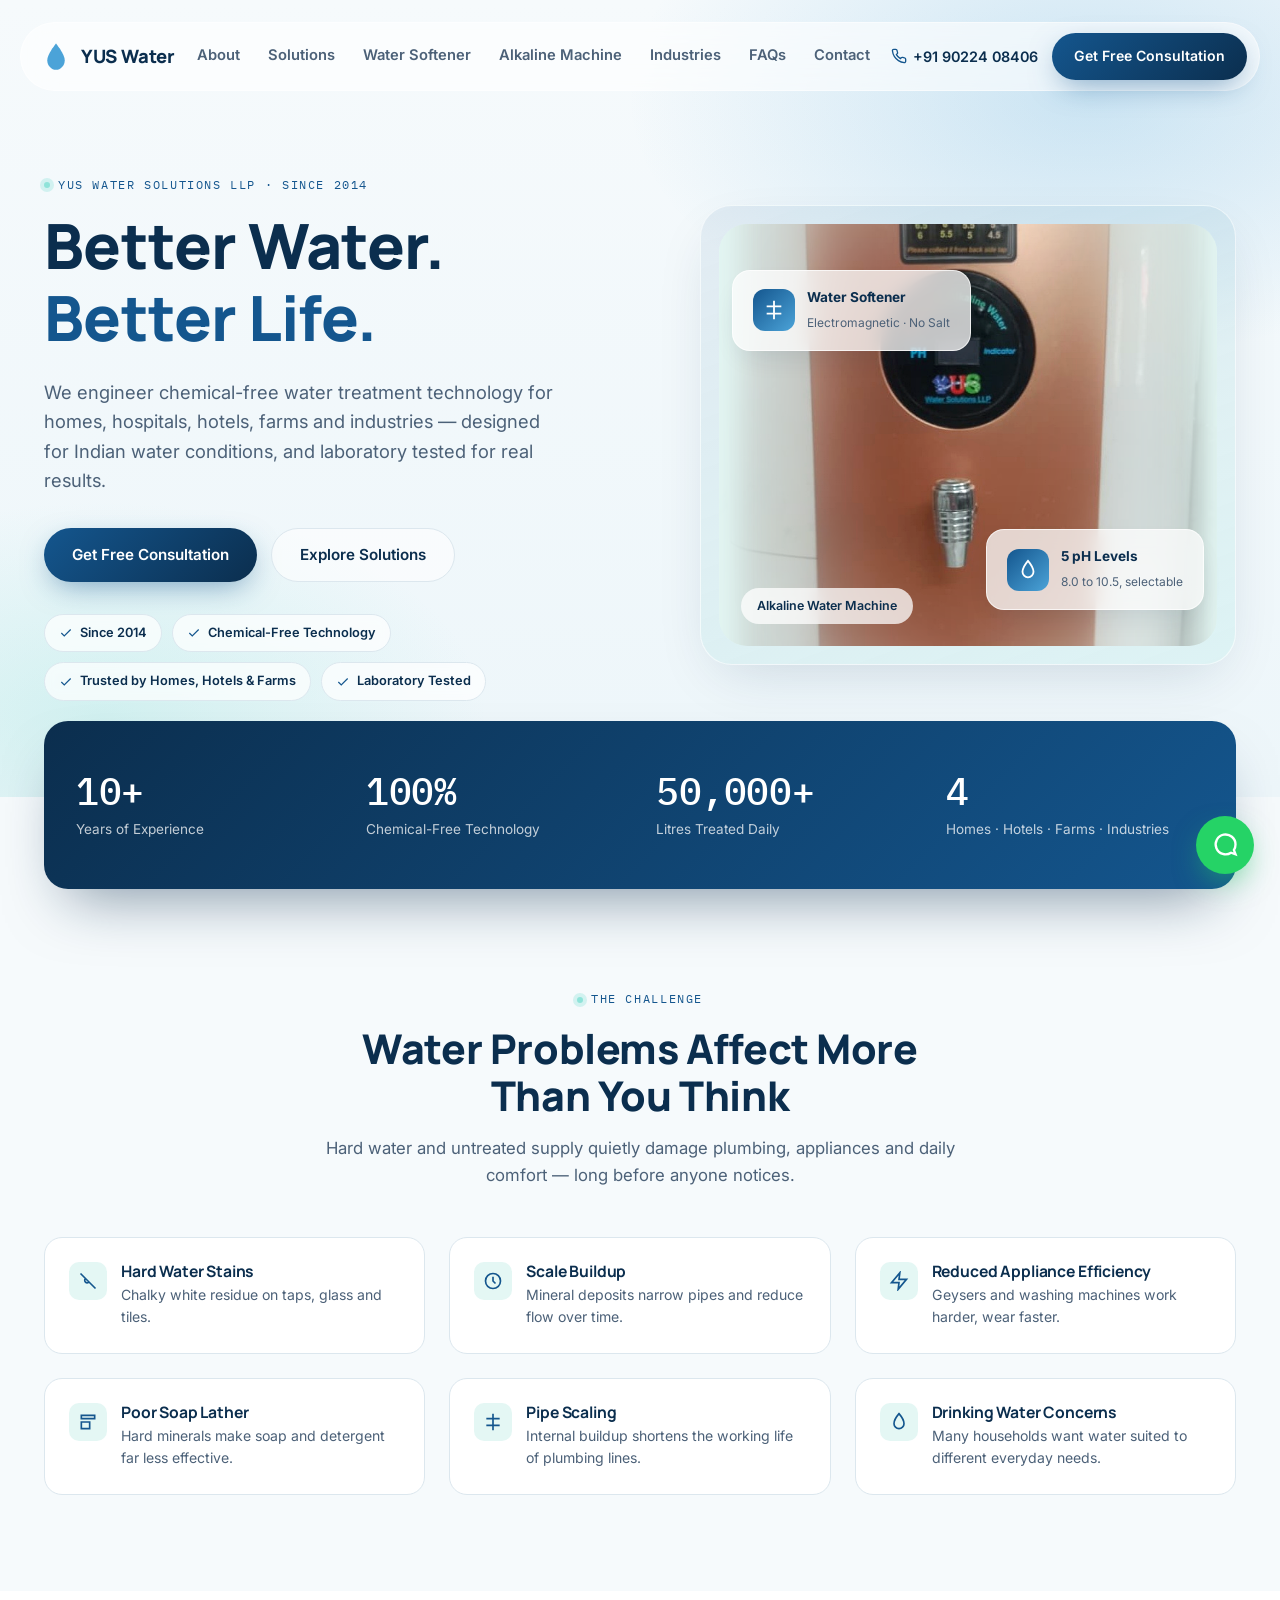
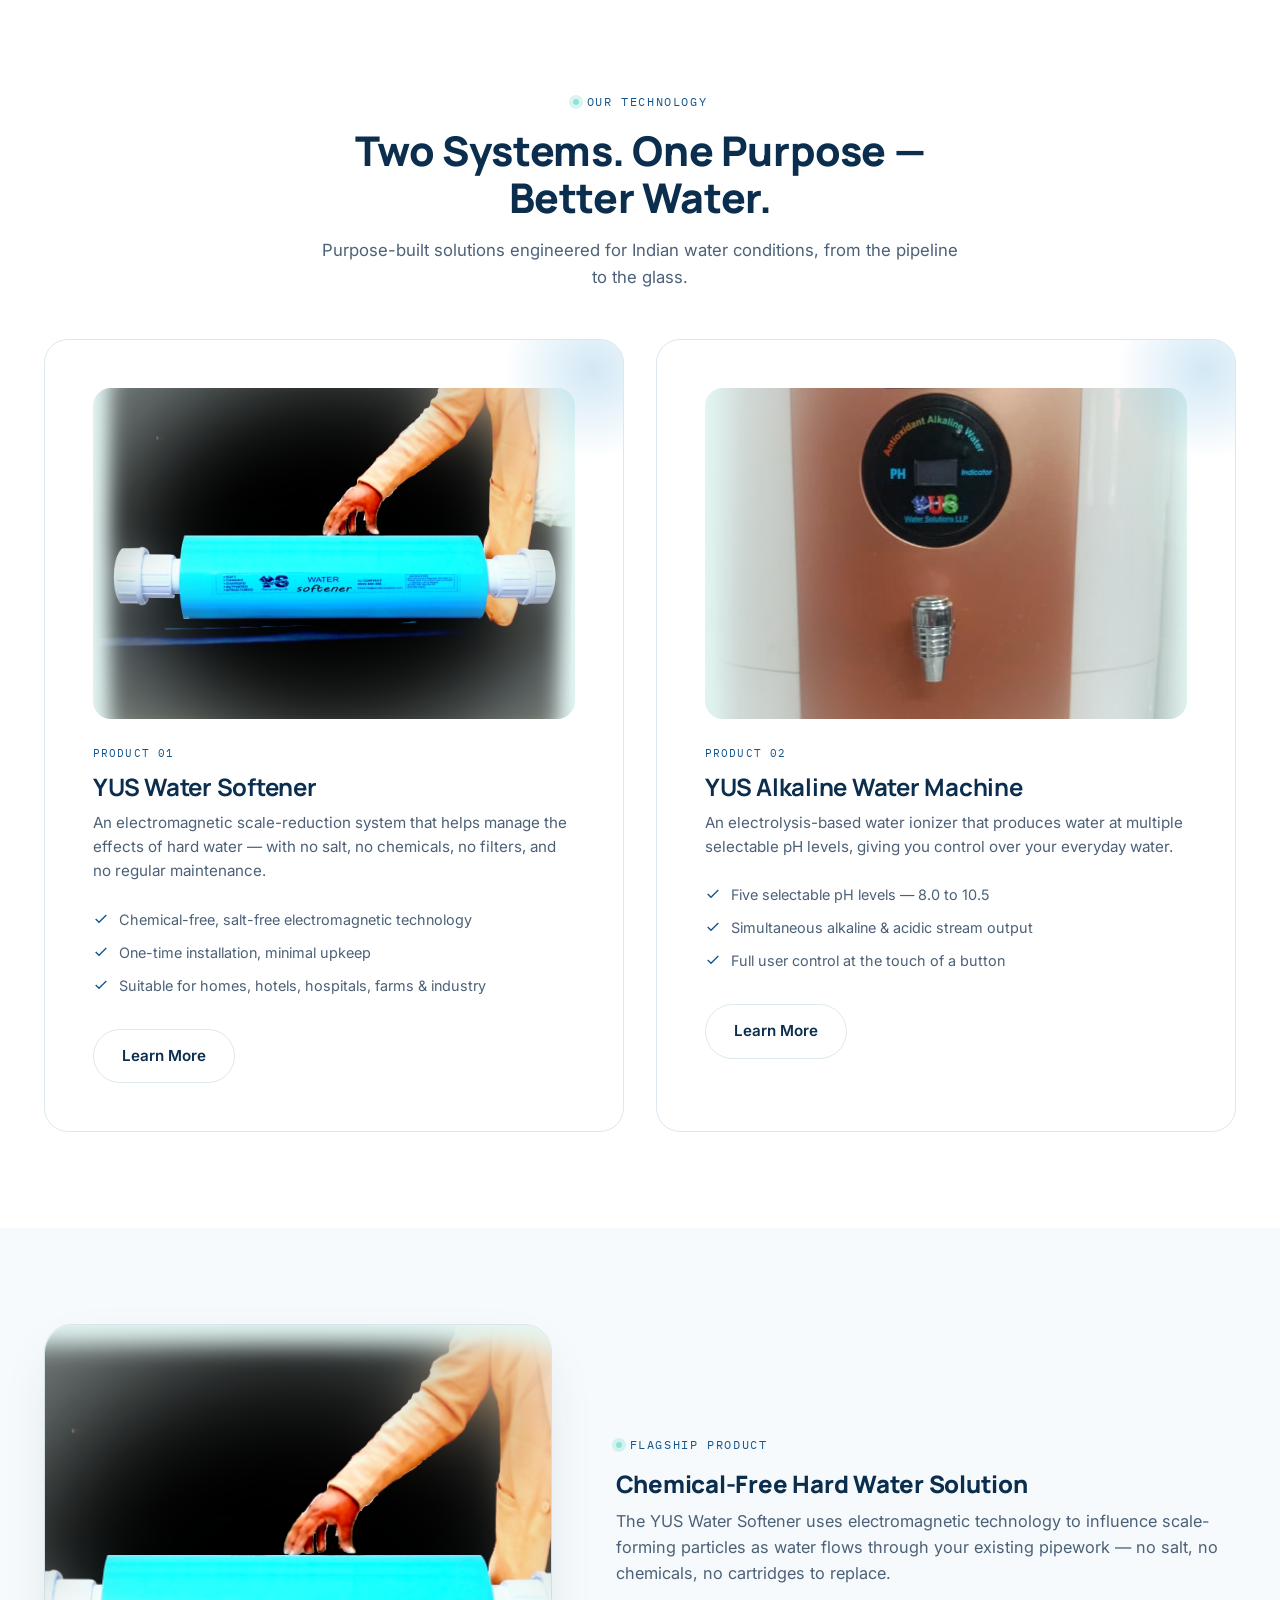
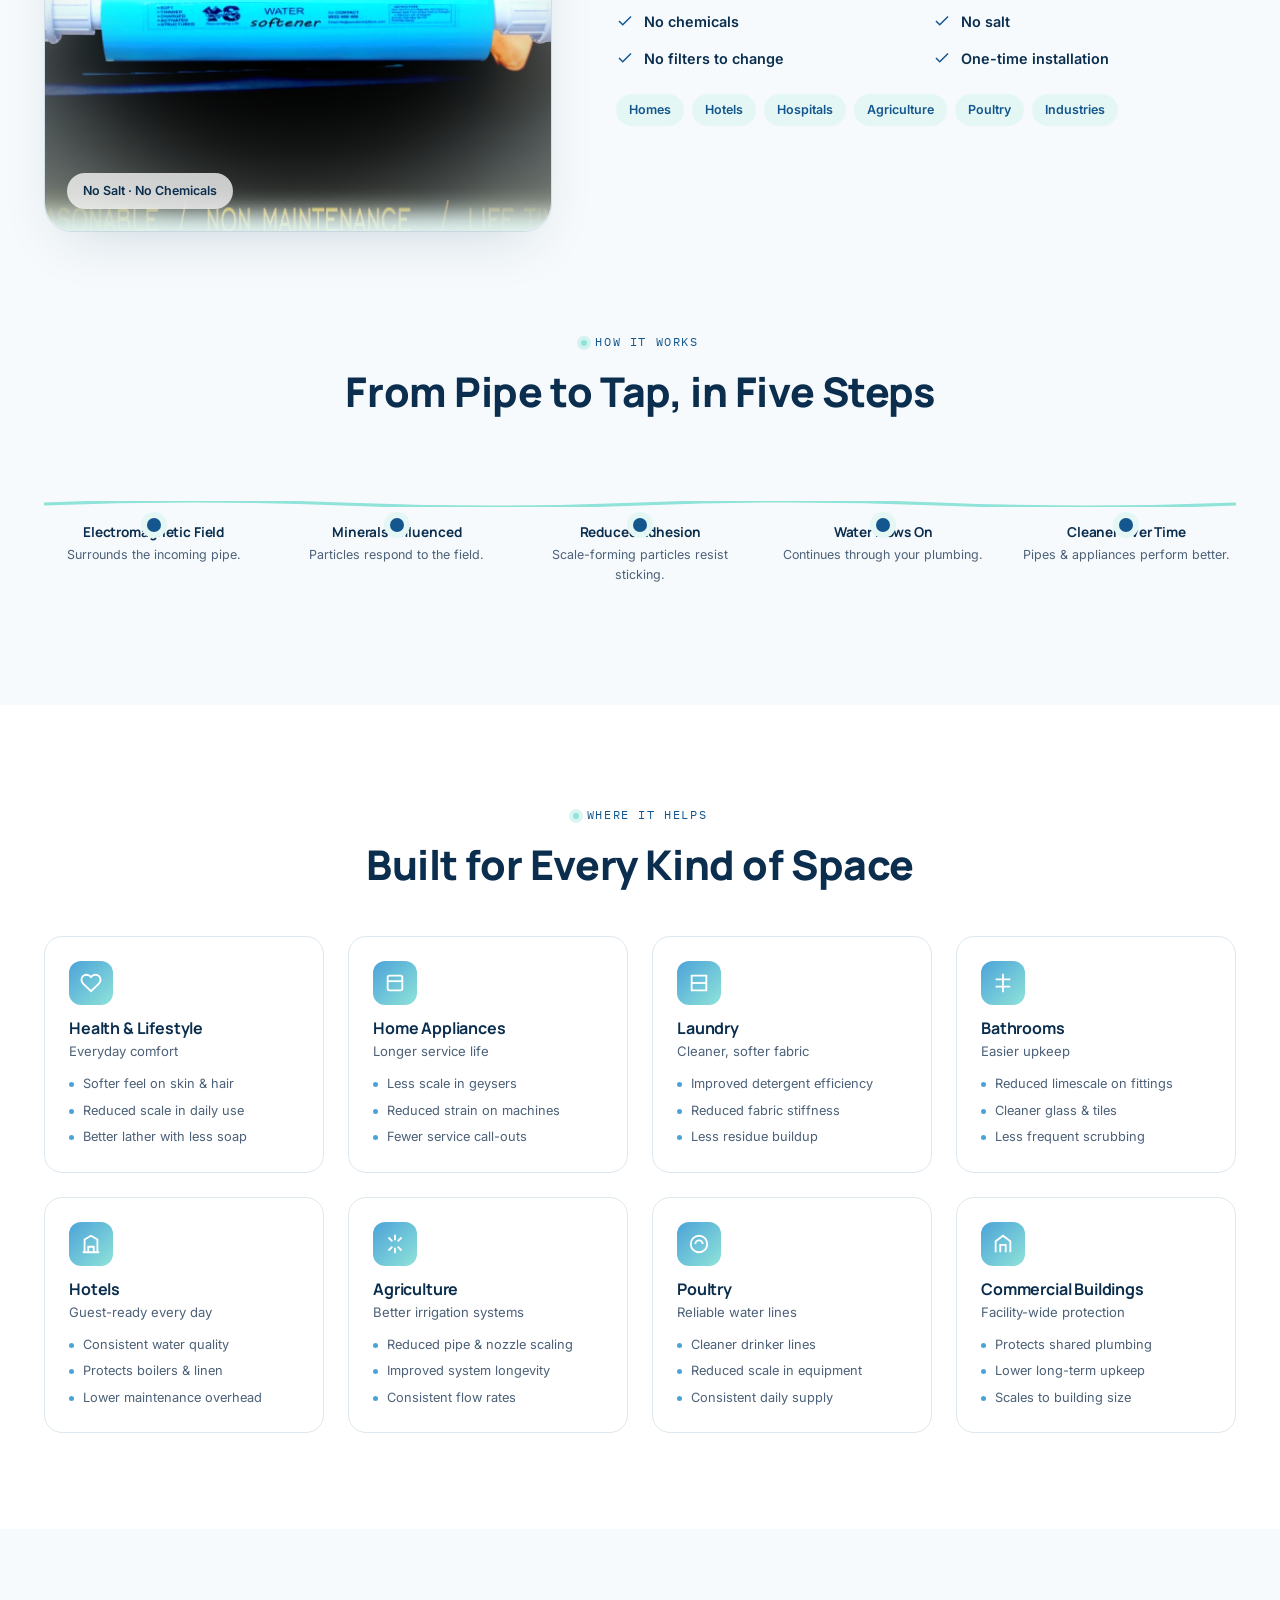
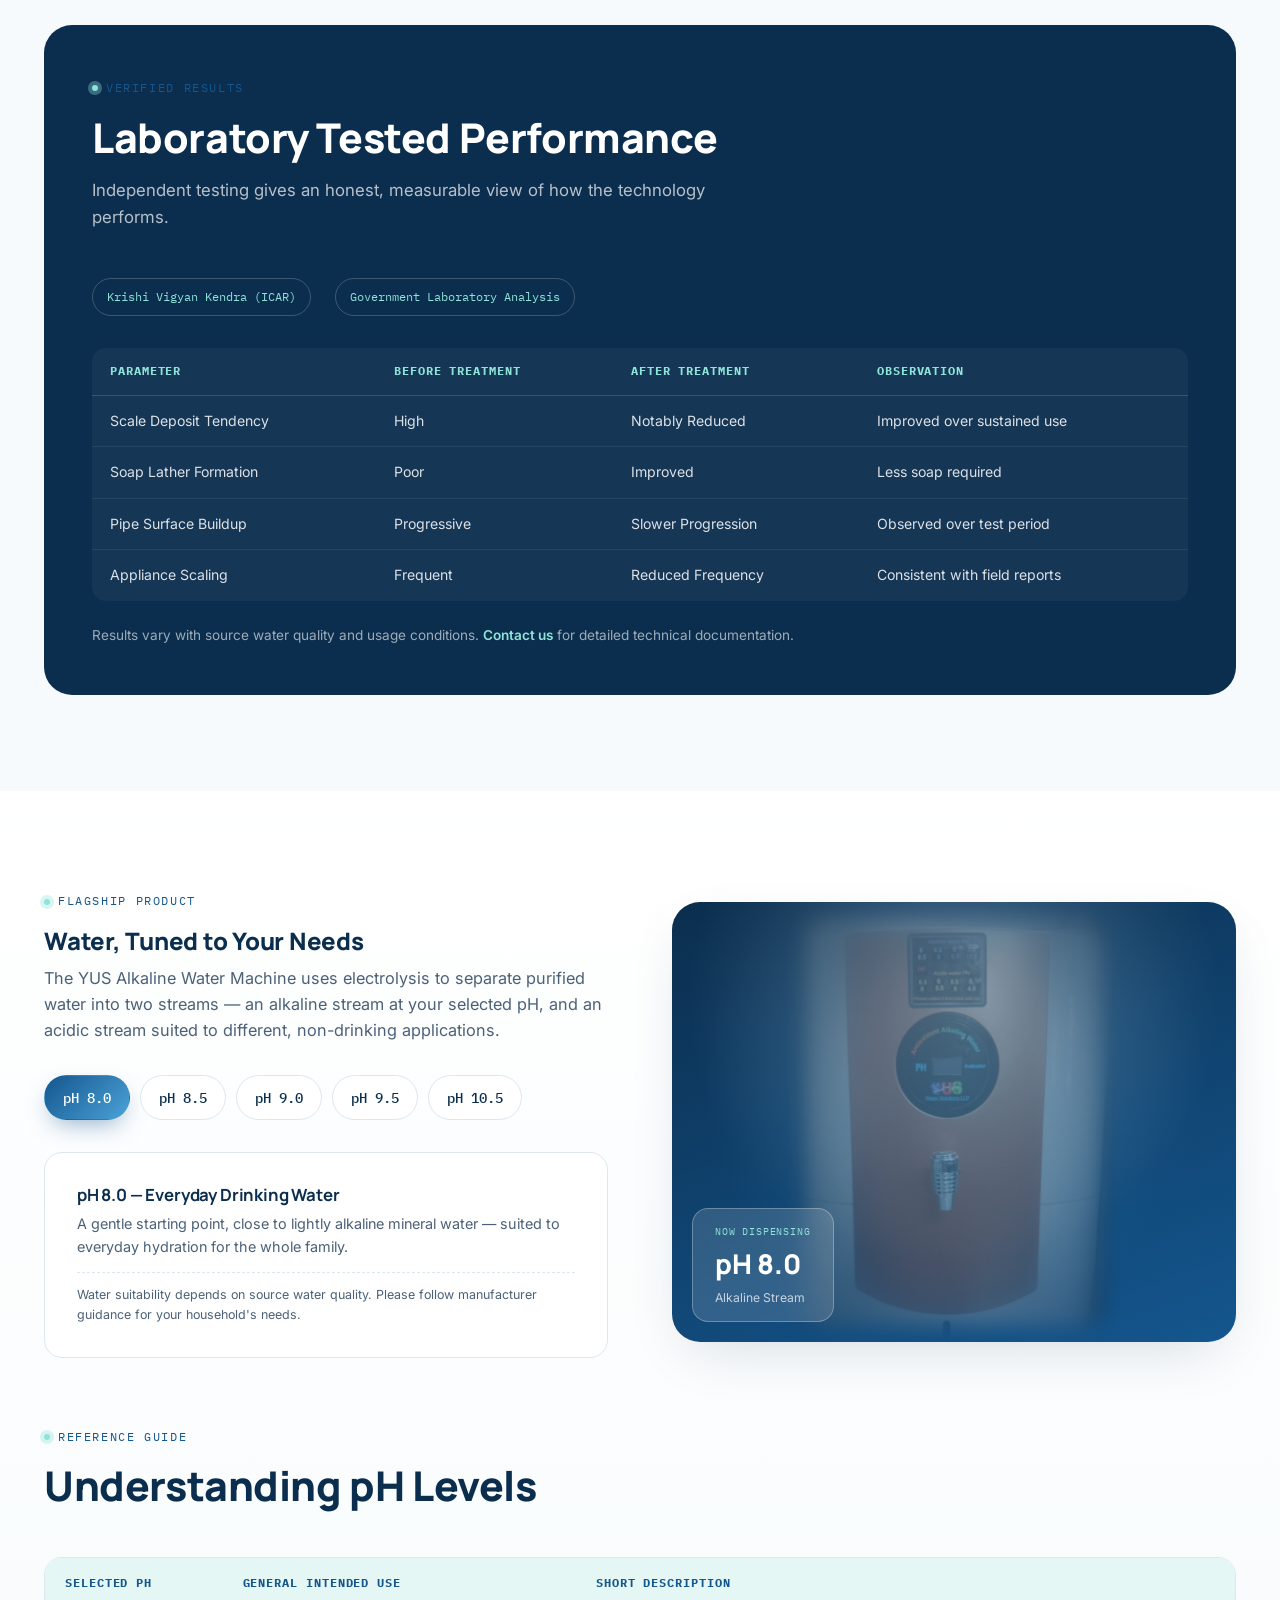
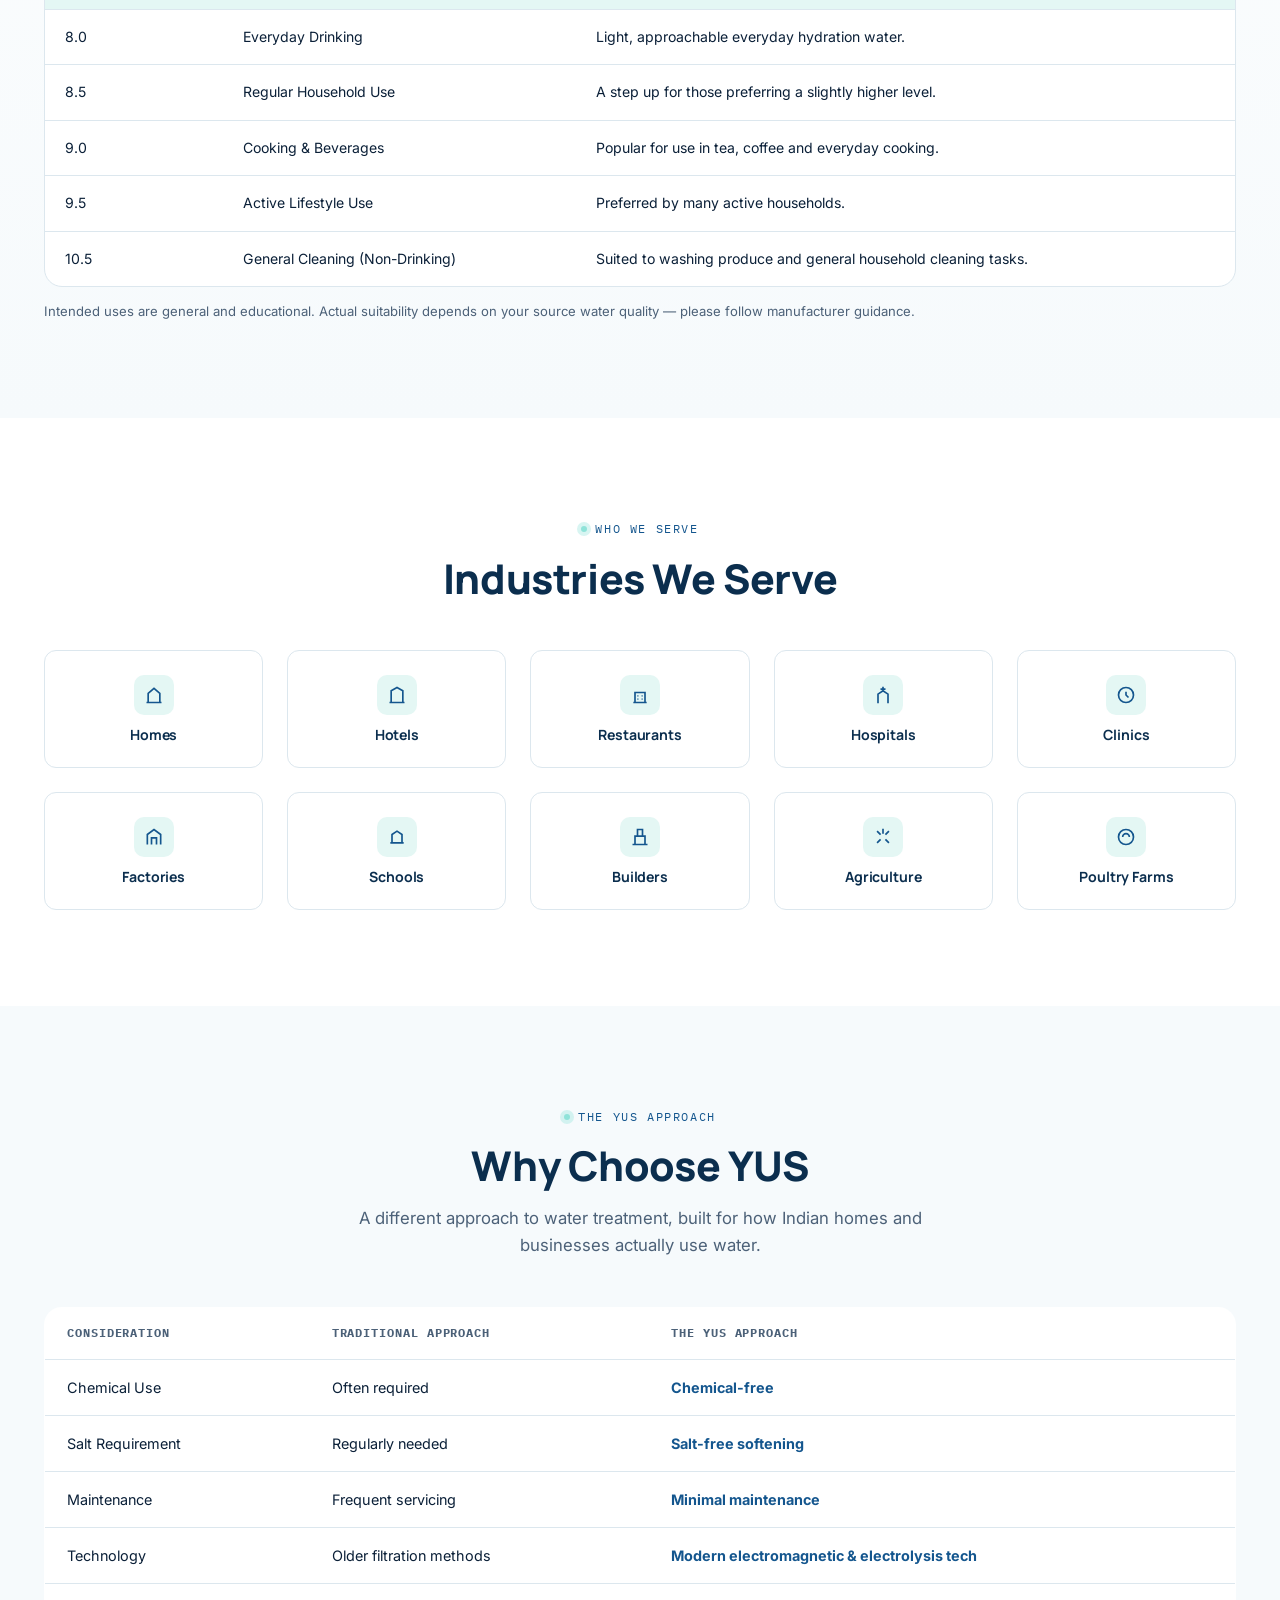
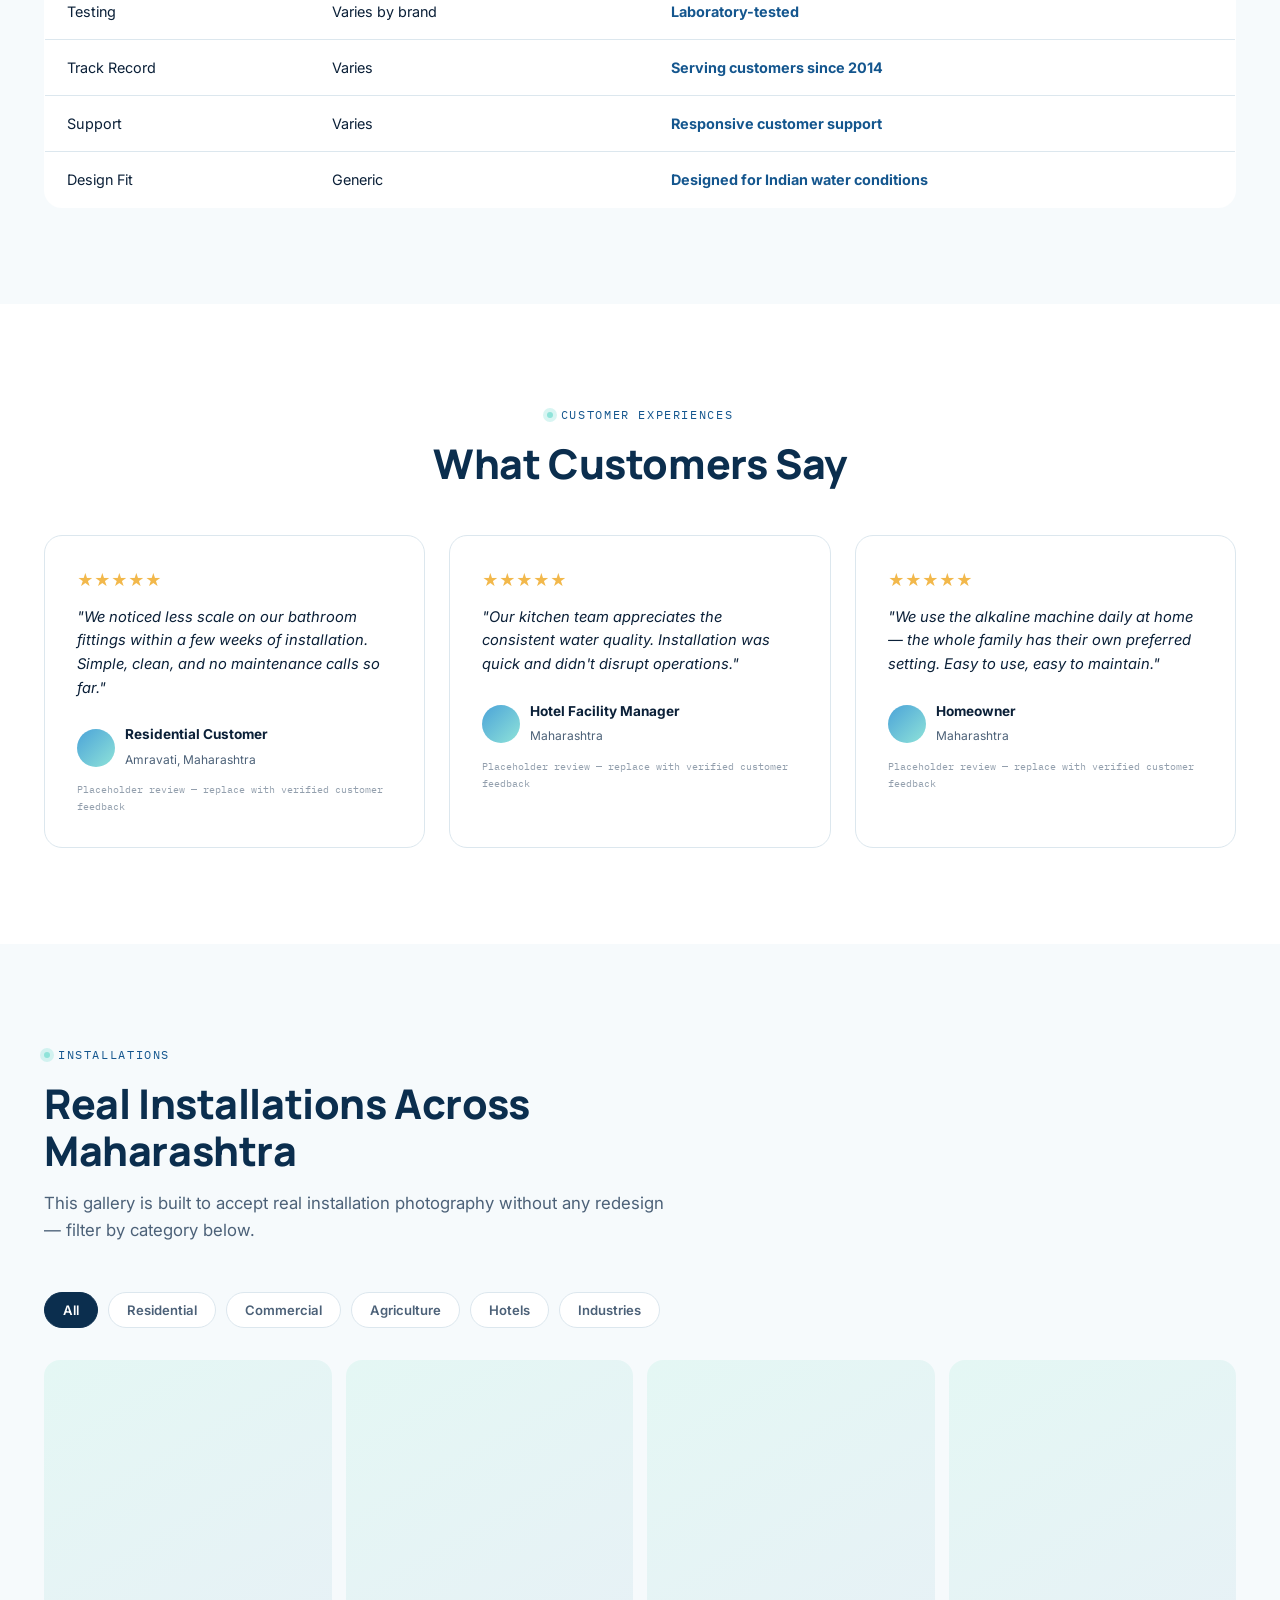
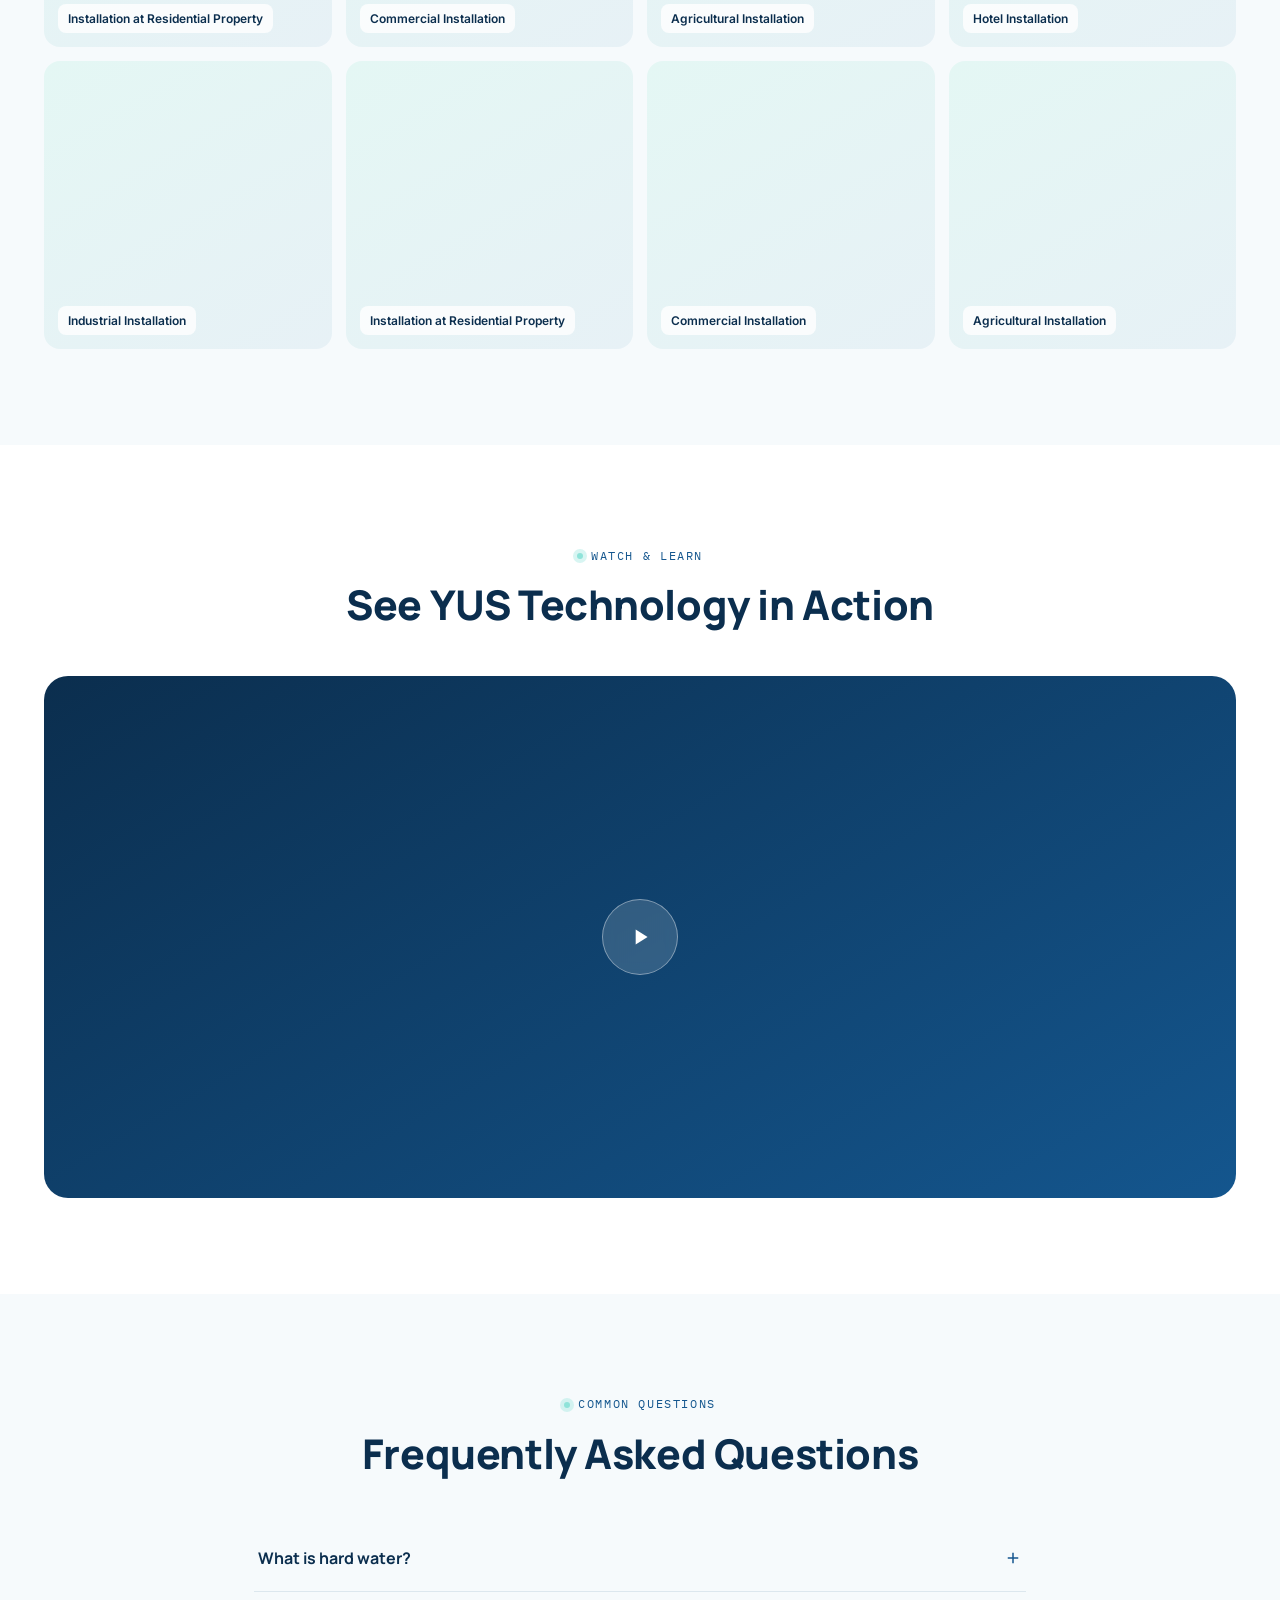
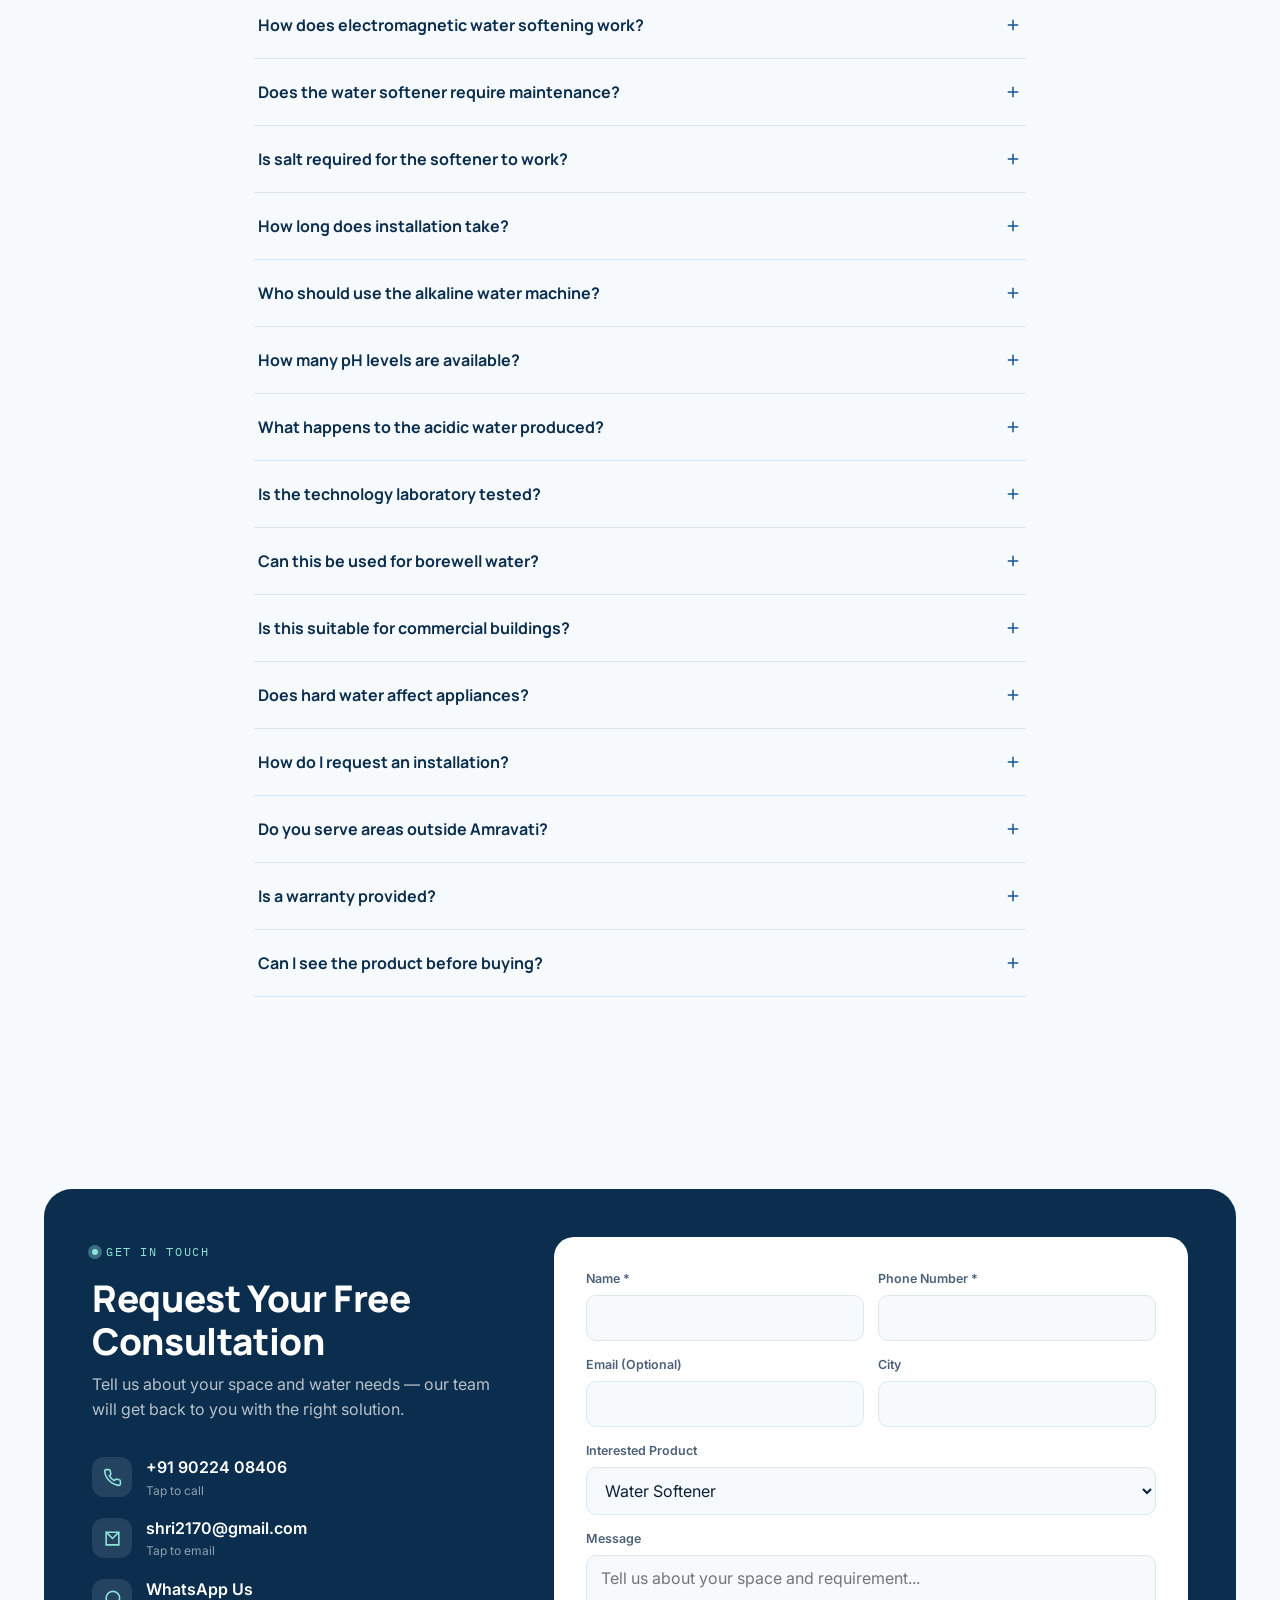
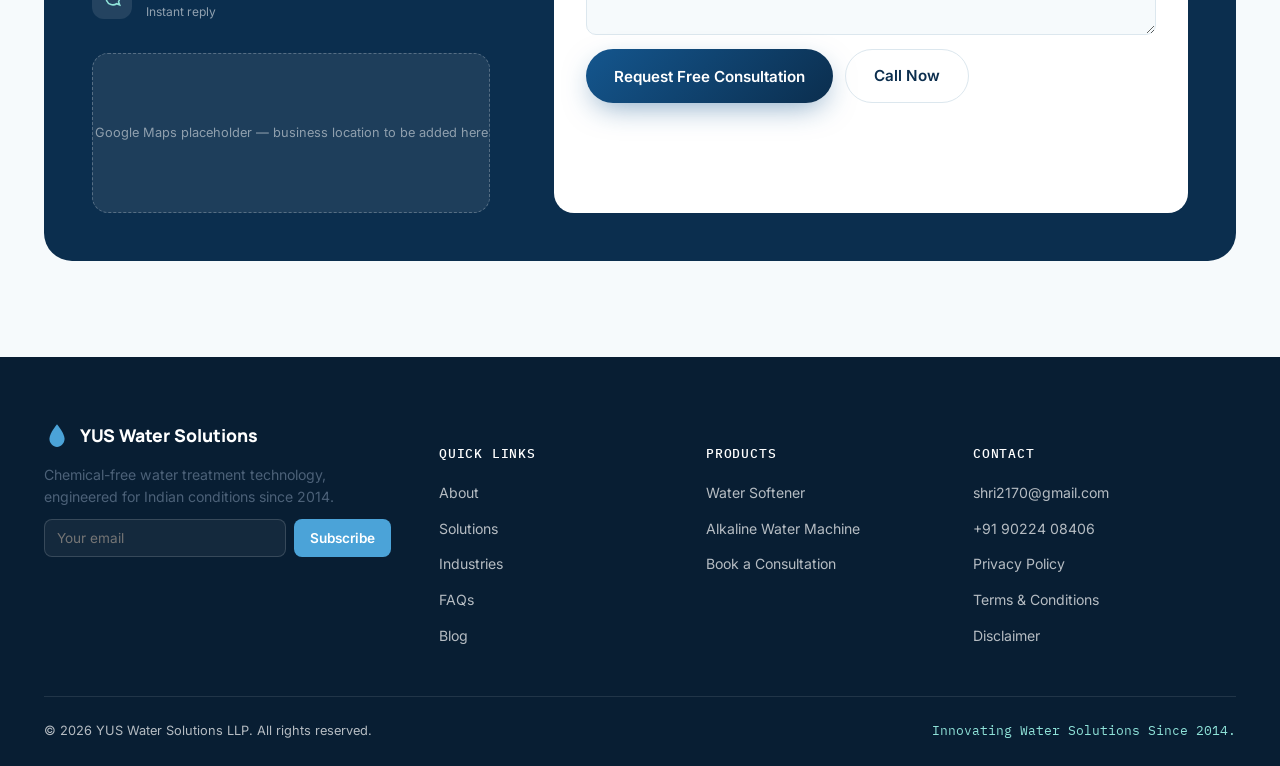
==== index.html @ f7ea780f "Initial website" ====
<!DOCTYPE html>
<html lang="en">
<head>
<meta charset="UTF-8">
<meta name="viewport" content="width=device-width, initial-scale=1.0">

<!-- ============ SEO: TITLE & META ============ -->
<title>YUS Water Solutions | Chemical-Free Water Softener & Alkaline Water Machine in Maharashtra</title>
<meta name="description" content="YUS Water Solutions LLP has engineered chemical-free electromagnetic water softeners and alkaline water ionizers since 2014. Laboratory tested. Trusted by homes, hotels, hospitals, farms and industries across Maharashtra.">
<meta name="keywords" content="water softener Maharashtra, water softener Amravati, electromagnetic water softener, salt free water softener, chemical free water softener, alkaline water machine, alkaline water ionizer India, hard water solution India, commercial water softener, industrial water treatment">
<link rel="canonical" href="https://www.yuswater.com/">

<!-- Open Graph -->
<meta property="og:type" content="website">
<meta property="og:title" content="YUS Water Solutions | Better Water. Better Life.">
<meta property="og:description" content="Chemical-free electromagnetic water softeners and alkaline water ionizers, laboratory tested and trusted since 2014.">
<meta property="og:url" content="https://www.yuswater.com/">
<meta property="og:image" content="/assets/og-image.jpg">
<meta property="og:locale" content="en_IN">

<!-- Twitter -->
<meta name="twitter:card" content="summary_large_image">
<meta name="twitter:title" content="YUS Water Solutions | Better Water. Better Life.">
<meta name="twitter:description" content="Chemical-free water softeners and alkaline water ionizers, laboratory tested since 2014.">

<link rel="icon" href="favicon.ico">
<link rel="manifest" href="manifest.json">

<link rel="preconnect" href="https://fonts.googleapis.com">
<link rel="preconnect" href="https://fonts.gstatic.com" crossorigin>
<link href="https://fonts.googleapis.com/css2?family=Manrope:wght@500;700;800&family=Inter:wght@400;500;600&family=IBM+Plex+Mono:wght@500&display=swap" rel="stylesheet">

<!-- ============ SCHEMA.ORG STRUCTURED DATA ============ -->
<script type="application/ld+json">
{
  "@context": "https://schema.org",
  "@type": "Organization",
  "name": "YUS Water Solutions LLP",
  "url": "https://www.yuswater.com",
  "logo": "https://www.yuswater.com/assets/logo.png",
  "foundingDate": "2014",
  "telephone": "+91-90224-08406",
  "email": "shri2170@gmail.com",
  "sameAs": []
}
</script>
<script type="application/ld+json">
{
  "@context": "https://schema.org",
  "@type": "LocalBusiness",
  "name": "YUS Water Solutions LLP",
  "image": "https://www.yuswater.com/assets/logo.png",
  "telephone": "+91-90224-08406",
  "email": "shri2170@gmail.com",
  "address": {
    "@type": "PostalAddress",
    "addressRegion": "Maharashtra",
    "addressCountry": "IN"
  },
  "priceRange": "₹₹₹"
}
</script>
<script type="application/ld+json">
{
  "@context": "https://schema.org",
  "@type": "ItemList",
  "itemListElement": [
    {
      "@type": "Product",
      "position": 1,
      "name": "YUS Water Softener",
      "description": "Electromagnetic, chemical-free scale reduction system for hard water, requiring no salt or regular maintenance."
    },
    {
      "@type": "Product",
      "position": 2,
      "name": "YUS Alkaline Water Machine",
      "description": "Electrolysis-based water ionizer offering selectable pH levels from 8.0 to 10.5."
    }
  ]
}
</script>

<link rel="stylesheet" href="styles.css">
</head>
<body>

<!-- ============================================================
     NAVBAR
============================================================= -->
<header class="nav" id="siteNav">
  <div class="container nav-inner">
    <a href="#top" class="logo" aria-label="YUS Water Solutions home">
      <svg viewBox="0 0 24 24" fill="none"><path d="M12 2C12 2 5 10.5 5 15.5C5 19.6 8.4 23 12 23C15.6 23 19 19.6 19 15.5C19 10.5 12 2 12 2Z" fill="url(#g1)"/><defs><linearGradient id="g1" x1="5" y1="2" x2="19" y2="23"><stop stop-color="#4BA3D8"/><stop offset="1" stop-color="#14568E"/></linearGradient></defs></svg>
      YUS Water
    </a>
    <nav class="nav-links" aria-label="Primary">
      <a href="about.html">About</a>
      <a href="#solutions">Solutions</a>
      <a href="water-softener.html">Water Softener</a>
      <a href="alkaline-machine.html">Alkaline Machine</a>
      <a href="industries.html">Industries</a>
      <a href="faq.html">FAQs</a>
      <a href="contact.html">Contact</a>
    </nav>
    <div class="nav-right">
      <a href="tel:+919022408406" class="nav-phone">
        <svg viewBox="0 0 24 24" fill="none" stroke="currentColor" stroke-width="2"><path d="M22 16.92v3a2 2 0 0 1-2.18 2 19.79 19.79 0 0 1-8.63-3.07 19.5 19.5 0 0 1-6-6 19.79 19.79 0 0 1-3.07-8.67A2 2 0 0 1 4.11 2h3a2 2 0 0 1 2 1.72c.13.96.36 1.9.68 2.81a2 2 0 0 1-.45 2.11L8.09 9.91a16 16 0 0 0 6 6l1.27-1.27a2 2 0 0 1 2.11-.45c.91.32 1.85.55 2.81.68A2 2 0 0 1 22 16.92z"/></svg>
        +91 90224 08406
      </a>
      <a href="#contact" class="btn btn-primary nav-cta">Get Free Consultation</a>
      <button class="nav-toggle" id="navToggle" aria-label="Open menu">
        <svg width="20" height="20" viewBox="0 0 24 24" fill="none" stroke="#0B2038" stroke-width="2"><path d="M3 6h18M3 12h18M3 18h18"/></svg>
      </button>
    </div>
  </div>
</header>

<div class="scrim" id="scrim"></div>
<div class="drawer" id="drawer">
  <button class="drawer-close" id="drawerClose" aria-label="Close menu">&times;</button>
  <a href="about.html">About</a>
  <a href="#solutions">Solutions</a>
  <a href="water-softener.html">Water Softener</a>
  <a href="alkaline-machine.html">Alkaline Machine</a>
  <a href="industries.html">Industries</a>
  <a href="faq.html">FAQs</a>
  <a href="contact.html">Contact</a>
  <a href="#contact" class="btn btn-primary">Get Free Consultation</a>
</div>

<main id="top">

<!-- ============================================================
     HERO
============================================================= -->
<section class="hero" aria-label="Introduction">
  <div class="container hero-grid">
    <div>
      <span class="eyebrow">YUS Water Solutions LLP · Since 2014</span>
      <h1>Better Water. <br><span class="accent">Better Life.</span></h1>
      <p class="lead">We engineer chemical-free water treatment technology for homes, hospitals, hotels, farms and industries — designed for Indian water conditions, and laboratory tested for real results.</p>
      <div class="hero-ctas">
        <a href="#contact" class="btn btn-primary">Get Free Consultation</a>
        <a href="#solutions" class="btn btn-ghost">Explore Solutions</a>
      </div>
      <div class="hero-badges">
        <span class="badge"><svg viewBox="0 0 24 24" fill="none" stroke="currentColor" stroke-width="2"><path d="M20 6L9 17l-5-5"/></svg>Since 2014</span>
        <span class="badge"><svg viewBox="0 0 24 24" fill="none" stroke="currentColor" stroke-width="2"><path d="M20 6L9 17l-5-5"/></svg>Chemical-Free Technology</span>
        <span class="badge"><svg viewBox="0 0 24 24" fill="none" stroke="currentColor" stroke-width="2"><path d="M20 6L9 17l-5-5"/></svg>Trusted by Homes, Hotels & Farms</span>
        <span class="badge"><svg viewBox="0 0 24 24" fill="none" stroke="currentColor" stroke-width="2"><path d="M20 6L9 17l-5-5"/></svg>Laboratory Tested</span>
      </div>
    </div>
    <div class="hero-visual">
      <div class="hero-ripple">
        <div class="product-shot light">
          <img src="assets/product/alkaline-machine.png" alt="YUS Alkaline Water Machine with selectable pH control panel" width="690" height="915" loading="eager">
          <span class="shot-caption">Alkaline Water Machine</span>
        </div>
      </div>
      <div class="product-float p1">
        <div class="icon-wrap"><svg viewBox="0 0 24 24" fill="none" stroke="#fff" stroke-width="2"><path d="M12 2v20M4 8h16M4 16h16"/></svg></div>
        <div><strong>Water Softener</strong><span>Electromagnetic · No Salt</span></div>
      </div>
      <div class="product-float p2">
        <div class="icon-wrap"><svg viewBox="0 0 24 24" fill="none" stroke="#fff" stroke-width="2"><path d="M12 2C12 2 6 9 6 14a6 6 0 0012 0c0-5-6-12-6-12z"/></svg></div>
        <div><strong>5 pH Levels</strong><span>8.0 to 10.5, selectable</span></div>
      </div>
    </div>
  </div>
</section>

<!-- STATS -->
<div class="container stats-wrap">
  <div class="stats-card reveal">
    <div class="stat"><h3 data-count="10" data-suffix="+">0</h3><p>Years of Experience</p></div>
    <div class="stat"><h3 data-count="100" data-suffix="%">0</h3><p>Chemical-Free Technology</p></div>
    <div class="stat"><h3 data-count="50000" data-suffix="+">0</h3><p>Litres Treated Daily</p></div>
    <div class="stat"><h3 data-static="true">4</h3><p>Homes · Hotels · Farms · Industries</p></div>
  </div>
</div>

<!-- ============================================================
     PROBLEM SECTION
============================================================= -->
<section class="section" id="about" aria-labelledby="problem-head">
  <div class="container">
    <div class="section-head center reveal">
      <span class="eyebrow" style="justify-content:center;">The Challenge</span>
      <h2 id="problem-head">Water Problems Affect More Than You Think</h2>
      <p>Hard water and untreated supply quietly damage plumbing, appliances and daily comfort — long before anyone notices.</p>
    </div>
    <div class="problem-grid">
      <div class="problem-item reveal">
        <div class="ic"><svg viewBox="0 0 24 24" fill="none" stroke="currentColor" stroke-width="2"><path d="M3 3l18 18M9 9a3 3 0 104.24 4.24"/></svg></div>
        <div><h4>Hard Water Stains</h4><p>Chalky white residue on taps, glass and tiles.</p></div>
      </div>
      <div class="problem-item reveal reveal-delay-1">
        <div class="ic"><svg viewBox="0 0 24 24" fill="none" stroke="currentColor" stroke-width="2"><circle cx="12" cy="12" r="9"/><path d="M12 7v5l3 3"/></svg></div>
        <div><h4>Scale Buildup</h4><p>Mineral deposits narrow pipes and reduce flow over time.</p></div>
      </div>
      <div class="problem-item reveal reveal-delay-2">
        <div class="ic"><svg viewBox="0 0 24 24" fill="none" stroke="currentColor" stroke-width="2"><path d="M13 2L3 14h9l-1 8 10-12h-9l1-8z"/></svg></div>
        <div><h4>Reduced Appliance Efficiency</h4><p>Geysers and washing machines work harder, wear faster.</p></div>
      </div>
      <div class="problem-item reveal">
        <div class="ic"><svg viewBox="0 0 24 24" fill="none" stroke="currentColor" stroke-width="2"><path d="M4 4h16v4H4zM4 12h10v8H4z"/></svg></div>
        <div><h4>Poor Soap Lather</h4><p>Hard minerals make soap and detergent far less effective.</p></div>
      </div>
      <div class="problem-item reveal reveal-delay-1">
        <div class="ic"><svg viewBox="0 0 24 24" fill="none" stroke="currentColor" stroke-width="2"><path d="M12 2v20M4 8h16M4 16h16"/></svg></div>
        <div><h4>Pipe Scaling</h4><p>Internal buildup shortens the working life of plumbing lines.</p></div>
      </div>
      <div class="problem-item reveal reveal-delay-2">
        <div class="ic"><svg viewBox="0 0 24 24" fill="none" stroke="currentColor" stroke-width="2"><path d="M12 2C12 2 6 9 6 14a6 6 0 0012 0c0-5-6-12-6-12z"/></svg></div>
        <div><h4>Drinking Water Concerns</h4><p>Many households want water suited to different everyday needs.</p></div>
      </div>
    </div>
  </div>
</section>

<!-- ============================================================
     SOLUTIONS
============================================================= -->
<section class="section" id="solutions" style="background:#fff;">
  <div class="container">
    <div class="section-head center reveal">
      <span class="eyebrow" style="justify-content:center;">Our Technology</span>
      <h2>Two Systems. One Purpose — Better Water.</h2>
      <p>Purpose-built solutions engineered for Indian water conditions, from the pipeline to the glass.</p>
    </div>
    <div class="solutions-grid">
      <div class="solution-card reveal">
        <div class="card-media"><img src="assets/product/water-softener.png" alt="YUS Water Softener electromagnetic device" loading="lazy" width="601" height="495"></div>
        <span class="tag">Product 01</span>
        <h3>YUS Water Softener</h3>
        <p class="desc">An electromagnetic scale-reduction system that helps manage the effects of hard water — with no salt, no chemicals, no filters, and no regular maintenance.</p>
        <ul class="feat-list">
          <li><svg viewBox="0 0 24 24" fill="none" stroke="currentColor" stroke-width="2"><path d="M20 6L9 17l-5-5"/></svg>Chemical-free, salt-free electromagnetic technology</li>
          <li><svg viewBox="0 0 24 24" fill="none" stroke="currentColor" stroke-width="2"><path d="M20 6L9 17l-5-5"/></svg>One-time installation, minimal upkeep</li>
          <li><svg viewBox="0 0 24 24" fill="none" stroke="currentColor" stroke-width="2"><path d="M20 6L9 17l-5-5"/></svg>Suitable for homes, hotels, hospitals, farms & industry</li>
        </ul>
        <a href="#softener" class="btn btn-ghost">Learn More</a>
      </div>
      <div class="solution-card reveal reveal-delay-1">
        <div class="card-media"><img src="assets/product/alkaline-machine.png" alt="YUS Alkaline Water Machine" loading="lazy" width="690" height="915"></div>
        <span class="tag">Product 02</span>
        <h3>YUS Alkaline Water Machine</h3>
        <p class="desc">An electrolysis-based water ionizer that produces water at multiple selectable pH levels, giving you control over your everyday water.</p>
        <ul class="feat-list">
          <li><svg viewBox="0 0 24 24" fill="none" stroke="currentColor" stroke-width="2"><path d="M20 6L9 17l-5-5"/></svg>Five selectable pH levels — 8.0 to 10.5</li>
          <li><svg viewBox="0 0 24 24" fill="none" stroke="currentColor" stroke-width="2"><path d="M20 6L9 17l-5-5"/></svg>Simultaneous alkaline & acidic stream output</li>
          <li><svg viewBox="0 0 24 24" fill="none" stroke="currentColor" stroke-width="2"><path d="M20 6L9 17l-5-5"/></svg>Full user control at the touch of a button</li>
        </ul>
        <a href="#alkaline" class="btn btn-ghost">Learn More</a>
      </div>
    </div>
  </div>
</section>

<!-- ============================================================
     WATER SOFTENER DEEP SECTION
============================================================= -->
<section class="section" id="softener">
  <div class="container">
    <div class="deep-grid">
      <div class="deep-visual reveal" style="padding:0;">
        <div class="product-shot light" style="width:100%;height:100%;">
          <img src="assets/product/water-softener.png" alt="YUS Water Softener installed unit" loading="lazy" width="601" height="495">
          <span class="shot-caption">No Salt · No Chemicals</span>
        </div>
      </div>
      <div>
        <span class="eyebrow">Flagship Product</span>
        <h2>Chemical-Free Hard Water Solution</h2>
        <p style="margin-top:10px;font-size:1.02rem;">The YUS Water Softener uses electromagnetic technology to influence scale-forming particles as water flows through your existing pipework — no salt, no chemicals, no cartridges to replace.</p>
        <ul class="deep-bullets">
          <li><svg viewBox="0 0 24 24" fill="none" stroke="currentColor" stroke-width="2"><path d="M20 6L9 17l-5-5"/></svg>No chemicals</li>
          <li><svg viewBox="0 0 24 24" fill="none" stroke="currentColor" stroke-width="2"><path d="M20 6L9 17l-5-5"/></svg>No salt</li>
          <li><svg viewBox="0 0 24 24" fill="none" stroke="currentColor" stroke-width="2"><path d="M20 6L9 17l-5-5"/></svg>No filters to change</li>
          <li><svg viewBox="0 0 24 24" fill="none" stroke="currentColor" stroke-width="2"><path d="M20 6L9 17l-5-5"/></svg>One-time installation</li>
        </ul>
        <div class="chip-row">
          <span class="chip">Homes</span><span class="chip">Hotels</span><span class="chip">Hospitals</span>
          <span class="chip">Agriculture</span><span class="chip">Poultry</span><span class="chip">Industries</span>
        </div>
      </div>
    </div>

    <!-- HOW IT WORKS TIMELINE -->
    <div class="timeline-wrap">
      <div class="section-head center reveal" style="margin-top:var(--sp-6);">
        <span class="eyebrow" style="justify-content:center;">How It Works</span>
        <h2>From Pipe to Tap, in Five Steps</h2>
      </div>
      <div class="timeline-track">
        <svg class="timeline-line-svg" viewBox="0 0 1000 6" preserveAspectRatio="none"><path d="M0 3 Q125 -3 250 3 T500 3 T750 3 T1000 3" stroke="#8FE3D9" stroke-width="3" fill="none"/></svg>
        <div class="timeline">
          <div class="tl-step reveal"><div class="tl-dot"></div><h4>Electromagnetic Field</h4><p>Surrounds the incoming pipe.</p></div>
          <div class="tl-step reveal reveal-delay-1"><div class="tl-dot"></div><h4>Minerals Influenced</h4><p>Particles respond to the field.</p></div>
          <div class="tl-step reveal reveal-delay-2"><div class="tl-dot"></div><h4>Reduced Adhesion</h4><p>Scale-forming particles resist sticking.</p></div>
          <div class="tl-step reveal reveal-delay-3"><div class="tl-dot"></div><h4>Water Flows On</h4><p>Continues through your plumbing.</p></div>
          <div class="tl-step reveal reveal-delay-4"><div class="tl-dot"></div><h4>Cleaner Over Time</h4><p>Pipes & appliances perform better.</p></div>
        </div>
      </div>
    </div>
  </div>
</section>

<!-- ============================================================
     BENEFITS
============================================================= -->
<section class="section" style="background:#fff;">
  <div class="container">
    <div class="section-head center reveal">
      <span class="eyebrow" style="justify-content:center;">Where It Helps</span>
      <h2>Built for Every Kind of Space</h2>
    </div>
    <div class="benefits-grid">
      <div class="benefit-card reveal">
        <div class="ic"><svg viewBox="0 0 24 24" fill="none" stroke="#fff" stroke-width="2"><path d="M20.8 4.6a5.5 5.5 0 00-7.8 0L12 5.6l-1-1a5.5 5.5 0 10-7.8 7.8l1 1L12 21l7.8-7.6 1-1a5.5 5.5 0 000-7.8z"/></svg></div>
        <h4>Health & Lifestyle</h4><p class="sub">Everyday comfort</p>
        <ul><li>Softer feel on skin & hair</li><li>Reduced scale in daily use</li><li>Better lather with less soap</li></ul>
      </div>
      <div class="benefit-card reveal reveal-delay-1">
        <div class="ic"><svg viewBox="0 0 24 24" fill="none" stroke="#fff" stroke-width="2"><rect x="4" y="4" width="16" height="16" rx="2"/><path d="M4 10h16"/></svg></div>
        <h4>Home Appliances</h4><p class="sub">Longer service life</p>
        <ul><li>Less scale in geysers</li><li>Reduced strain on machines</li><li>Fewer service call-outs</li></ul>
      </div>
      <div class="benefit-card reveal reveal-delay-2">
        <div class="ic"><svg viewBox="0 0 24 24" fill="none" stroke="#fff" stroke-width="2"><path d="M4 4h16v16H4z"/><path d="M4 12h16"/></svg></div>
        <h4>Laundry</h4><p class="sub">Cleaner, softer fabric</p>
        <ul><li>Improved detergent efficiency</li><li>Reduced fabric stiffness</li><li>Less residue buildup</li></ul>
      </div>
      <div class="benefit-card reveal reveal-delay-3">
        <div class="ic"><svg viewBox="0 0 24 24" fill="none" stroke="#fff" stroke-width="2"><path d="M12 2v20M4 8h16M4 16h16"/></svg></div>
        <h4>Bathrooms</h4><p class="sub">Easier upkeep</p>
        <ul><li>Reduced limescale on fittings</li><li>Cleaner glass & tiles</li><li>Less frequent scrubbing</li></ul>
      </div>
      <div class="benefit-card reveal">
        <div class="ic"><svg viewBox="0 0 24 24" fill="none" stroke="#fff" stroke-width="2"><path d="M3 21h18M5 21V7l7-4 7 4v14M9 21v-6h6v6"/></svg></div>
        <h4>Hotels</h4><p class="sub">Guest-ready every day</p>
        <ul><li>Consistent water quality</li><li>Protects boilers & linen</li><li>Lower maintenance overhead</li></ul>
      </div>
      <div class="benefit-card reveal reveal-delay-1">
        <div class="ic"><svg viewBox="0 0 24 24" fill="none" stroke="#fff" stroke-width="2"><path d="M12 2v6M12 22v-6M4.9 4.9l4.2 4.2M14.9 14.9l4.2 4.2M4.9 19.1l4.2-4.2M14.9 9.1l4.2-4.2"/></svg></div>
        <h4>Agriculture</h4><p class="sub">Better irrigation systems</p>
        <ul><li>Reduced pipe & nozzle scaling</li><li>Improved system longevity</li><li>Consistent flow rates</li></ul>
      </div>
      <div class="benefit-card reveal reveal-delay-2">
        <div class="ic"><svg viewBox="0 0 24 24" fill="none" stroke="#fff" stroke-width="2"><circle cx="12" cy="12" r="9"/><path d="M8 12a4 4 0 018 0"/></svg></div>
        <h4>Poultry</h4><p class="sub">Reliable water lines</p>
        <ul><li>Cleaner drinker lines</li><li>Reduced scale in equipment</li><li>Consistent daily supply</li></ul>
      </div>
      <div class="benefit-card reveal reveal-delay-3">
        <div class="ic"><svg viewBox="0 0 24 24" fill="none" stroke="#fff" stroke-width="2"><path d="M4 21V9l8-6 8 6v12M9 21v-8h6v8"/></svg></div>
        <h4>Commercial Buildings</h4><p class="sub">Facility-wide protection</p>
        <ul><li>Protects shared plumbing</li><li>Lower long-term upkeep</li><li>Scales to building size</li></ul>
      </div>
    </div>
  </div>
</section>

<!-- ============================================================
     LAB TESTING
============================================================= -->
<section class="section">
  <div class="container">
    <div class="lab-panel reveal">
      <div class="section-head">
        <span class="eyebrow">Verified Results</span>
        <h2>Laboratory Tested Performance</h2>
        <p>Independent testing gives an honest, measurable view of how the technology performs.</p>
      </div>
      <div class="lab-source">
        <span>Krishi Vigyan Kendra (ICAR)</span>
        <span>Government Laboratory Analysis</span>
      </div>
      <div style="overflow-x:auto;">
        <table class="lab-table">
          <thead><tr><th>Parameter</th><th>Before Treatment</th><th>After Treatment</th><th>Observation</th></tr></thead>
          <tbody>
            <tr><td>Scale Deposit Tendency</td><td>High</td><td>Notably Reduced</td><td>Improved over sustained use</td></tr>
            <tr><td>Soap Lather Formation</td><td>Poor</td><td>Improved</td><td>Less soap required</td></tr>
            <tr><td>Pipe Surface Buildup</td><td>Progressive</td><td>Slower Progression</td><td>Observed over test period</td></tr>
            <tr><td>Appliance Scaling</td><td>Frequent</td><td>Reduced Frequency</td><td>Consistent with field reports</td></tr>
          </tbody>
        </table>
      </div>
      <p class="lab-note">Results vary with source water quality and usage conditions. <a href="#contact">Contact us</a> for detailed technical documentation.</p>
    </div>
  </div>
</section>

<!-- ============================================================
     ALKALINE MACHINE
============================================================= -->
<section class="section alk-section" id="alkaline">
  <div class="container">
    <div class="alk-grid">
      <div>
        <span class="eyebrow">Flagship Product</span>
        <h2>Water, Tuned to Your Needs</h2>
        <p style="margin-top:10px;font-size:1.02rem;">The YUS Alkaline Water Machine uses electrolysis to separate purified water into two streams — an alkaline stream at your selected pH, and an acidic stream suited to different, non-drinking applications.</p>

        <div class="ph-selector" role="group" aria-label="Select pH level">
          <button class="ph-btn active" data-ph="8.0">pH 8.0</button>
          <button class="ph-btn" data-ph="8.5">pH 8.5</button>
          <button class="ph-btn" data-ph="9.0">pH 9.0</button>
          <button class="ph-btn" data-ph="9.5">pH 9.5</button>
          <button class="ph-btn" data-ph="10.5">pH 10.5</button>
        </div>

        <div class="ph-panel">
          <h4 id="phTitle">pH 8.0 — Everyday Drinking Water</h4>
          <p id="phDesc">A gentle starting point, close to lightly alkaline mineral water — suited to everyday hydration for the whole family.</p>
          <p class="disc">Water suitability depends on source water quality. Please follow manufacturer guidance for your household's needs.</p>
        </div>
      </div>

      <div class="machine-visual reveal">
        <div class="machine-ambient"></div>
        <div class="ph-readout" id="phReadout">
          <span class="ph-readout-label">Now Dispensing</span>
          <span class="ph-readout-value" id="phReadoutValue">pH 8.0</span>
          <span class="ph-readout-sub" id="phReadoutSub">Alkaline Stream</span>
        </div>
      </div>
    </div>

    <div class="section-head" style="margin-top:var(--sp-5);">
      <span class="eyebrow">Reference Guide</span>
      <h2>Understanding pH Levels</h2>
    </div>
    <div class="ph-table-wrap">
      <table class="ph-table">
        <thead><tr><th>Selected pH</th><th>General Intended Use</th><th>Short Description</th></tr></thead>
        <tbody>
          <tr><td>8.0</td><td>Everyday Drinking</td><td>Light, approachable everyday hydration water.</td></tr>
          <tr><td>8.5</td><td>Regular Household Use</td><td>A step up for those preferring a slightly higher level.</td></tr>
          <tr><td>9.0</td><td>Cooking & Beverages</td><td>Popular for use in tea, coffee and everyday cooking.</td></tr>
          <tr><td>9.5</td><td>Active Lifestyle Use</td><td>Preferred by many active households.</td></tr>
          <tr><td>10.5</td><td>General Cleaning (Non-Drinking)</td><td>Suited to washing produce and general household cleaning tasks.</td></tr>
        </tbody>
      </table>
    </div>
    <p style="margin-top:14px;font-size:0.82rem;color:var(--ink-soft);">Intended uses are general and educational. Actual suitability depends on your source water quality — please follow manufacturer guidance.</p>
  </div>
</section>

<!-- ============================================================
     INDUSTRIES
============================================================= -->
<section class="section" id="industries" style="background:#fff;">
  <div class="container">
    <div class="section-head center reveal">
      <span class="eyebrow" style="justify-content:center;">Who We Serve</span>
      <h2>Industries We Serve</h2>
    </div>
    <div class="industries-grid">
      <div class="ind-card reveal"><div class="ic"><svg viewBox="0 0 24 24" fill="none" stroke="currentColor" stroke-width="2"><path d="M3 21h18M5 21V10l7-6 7 6v11"/></svg></div><h4>Homes</h4></div>
      <div class="ind-card reveal"><div class="ic"><svg viewBox="0 0 24 24" fill="none" stroke="currentColor" stroke-width="2"><path d="M3 21h18M5 21V7l7-4 7 4v14"/></svg></div><h4>Hotels</h4></div>
      <div class="ind-card reveal"><div class="ic"><svg viewBox="0 0 24 24" fill="none" stroke="currentColor" stroke-width="2"><path d="M4 21h16M6 21V9h12v12M9 13h1M14 13h1M9 17h1M14 17h1"/></svg></div><h4>Restaurants</h4></div>
      <div class="ind-card reveal"><div class="ic"><svg viewBox="0 0 24 24" fill="none" stroke="currentColor" stroke-width="2"><path d="M12 2v6M9 5h6M6 22V11l6-4 6 4v11"/></svg></div><h4>Hospitals</h4></div>
      <div class="ind-card reveal"><div class="ic"><svg viewBox="0 0 24 24" fill="none" stroke="currentColor" stroke-width="2"><circle cx="12" cy="12" r="9"/><path d="M12 8v4l3 3"/></svg></div><h4>Clinics</h4></div>
      <div class="ind-card reveal"><div class="ic"><svg viewBox="0 0 24 24" fill="none" stroke="currentColor" stroke-width="2"><path d="M4 21V9l8-6 8 6v12M9 21v-8h6v8"/></svg></div><h4>Factories</h4></div>
      <div class="ind-card reveal"><div class="ic"><svg viewBox="0 0 24 24" fill="none" stroke="currentColor" stroke-width="2"><path d="M4 19h16M6 19V9l6-4 6 4v10"/></svg></div><h4>Schools</h4></div>
      <div class="ind-card reveal"><div class="ic"><svg viewBox="0 0 24 24" fill="none" stroke="currentColor" stroke-width="2"><path d="M3 21h18M6 21V11h12v10M9 3h6v8H9z"/></svg></div><h4>Builders</h4></div>
      <div class="ind-card reveal"><div class="ic"><svg viewBox="0 0 24 24" fill="none" stroke="currentColor" stroke-width="2"><path d="M12 2v6M4.9 4.9l4.2 4.2M14.9 14.9l4.2 4.2M4.9 19.1l4.2-4.2M14.9 9.1l4.2-4.2"/></svg></div><h4>Agriculture</h4></div>
      <div class="ind-card reveal"><div class="ic"><svg viewBox="0 0 24 24" fill="none" stroke="currentColor" stroke-width="2"><circle cx="12" cy="12" r="9"/><path d="M8 12a4 4 0 018 0"/></svg></div><h4>Poultry Farms</h4></div>
    </div>
  </div>
</section>

<!-- ============================================================
     WHY CHOOSE
============================================================= -->
<section class="section">
  <div class="container">
    <div class="section-head center reveal">
      <span class="eyebrow" style="justify-content:center;">The YUS Approach</span>
      <h2>Why Choose YUS</h2>
      <p>A different approach to water treatment, built for how Indian homes and businesses actually use water.</p>
    </div>
    <div style="overflow-x:auto;">
      <table class="why-table reveal">
        <thead><tr><th>Consideration</th><th>Traditional Approach</th><th>The YUS Approach</th></tr></thead>
        <tbody>
          <tr><td>Chemical Use</td><td>Often required</td><td class="yes">Chemical-free</td></tr>
          <tr><td>Salt Requirement</td><td>Regularly needed</td><td class="yes">Salt-free softening</td></tr>
          <tr><td>Maintenance</td><td>Frequent servicing</td><td class="yes">Minimal maintenance</td></tr>
          <tr><td>Technology</td><td>Older filtration methods</td><td class="yes">Modern electromagnetic & electrolysis tech</td></tr>
          <tr><td>Testing</td><td>Varies by brand</td><td class="yes">Laboratory-tested</td></tr>
          <tr><td>Track Record</td><td>Varies</td><td class="yes">Serving customers since 2014</td></tr>
          <tr><td>Support</td><td>Varies</td><td class="yes">Responsive customer support</td></tr>
          <tr><td>Design Fit</td><td>Generic</td><td class="yes">Designed for Indian water conditions</td></tr>
        </tbody>
      </table>
    </div>
  </div>
</section>

<!-- ============================================================
     TESTIMONIALS
============================================================= -->
<section class="section" style="background:#fff;">
  <div class="container">
    <div class="section-head center reveal">
      <span class="eyebrow" style="justify-content:center;">Customer Experiences</span>
      <h2>What Customers Say</h2>
    </div>
    <div class="test-grid">
      <div class="test-card reveal">
        <div class="stars">★★★★★</div>
        <p class="quote">"We noticed less scale on our bathroom fittings within a few weeks of installation. Simple, clean, and no maintenance calls so far."</p>
        <div class="test-foot"><div class="avatar"></div><div><strong>Residential Customer</strong><span>Amravati, Maharashtra</span></div></div>
        <span class="placeholder-tag">Placeholder review — replace with verified customer feedback</span>
      </div>
      <div class="test-card reveal reveal-delay-1">
        <div class="stars">★★★★★</div>
        <p class="quote">"Our kitchen team appreciates the consistent water quality. Installation was quick and didn't disrupt operations."</p>
        <div class="test-foot"><div class="avatar"></div><div><strong>Hotel Facility Manager</strong><span>Maharashtra</span></div></div>
        <span class="placeholder-tag">Placeholder review — replace with verified customer feedback</span>
      </div>
      <div class="test-card reveal reveal-delay-2">
        <div class="stars">★★★★★</div>
        <p class="quote">"We use the alkaline machine daily at home — the whole family has their own preferred setting. Easy to use, easy to maintain."</p>
        <div class="test-foot"><div class="avatar"></div><div><strong>Homeowner</strong><span>Maharashtra</span></div></div>
        <span class="placeholder-tag">Placeholder review — replace with verified customer feedback</span>
      </div>
    </div>
  </div>
</section>

<!-- ============================================================
     GALLERY
============================================================= -->
<section class="section">
  <div class="container">
    <div class="section-head reveal">
      <span class="eyebrow">Installations</span>
      <h2>Real Installations Across Maharashtra</h2>
      <p>This gallery is built to accept real installation photography without any redesign — filter by category below.</p>
    </div>
    <div class="gallery-filters">
      <button class="gf-btn active" data-filter="all">All</button>
      <button class="gf-btn" data-filter="residential">Residential</button>
      <button class="gf-btn" data-filter="commercial">Commercial</button>
      <button class="gf-btn" data-filter="agriculture">Agriculture</button>
      <button class="gf-btn" data-filter="hotels">Hotels</button>
      <button class="gf-btn" data-filter="industries">Industries</button>
    </div>
    <div class="gallery-grid" id="galleryGrid">
      <div class="g-item" data-cat="residential"><span>Installation at Residential Property</span></div>
      <div class="g-item" data-cat="commercial"><span>Commercial Installation</span></div>
      <div class="g-item" data-cat="agriculture"><span>Agricultural Installation</span></div>
      <div class="g-item" data-cat="hotels"><span>Hotel Installation</span></div>
      <div class="g-item" data-cat="industries"><span>Industrial Installation</span></div>
      <div class="g-item" data-cat="residential"><span>Installation at Residential Property</span></div>
      <div class="g-item" data-cat="commercial"><span>Commercial Installation</span></div>
      <div class="g-item" data-cat="agriculture"><span>Agricultural Installation</span></div>
    </div>
  </div>
</section>

<!-- ============================================================
     VIDEO
============================================================= -->
<section class="section" style="background:#fff;">
  <div class="container">
    <div class="section-head center reveal">
      <span class="eyebrow" style="justify-content:center;">Watch & Learn</span>
      <h2>See YUS Technology in Action</h2>
    </div>
    <div class="video-frame reveal">
      <button class="play-btn" aria-label="Play demonstration video">
        <svg viewBox="0 0 24 24" fill="currentColor"><path d="M8 5v14l11-7z"/></svg>
      </button>
    </div>
  </div>
</section>

<!-- ============================================================
     FAQ
============================================================= -->
<section class="section" id="faq">
  <div class="container" style="max-width:820px;">
    <div class="section-head center reveal">
      <span class="eyebrow" style="justify-content:center;">Common Questions</span>
      <h2>Frequently Asked Questions</h2>
    </div>
    <div id="faqList">
      <div class="faq-item"><button class="faq-q">What is hard water?<svg viewBox="0 0 24 24" fill="none" stroke="currentColor" stroke-width="2"><path d="M12 5v14M5 12h14"/></svg></button><div class="faq-a"><p>Hard water contains a high concentration of dissolved minerals, mainly calcium and magnesium, which can lead to scale buildup in pipes and appliances.</p></div></div>
      <div class="faq-item"><button class="faq-q">How does electromagnetic water softening work?<svg viewBox="0 0 24 24" fill="none" stroke="currentColor" stroke-width="2"><path d="M12 5v14M5 12h14"/></svg></button><div class="faq-a"><p>An electromagnetic field is applied around the incoming pipe, influencing mineral particles so they are less likely to adhere to pipe and appliance surfaces.</p></div></div>
      <div class="faq-item"><button class="faq-q">Does the water softener require maintenance?<svg viewBox="0 0 24 24" fill="none" stroke="currentColor" stroke-width="2"><path d="M12 5v14M5 12h14"/></svg></button><div class="faq-a"><p>The system is designed for minimal maintenance after a one-time installation, with no filters or cartridges to replace.</p></div></div>
      <div class="faq-item"><button class="faq-q">Is salt required for the softener to work?<svg viewBox="0 0 24 24" fill="none" stroke="currentColor" stroke-width="2"><path d="M12 5v14M5 12h14"/></svg></button><div class="faq-a"><p>No. The YUS Water Softener is a salt-free, chemical-free electromagnetic system.</p></div></div>
      <div class="faq-item"><button class="faq-q">How long does installation take?<svg viewBox="0 0 24 24" fill="none" stroke="currentColor" stroke-width="2"><path d="M12 5v14M5 12h14"/></svg></button><div class="faq-a"><p>Installation is typically quick and non-intrusive, fitted directly onto your existing pipework. Our team will confirm exact timing during your consultation.</p></div></div>
      <div class="faq-item"><button class="faq-q">Who should use the alkaline water machine?<svg viewBox="0 0 24 24" fill="none" stroke="currentColor" stroke-width="2"><path d="M12 5v14M5 12h14"/></svg></button><div class="faq-a"><p>It's suited to households, offices and health-conscious consumers who want control over their everyday drinking water's pH level.</p></div></div>
      <div class="faq-item"><button class="faq-q">How many pH levels are available?<svg viewBox="0 0 24 24" fill="none" stroke="currentColor" stroke-width="2"><path d="M12 5v14M5 12h14"/></svg></button><div class="faq-a"><p>Five selectable levels: 8.0, 8.5, 9.0, 9.5 and 10.5.</p></div></div>
      <div class="faq-item"><button class="faq-q">What happens to the acidic water produced?<svg viewBox="0 0 24 24" fill="none" stroke="currentColor" stroke-width="2"><path d="M12 5v14M5 12h14"/></svg></button><div class="faq-a"><p>Electrolysis naturally separates water into two streams. The acidic stream is intended for suitable non-drinking applications depending on the selected level.</p></div></div>
      <div class="faq-item"><button class="faq-q">Is the technology laboratory tested?<svg viewBox="0 0 24 24" fill="none" stroke="currentColor" stroke-width="2"><path d="M12 5v14M5 12h14"/></svg></button><div class="faq-a"><p>Yes, testing has been carried out with reference to Krishi Vigyan Kendra (ICAR) and government laboratory analysis.</p></div></div>
      <div class="faq-item"><button class="faq-q">Can this be used for borewell water?<svg viewBox="0 0 24 24" fill="none" stroke="currentColor" stroke-width="2"><path d="M12 5v14M5 12h14"/></svg></button><div class="faq-a"><p>Yes, the water softener is commonly used for borewell water. Our team can advise on the right setup for your source water.</p></div></div>
      <div class="faq-item"><button class="faq-q">Is this suitable for commercial buildings?<svg viewBox="0 0 24 24" fill="none" stroke="currentColor" stroke-width="2"><path d="M12 5v14M5 12h14"/></svg></button><div class="faq-a"><p>Yes, our systems scale to commercial and industrial requirements including hotels, hospitals and factories.</p></div></div>
      <div class="faq-item"><button class="faq-q">Does hard water affect appliances?<svg viewBox="0 0 24 24" fill="none" stroke="currentColor" stroke-width="2"><path d="M12 5v14M5 12h14"/></svg></button><div class="faq-a"><p>Yes, scale buildup from hard water can reduce efficiency and shorten the working life of geysers, washing machines and other appliances.</p></div></div>
      <div class="faq-item"><button class="faq-q">How do I request an installation?<svg viewBox="0 0 24 24" fill="none" stroke="currentColor" stroke-width="2"><path d="M12 5v14M5 12h14"/></svg></button><div class="faq-a"><p>Fill out the contact form below, call us directly, or message us on WhatsApp — our team will schedule a free consultation.</p></div></div>
      <div class="faq-item"><button class="faq-q">Do you serve areas outside Amravati?<svg viewBox="0 0 24 24" fill="none" stroke="currentColor" stroke-width="2"><path d="M12 5v14M5 12h14"/></svg></button><div class="faq-a"><p>We serve customers across Maharashtra. Contact us with your location to confirm service availability.</p></div></div>
      <div class="faq-item"><button class="faq-q">Is a warranty provided?<svg viewBox="0 0 24 24" fill="none" stroke="currentColor" stroke-width="2"><path d="M12 5v14M5 12h14"/></svg></button><div class="faq-a"><p>Warranty terms are shared at the time of purchase. Contact our team for current details.</p></div></div>
      <div class="faq-item"><button class="faq-q">Can I see the product before buying?<svg viewBox="0 0 24 24" fill="none" stroke="currentColor" stroke-width="2"><path d="M12 5v14M5 12h14"/></svg></button><div class="faq-a"><p>Yes — request a free consultation and our team can arrange a demonstration.</p></div></div>
    </div>
  </div>
</section>

<!-- FAQ SCHEMA -->
<script type="application/ld+json">
{
  "@context": "https://schema.org",
  "@type": "FAQPage",
  "mainEntity": [
    {"@type":"Question","name":"What is hard water?","acceptedAnswer":{"@type":"Answer","text":"Hard water contains a high concentration of dissolved minerals, mainly calcium and magnesium, which can lead to scale buildup in pipes and appliances."}},
    {"@type":"Question","name":"How does electromagnetic water softening work?","acceptedAnswer":{"@type":"Answer","text":"An electromagnetic field is applied around the incoming pipe, influencing mineral particles so they are less likely to adhere to pipe and appliance surfaces."}},
    {"@type":"Question","name":"Does the water softener require maintenance?","acceptedAnswer":{"@type":"Answer","text":"The system is designed for minimal maintenance after a one-time installation, with no filters or cartridges to replace."}},
    {"@type":"Question","name":"Is salt required for the softener to work?","acceptedAnswer":{"@type":"Answer","text":"No. The YUS Water Softener is a salt-free, chemical-free electromagnetic system."}},
    {"@type":"Question","name":"How many pH levels are available on the alkaline machine?","acceptedAnswer":{"@type":"Answer","text":"Five selectable levels: 8.0, 8.5, 9.0, 9.5 and 10.5."}}
  ]
}
</script>

<!-- ============================================================
     CONTACT
============================================================= -->
<section class="section" id="contact">
  <div class="container">
    <div class="contact-panel reveal">
      <div class="contact-grid">
        <div class="contact-info">
          <span class="eyebrow" style="color:var(--aqua);">Get In Touch</span>
          <h2>Request Your Free Consultation</h2>
          <p>Tell us about your space and water needs — our team will get back to you with the right solution.</p>
          <div class="c-links">
            <a class="c-link" href="tel:+919022408406"><div class="ic"><svg viewBox="0 0 24 24" fill="none" stroke="currentColor" stroke-width="2"><path d="M22 16.92v3a2 2 0 0 1-2.18 2 19.79 19.79 0 0 1-8.63-3.07 19.5 19.5 0 0 1-6-6 19.79 19.79 0 0 1-3.07-8.67A2 2 0 0 1 4.11 2h3a2 2 0 0 1 2 1.72c.13.96.36 1.9.68 2.81a2 2 0 0 1-.45 2.11L8.09 9.91a16 16 0 0 0 6 6l1.27-1.27a2 2 0 0 1 2.11-.45c.91.32 1.85.55 2.81.68A2 2 0 0 1 22 16.92z"/></svg></div><div>+91 90224 08406<span class="sub">Tap to call</span></div></a>
            <a class="c-link" href="mailto:shri2170@gmail.com"><div class="ic"><svg viewBox="0 0 24 24" fill="none" stroke="currentColor" stroke-width="2"><path d="M4 4h16v16H4z"/><path d="M4 4l8 8 8-8"/></svg></div><div>shri2170@gmail.com<span class="sub">Tap to email</span></div></a>
            <a class="c-link" href="https://wa.me/919022408406?text=Hello%2C%20I%20would%20like%20to%20know%20more%20about%20YUS%20Water%20Solutions.%20Please%20contact%20me." target="_blank" rel="noopener"><div class="ic"><svg viewBox="0 0 24 24" fill="none" stroke="currentColor" stroke-width="2"><path d="M21 11.5a8.5 8.5 0 10-3.8 7.1L21 20l-1.4-3.7A8.5 8.5 0 0021 11.5z"/></svg></div><div>WhatsApp Us<span class="sub">Instant reply</span></div></a>
          </div>
          <div class="map-ph">Google Maps placeholder — business location to be added here</div>
        </div>

        <form class="form-card" id="contactForm" novalidate>
          <div id="formFields">
            <div class="form-row">
              <div class="field"><label for="fname">Name *</label><input id="fname" name="name" type="text" required></div>
              <div class="field"><label for="fphone">Phone Number *</label><input id="fphone" name="phone" type="tel" required></div>
            </div>
            <div class="form-row">
              <div class="field"><label for="femail">Email (Optional)</label><input id="femail" name="email" type="email"></div>
              <div class="field"><label for="fcity">City</label><input id="fcity" name="city" type="text"></div>
            </div>
            <div class="form-row">
              <div class="field full"><label for="fproduct">Interested Product</label>
                <select id="fproduct" name="product">
                  <option>Water Softener</option>
                  <option>Alkaline Water Machine</option>
                  <option>Both</option>
                </select>
              </div>
            </div>
            <div class="form-row">
              <div class="field full"><label for="fmessage">Message</label><textarea id="fmessage" name="message" placeholder="Tell us about your space and requirement..."></textarea></div>
            </div>
            <div class="form-actions">
              <button type="submit" class="btn btn-primary" id="submitBtn">Request Free Consultation</button>
              <a href="tel:+919022408406" class="btn btn-ghost">Call Now</a>
            </div>
          </div>
          <div class="form-success" id="formSuccess">
            <svg viewBox="0 0 24 24" fill="none" stroke="currentColor" stroke-width="2"><path d="M20 6L9 17l-5-5"/></svg>
            <h3>Thank you!</h3>
            <p style="margin-top:8px;">We've received your request and will contact you shortly.</p>
          </div>
        </form>
      </div>
    </div>
  </div>
</section>

</main>

<!-- ============================================================
     FOOTER
============================================================= -->
<footer>
  <div class="container">
    <div class="footer-grid">
      <div>
        <div class="footer-logo">
          <svg viewBox="0 0 24 24" fill="none"><path d="M12 2C12 2 5 10.5 5 15.5C5 19.6 8.4 23 12 23C15.6 23 19 19.6 19 15.5C19 10.5 12 2 12 2Z" fill="url(#g2)"/><defs><linearGradient id="g2" x1="5" y1="2" x2="19" y2="23"><stop stop-color="#4BA3D8"/><stop offset="1" stop-color="#8FE3D9"/></linearGradient></defs></svg>
          YUS Water Solutions
        </div>
        <p style="font-size:0.88rem;">Chemical-free water treatment technology, engineered for Indian conditions since 2014.</p>
        <div class="newsletter">
          <input type="email" placeholder="Your email" aria-label="Newsletter email">
          <button type="button">Subscribe</button>
        </div>
      </div>
      <div>
        <h5>Quick Links</h5>
        <ul>
          <li><a href="about.html">About</a></li>
          <li><a href="#solutions">Solutions</a></li>
          <li><a href="industries.html">Industries</a></li>
          <li><a href="faq.html">FAQs</a></li>
          <li><a href="blog.html">Blog</a></li>
        </ul>
      </div>
      <div>
        <h5>Products</h5>
        <ul>
          <li><a href="water-softener.html">Water Softener</a></li>
          <li><a href="#alkaline">Alkaline Water Machine</a></li>
          <li><a href="#contact">Book a Consultation</a></li>
        </ul>
      </div>
      <div>
        <h5>Contact</h5>
        <ul>
          <li><a href="mailto:shri2170@gmail.com">shri2170@gmail.com</a></li>
          <li><a href="tel:+919022408406">+91 90224 08406</a></li>
          <li><a href="privacy-policy.html">Privacy Policy</a></li>
          <li><a href="terms.html">Terms &amp; Conditions</a></li>
          <li><a href="disclaimer.html">Disclaimer</a></li>
        </ul>
      </div>
    </div>
    <div class="footer-bottom">
      <span>&copy; 2026 YUS Water Solutions LLP. All rights reserved.</span>
      <span class="footer-tagline">Innovating Water Solutions Since 2014.</span>
    </div>
  </div>
</footer>

<!-- FLOATING WHATSAPP -->
<a class="whatsapp-float" href="https://wa.me/919022408406?text=Hello%2C%20I%20would%20like%20to%20know%20more%20about%20YUS%20Water%20Solutions.%20Please%20contact%20me." target="_blank" rel="noopener" aria-label="Chat on WhatsApp">
  <svg viewBox="0 0 24 24" fill="none" stroke="currentColor" stroke-width="2"><path d="M21 11.5a8.5 8.5 0 10-3.8 7.1L21 20l-1.4-3.7A8.5 8.5 0 0021 11.5z"/></svg>
</a>

<!-- MOBILE STICKY CALL BAR -->
<div class="mobile-callbar">
  <a class="call" href="tel:+919022408406">Call Now</a>
  <a class="wa" href="https://wa.me/919022408406?text=Hello%2C%20I%20would%20like%20to%20know%20more%20about%20YUS%20Water%20Solutions.%20Please%20contact%20me." target="_blank" rel="noopener">WhatsApp</a>
</div>

<script src="main.js"></script>
<script src="ph-selector.js"></script>
<script src="faq.js"></script>
<script src="gallery.js"></script>
<script src="contact-form.js"></script>

</body>
</html>
---- styles.css ----
/* =========================================================
   DESIGN TOKENS
========================================================= */
:root{
  --navy:#0B2E4E;
  --royal:#14568E;
  --sky:#4BA3D8;
  --aqua:#8FE3D9;
  --aqua-soft:#E4F7F4;
  --mist:#F6FAFC;
  --ink:#0B2038;
  --ink-soft:#4C6178;
  --line:#DCE7EE;
  --white:#FFFFFF;

  --font-display:'Manrope',sans-serif;
  --font-body:'Inter',sans-serif;
  --font-mono:'IBM Plex Mono',monospace;

  --sp-1:16px; --sp-2:24px; --sp-3:32px; --sp-4:48px; --sp-5:64px; --sp-6:96px;
  --radius:18px;
  --radius-sm:12px;
  --shadow-soft:0 20px 60px -20px rgba(11,46,78,0.18);
  --shadow-card:0 12px 30px -12px rgba(11,46,78,0.14);
  --ease:cubic-bezier(.16,.84,.44,1);
}

@media (prefers-reduced-motion: reduce){
  *{animation-duration:.001ms !important; animation-iteration-count:1 !important; transition-duration:.001ms !important; scroll-behavior:auto !important;}
}

*{box-sizing:border-box;}
html{scroll-behavior:smooth;}
body{
  margin:0;
  font-family:var(--font-body);
  color:var(--ink);
  background:var(--mist);
  -webkit-font-smoothing:antialiased;
  line-height:1.6;
  overflow-x:hidden;
}
h1,h2,h3,h4{font-family:var(--font-display);color:var(--navy);margin:0;line-height:1.15;letter-spacing:-0.01em;}
h1{font-weight:800;}
h2{font-weight:800;}
h3{font-weight:700;}
p{margin:0;color:var(--ink-soft);}
a{color:inherit;text-decoration:none;}
ul{margin:0;padding:0;list-style:none;}
img,svg{max-width:100%;display:block;}
button{font-family:inherit;cursor:pointer;border:none;background:none;}
input,select,textarea{font-family:inherit;font-size:1rem;}

.container{max-width:1240px;margin:0 auto;padding:0 var(--sp-2);}
.eyebrow{
  font-family:var(--font-mono);
  font-size:0.72rem;
  letter-spacing:0.14em;
  text-transform:uppercase;
  color:var(--royal);
  display:inline-flex;
  align-items:center;
  gap:8px;
  margin-bottom:var(--sp-1);
}
.eyebrow::before{content:"";width:6px;height:6px;border-radius:50%;background:var(--aqua);box-shadow:0 0 0 4px rgba(143,227,217,.35);}
.section{padding:var(--sp-6) 0;}
.section-head{max-width:640px;margin-bottom:var(--sp-4);}
.section-head.center{margin-left:auto;margin-right:auto;text-align:center;}
.section-head h2{font-size:clamp(1.9rem,3.2vw,2.6rem);}
.section-head p{margin-top:var(--sp-1);font-size:1.05rem;}

/* Buttons */
.btn{
  display:inline-flex;align-items:center;justify-content:center;gap:8px;
  padding:14px 28px;border-radius:100px;font-weight:600;font-size:0.95rem;
  transition:transform .35s var(--ease), box-shadow .35s var(--ease), background .3s;
  white-space:nowrap;
}
.btn-primary{
  background:linear-gradient(135deg,var(--royal),var(--navy));
  color:#fff;
  box-shadow:0 10px 30px -8px rgba(20,86,142,0.55);
}
.btn-primary:hover{transform:translateY(-2px);box-shadow:0 16px 36px -8px rgba(20,86,142,.65);}
.btn-ghost{
  background:rgba(255,255,255,0.6);
  color:var(--navy);
  border:1px solid var(--line);
}
.btn-ghost:hover{background:#fff;transform:translateY(-2px);}
.btn-block{width:100%;}
.btn[disabled]{opacity:.6;cursor:default;transform:none;}

/* Reveal animation */
.reveal{opacity:0;transform:translateY(28px);transition:opacity .8s var(--ease), transform .8s var(--ease);}
.reveal.in{opacity:1;transform:none;}
.reveal-delay-1{transition-delay:.08s;}
.reveal-delay-2{transition-delay:.16s;}
.reveal-delay-3{transition-delay:.24s;}
.reveal-delay-4{transition-delay:.32s;}

/* =========================================================
   NAVBAR
========================================================= */
.nav{
  position:fixed;top:0;left:0;right:0;z-index:1000;
  padding:22px 0;
  transition:padding .35s var(--ease), background .35s var(--ease), box-shadow .35s var(--ease);
}
.nav-inner{
  display:flex;align-items:center;justify-content:space-between;
  background:rgba(255,255,255,0.6);
  backdrop-filter:blur(16px);
  -webkit-backdrop-filter:blur(16px);
  border:1px solid rgba(255,255,255,0.5);
  border-radius:100px;
  padding:10px 12px 10px 20px;
  transition:box-shadow .35s var(--ease), background .35s var(--ease);
}
.nav.scrolled{padding:12px 0;}
.nav.scrolled .nav-inner{background:rgba(255,255,255,0.85);box-shadow:0 10px 30px -14px rgba(11,46,78,.25);}

.logo{display:flex;align-items:center;gap:10px;font-family:var(--font-display);font-weight:800;font-size:1.15rem;color:var(--navy);}
.logo svg{width:30px;height:30px;}

.nav-links{display:flex;align-items:center;gap:28px;}
.nav-links a{font-size:0.92rem;font-weight:600;color:var(--ink-soft);position:relative;padding:6px 0;}
.nav-links a::after{content:"";position:absolute;left:0;bottom:0;width:0;height:2px;background:var(--sky);transition:width .3s var(--ease);}
.nav-links a:hover{color:var(--navy);}
.nav-links a:hover::after{width:100%;}

.nav-right{display:flex;align-items:center;gap:14px;}
.nav-phone{display:flex;align-items:center;gap:6px;font-weight:600;font-size:0.9rem;color:var(--navy);}
.nav-phone svg{width:16px;height:16px;color:var(--royal);}
.nav-cta{padding:12px 22px;font-size:0.88rem;}
.nav-toggle{display:none;width:42px;height:42px;border-radius:50%;background:#fff;align-items:center;justify-content:center;}

@media (max-width:960px){
  .nav-links{display:none;}
  .nav-phone{display:none;}
  .nav-toggle{display:flex;}
  .nav-cta{display:none;}
}

/* Mobile drawer */
.drawer{
  position:fixed;top:0;right:-100%;width:78%;max-width:340px;height:100vh;
  background:var(--navy);z-index:1200;padding:32px 28px;
  transition:right .4s var(--ease);
  display:flex;flex-direction:column;gap:26px;
}
.drawer.open{right:0;}
.drawer a{color:#fff;font-size:1.05rem;font-weight:600;}
.drawer .btn-primary{margin-top:12px;}
.drawer-close{align-self:flex-end;color:#fff;font-size:1.6rem;background:none;}
.scrim{position:fixed;inset:0;background:rgba(6,20,35,.5);opacity:0;pointer-events:none;transition:opacity .35s;z-index:1100;}
.scrim.show{opacity:1;pointer-events:auto;}

/* =========================================================
   HERO
========================================================= */
.hero{
  position:relative;
  padding:170px 0 var(--sp-6);
  overflow:hidden;
  background:
    radial-gradient(60% 55% at 85% 12%, rgba(75,163,216,.25), transparent 60%),
    radial-gradient(50% 45% at 8% 90%, rgba(143,227,217,.3), transparent 60%),
    linear-gradient(180deg,#F6FAFC 0%, #EDF6FA 100%);
}
.hero-wave{position:absolute;left:0;bottom:-2px;width:100%;line-height:0;z-index:0;}
.hero-grid{display:grid;grid-template-columns:1.05fr 0.95fr;gap:var(--sp-5);align-items:center;position:relative;z-index:2;}
.hero-badges{display:flex;flex-wrap:wrap;gap:10px;margin-top:var(--sp-3);}
.badge{
  display:flex;align-items:center;gap:7px;font-size:0.8rem;font-weight:600;color:var(--navy);
  background:rgba(255,255,255,.7);border:1px solid var(--line);border-radius:100px;padding:8px 14px;
  backdrop-filter:blur(6px);
}
.badge svg{width:14px;height:14px;color:var(--royal);}
.hero h1{font-size:clamp(2.5rem,5vw,3.9rem);}
.hero h1 .accent{color:var(--royal);}
.hero p.lead{margin-top:var(--sp-2);font-size:1.15rem;max-width:520px;}
.hero-ctas{display:flex;gap:14px;margin-top:var(--sp-3);flex-wrap:wrap;}

.hero-visual{position:relative;height:460px;}
.hero-ripple{position:absolute;inset:0;border-radius:32px;overflow:hidden;background:linear-gradient(160deg,rgba(20,86,142,.08),rgba(143,227,217,.18));border:1px solid rgba(255,255,255,.6);box-shadow:var(--shadow-soft);padding:18px;}
.hero-ripple .product-shot{width:100%;height:100%;box-shadow:none;}
.product-float{
  position:absolute;background:rgba(255,255,255,.75);backdrop-filter:blur(10px);
  border:1px solid rgba(255,255,255,.7);border-radius:var(--radius);padding:16px 20px;
  box-shadow:var(--shadow-card);display:flex;align-items:center;gap:12px;
  animation:float 6s ease-in-out infinite;
}
.product-float.p1{top:14%;left:6%;animation-delay:0s;}
.product-float.p2{bottom:12%;right:6%;animation-delay:1.2s;}
.product-float .icon-wrap{width:42px;height:42px;border-radius:12px;background:linear-gradient(135deg,var(--royal),var(--sky));display:flex;align-items:center;justify-content:center;flex-shrink:0;}
.product-float .icon-wrap svg{width:22px;height:22px;color:#fff;}
.product-float strong{display:block;font-size:0.85rem;color:var(--navy);}
.product-float span{font-size:0.75rem;color:var(--ink-soft);}
@keyframes float{0%,100%{transform:translateY(0);}50%{transform:translateY(-14px);}}

@media (max-width:900px){
  .hero-grid{grid-template-columns:1fr;}
  .hero-visual{height:320px;margin-top:var(--sp-3);}
}

/* =========================================================
   STATS
========================================================= */
.stats-wrap{margin-top:calc(-1 * var(--sp-6) + 20px);position:relative;z-index:5;}
.stats-card{
  background:linear-gradient(135deg,var(--navy),var(--royal));
  border-radius:24px;padding:var(--sp-4) var(--sp-3);
  display:grid;grid-template-columns:repeat(4,1fr);gap:var(--sp-3);
  box-shadow:0 30px 60px -24px rgba(11,46,78,.5);
  color:#fff;
}
.stat h3{color:#fff;font-size:clamp(1.8rem,3vw,2.4rem);font-family:var(--font-mono);font-weight:500;}
.stat p{color:rgba(255,255,255,.75);margin-top:6px;font-size:0.85rem;}
@media (max-width:800px){.stats-card{grid-template-columns:repeat(2,1fr);}}

/* =========================================================
   PROBLEM
========================================================= */
.problem-grid{display:grid;grid-template-columns:repeat(3,1fr);gap:var(--sp-2);}
.problem-item{
  background:#fff;border:1px solid var(--line);border-radius:var(--radius);padding:var(--sp-2);
  display:flex;gap:14px;align-items:flex-start;transition:transform .3s var(--ease), box-shadow .3s var(--ease);
}
.problem-item:hover{transform:translateY(-4px);box-shadow:var(--shadow-card);}
.problem-item .ic{width:38px;height:38px;border-radius:10px;background:var(--aqua-soft);display:flex;align-items:center;justify-content:center;flex-shrink:0;}
.problem-item .ic svg{width:20px;height:20px;color:var(--royal);}
.problem-item h4{font-size:0.98rem;margin-bottom:4px;}
.problem-item p{font-size:0.88rem;}
@media (max-width:800px){.problem-grid{grid-template-columns:1fr 1fr;}}
@media (max-width:520px){.problem-grid{grid-template-columns:1fr;}}

/* =========================================================
   SOLUTIONS
========================================================= */
.solutions-grid{display:grid;grid-template-columns:1fr 1fr;gap:var(--sp-3);}
.solution-card{
  background:#fff;border-radius:24px;padding:var(--sp-4);border:1px solid var(--line);
  position:relative;overflow:hidden;transition:transform .4s var(--ease), box-shadow .4s var(--ease), border-color .4s;
}
.solution-card:hover{transform:translateY(-6px);box-shadow:var(--shadow-soft);border-color:var(--sky);}
.solution-card .tag{font-family:var(--font-mono);font-size:0.7rem;color:var(--royal);letter-spacing:.1em;text-transform:uppercase;}
.solution-card h3{margin-top:8px;font-size:1.5rem;}
.solution-card p.desc{margin-top:10px;font-size:0.95rem;}
.solution-card .feat-list{margin-top:var(--sp-2);display:flex;flex-direction:column;gap:10px;}
.solution-card .feat-list li{display:flex;gap:10px;align-items:flex-start;font-size:0.9rem;color:var(--ink-soft);}
.solution-card .feat-list svg{width:16px;height:16px;color:var(--royal);flex-shrink:0;margin-top:3px;}
.solution-card .btn{margin-top:var(--sp-3);}
.solution-card::before{
  content:"";position:absolute;top:-60px;right:-60px;width:180px;height:180px;border-radius:50%;
  background:radial-gradient(circle,rgba(75,163,216,.25),transparent 70%);
}
@media (max-width:840px){.solutions-grid{grid-template-columns:1fr;}}

/* =========================================================
   SOFTENER DEEP SECTION + TIMELINE
========================================================= */
.deep-grid{display:grid;grid-template-columns:0.9fr 1.1fr;gap:var(--sp-5);align-items:center;}
.deep-visual{
  aspect-ratio:1/1;border-radius:28px;background:linear-gradient(150deg,var(--aqua-soft),#fff);
  border:1px solid var(--line);display:flex;align-items:center;justify-content:center;position:relative;
}
.deep-visual svg{width:60%;}
.deep-bullets{margin-top:var(--sp-2);display:grid;grid-template-columns:1fr 1fr;gap:14px;}
.deep-bullets li{display:flex;gap:10px;align-items:center;font-size:0.9rem;font-weight:600;color:var(--navy);}
.deep-bullets svg{width:18px;height:18px;color:var(--royal);flex-shrink:0;}
.chip-row{display:flex;flex-wrap:wrap;gap:8px;margin-top:var(--sp-2);}
.chip{font-size:0.78rem;font-weight:600;color:var(--royal);background:var(--aqua-soft);padding:6px 13px;border-radius:100px;}

.timeline-wrap{position:relative;margin-top:var(--sp-2);}
.timeline-track{position:relative;padding:var(--sp-2) 0;}
.timeline-line-svg{position:absolute;top:38px;left:0;width:100%;height:6px;}
.timeline{display:grid;grid-template-columns:repeat(5,1fr);gap:var(--sp-2);position:relative;z-index:2;}
.tl-step{text-align:center;}
.tl-dot{width:14px;height:14px;border-radius:50%;background:var(--royal);margin:0 auto 18px;box-shadow:0 0 0 6px var(--aqua-soft);position:relative;top:31px;}
.tl-step h4{font-size:0.85rem;margin-top:var(--sp-2);}
.tl-step p{font-size:0.78rem;margin-top:4px;}
@media (max-width:900px){
  .deep-grid{grid-template-columns:1fr;}
  .timeline{grid-template-columns:1fr;gap:var(--sp-2);}
  .timeline-line-svg{display:none;}
  .tl-dot{top:0;margin-bottom:8px;}
}

/* =========================================================
   BENEFITS
========================================================= */
.benefits-grid{display:grid;grid-template-columns:repeat(4,1fr);gap:var(--sp-2);}
.benefit-card{
  background:#fff;border:1px solid var(--line);border-radius:var(--radius);padding:var(--sp-2);
  transition:transform .35s var(--ease), box-shadow .35s var(--ease);
}
.benefit-card:hover{transform:translateY(-5px);box-shadow:var(--shadow-card);}
.benefit-card .ic{width:44px;height:44px;border-radius:12px;background:linear-gradient(135deg,var(--sky),var(--aqua));display:flex;align-items:center;justify-content:center;margin-bottom:14px;}
.benefit-card .ic svg{width:22px;height:22px;color:#fff;}
.benefit-card h4{font-size:1rem;}
.benefit-card p.sub{font-size:0.82rem;margin-top:4px;}
.benefit-card ul{margin-top:12px;display:flex;flex-direction:column;gap:6px;}
.benefit-card ul li{font-size:0.8rem;color:var(--ink-soft);padding-left:14px;position:relative;}
.benefit-card ul li::before{content:"";position:absolute;left:0;top:8px;width:5px;height:5px;border-radius:50%;background:var(--sky);}
@media (max-width:1000px){.benefits-grid{grid-template-columns:1fr 1fr;}}
@media (max-width:560px){.benefits-grid{grid-template-columns:1fr;}}

/* =========================================================
   LAB SECTION
========================================================= */
.lab-panel{background:var(--navy);border-radius:28px;padding:var(--sp-4);color:#fff;}
.lab-panel .section-head h2{color:#fff;}
.lab-panel .section-head p{color:rgba(255,255,255,.7);}
.lab-source{display:flex;gap:24px;flex-wrap:wrap;margin-top:var(--sp-2);margin-bottom:var(--sp-3);}
.lab-source span{font-family:var(--font-mono);font-size:0.78rem;color:var(--aqua);border:1px solid rgba(255,255,255,.2);padding:8px 14px;border-radius:100px;}
table.lab-table{width:100%;border-collapse:collapse;overflow:hidden;border-radius:14px;background:rgba(255,255,255,.04);}
table.lab-table th,table.lab-table td{padding:14px 18px;text-align:left;font-size:0.88rem;}
table.lab-table th{font-family:var(--font-mono);font-size:0.72rem;text-transform:uppercase;letter-spacing:.08em;color:var(--aqua);border-bottom:1px solid rgba(255,255,255,.15);}
table.lab-table td{border-bottom:1px solid rgba(255,255,255,.08);color:rgba(255,255,255,.85);}
table.lab-table tr:last-child td{border-bottom:none;}
.lab-note{margin-top:var(--sp-2);font-size:0.85rem;color:rgba(255,255,255,.6);}
.lab-note a{color:var(--aqua);font-weight:600;}

/* =========================================================
   ALKALINE MACHINE
========================================================= */
.alk-section{background:linear-gradient(180deg,#fff, var(--mist));}
.alk-grid{display:grid;grid-template-columns:1fr 1fr;gap:var(--sp-5);align-items:center;}
.ph-selector{display:flex;gap:10px;flex-wrap:wrap;margin-top:var(--sp-3);}
.ph-btn{
  padding:12px 18px;border-radius:100px;font-family:var(--font-mono);font-weight:500;font-size:0.9rem;
  border:1.5px solid var(--line);color:var(--navy);background:#fff;transition:all .3s var(--ease);
}
.ph-btn.active{background:linear-gradient(135deg,var(--royal),var(--sky));color:#fff;border-color:transparent;box-shadow:0 10px 24px -8px rgba(20,86,142,.5);}
.ph-panel{
  margin-top:var(--sp-3);background:#fff;border:1px solid var(--line);border-radius:var(--radius);padding:var(--sp-3);
}
.ph-panel h4{font-size:1.05rem;}
.ph-panel p{margin-top:8px;font-size:0.9rem;}
.ph-panel .disc{margin-top:14px;font-size:0.78rem;color:var(--ink-soft);border-top:1px dashed var(--line);padding-top:12px;}

.machine-visual{position:relative;height:440px;border-radius:28px;background:radial-gradient(circle at 50% 40%, rgba(75,163,216,.2), transparent 65%), linear-gradient(160deg,rgba(11,46,78,.55),rgba(20,86,142,.55)), url('assets/product/alkaline-machine-dark.png') center 30%/contain no-repeat, linear-gradient(160deg,#0B2E4E,#14568E);overflow:hidden;display:flex;align-items:center;justify-content:center;box-shadow:var(--shadow-soft);}
.machine-ambient{position:absolute;inset:0;background:radial-gradient(circle at 50% 22%, rgba(255,255,255,.22), transparent 60%);animation:pulseGlow 3s ease-in-out infinite;pointer-events:none;}
.ph-readout{position:absolute;left:20px;bottom:20px;background:rgba(255,255,255,.14);backdrop-filter:blur(10px);-webkit-backdrop-filter:blur(10px);border:1px solid rgba(255,255,255,.28);border-radius:16px;padding:14px 22px;color:#fff;transition:transform .3s var(--ease);}
.ph-readout-label{display:block;font-family:var(--font-mono);font-size:0.65rem;letter-spacing:.08em;text-transform:uppercase;color:var(--aqua);}
.ph-readout-value{display:block;font-family:var(--font-display);font-weight:800;font-size:1.7rem;margin-top:3px;}
.ph-readout-sub{display:block;font-size:0.76rem;color:rgba(255,255,255,.72);margin-top:2px;}
@keyframes pulseGlow{0%,100%{box-shadow:0 0 40px 8px rgba(255,255,255,.4);}50%{box-shadow:0 0 70px 18px rgba(255,255,255,.7);}}

@media (max-width:900px){.alk-grid{grid-template-columns:1fr;}.machine-visual{height:320px;margin-top:var(--sp-2);}}

/* pH table */
.ph-table-wrap{overflow-x:auto;border-radius:18px;border:1px solid var(--line);background:#fff;}
table.ph-table{width:100%;border-collapse:collapse;min-width:640px;}
table.ph-table th,table.ph-table td{padding:16px 20px;text-align:left;font-size:0.88rem;border-bottom:1px solid var(--line);}
table.ph-table th{font-family:var(--font-mono);font-size:0.72rem;text-transform:uppercase;letter-spacing:.08em;color:var(--royal);background:var(--aqua-soft);}
table.ph-table tr:last-child td{border-bottom:none;}

/* =========================================================
   INDUSTRIES
========================================================= */
.industries-grid{display:grid;grid-template-columns:repeat(5,1fr);gap:var(--sp-2);}
.ind-card{
  background:#fff;border:1px solid var(--line);border-radius:var(--radius-sm);padding:var(--sp-2) var(--sp-2);
  text-align:center;transition:transform .3s var(--ease), border-color .3s;
}
.ind-card:hover{transform:translateY(-4px);border-color:var(--sky);}
.ind-card .ic{width:40px;height:40px;border-radius:10px;background:var(--aqua-soft);display:flex;align-items:center;justify-content:center;margin:0 auto 12px;}
.ind-card .ic svg{width:20px;height:20px;color:var(--royal);}
.ind-card h4{font-size:0.88rem;}
@media (max-width:1000px){.industries-grid{grid-template-columns:repeat(3,1fr);}}
@media (max-width:600px){.industries-grid{grid-template-columns:repeat(2,1fr);}}

/* =========================================================
   WHY CHOOSE
========================================================= */
.why-table{width:100%;border-collapse:collapse;background:#fff;border-radius:18px;overflow:hidden;border:1px solid var(--line);}
.why-table th,.why-table td{padding:16px 22px;font-size:0.9rem;text-align:left;border-bottom:1px solid var(--line);}
.why-table th{font-family:var(--font-mono);font-size:0.72rem;letter-spacing:.08em;text-transform:uppercase;color:var(--ink-soft);}
.why-table td.yes{color:var(--royal);font-weight:700;}
.why-table tr:last-child td{border-bottom:none;}
.why-table td svg{width:16px;height:16px;color:var(--royal);}

/* =========================================================
   TESTIMONIALS
========================================================= */
.test-grid{display:grid;grid-template-columns:repeat(3,1fr);gap:var(--sp-2);}
.test-card{background:#fff;border:1px solid var(--line);border-radius:var(--radius);padding:var(--sp-3);}
.stars{display:flex;gap:3px;color:#F2B84B;margin-bottom:12px;}
.stars svg{width:15px;height:15px;}
.test-card p.quote{font-size:0.92rem;color:var(--ink);font-style:italic;}
.test-foot{display:flex;align-items:center;gap:10px;margin-top:var(--sp-2);}
.avatar{width:38px;height:38px;border-radius:50%;background:linear-gradient(135deg,var(--sky),var(--aqua));}
.test-foot strong{display:block;font-size:0.85rem;}
.test-foot span{font-size:0.75rem;color:var(--ink-soft);}
.placeholder-tag{font-size:0.65rem;font-family:var(--font-mono);color:var(--ink-soft);opacity:.6;margin-top:10px;display:block;}
@media (max-width:900px){.test-grid{grid-template-columns:1fr;}}

/* =========================================================
   GALLERY
========================================================= */
.gallery-filters{display:flex;gap:10px;flex-wrap:wrap;margin-bottom:var(--sp-3);}
.gf-btn{padding:9px 18px;border-radius:100px;border:1px solid var(--line);font-size:0.82rem;font-weight:600;color:var(--ink-soft);background:#fff;transition:all .25s;}
.gf-btn.active{background:var(--navy);color:#fff;border-color:var(--navy);}
.gallery-grid{display:grid;grid-template-columns:repeat(4,1fr);gap:14px;}
.g-item{
  aspect-ratio:1/1;border-radius:16px;background:linear-gradient(150deg,var(--aqua-soft),#e7f1f6);
  display:flex;align-items:flex-end;padding:14px;position:relative;overflow:hidden;transition:opacity .3s, transform .35s;
}
.g-item.hide{display:none;}
.g-item span{font-size:0.75rem;font-weight:600;color:var(--navy);background:rgba(255,255,255,.8);padding:5px 10px;border-radius:8px;}
.g-item:hover{transform:scale(1.02);}
@media (max-width:900px){.gallery-grid{grid-template-columns:repeat(2,1fr);}}

/* =========================================================
   VIDEO
========================================================= */
.video-frame{position:relative;aspect-ratio:16/7;border-radius:24px;background:linear-gradient(150deg,var(--navy),var(--royal));display:flex;align-items:center;justify-content:center;overflow:hidden;}
.play-btn{width:76px;height:76px;border-radius:50%;background:rgba(255,255,255,.15);backdrop-filter:blur(6px);display:flex;align-items:center;justify-content:center;border:1px solid rgba(255,255,255,.4);transition:transform .3s;}
.play-btn:hover{transform:scale(1.08);}
.play-btn svg{width:26px;height:26px;color:#fff;}

/* =========================================================
   FAQ
========================================================= */
.faq-item{border-bottom:1px solid var(--line);}
.faq-q{width:100%;display:flex;justify-content:space-between;align-items:center;padding:22px 4px;text-align:left;font-family:var(--font-display);font-weight:700;font-size:1rem;color:var(--navy);}
.faq-q svg{width:18px;height:18px;flex-shrink:0;transition:transform .3s var(--ease);color:var(--royal);}
.faq-item.open .faq-q svg{transform:rotate(45deg);}
.faq-a{max-height:0;overflow:hidden;transition:max-height .4s var(--ease);}
.faq-a p{padding:0 4px 22px;font-size:0.92rem;}

/* =========================================================
   CONTACT
========================================================= */
.contact-panel{background:var(--navy);border-radius:28px;padding:var(--sp-4);color:#fff;}
.contact-grid{display:grid;grid-template-columns:1fr 1fr;gap:var(--sp-5);}
.contact-info h2{color:#fff;font-size:clamp(1.8rem,3vw,2.3rem);}
.contact-info p{color:rgba(255,255,255,.7);margin-top:10px;}
.c-links{margin-top:var(--sp-3);display:flex;flex-direction:column;gap:16px;}
.c-link{display:flex;align-items:center;gap:14px;color:#fff;font-weight:600;}
.c-link .ic{width:40px;height:40px;border-radius:12px;background:rgba(255,255,255,.1);display:flex;align-items:center;justify-content:center;}
.c-link .ic svg{width:19px;height:19px;color:var(--aqua);}
.c-link span.sub{display:block;font-size:0.75rem;font-weight:400;color:rgba(255,255,255,.55);}
.map-ph{margin-top:var(--sp-3);height:160px;border-radius:16px;background:rgba(255,255,255,.08);display:flex;align-items:center;justify-content:center;font-size:0.8rem;color:rgba(255,255,255,.5);border:1px dashed rgba(255,255,255,.25);}

.form-card{background:#fff;border-radius:20px;padding:var(--sp-3);color:var(--ink);}
.form-row{display:grid;grid-template-columns:1fr 1fr;gap:14px;margin-bottom:14px;}
.field{display:flex;flex-direction:column;gap:6px;}
.field.full{grid-column:1/-1;}
.field label{font-size:0.78rem;font-weight:600;color:var(--ink-soft);}
.field input,.field select,.field textarea{
  padding:12px 14px;border-radius:10px;border:1px solid var(--line);background:var(--mist);color:var(--ink);
  transition:border-color .25s, box-shadow .25s;
}
.field input:focus,.field select:focus,.field textarea:focus{outline:none;border-color:var(--sky);box-shadow:0 0 0 3px rgba(75,163,216,.2);}
.field textarea{resize:vertical;min-height:80px;}
.form-actions{display:flex;gap:12px;margin-top:6px;flex-wrap:wrap;}
.form-success{display:none;text-align:center;padding:var(--sp-3) 0;}
.form-success.show{display:block;}
.form-success svg{width:44px;height:44px;color:var(--royal);margin:0 auto 12px;}
@media (max-width:900px){.contact-grid{grid-template-columns:1fr;}.form-row{grid-template-columns:1fr;}}

/* =========================================================
   FOOTER
========================================================= */
footer{background:#081E33;color:rgba(255,255,255,.7);padding:var(--sp-5) 0 var(--sp-2);}
.footer-grid{display:grid;grid-template-columns:1.4fr 1fr 1fr 1.2fr;gap:var(--sp-4);}
.footer-logo{display:flex;align-items:center;gap:10px;color:#fff;font-family:var(--font-display);font-weight:800;font-size:1.1rem;margin-bottom:14px;}
.footer-logo svg{width:26px;height:26px;}
.footer-grid h5{color:#fff;font-size:0.82rem;letter-spacing:.06em;text-transform:uppercase;margin-bottom:16px;font-family:var(--font-mono);font-weight:500;}
.footer-grid ul{display:flex;flex-direction:column;gap:10px;}
.footer-grid a{font-size:0.88rem;transition:color .25s;}
.footer-grid a:hover{color:#fff;}
.newsletter{display:flex;gap:8px;margin-top:10px;}
.newsletter input{flex:1;padding:10px 12px;border-radius:8px;border:1px solid rgba(255,255,255,.15);background:rgba(255,255,255,.05);color:#fff;font-size:0.85rem;}
.newsletter button{padding:10px 16px;border-radius:8px;background:var(--sky);color:#fff;font-weight:600;font-size:0.85rem;}
.footer-bottom{margin-top:var(--sp-4);padding-top:var(--sp-2);border-top:1px solid rgba(255,255,255,.1);display:flex;justify-content:space-between;flex-wrap:wrap;gap:12px;font-size:0.8rem;}
.footer-tagline{font-family:var(--font-mono);color:var(--aqua);font-size:0.8rem;}
@media (max-width:900px){.footer-grid{grid-template-columns:1fr 1fr;}}

/* =========================================================
   FLOATING WHATSAPP + MOBILE STICKY CALL BAR
========================================================= */
.whatsapp-float{
  position:fixed;bottom:26px;right:26px;width:58px;height:58px;border-radius:50%;
  background:#25D366;display:flex;align-items:center;justify-content:center;z-index:900;
  box-shadow:0 12px 30px -8px rgba(37,211,102,.6);transition:transform .3s;
}
.whatsapp-float:hover{transform:scale(1.08);}
.whatsapp-float svg{width:28px;height:28px;color:#fff;}

.mobile-callbar{display:none;}
@media (max-width:640px){
  .mobile-callbar{
    display:flex;position:fixed;bottom:0;left:0;right:0;z-index:950;
    background:#fff;box-shadow:0 -8px 24px -8px rgba(11,46,78,.2);padding:10px 14px;gap:10px;
  }
  .mobile-callbar a{flex:1;text-align:center;padding:12px;border-radius:12px;font-weight:700;font-size:0.85rem;}
  .mobile-callbar .call{background:var(--navy);color:#fff;}
  .mobile-callbar .wa{background:#25D366;color:#fff;}
  .whatsapp-float{bottom:78px;}
  body{padding-bottom:70px;}
}

@media (max-width:640px){
  .section{padding:var(--sp-5) 0;}
  .stats-card{padding:var(--sp-3);}
}

/* =========================================================
   PAGE HERO (interior pages)
========================================================= */
.page-hero{
  position:relative;padding:150px 0 var(--sp-5);overflow:hidden;
  background:
    radial-gradient(55% 60% at 88% 10%, rgba(75,163,216,.22), transparent 60%),
    radial-gradient(45% 40% at 6% 95%, rgba(143,227,217,.28), transparent 60%),
    linear-gradient(180deg,#F6FAFC 0%, #EDF6FA 100%);
}
.breadcrumb{display:flex;align-items:center;gap:8px;font-size:0.8rem;color:var(--ink-soft);margin-bottom:var(--sp-2);font-family:var(--font-mono);}
.breadcrumb a{color:var(--royal);font-weight:600;}
.breadcrumb svg{width:12px;height:12px;}
.page-hero h1{font-size:clamp(2.1rem,4.2vw,3.2rem);}
.page-hero p.lead{margin-top:var(--sp-2);font-size:1.08rem;max-width:640px;}

/* =========================================================
   PROSE / LEGAL CONTENT
========================================================= */
.prose{max-width:760px;}
.prose h2{font-size:1.5rem;margin-top:var(--sp-4);margin-bottom:var(--sp-1);}
.prose h2:first-child{margin-top:0;}
.prose p{margin-bottom:var(--sp-1);font-size:0.98rem;}
.prose ul{margin:0 0 var(--sp-1) 0;padding-left:20px;}
.prose ul li{list-style:disc;font-size:0.95rem;color:var(--ink-soft);margin-bottom:6px;}
.prose .updated{font-family:var(--font-mono);font-size:0.78rem;color:var(--royal);background:var(--aqua-soft);display:inline-block;padding:6px 14px;border-radius:100px;margin-bottom:var(--sp-3);}
.placeholder-note{background:var(--aqua-soft);border:1px dashed var(--sky);border-radius:12px;padding:14px 18px;font-size:0.85rem;color:var(--royal);margin-bottom:var(--sp-3);}

/* =========================================================
   BLOG
========================================================= */
.blog-grid{display:grid;grid-template-columns:repeat(3,1fr);gap:var(--sp-2);}
.blog-card{background:#fff;border:1px solid var(--line);border-radius:var(--radius);padding:var(--sp-2);transition:transform .3s var(--ease), box-shadow .3s var(--ease);}
.blog-card:hover{transform:translateY(-5px);box-shadow:var(--shadow-card);}
.blog-card .cat{font-family:var(--font-mono);font-size:0.68rem;text-transform:uppercase;letter-spacing:.08em;color:var(--royal);}
.blog-card h3{font-size:1.02rem;margin-top:8px;}
.blog-card p{font-size:0.85rem;margin-top:8px;}
.blog-card .soon{margin-top:14px;font-size:0.75rem;font-weight:700;color:var(--ink-soft);}
@media (max-width:900px){.blog-grid{grid-template-columns:1fr 1fr;}}
@media (max-width:560px){.blog-grid{grid-template-columns:1fr;}}

/* =========================================================
   404 / THANK YOU
========================================================= */
.state-page{min-height:70vh;display:flex;align-items:center;justify-content:center;text-align:center;padding:170px 0 var(--sp-6);}
.state-page .code{font-family:var(--font-mono);color:var(--royal);font-size:0.9rem;letter-spacing:.1em;}
.state-page h1{font-size:clamp(2rem,5vw,3rem);margin-top:10px;}
.state-page p{margin-top:14px;max-width:480px;margin-left:auto;margin-right:auto;}
.state-page .btn{margin-top:var(--sp-3);}
.state-icon{width:64px;height:64px;color:var(--royal);margin:0 auto var(--sp-2);}

/* Active nav link */
.nav-links a.active-link, .drawer a.active-link{color:var(--navy);}
.nav-links a.active-link::after{width:100%;}

/* =========================================================
   PRODUCT PHOTOGRAPHY
========================================================= */
.product-shot{
  position:relative;border-radius:28px;overflow:hidden;background:var(--aqua-soft);
  box-shadow:var(--shadow-soft);
}
.product-shot.dark{background:var(--navy);}
.product-shot img{
  width:100%;height:100%;object-fit:cover;display:block;
  transition:transform .7s var(--ease);
}
.product-shot.contain img{object-fit:contain;}
.product-shot:hover img{transform:scale(1.045);}
.product-shot .shot-caption{
  position:absolute;left:22px;bottom:22px;color:#fff;background:rgba(11,46,78,.55);
  backdrop-filter:blur(8px);padding:8px 16px;border-radius:100px;font-size:0.78rem;font-weight:600;
}
.product-shot.light .shot-caption{background:rgba(255,255,255,.75);color:var(--navy);}

.card-media{border-radius:18px;overflow:hidden;margin-bottom:20px;aspect-ratio:16/11;background:var(--aqua-soft);}
.card-media img{width:100%;height:100%;object-fit:cover;display:block;transition:transform .55s var(--ease);}
.solution-card:hover .card-media img{transform:scale(1.06);}
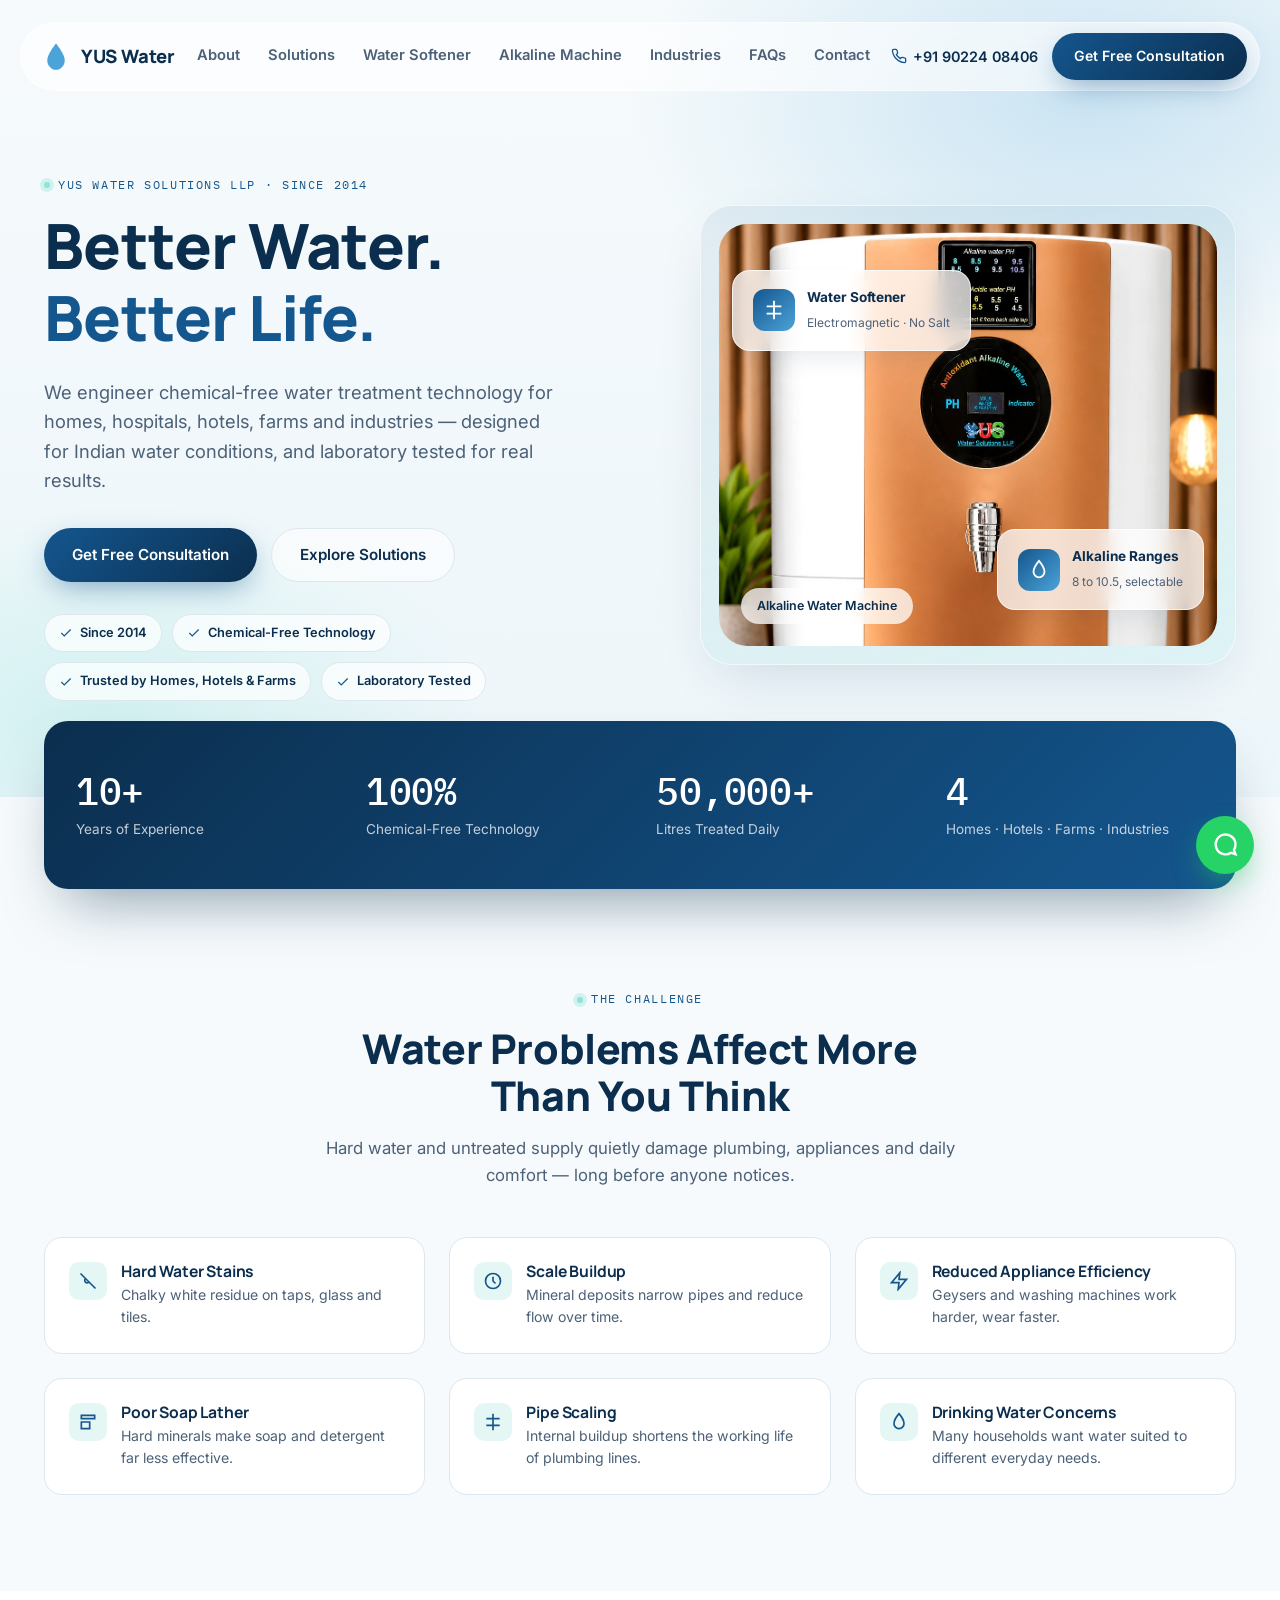
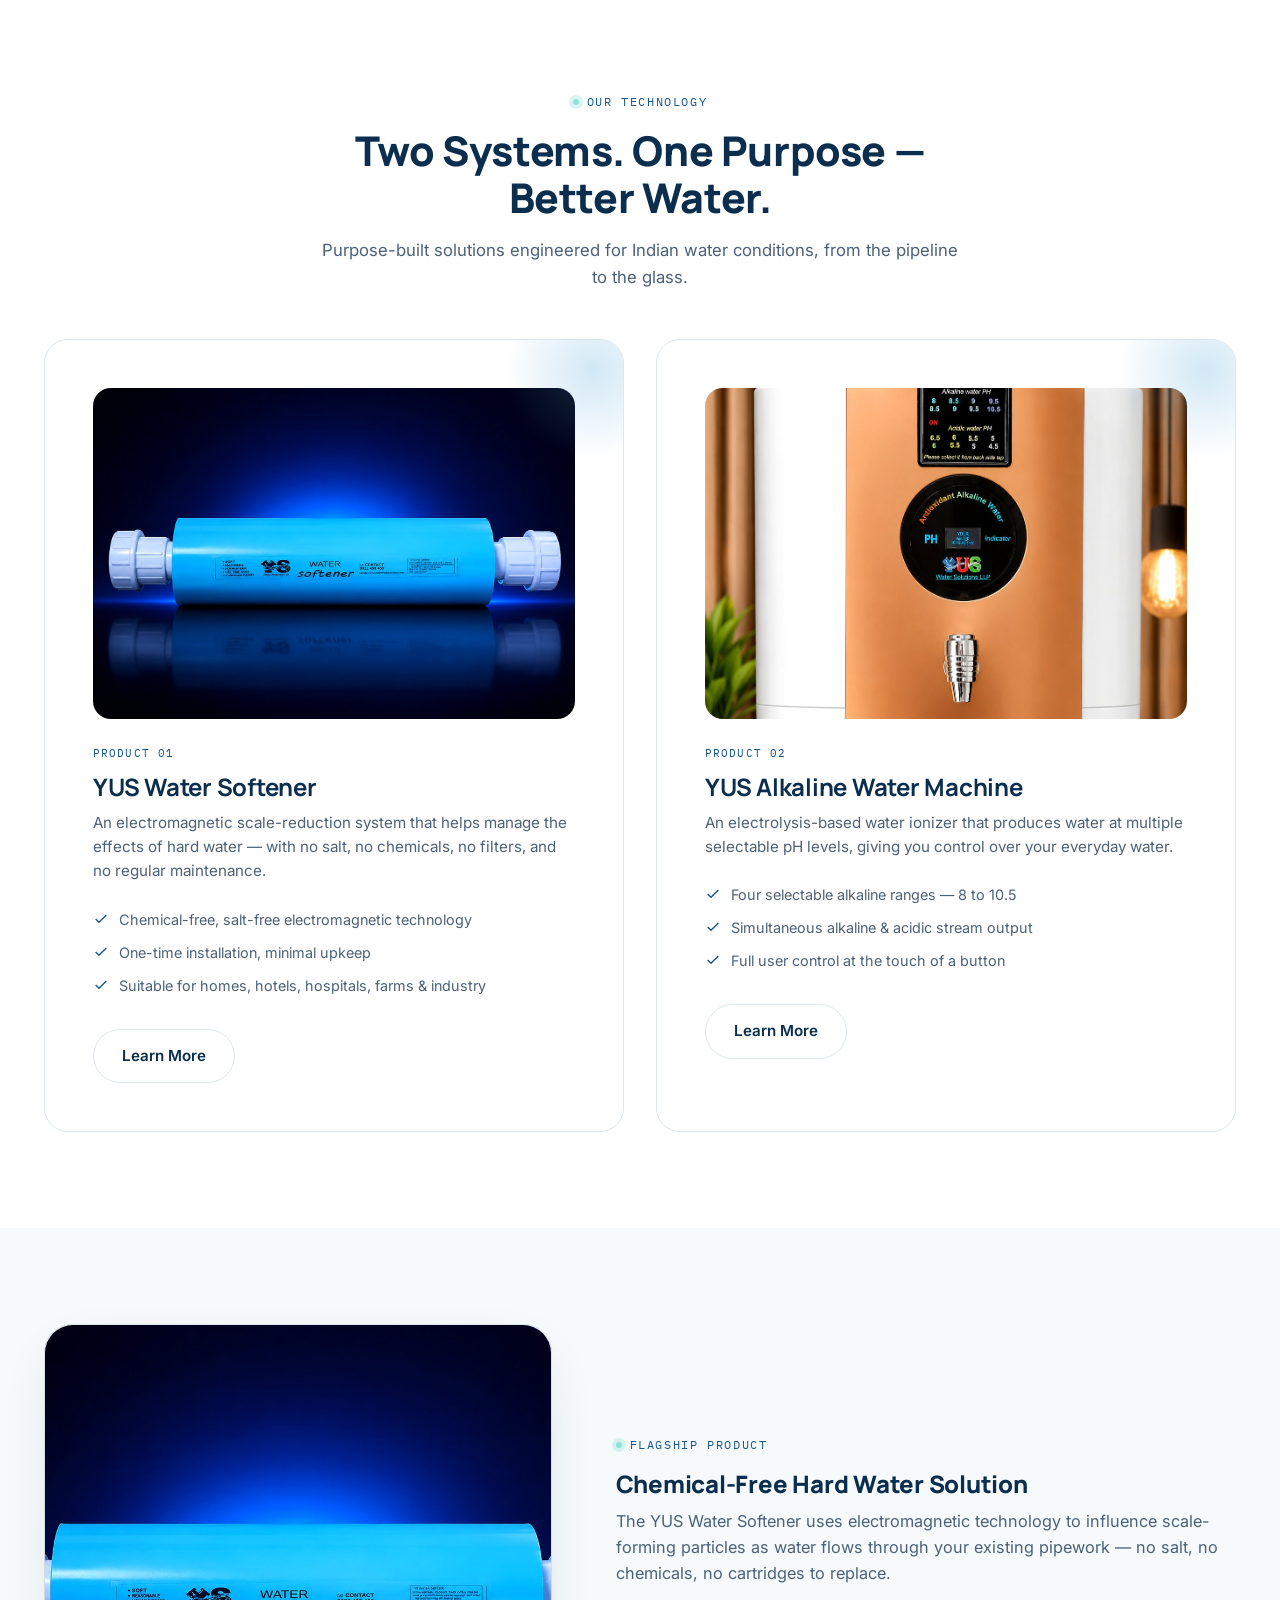
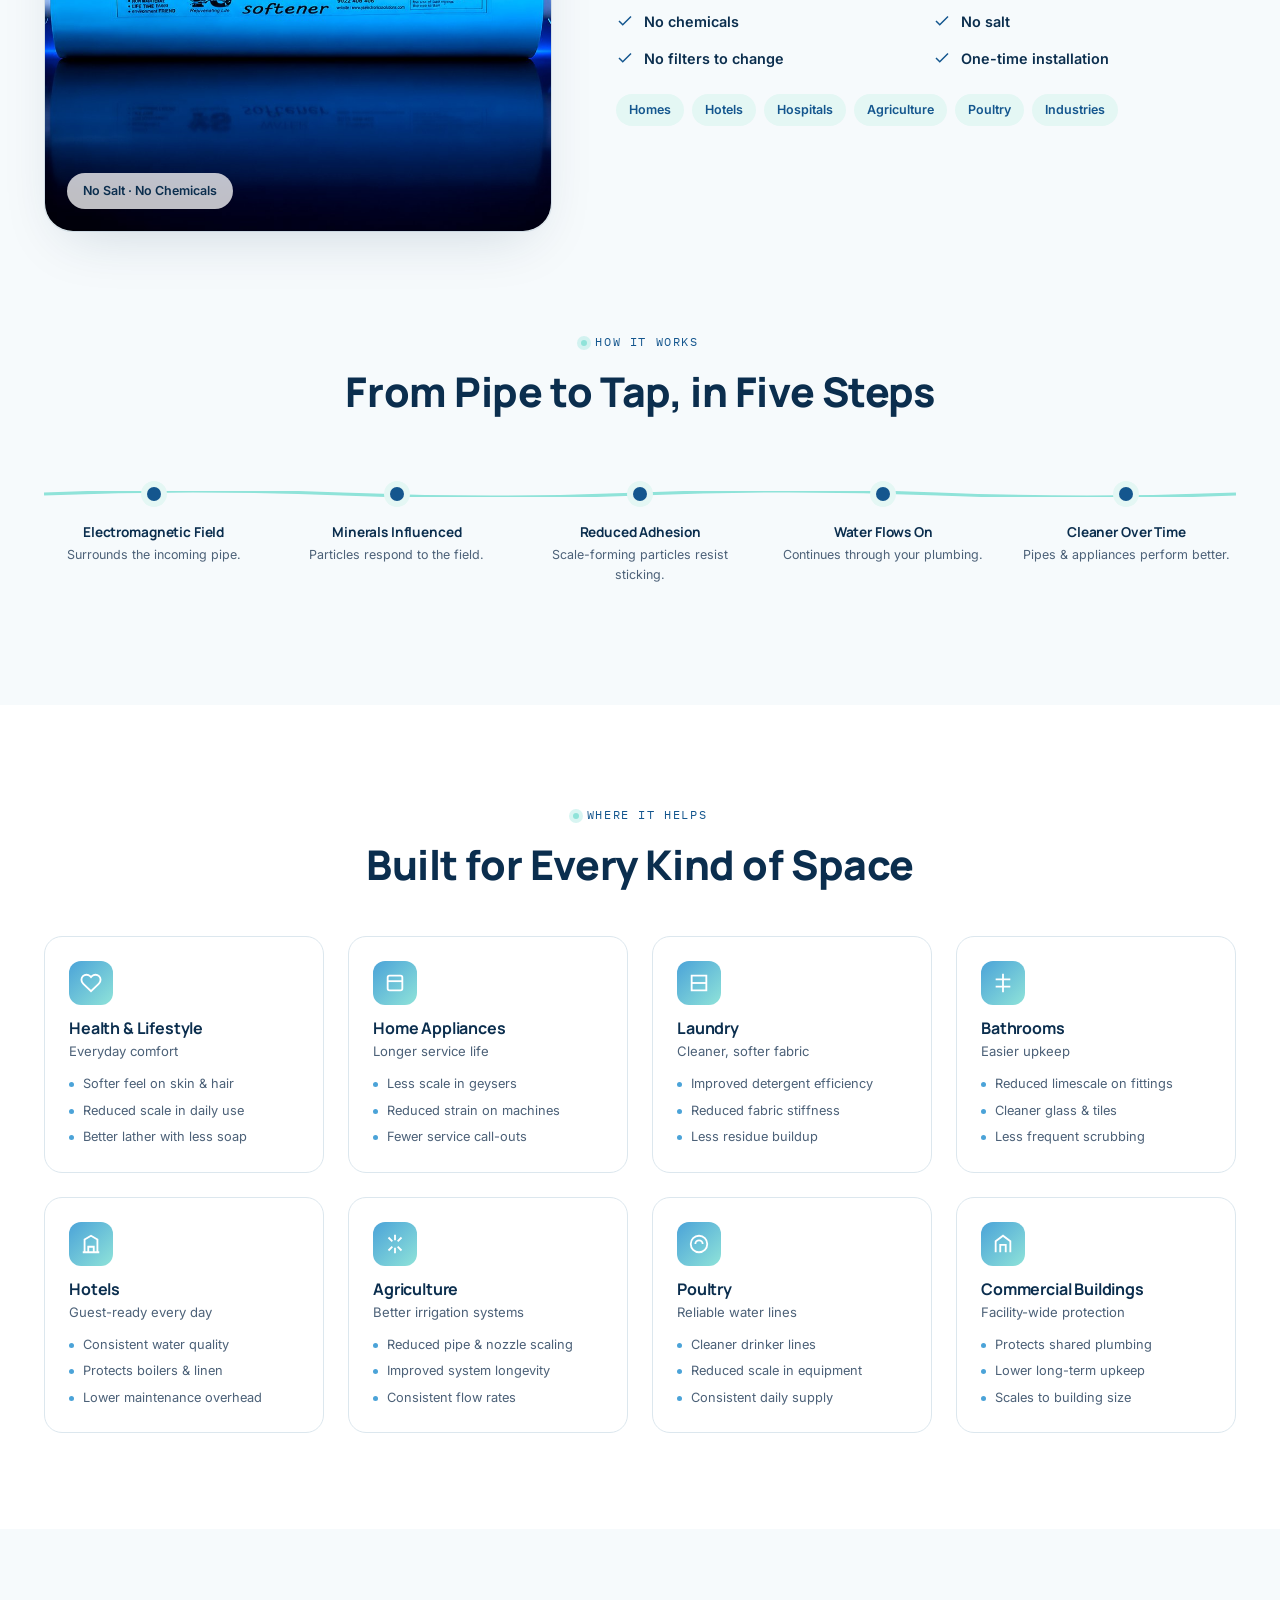
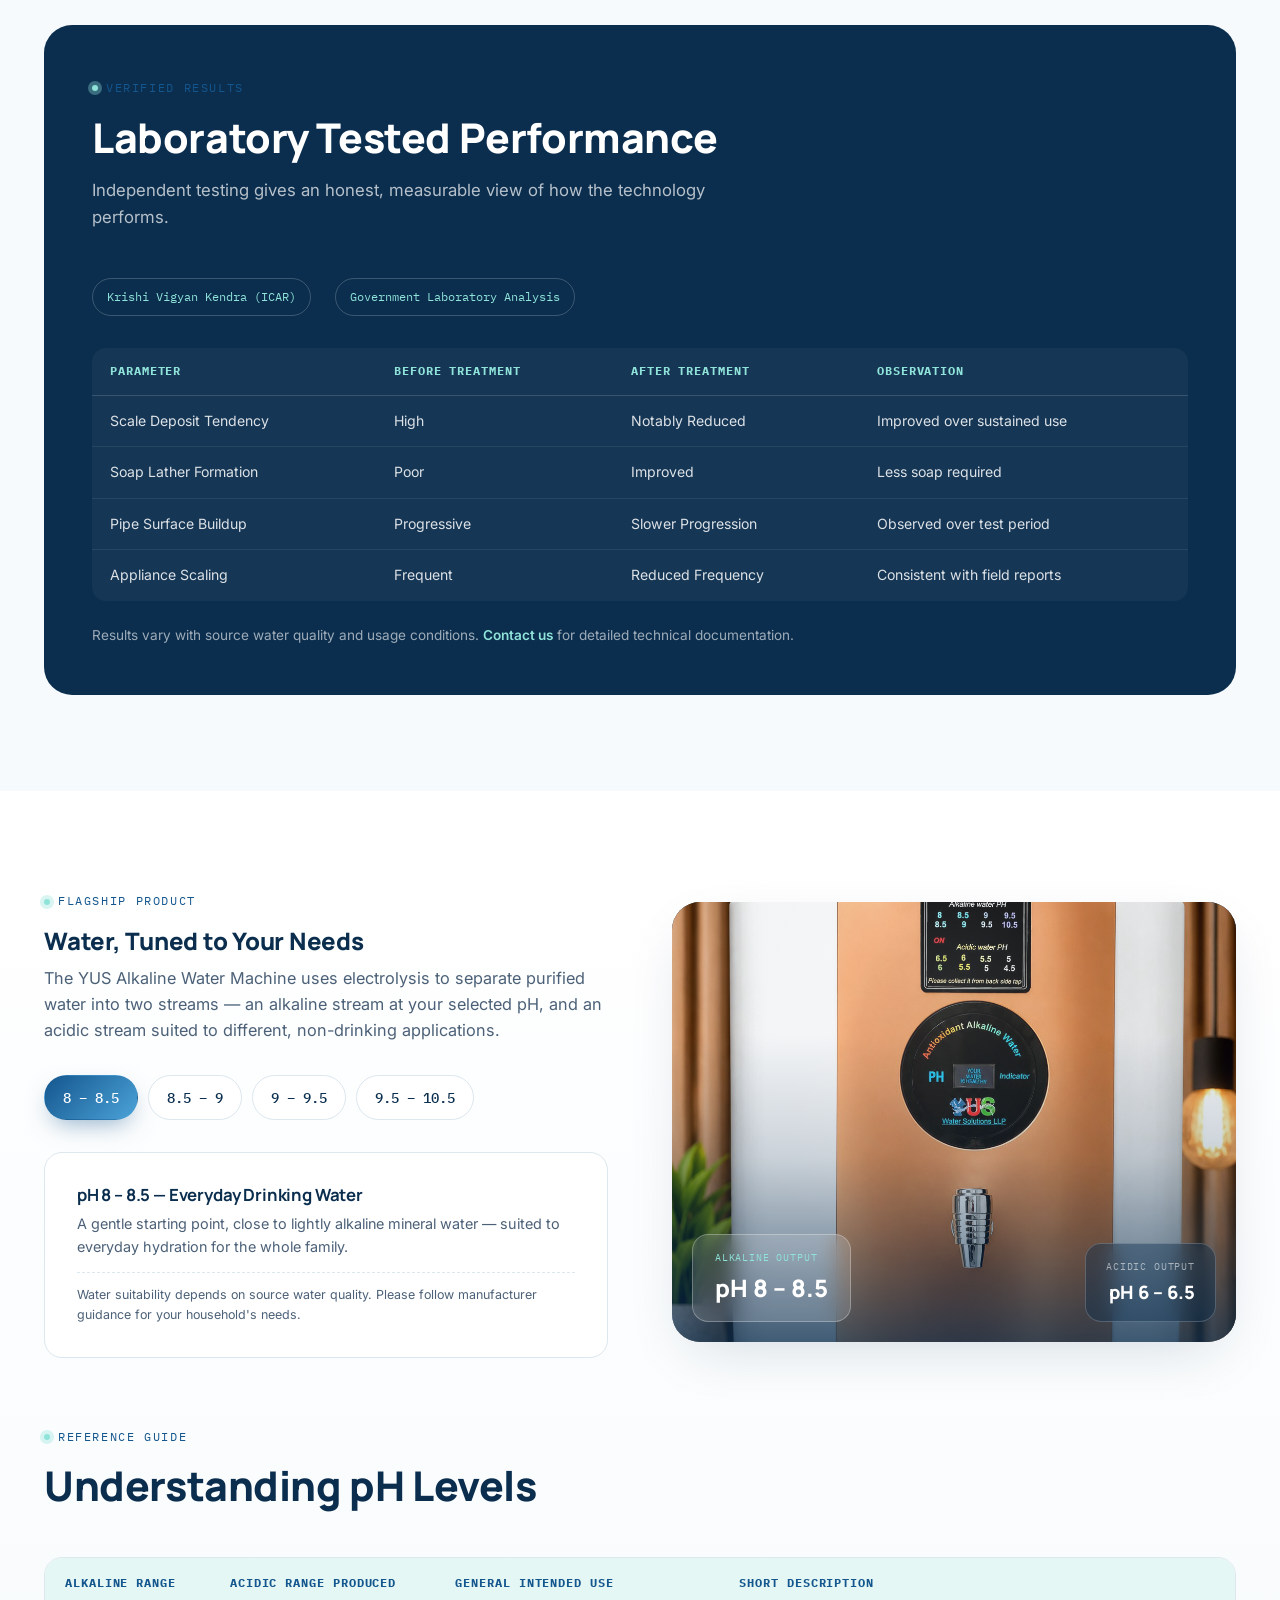
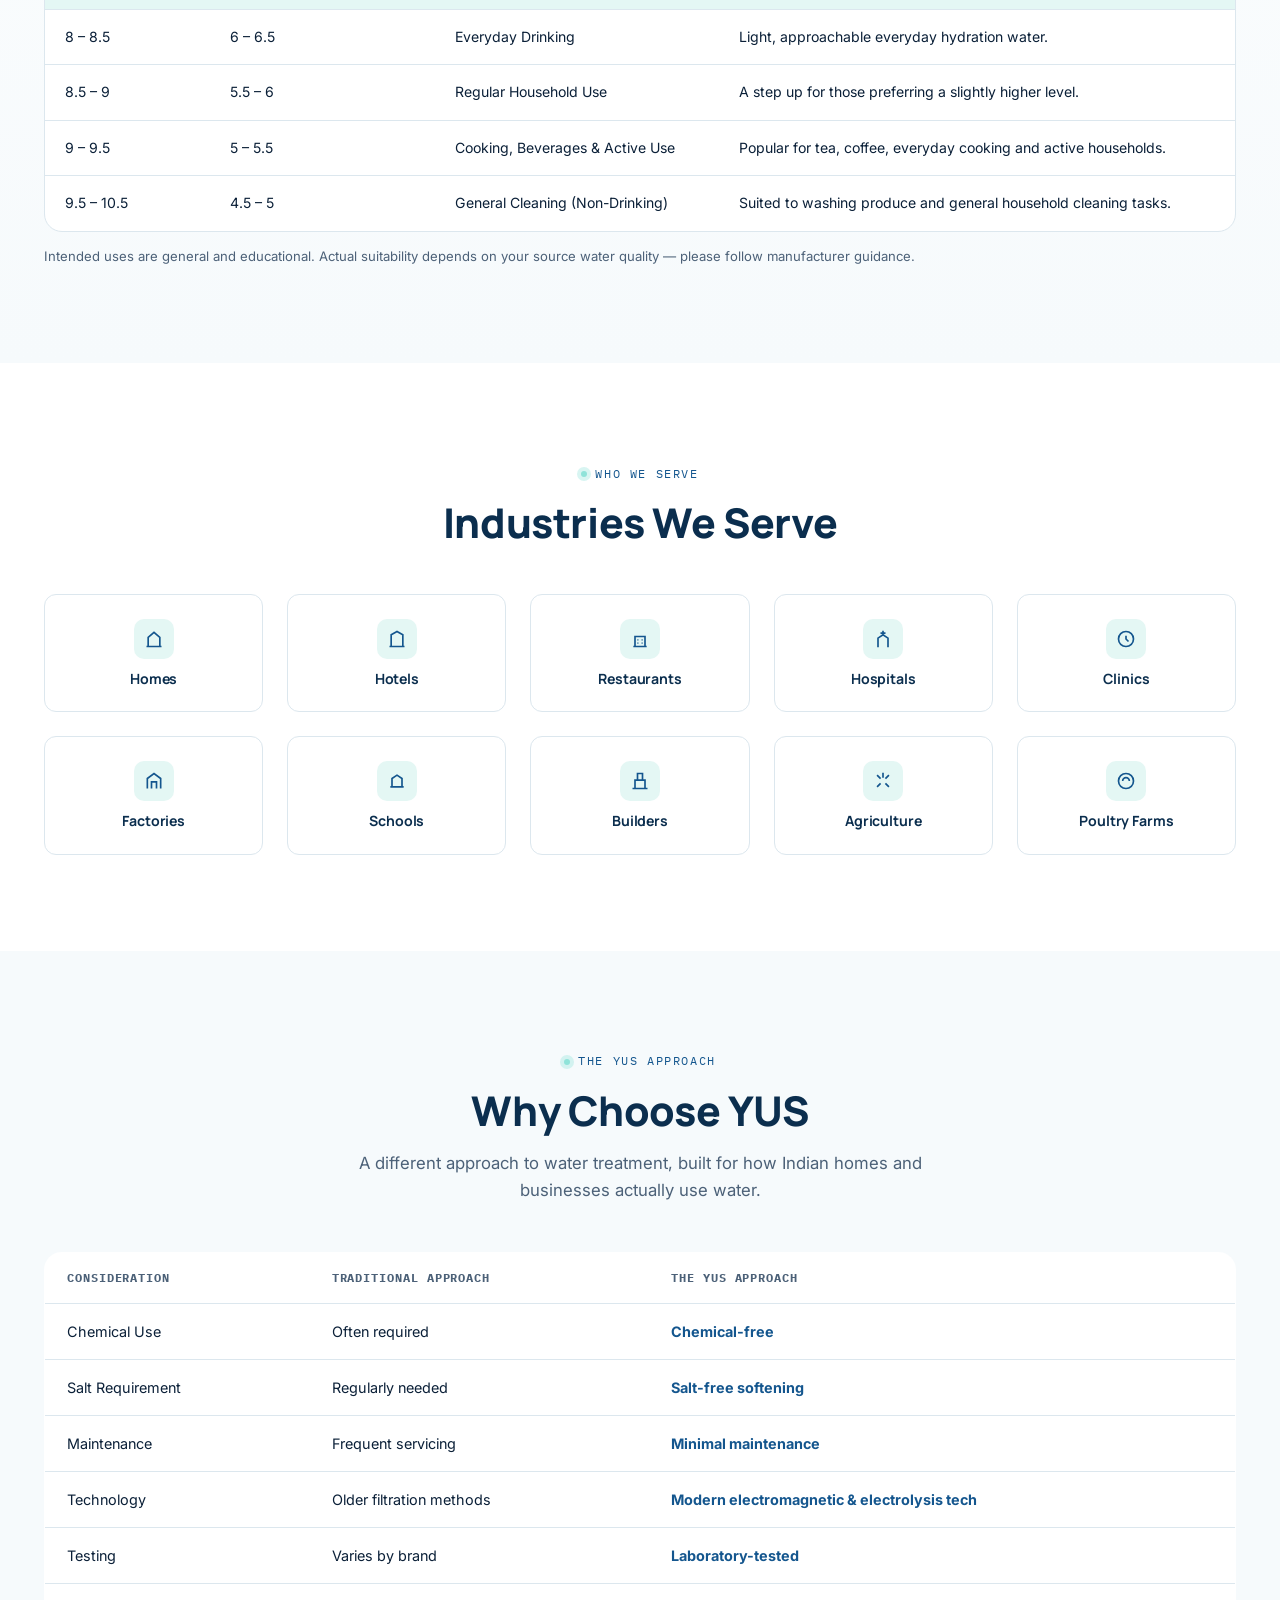
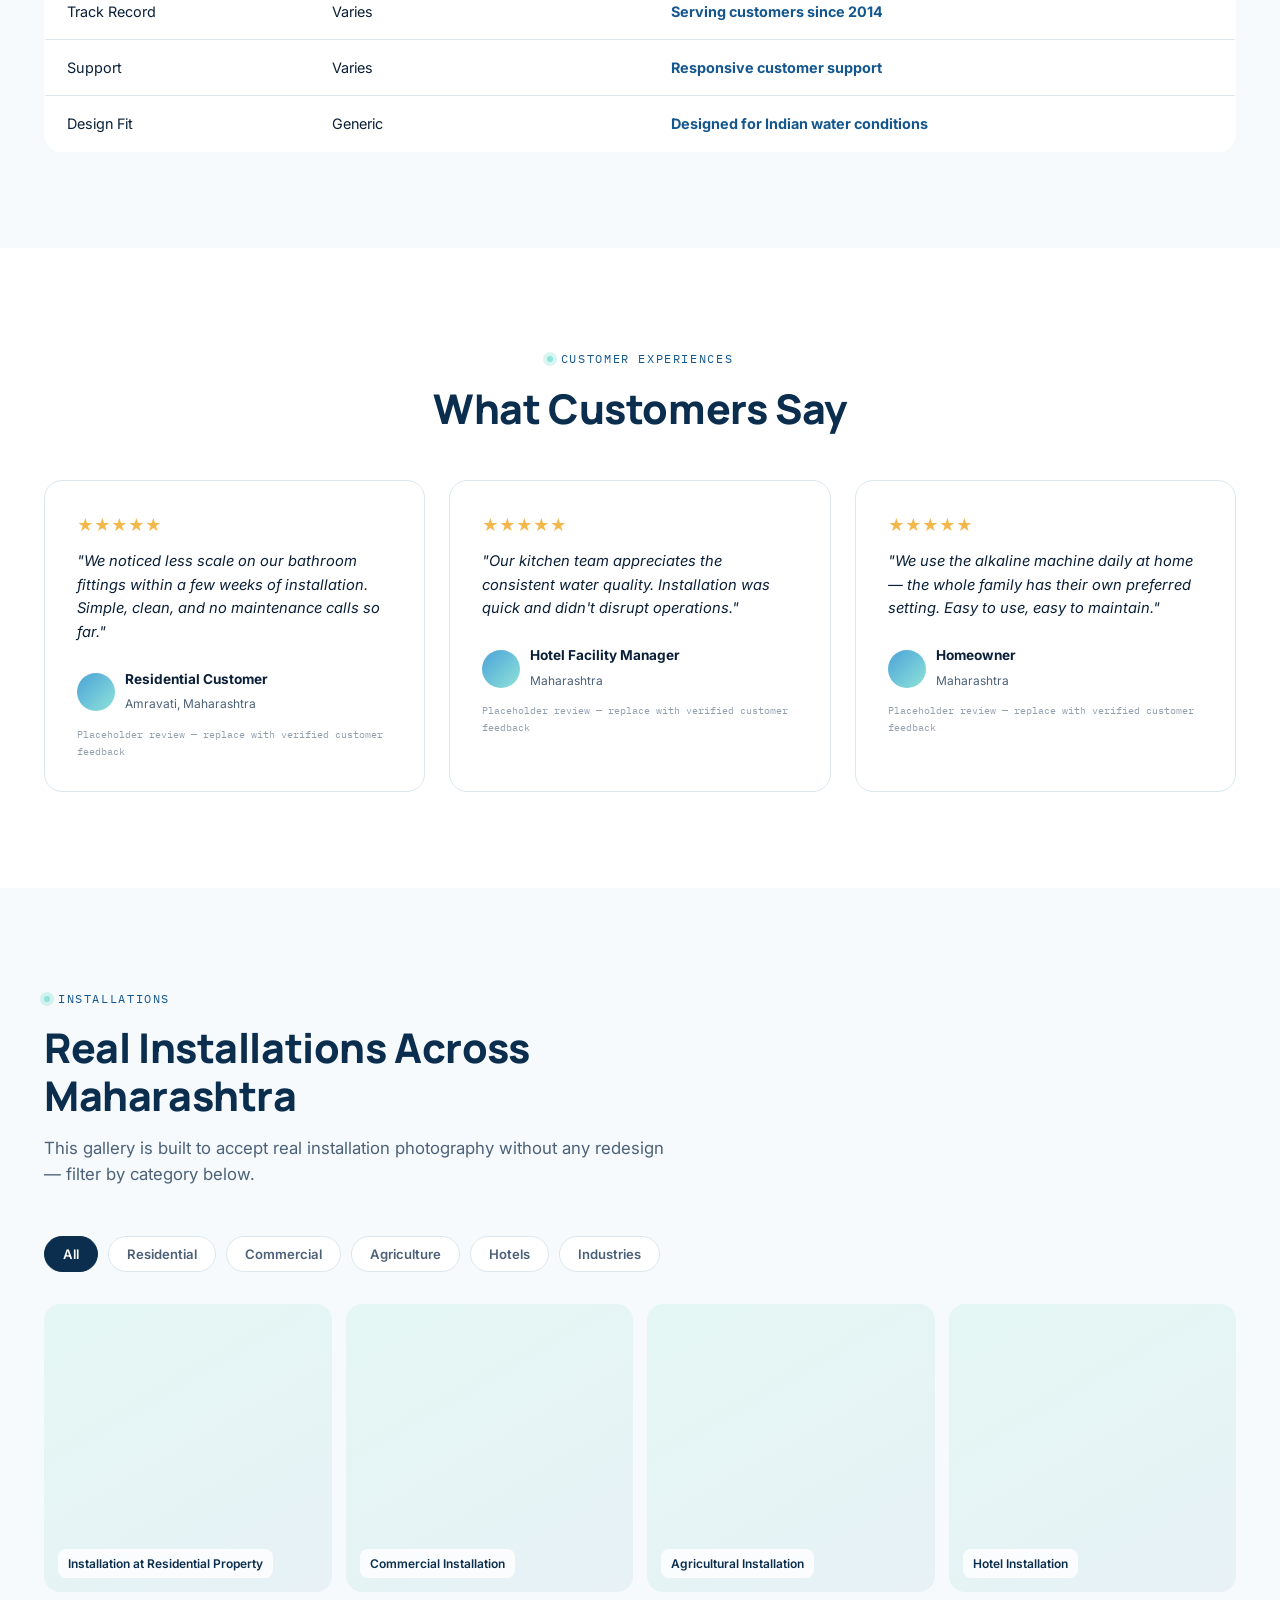
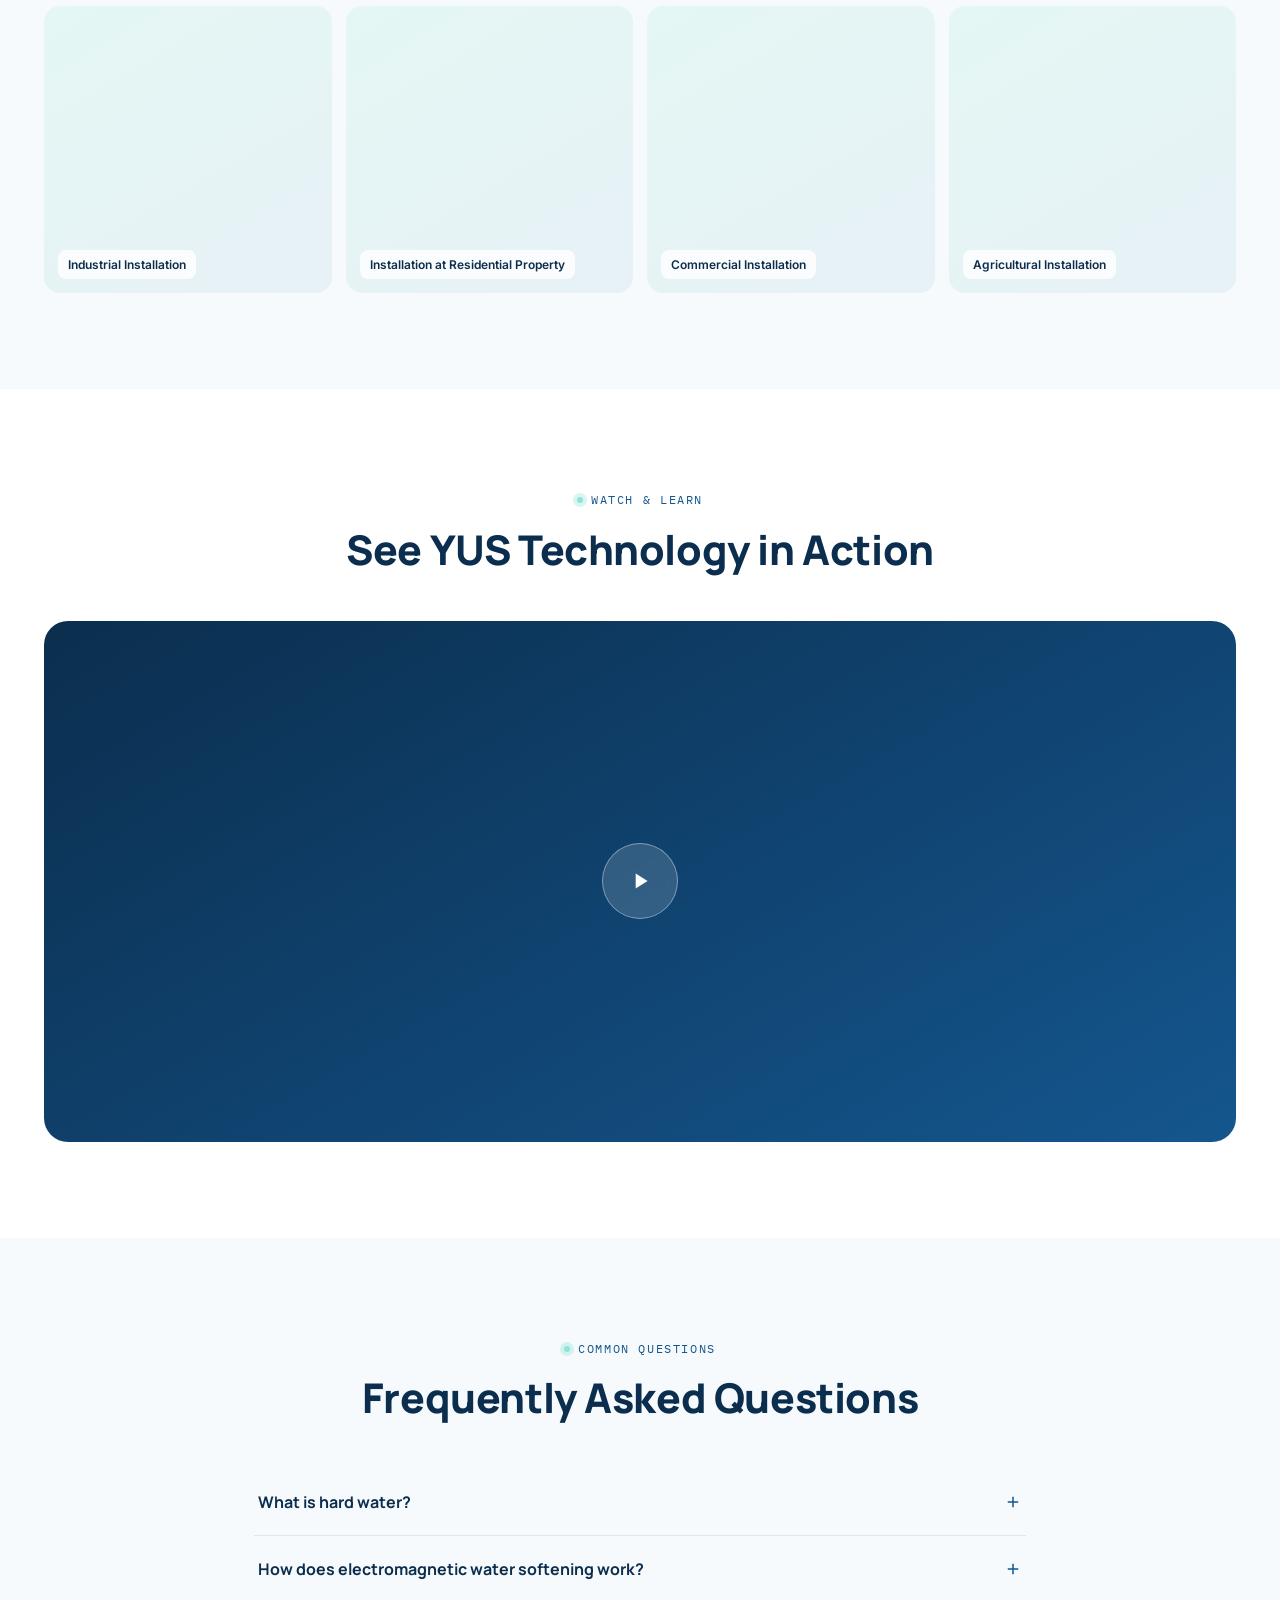
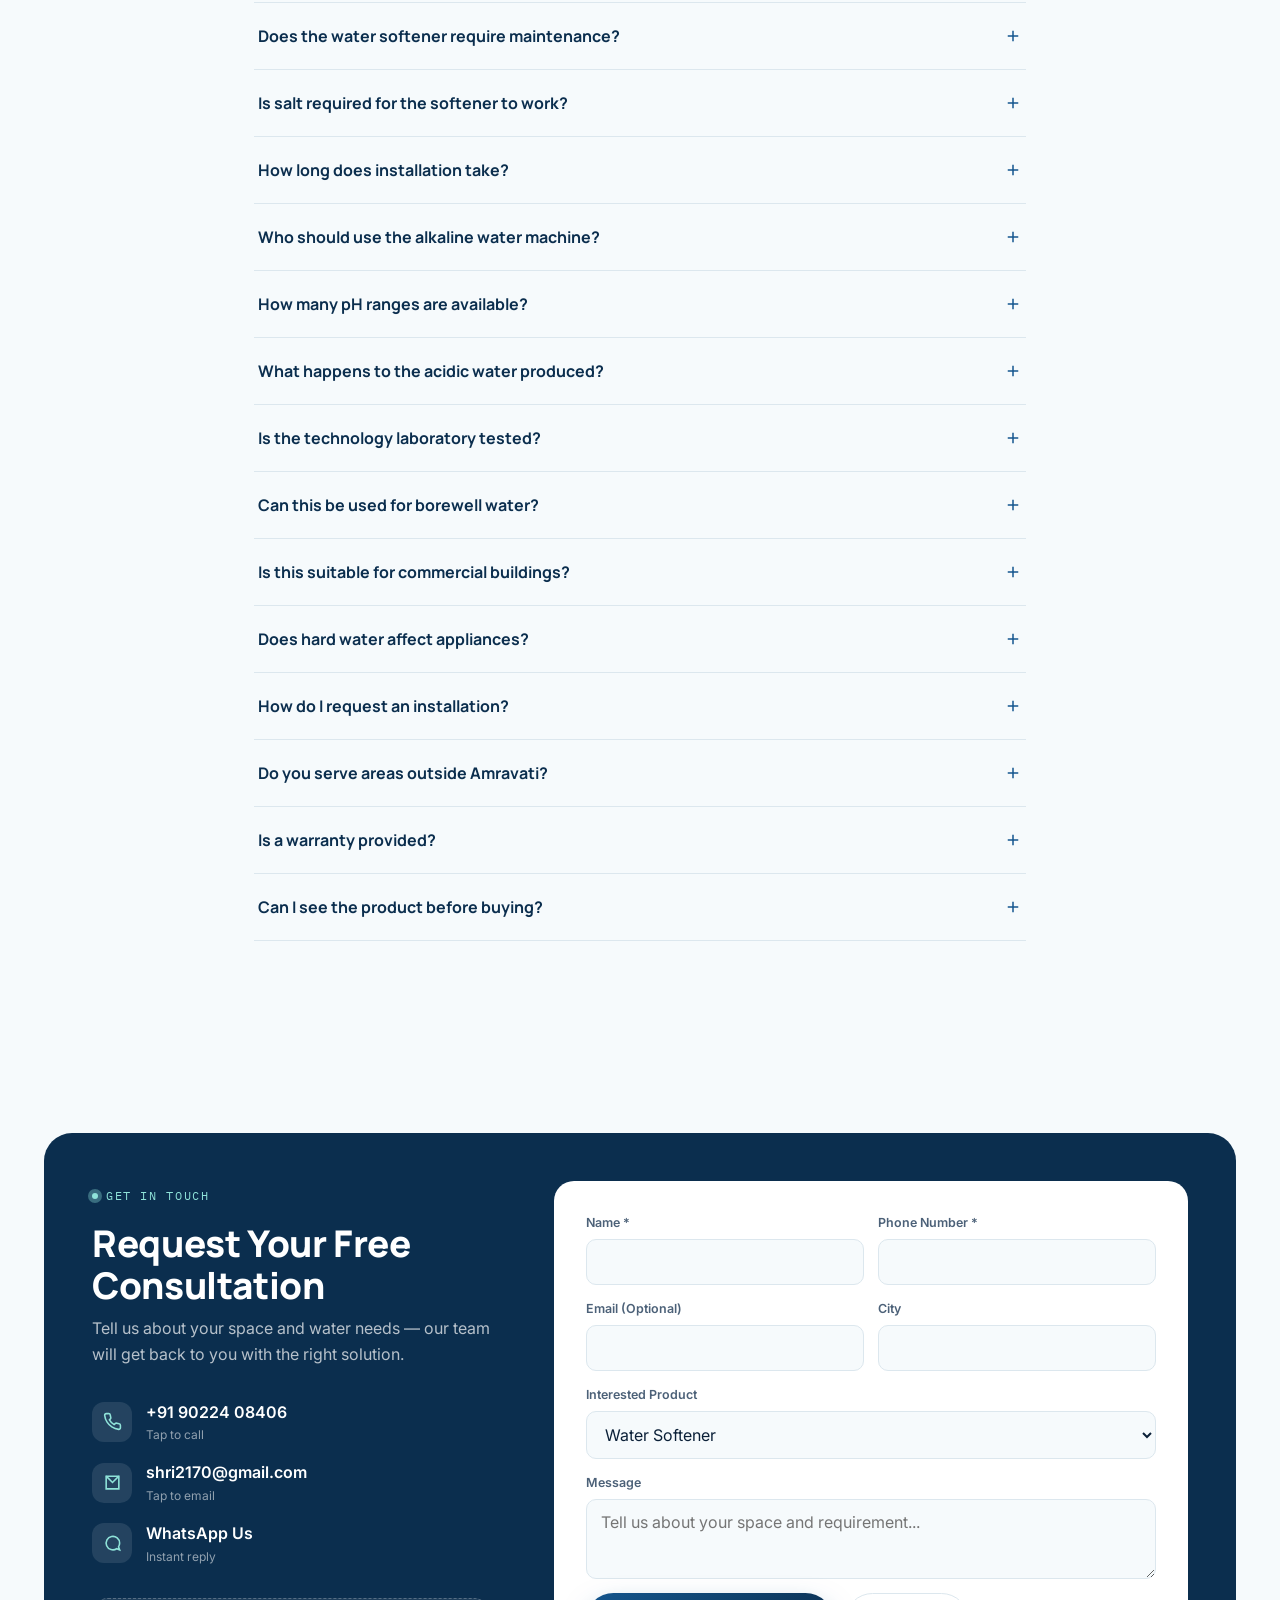
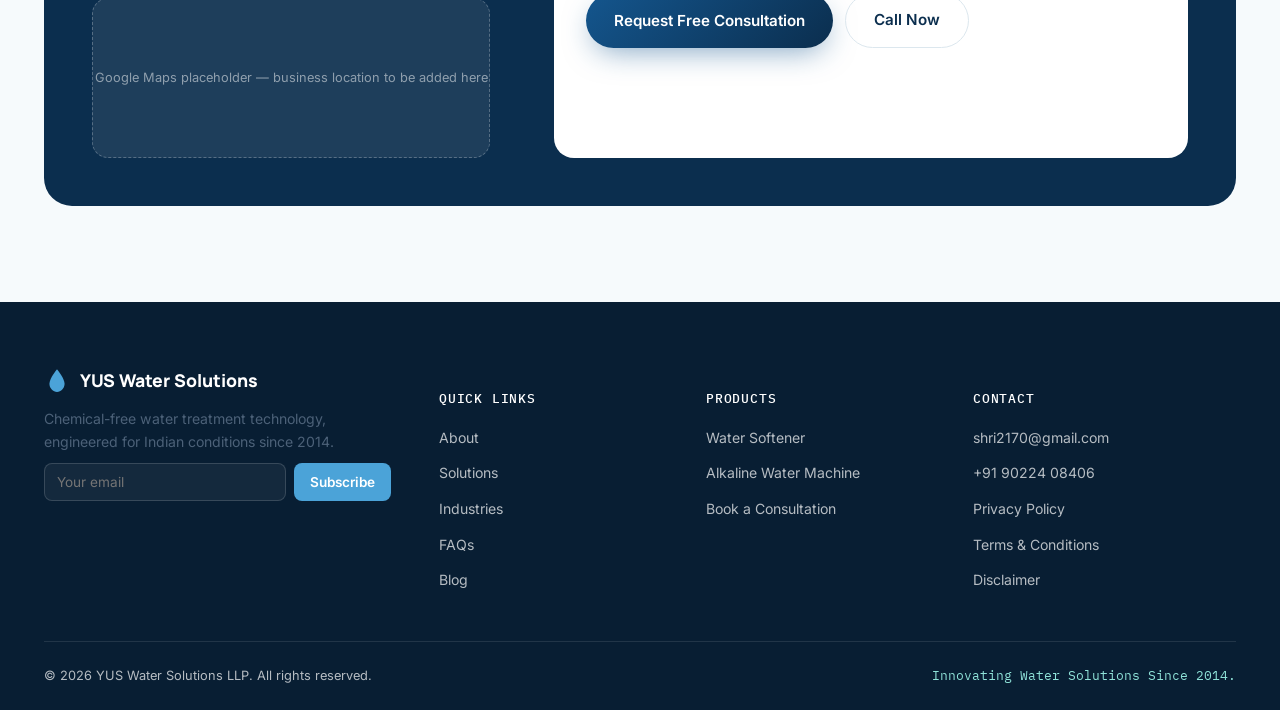
==== commit 2b84a821: "New Changes" ====
--- a/index.html
+++ b/index.html
@@ -75,7 +75,7 @@
       "@type": "Product",
       "position": 2,
       "name": "YUS Alkaline Water Machine",
-      "description": "Electrolysis-based water ionizer offering selectable pH levels from 8.0 to 10.5."
+      "description": "Electrolysis-based water ionizer offering four selectable alkaline ranges from 8 to 10.5, each paired with a corresponding acidic stream."
     }
   ]
 }
@@ -109,7 +109,7 @@
         +91 90224 08406
       </a>
       <a href="#contact" class="btn btn-primary nav-cta">Get Free Consultation</a>
-      <button class="nav-toggle" id="navToggle" aria-label="Open menu">
+      <button class="nav-toggle" id="navToggle" aria-label="Open menu" aria-expanded="false" aria-controls="drawer">
         <svg width="20" height="20" viewBox="0 0 24 24" fill="none" stroke="#0B2038" stroke-width="2"><path d="M3 6h18M3 12h18M3 18h18"/></svg>
       </button>
     </div>
@@ -153,8 +153,8 @@
     </div>
     <div class="hero-visual">
       <div class="hero-ripple">
-        <div class="product-shot light">
-          <img src="assets/product/alkaline-machine.png" alt="YUS Alkaline Water Machine with selectable pH control panel" width="690" height="915" loading="eager">
+        <div class="product-shot light focus-top">
+          <img src="assets/product/alkaline-machine.jpg" alt="YUS Alkaline Water Machine with selectable pH control panel" width="1099" height="1431" loading="eager">
           <span class="shot-caption">Alkaline Water Machine</span>
         </div>
       </div>
@@ -164,7 +164,7 @@
       </div>
       <div class="product-float p2">
         <div class="icon-wrap"><svg viewBox="0 0 24 24" fill="none" stroke="#fff" stroke-width="2"><path d="M12 2C12 2 6 9 6 14a6 6 0 0012 0c0-5-6-12-6-12z"/></svg></div>
-        <div><strong>5 pH Levels</strong><span>8.0 to 10.5, selectable</span></div>
+        <div><strong>Alkaline Ranges</strong><span>8 to 10.5, selectable</span></div>
       </div>
     </div>
   </div>
@@ -231,7 +231,7 @@
     </div>
     <div class="solutions-grid">
       <div class="solution-card reveal">
-        <div class="card-media"><img src="assets/product/water-softener.png" alt="YUS Water Softener electromagnetic device" loading="lazy" width="601" height="495"></div>
+        <div class="card-media"><img src="assets/product/water-softener.jpg" alt="YUS Water Softener electromagnetic device" loading="lazy" width="1400" height="931"></div>
         <span class="tag">Product 01</span>
         <h3>YUS Water Softener</h3>
         <p class="desc">An electromagnetic scale-reduction system that helps manage the effects of hard water — with no salt, no chemicals, no filters, and no regular maintenance.</p>
@@ -243,12 +243,12 @@
         <a href="#softener" class="btn btn-ghost">Learn More</a>
       </div>
       <div class="solution-card reveal reveal-delay-1">
-        <div class="card-media"><img src="assets/product/alkaline-machine.png" alt="YUS Alkaline Water Machine" loading="lazy" width="690" height="915"></div>
+        <div class="card-media"><img src="assets/product/alkaline-machine.jpg" alt="YUS Alkaline Water Machine" loading="lazy" width="1099" height="1431" style="object-position:center 18%;"></div>
         <span class="tag">Product 02</span>
         <h3>YUS Alkaline Water Machine</h3>
         <p class="desc">An electrolysis-based water ionizer that produces water at multiple selectable pH levels, giving you control over your everyday water.</p>
         <ul class="feat-list">
-          <li><svg viewBox="0 0 24 24" fill="none" stroke="currentColor" stroke-width="2"><path d="M20 6L9 17l-5-5"/></svg>Five selectable pH levels — 8.0 to 10.5</li>
+          <li><svg viewBox="0 0 24 24" fill="none" stroke="currentColor" stroke-width="2"><path d="M20 6L9 17l-5-5"/></svg>Four selectable alkaline ranges — 8 to 10.5</li>
           <li><svg viewBox="0 0 24 24" fill="none" stroke="currentColor" stroke-width="2"><path d="M20 6L9 17l-5-5"/></svg>Simultaneous alkaline & acidic stream output</li>
           <li><svg viewBox="0 0 24 24" fill="none" stroke="currentColor" stroke-width="2"><path d="M20 6L9 17l-5-5"/></svg>Full user control at the touch of a button</li>
         </ul>
@@ -266,7 +266,7 @@
     <div class="deep-grid">
       <div class="deep-visual reveal" style="padding:0;">
         <div class="product-shot light" style="width:100%;height:100%;">
-          <img src="assets/product/water-softener.png" alt="YUS Water Softener installed unit" loading="lazy" width="601" height="495">
+          <img src="assets/product/water-softener.jpg" alt="YUS Water Softener installed unit" loading="lazy" width="1400" height="931">
           <span class="shot-caption">No Salt · No Chemicals</span>
         </div>
       </div>
@@ -403,27 +403,31 @@
         <h2>Water, Tuned to Your Needs</h2>
         <p style="margin-top:10px;font-size:1.02rem;">The YUS Alkaline Water Machine uses electrolysis to separate purified water into two streams — an alkaline stream at your selected pH, and an acidic stream suited to different, non-drinking applications.</p>
 
-        <div class="ph-selector" role="group" aria-label="Select pH level">
-          <button class="ph-btn active" data-ph="8.0">pH 8.0</button>
-          <button class="ph-btn" data-ph="8.5">pH 8.5</button>
-          <button class="ph-btn" data-ph="9.0">pH 9.0</button>
-          <button class="ph-btn" data-ph="9.5">pH 9.5</button>
-          <button class="ph-btn" data-ph="10.5">pH 10.5</button>
+        <div class="ph-selector" role="group" aria-label="Select alkaline pH range">
+          <button class="ph-btn active" data-ph="8-8.5" aria-pressed="true">8 – 8.5</button>
+          <button class="ph-btn" data-ph="8.5-9" aria-pressed="false">8.5 – 9</button>
+          <button class="ph-btn" data-ph="9-9.5" aria-pressed="false">9 – 9.5</button>
+          <button class="ph-btn" data-ph="9.5-10.5" aria-pressed="false">9.5 – 10.5</button>
         </div>
 
         <div class="ph-panel">
-          <h4 id="phTitle">pH 8.0 — Everyday Drinking Water</h4>
+          <h4 id="phTitle">pH 8 – 8.5 — Everyday Drinking Water</h4>
           <p id="phDesc">A gentle starting point, close to lightly alkaline mineral water — suited to everyday hydration for the whole family.</p>
           <p class="disc">Water suitability depends on source water quality. Please follow manufacturer guidance for your household's needs.</p>
         </div>
       </div>
 
       <div class="machine-visual reveal">
+        <img class="machine-photo" src="assets/product/alkaline-machine.jpg" alt="YUS Alkaline Water Machine dispensing alkaline water" loading="lazy" width="1099" height="1431">
+        <div class="machine-scrim"></div>
         <div class="machine-ambient"></div>
         <div class="ph-readout" id="phReadout">
-          <span class="ph-readout-label">Now Dispensing</span>
-          <span class="ph-readout-value" id="phReadoutValue">pH 8.0</span>
-          <span class="ph-readout-sub" id="phReadoutSub">Alkaline Stream</span>
+          <span class="ph-readout-label">Alkaline Output</span>
+          <span class="ph-readout-value" id="phReadoutValue">pH 8 – 8.5</span>
+        </div>
+        <div class="ph-readout-acid" id="phReadoutAcid">
+          <span class="ph-readout-label">Acidic Output</span>
+          <span class="ph-readout-value" id="phReadoutAcidValue">pH 6 – 6.5</span>
         </div>
       </div>
     </div>
@@ -434,13 +438,12 @@
     </div>
     <div class="ph-table-wrap">
       <table class="ph-table">
-        <thead><tr><th>Selected pH</th><th>General Intended Use</th><th>Short Description</th></tr></thead>
+        <thead><tr><th>Alkaline Range</th><th>Acidic Range Produced</th><th>General Intended Use</th><th>Short Description</th></tr></thead>
         <tbody>
-          <tr><td>8.0</td><td>Everyday Drinking</td><td>Light, approachable everyday hydration water.</td></tr>
-          <tr><td>8.5</td><td>Regular Household Use</td><td>A step up for those preferring a slightly higher level.</td></tr>
-          <tr><td>9.0</td><td>Cooking & Beverages</td><td>Popular for use in tea, coffee and everyday cooking.</td></tr>
-          <tr><td>9.5</td><td>Active Lifestyle Use</td><td>Preferred by many active households.</td></tr>
-          <tr><td>10.5</td><td>General Cleaning (Non-Drinking)</td><td>Suited to washing produce and general household cleaning tasks.</td></tr>
+          <tr><td>8 – 8.5</td><td>6 – 6.5</td><td>Everyday Drinking</td><td>Light, approachable everyday hydration water.</td></tr>
+          <tr><td>8.5 – 9</td><td>5.5 – 6</td><td>Regular Household Use</td><td>A step up for those preferring a slightly higher level.</td></tr>
+          <tr><td>9 – 9.5</td><td>5 – 5.5</td><td>Cooking, Beverages &amp; Active Use</td><td>Popular for tea, coffee, everyday cooking and active households.</td></tr>
+          <tr><td>9.5 – 10.5</td><td>4.5 – 5</td><td>General Cleaning (Non-Drinking)</td><td>Suited to washing produce and general household cleaning tasks.</td></tr>
         </tbody>
       </table>
     </div>
@@ -596,7 +599,7 @@
       <div class="faq-item"><button class="faq-q">Is salt required for the softener to work?<svg viewBox="0 0 24 24" fill="none" stroke="currentColor" stroke-width="2"><path d="M12 5v14M5 12h14"/></svg></button><div class="faq-a"><p>No. The YUS Water Softener is a salt-free, chemical-free electromagnetic system.</p></div></div>
       <div class="faq-item"><button class="faq-q">How long does installation take?<svg viewBox="0 0 24 24" fill="none" stroke="currentColor" stroke-width="2"><path d="M12 5v14M5 12h14"/></svg></button><div class="faq-a"><p>Installation is typically quick and non-intrusive, fitted directly onto your existing pipework. Our team will confirm exact timing during your consultation.</p></div></div>
       <div class="faq-item"><button class="faq-q">Who should use the alkaline water machine?<svg viewBox="0 0 24 24" fill="none" stroke="currentColor" stroke-width="2"><path d="M12 5v14M5 12h14"/></svg></button><div class="faq-a"><p>It's suited to households, offices and health-conscious consumers who want control over their everyday drinking water's pH level.</p></div></div>
-      <div class="faq-item"><button class="faq-q">How many pH levels are available?<svg viewBox="0 0 24 24" fill="none" stroke="currentColor" stroke-width="2"><path d="M12 5v14M5 12h14"/></svg></button><div class="faq-a"><p>Five selectable levels: 8.0, 8.5, 9.0, 9.5 and 10.5.</p></div></div>
+      <div class="faq-item"><button class="faq-q">How many pH ranges are available?<svg viewBox="0 0 24 24" fill="none" stroke="currentColor" stroke-width="2"><path d="M12 5v14M5 12h14"/></svg></button><div class="faq-a"><p>Four selectable alkaline ranges: 8–8.5, 8.5–9, 9–9.5 and 9.5–10.5. Each simultaneously produces a paired acidic range (6–6.5, 5.5–6, 5–5.5 and 4.5–5 respectively).</p></div></div>
       <div class="faq-item"><button class="faq-q">What happens to the acidic water produced?<svg viewBox="0 0 24 24" fill="none" stroke="currentColor" stroke-width="2"><path d="M12 5v14M5 12h14"/></svg></button><div class="faq-a"><p>Electrolysis naturally separates water into two streams. The acidic stream is intended for suitable non-drinking applications depending on the selected level.</p></div></div>
       <div class="faq-item"><button class="faq-q">Is the technology laboratory tested?<svg viewBox="0 0 24 24" fill="none" stroke="currentColor" stroke-width="2"><path d="M12 5v14M5 12h14"/></svg></button><div class="faq-a"><p>Yes, testing has been carried out with reference to Krishi Vigyan Kendra (ICAR) and government laboratory analysis.</p></div></div>
       <div class="faq-item"><button class="faq-q">Can this be used for borewell water?<svg viewBox="0 0 24 24" fill="none" stroke="currentColor" stroke-width="2"><path d="M12 5v14M5 12h14"/></svg></button><div class="faq-a"><p>Yes, the water softener is commonly used for borewell water. Our team can advise on the right setup for your source water.</p></div></div>
@@ -620,7 +623,7 @@
     {"@type":"Question","name":"How does electromagnetic water softening work?","acceptedAnswer":{"@type":"Answer","text":"An electromagnetic field is applied around the incoming pipe, influencing mineral particles so they are less likely to adhere to pipe and appliance surfaces."}},
     {"@type":"Question","name":"Does the water softener require maintenance?","acceptedAnswer":{"@type":"Answer","text":"The system is designed for minimal maintenance after a one-time installation, with no filters or cartridges to replace."}},
     {"@type":"Question","name":"Is salt required for the softener to work?","acceptedAnswer":{"@type":"Answer","text":"No. The YUS Water Softener is a salt-free, chemical-free electromagnetic system."}},
-    {"@type":"Question","name":"How many pH levels are available on the alkaline machine?","acceptedAnswer":{"@type":"Answer","text":"Five selectable levels: 8.0, 8.5, 9.0, 9.5 and 10.5."}}
+    {"@type":"Question","name":"How many pH ranges are available on the alkaline machine?","acceptedAnswer":{"@type":"Answer","text":"Four selectable alkaline ranges: 8-8.5, 8.5-9, 9-9.5 and 9.5-10.5, each paired with a corresponding acidic range."}}
   ]
 }
 </script>
--- a/styles.css
+++ b/styles.css
@@ -275,17 +275,17 @@
 
 .timeline-wrap{position:relative;margin-top:var(--sp-2);}
 .timeline-track{position:relative;padding:var(--sp-2) 0;}
-.timeline-line-svg{position:absolute;top:38px;left:0;width:100%;height:6px;}
+.timeline-line-svg{position:absolute;top:28px;left:0;width:100%;height:6px;}
 .timeline{display:grid;grid-template-columns:repeat(5,1fr);gap:var(--sp-2);position:relative;z-index:2;}
 .tl-step{text-align:center;}
-.tl-dot{width:14px;height:14px;border-radius:50%;background:var(--royal);margin:0 auto 18px;box-shadow:0 0 0 6px var(--aqua-soft);position:relative;top:31px;}
+.tl-dot{width:14px;height:14px;border-radius:50%;background:var(--royal);margin:0 auto 18px;box-shadow:0 0 0 6px var(--aqua-soft);}
 .tl-step h4{font-size:0.85rem;margin-top:var(--sp-2);}
 .tl-step p{font-size:0.78rem;margin-top:4px;}
 @media (max-width:900px){
   .deep-grid{grid-template-columns:1fr;}
   .timeline{grid-template-columns:1fr;gap:var(--sp-2);}
   .timeline-line-svg{display:none;}
-  .tl-dot{top:0;margin-bottom:8px;}
+  .tl-dot{margin-bottom:8px;}
 }
 
 /* =========================================================
@@ -341,12 +341,18 @@
 .ph-panel p{margin-top:8px;font-size:0.9rem;}
 .ph-panel .disc{margin-top:14px;font-size:0.78rem;color:var(--ink-soft);border-top:1px dashed var(--line);padding-top:12px;}
 
-.machine-visual{position:relative;height:440px;border-radius:28px;background:radial-gradient(circle at 50% 40%, rgba(75,163,216,.2), transparent 65%), linear-gradient(160deg,rgba(11,46,78,.55),rgba(20,86,142,.55)), url('assets/product/alkaline-machine-dark.png') center 30%/contain no-repeat, linear-gradient(160deg,#0B2E4E,#14568E);overflow:hidden;display:flex;align-items:center;justify-content:center;box-shadow:var(--shadow-soft);}
-.machine-ambient{position:absolute;inset:0;background:radial-gradient(circle at 50% 22%, rgba(255,255,255,.22), transparent 60%);animation:pulseGlow 3s ease-in-out infinite;pointer-events:none;}
+.machine-visual{position:relative;height:440px;border-radius:28px;overflow:hidden;display:flex;align-items:center;justify-content:center;box-shadow:var(--shadow-soft);background:linear-gradient(160deg,#0B2E4E,#14568E);}
+.machine-visual .machine-photo{position:absolute;inset:0;width:100%;height:100%;object-fit:cover;object-position:center 22%;transition:transform .7s var(--ease);}
+.machine-visual:hover .machine-photo{transform:scale(1.03);}
+.machine-scrim{position:absolute;inset:0;background:linear-gradient(0deg, rgba(11,46,78,.78) 0%, rgba(11,46,78,.22) 42%, rgba(11,46,78,.05) 70%);pointer-events:none;}
+.machine-ambient{position:absolute;inset:0;background:radial-gradient(circle at 50% 20%, rgba(255,255,255,.16), transparent 60%);animation:pulseGlow 3s ease-in-out infinite;pointer-events:none;}
 .ph-readout{position:absolute;left:20px;bottom:20px;background:rgba(255,255,255,.14);backdrop-filter:blur(10px);-webkit-backdrop-filter:blur(10px);border:1px solid rgba(255,255,255,.28);border-radius:16px;padding:14px 22px;color:#fff;transition:transform .3s var(--ease);}
 .ph-readout-label{display:block;font-family:var(--font-mono);font-size:0.65rem;letter-spacing:.08em;text-transform:uppercase;color:var(--aqua);}
-.ph-readout-value{display:block;font-family:var(--font-display);font-weight:800;font-size:1.7rem;margin-top:3px;}
+.ph-readout-value{display:block;font-family:var(--font-display);font-weight:800;font-size:1.5rem;margin-top:3px;}
 .ph-readout-sub{display:block;font-size:0.76rem;color:rgba(255,255,255,.72);margin-top:2px;}
+.ph-readout-acid{position:absolute;right:20px;bottom:20px;background:rgba(11,46,78,.4);backdrop-filter:blur(10px);-webkit-backdrop-filter:blur(10px);border:1px solid rgba(255,255,255,.2);border-radius:16px;padding:14px 20px;color:#fff;text-align:right;}
+.ph-readout-acid .ph-readout-label{color:rgba(255,255,255,.55);}
+.ph-readout-acid .ph-readout-value{font-size:1.15rem;}
 @keyframes pulseGlow{0%,100%{box-shadow:0 0 40px 8px rgba(255,255,255,.4);}50%{box-shadow:0 0 70px 18px rgba(255,255,255,.7);}}
 
 @media (max-width:900px){.alk-grid{grid-template-columns:1fr;}.machine-visual{height:320px;margin-top:var(--sp-2);}}
@@ -578,6 +584,7 @@
   transition:transform .7s var(--ease);
 }
 .product-shot.contain img{object-fit:contain;}
+.product-shot.focus-top img{object-position:center 14%;}
 .product-shot:hover img{transform:scale(1.045);}
 .product-shot .shot-caption{
   position:absolute;left:22px;bottom:22px;color:#fff;background:rgba(11,46,78,.55);
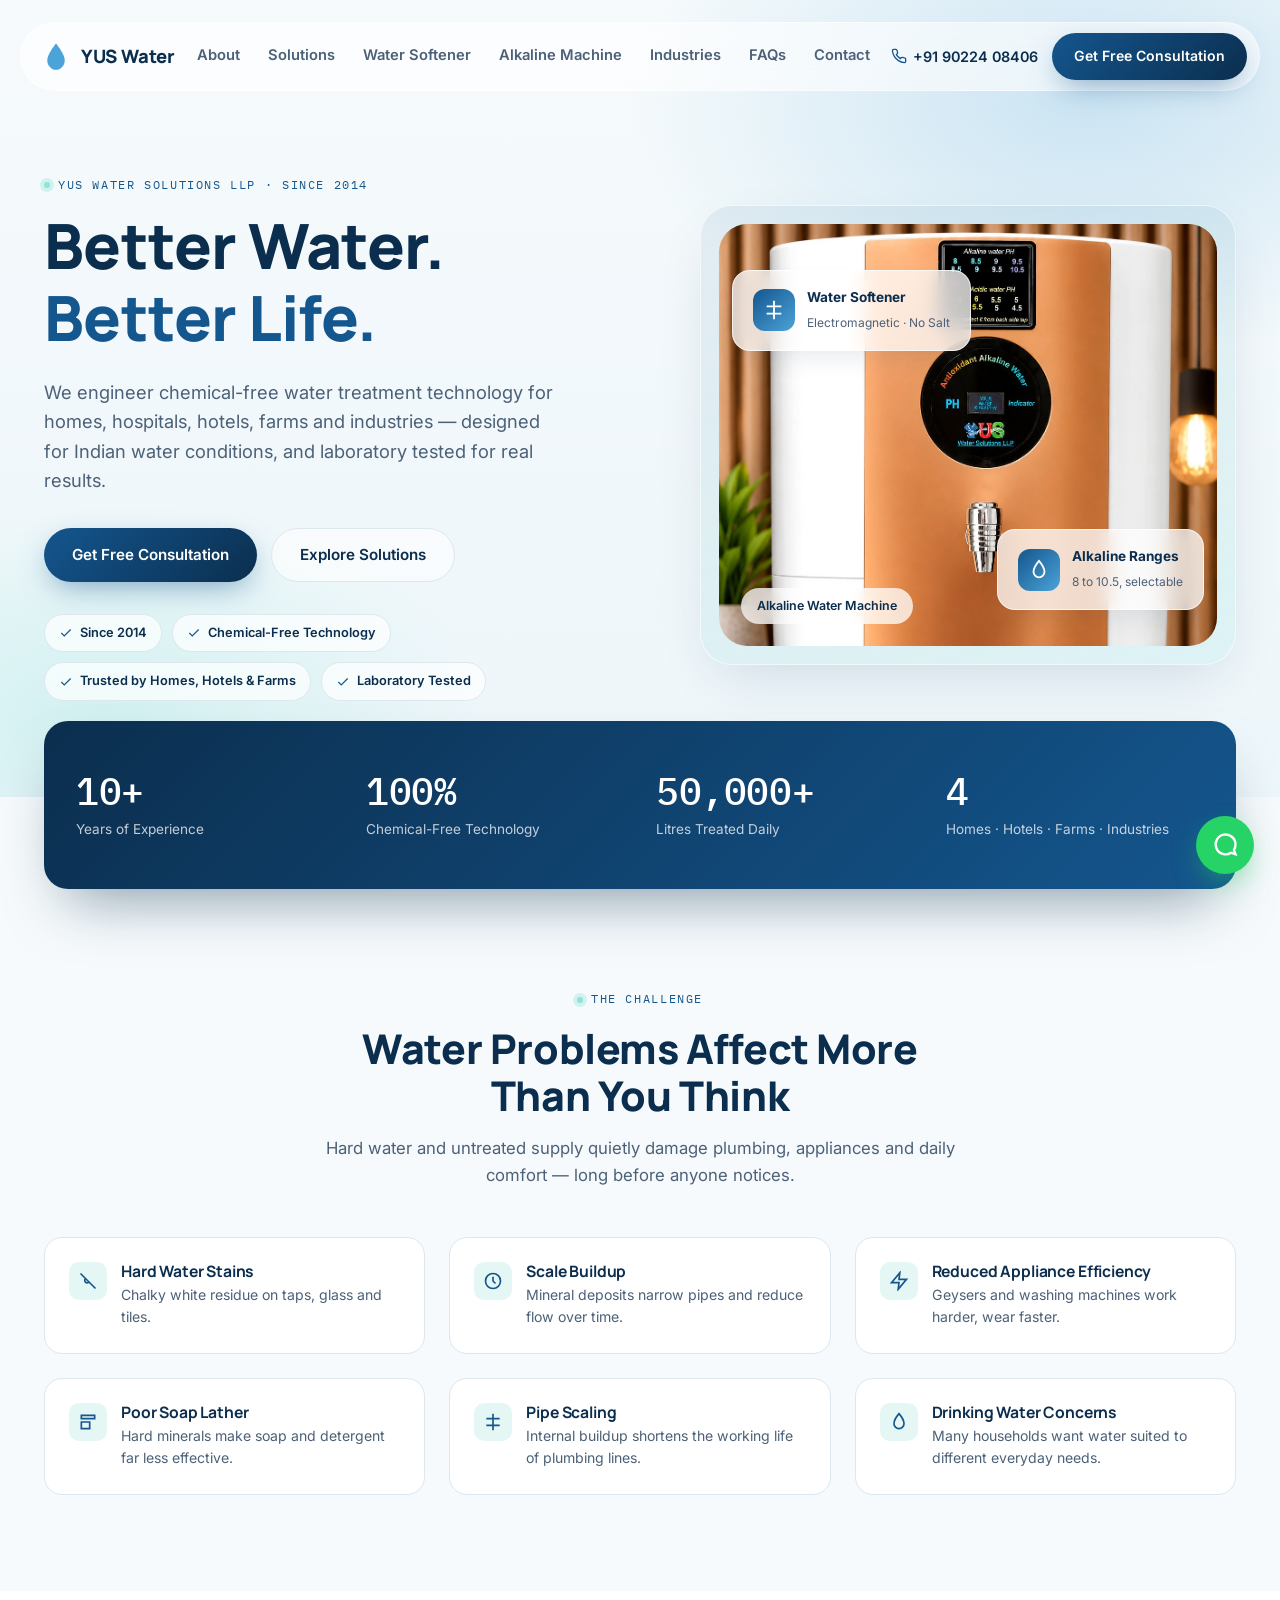
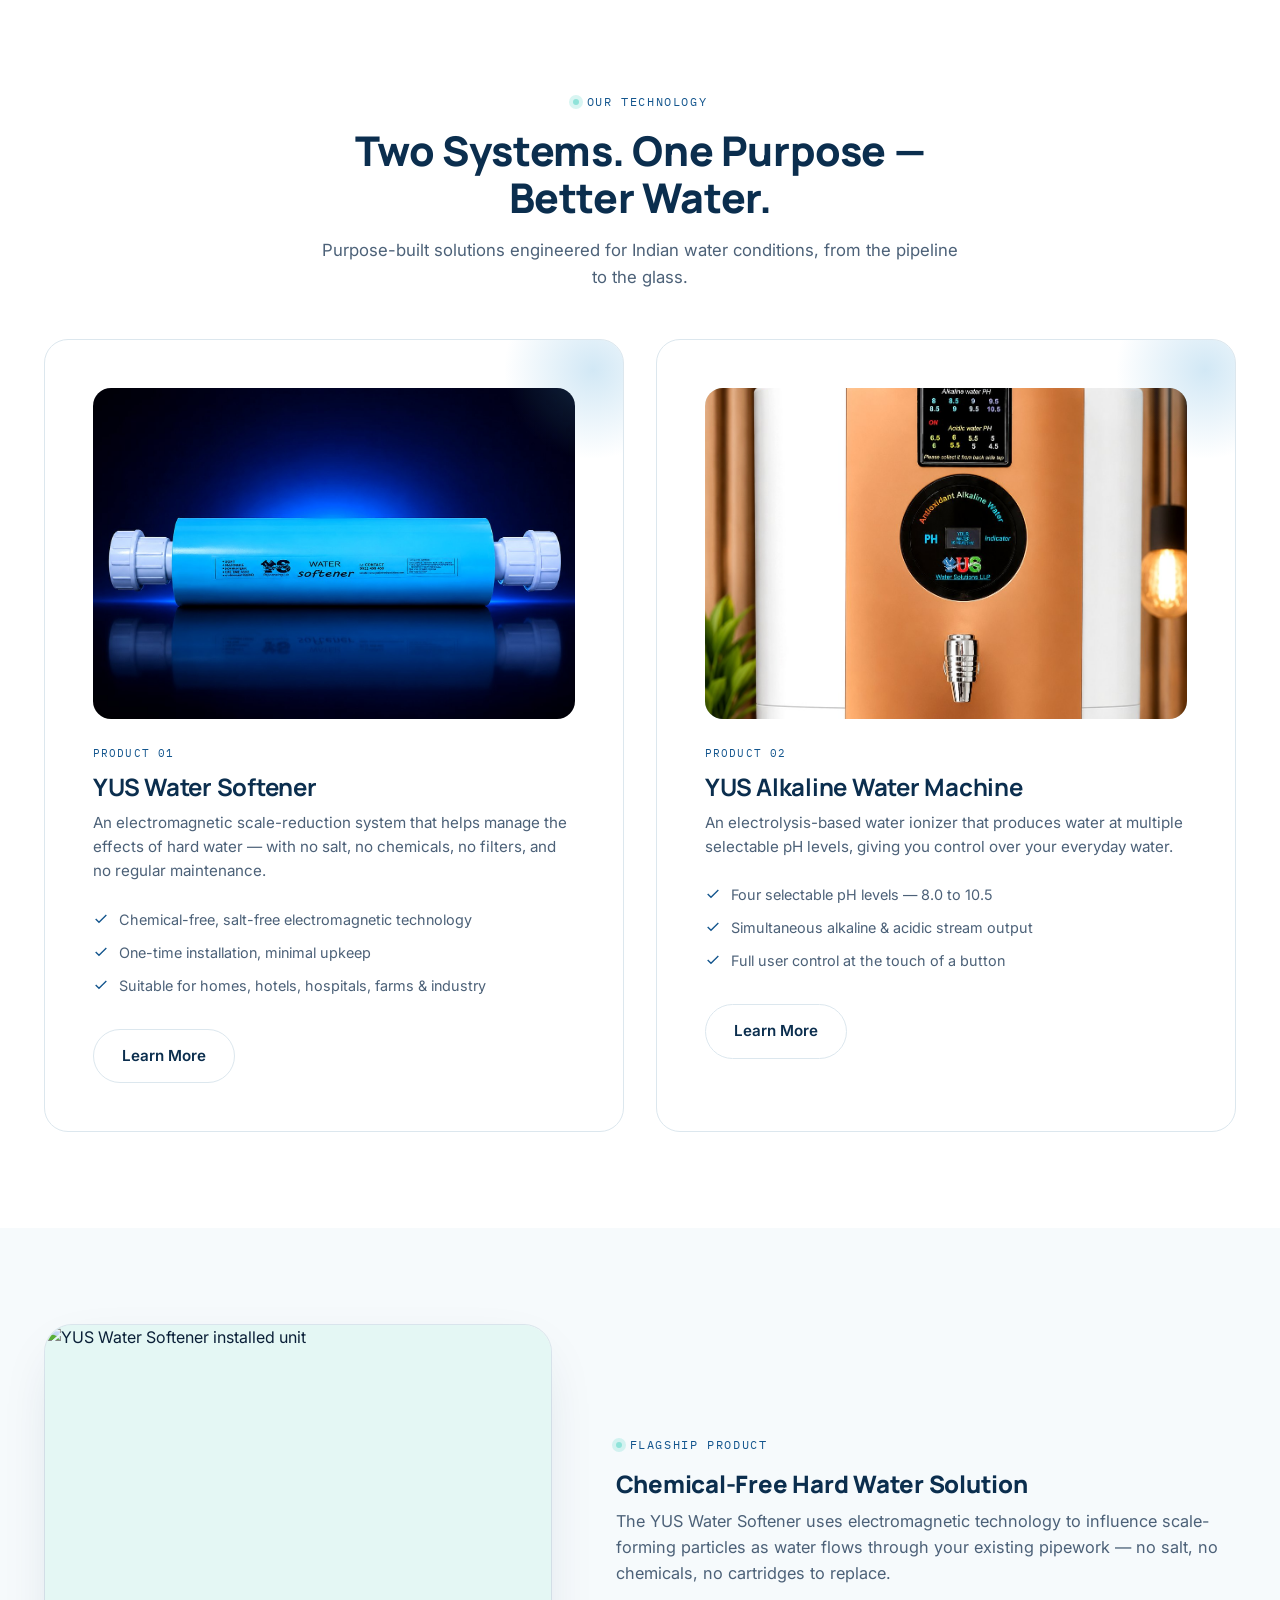
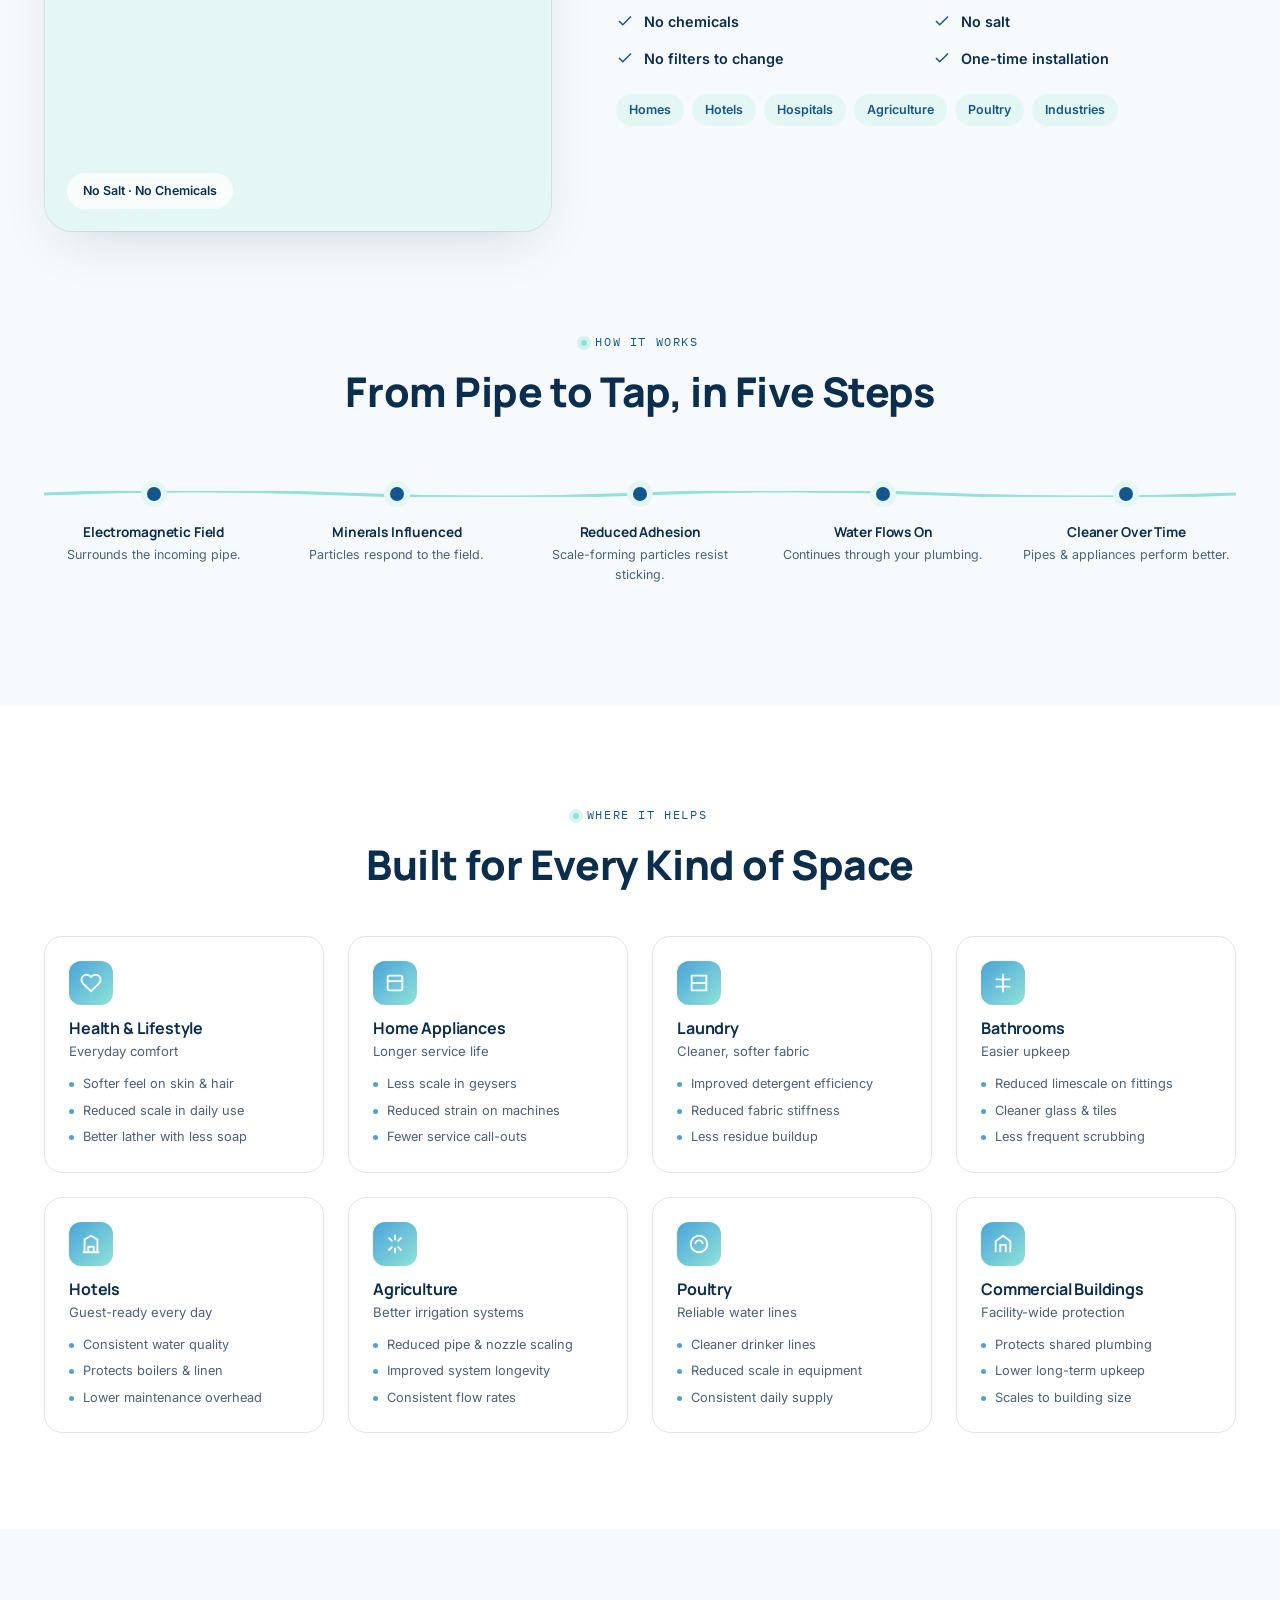
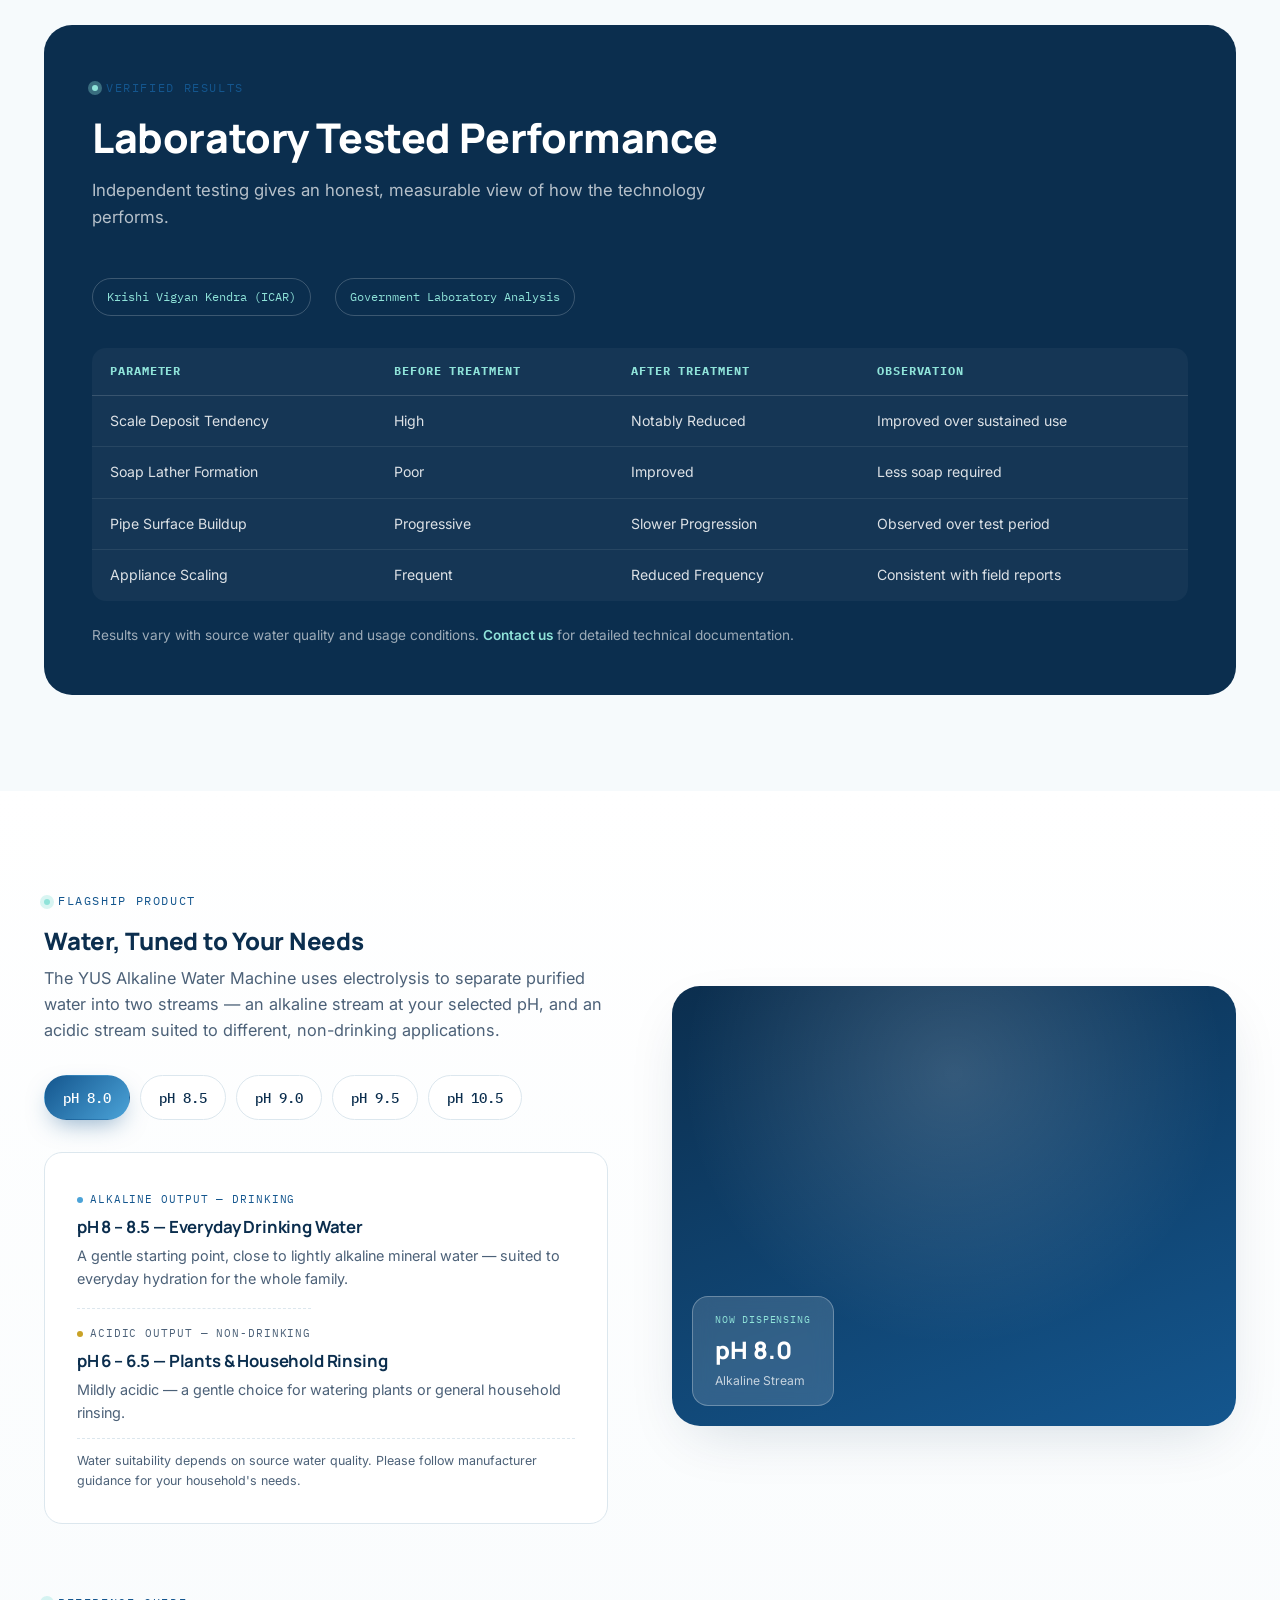
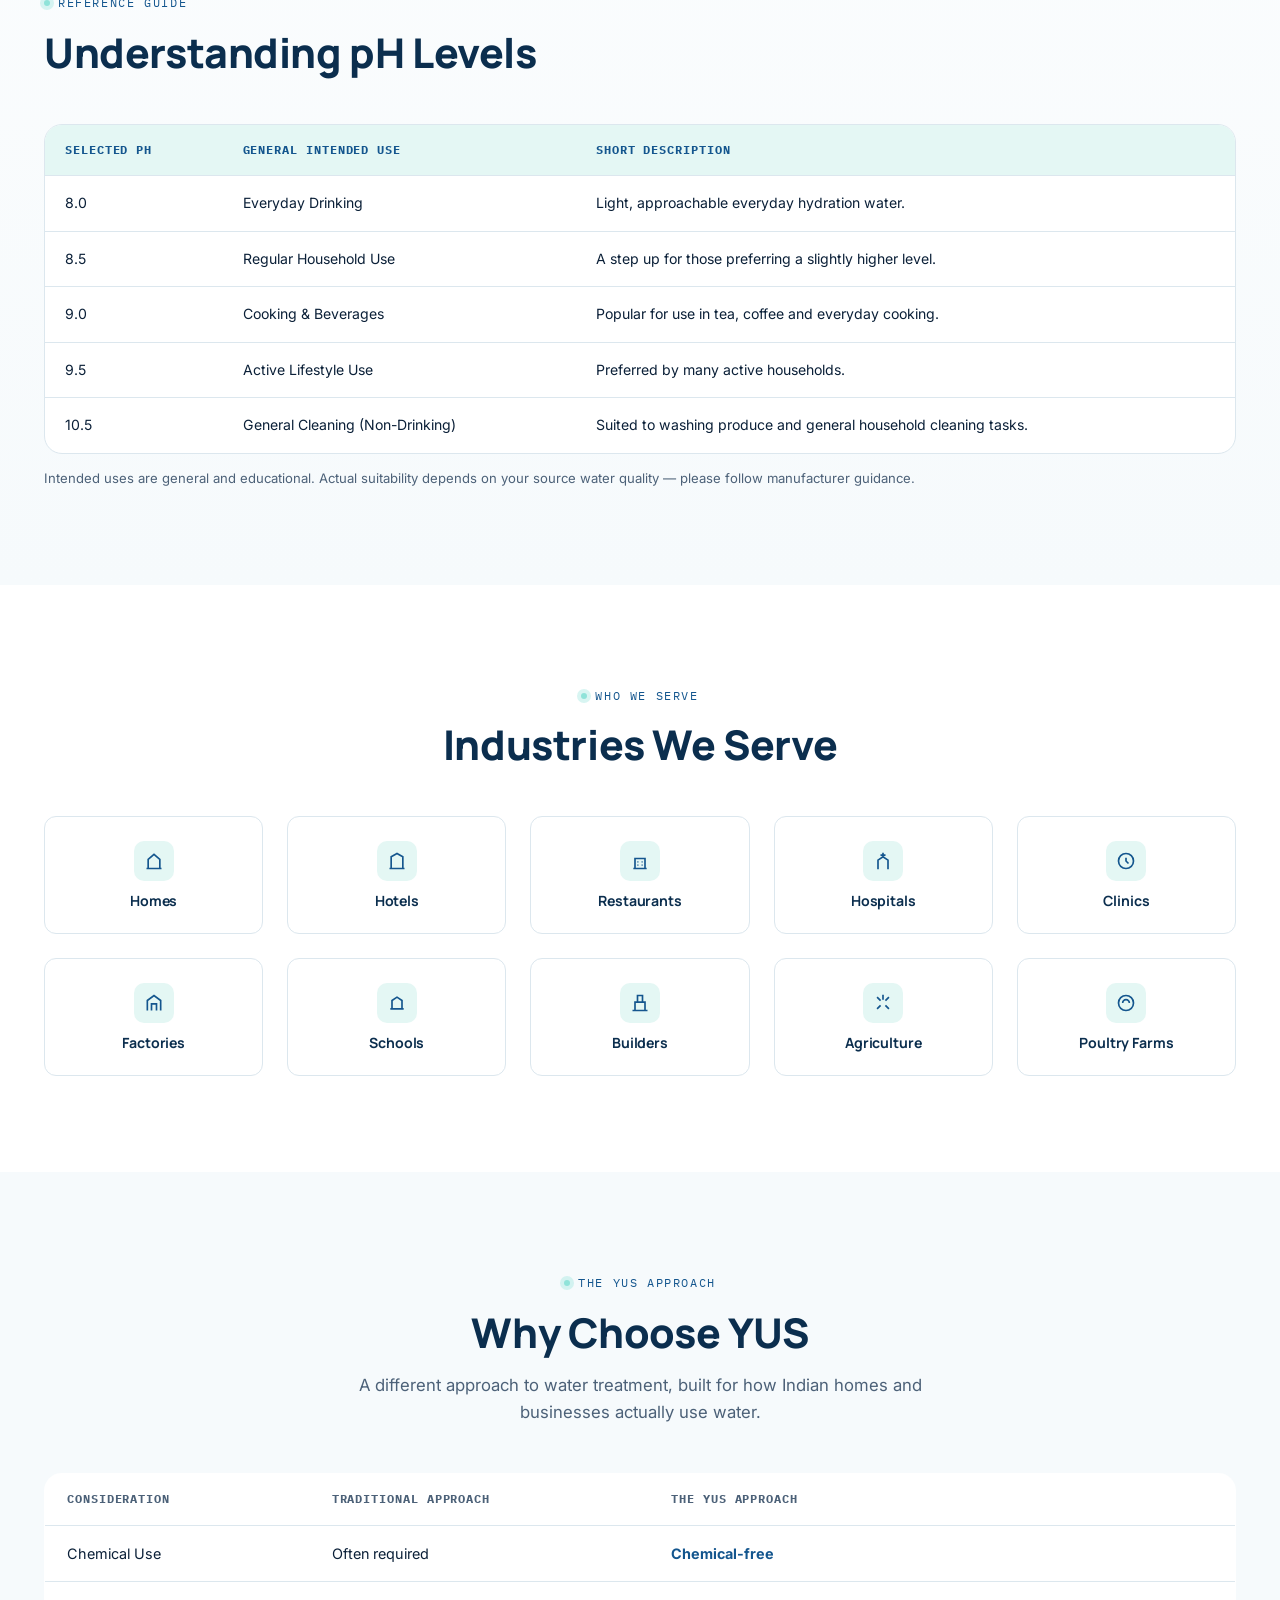
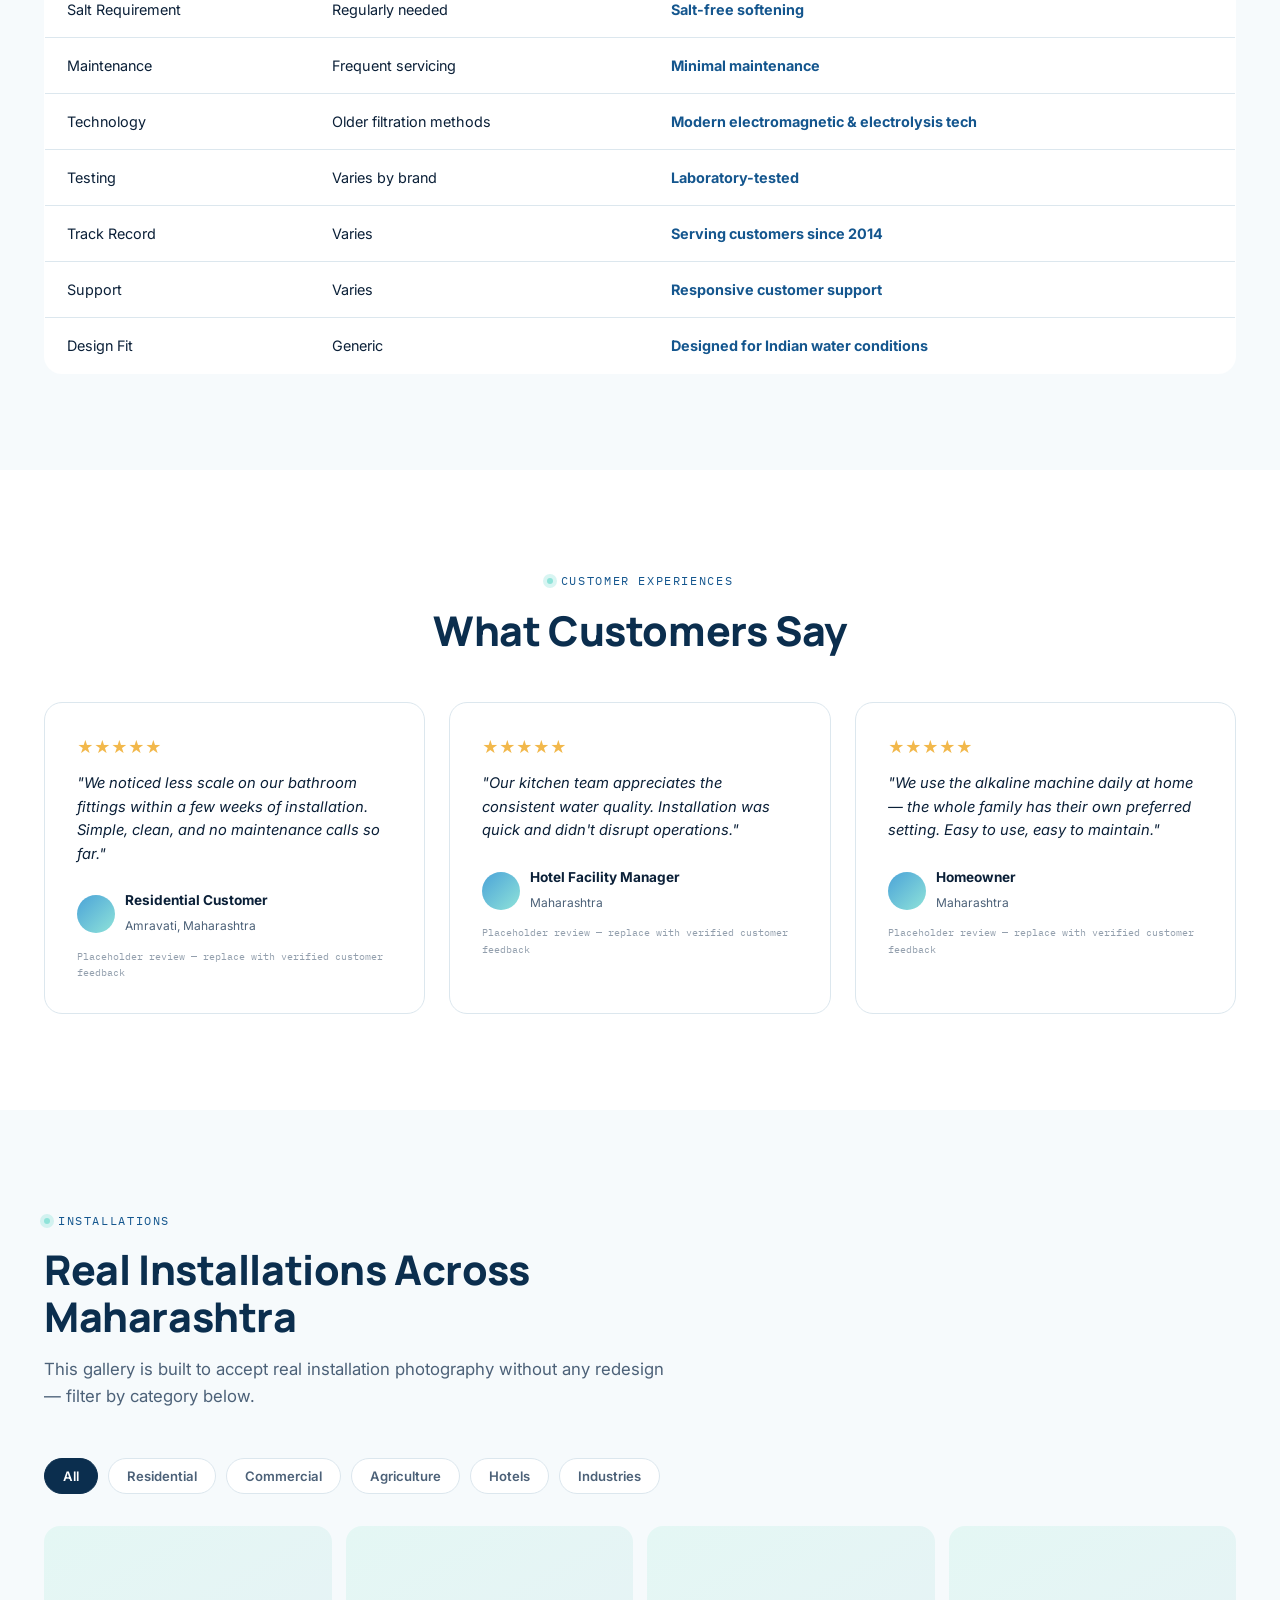
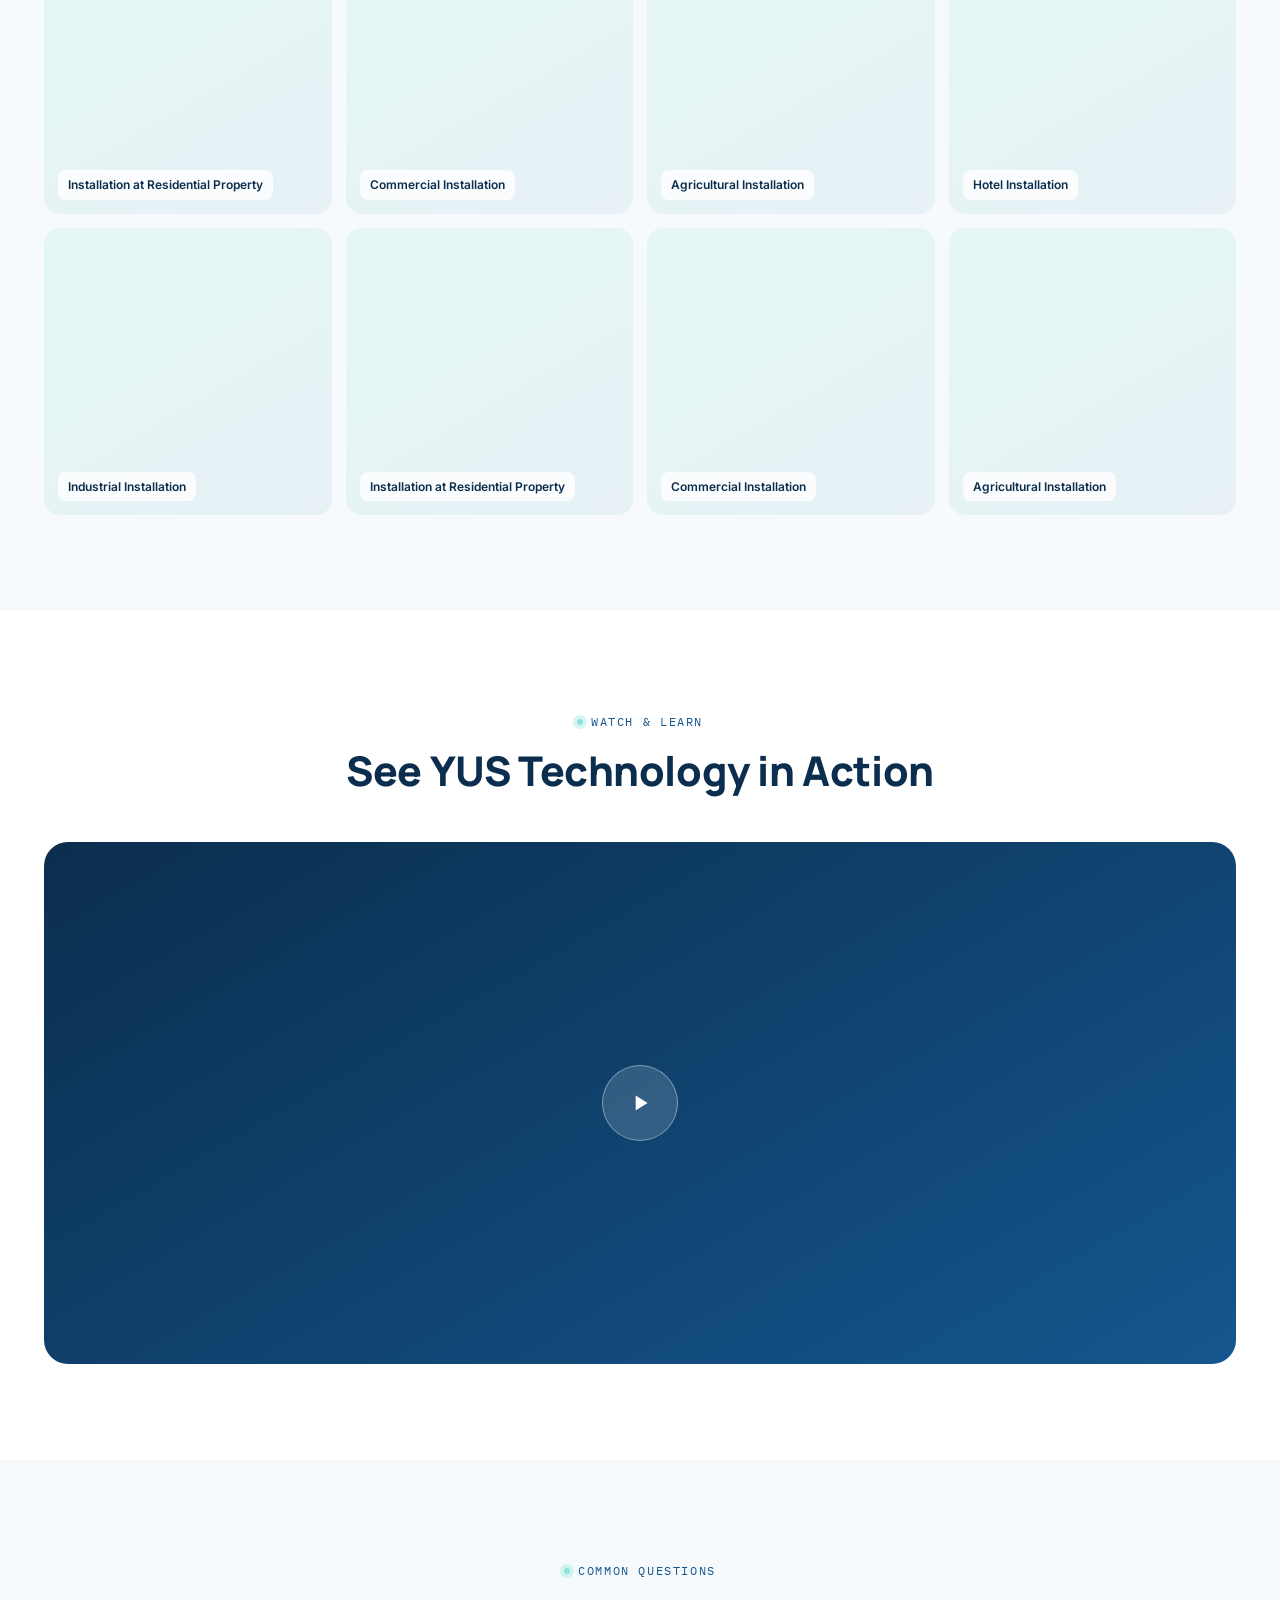
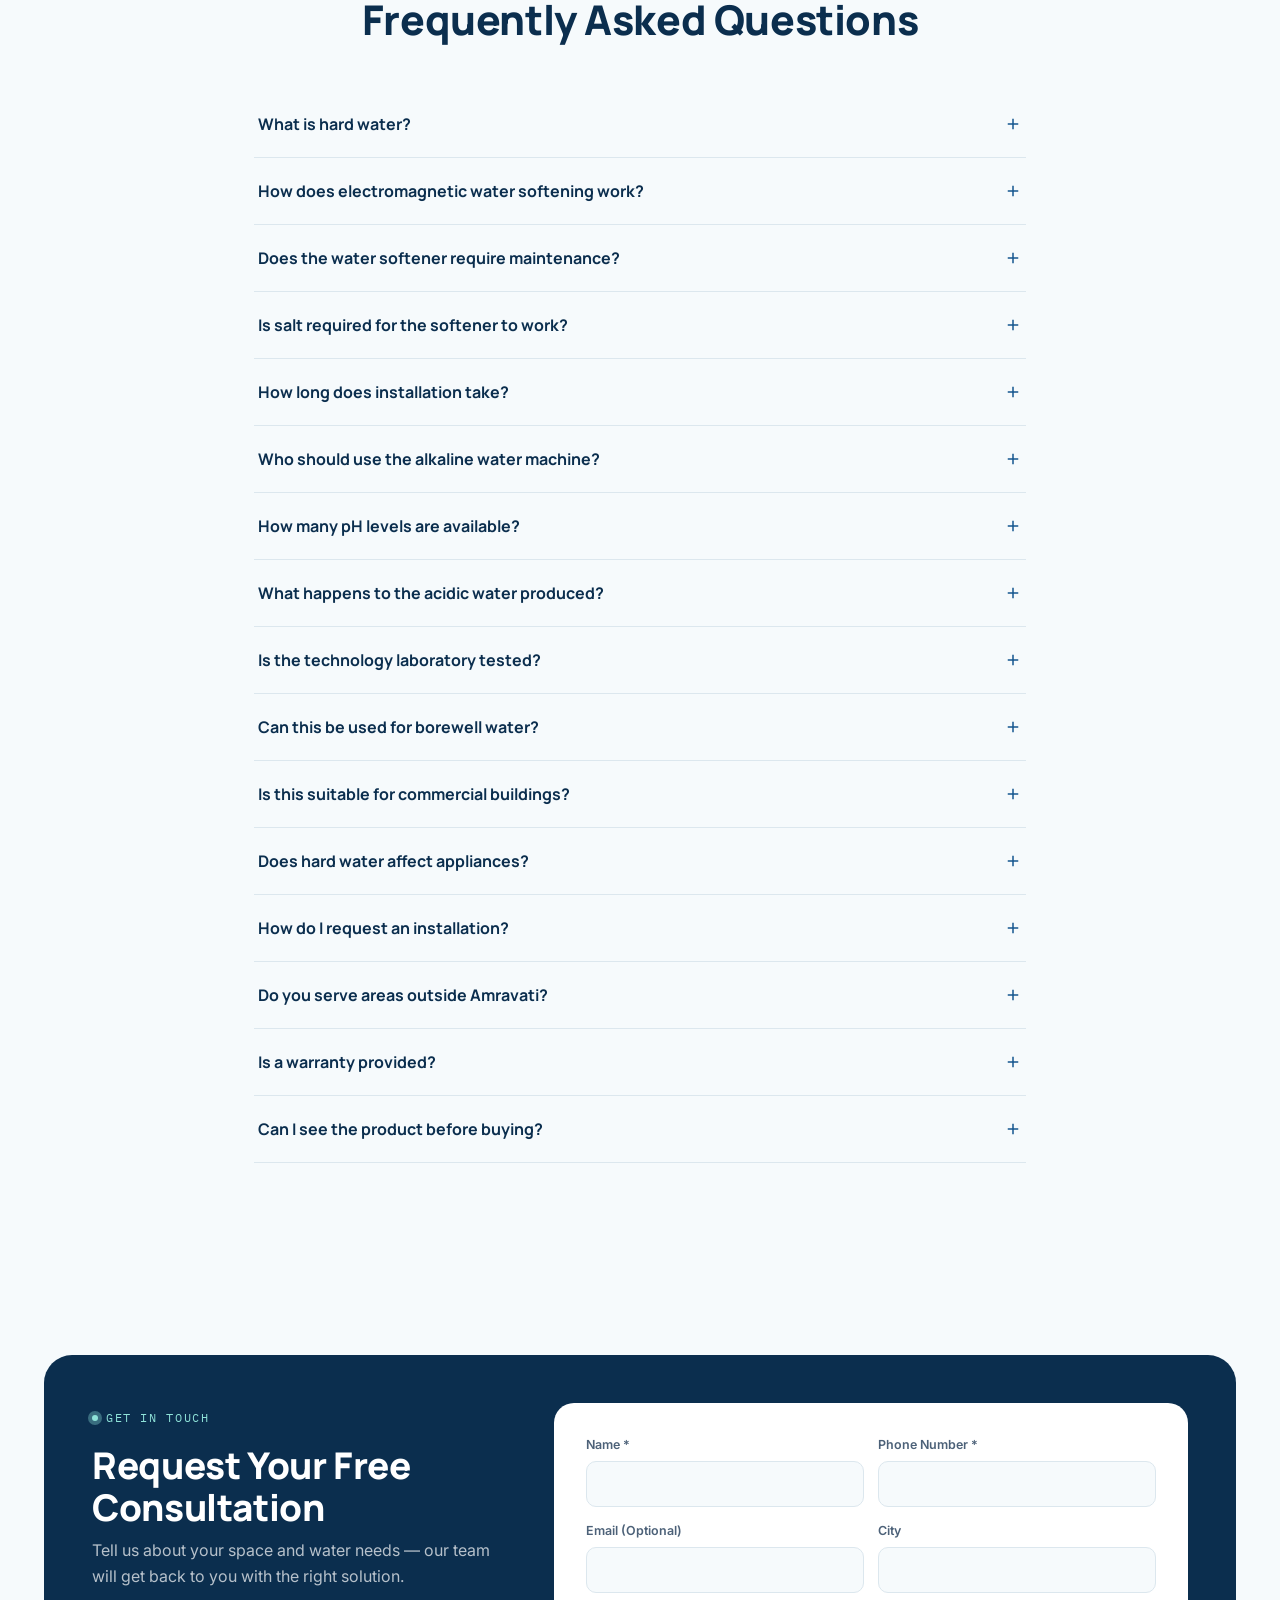
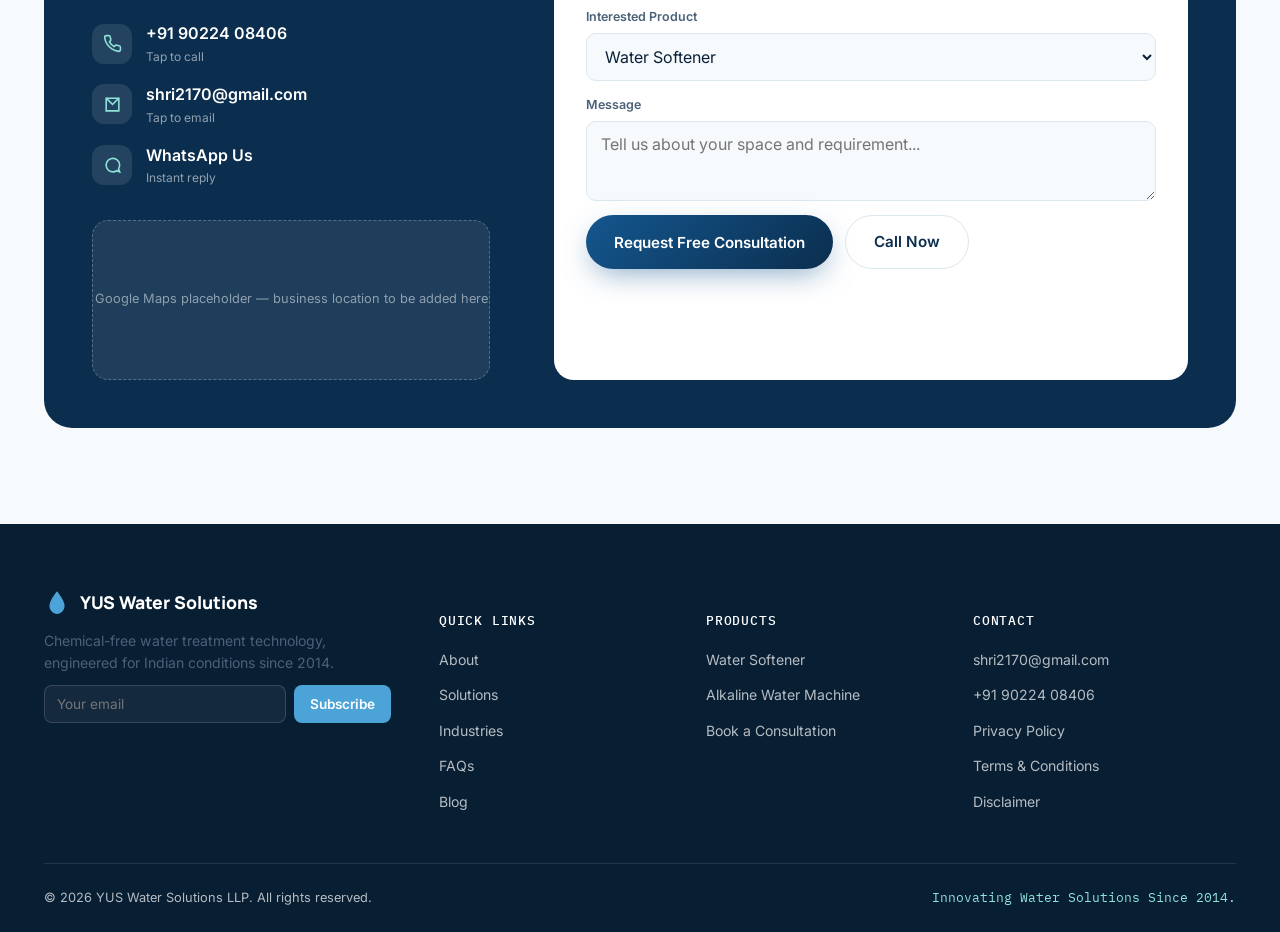
==== commit fe6e47d8: "ph levels added" ====
--- a/index.html
+++ b/index.html
@@ -75,7 +75,7 @@
       "@type": "Product",
       "position": 2,
       "name": "YUS Alkaline Water Machine",
-      "description": "Electrolysis-based water ionizer offering four selectable alkaline ranges from 8 to 10.5, each paired with a corresponding acidic stream."
+      "description": "Electrolysis-based water ionizer offering selectable pH levels."
     }
   ]
 }
@@ -109,7 +109,7 @@
         +91 90224 08406
       </a>
       <a href="#contact" class="btn btn-primary nav-cta">Get Free Consultation</a>
-      <button class="nav-toggle" id="navToggle" aria-label="Open menu" aria-expanded="false" aria-controls="drawer">
+      <button class="nav-toggle" id="navToggle" aria-label="Open menu aria-expanded="false" aria-controls="drawer"">
         <svg width="20" height="20" viewBox="0 0 24 24" fill="none" stroke="#0B2038" stroke-width="2"><path d="M3 6h18M3 12h18M3 18h18"/></svg>
       </button>
     </div>
@@ -153,8 +153,8 @@
     </div>
     <div class="hero-visual">
       <div class="hero-ripple">
-        <div class="product-shot light focus-top">
-          <img src="assets/product/alkaline-machine.jpg" alt="YUS Alkaline Water Machine with selectable pH control panel" width="1099" height="1431" loading="eager">
+     <div class="product-shot light focus-top">
+     <img src="assets/product/alkaline-machine.jpg" alt="..." width="1099" height="1431" loading="eager">
           <span class="shot-caption">Alkaline Water Machine</span>
         </div>
       </div>
@@ -231,7 +231,7 @@
     </div>
     <div class="solutions-grid">
       <div class="solution-card reveal">
-        <div class="card-media"><img src="assets/product/water-softener.jpg" alt="YUS Water Softener electromagnetic device" loading="lazy" width="1400" height="931"></div>
+        <div class="card-media"><img src="assets/product/water-softener.jpg" ... width="1400" height="931"></div>
         <span class="tag">Product 01</span>
         <h3>YUS Water Softener</h3>
         <p class="desc">An electromagnetic scale-reduction system that helps manage the effects of hard water — with no salt, no chemicals, no filters, and no regular maintenance.</p>
@@ -243,12 +243,12 @@
         <a href="#softener" class="btn btn-ghost">Learn More</a>
       </div>
       <div class="solution-card reveal reveal-delay-1">
-        <div class="card-media"><img src="assets/product/alkaline-machine.jpg" alt="YUS Alkaline Water Machine" loading="lazy" width="1099" height="1431" style="object-position:center 18%;"></div>
+        <div class="card-media"><img src="assets/product/alkaline-machine.jpg" ... width="1099" height="1431" style="object-position:center 18%;"></div>
         <span class="tag">Product 02</span>
         <h3>YUS Alkaline Water Machine</h3>
         <p class="desc">An electrolysis-based water ionizer that produces water at multiple selectable pH levels, giving you control over your everyday water.</p>
         <ul class="feat-list">
-          <li><svg viewBox="0 0 24 24" fill="none" stroke="currentColor" stroke-width="2"><path d="M20 6L9 17l-5-5"/></svg>Four selectable alkaline ranges — 8 to 10.5</li>
+          <li><svg viewBox="0 0 24 24" fill="none" stroke="currentColor" stroke-width="2"><path d="M20 6L9 17l-5-5"/></svg>Four selectable pH levels — 8.0 to 10.5</li>
           <li><svg viewBox="0 0 24 24" fill="none" stroke="currentColor" stroke-width="2"><path d="M20 6L9 17l-5-5"/></svg>Simultaneous alkaline & acidic stream output</li>
           <li><svg viewBox="0 0 24 24" fill="none" stroke="currentColor" stroke-width="2"><path d="M20 6L9 17l-5-5"/></svg>Full user control at the touch of a button</li>
         </ul>
@@ -266,7 +266,7 @@
     <div class="deep-grid">
       <div class="deep-visual reveal" style="padding:0;">
         <div class="product-shot light" style="width:100%;height:100%;">
-          <img src="assets/product/water-softener.jpg" alt="YUS Water Softener installed unit" loading="lazy" width="1400" height="931">
+          <img src="assets/product/water-softener.png" alt="YUS Water Softener installed unit" loading="lazy" width="601" height="495">
           <span class="shot-caption">No Salt · No Chemicals</span>
         </div>
       </div>
@@ -403,31 +403,33 @@
         <h2>Water, Tuned to Your Needs</h2>
         <p style="margin-top:10px;font-size:1.02rem;">The YUS Alkaline Water Machine uses electrolysis to separate purified water into two streams — an alkaline stream at your selected pH, and an acidic stream suited to different, non-drinking applications.</p>
 
-        <div class="ph-selector" role="group" aria-label="Select alkaline pH range">
-          <button class="ph-btn active" data-ph="8-8.5" aria-pressed="true">8 – 8.5</button>
-          <button class="ph-btn" data-ph="8.5-9" aria-pressed="false">8.5 – 9</button>
-          <button class="ph-btn" data-ph="9-9.5" aria-pressed="false">9 – 9.5</button>
-          <button class="ph-btn" data-ph="9.5-10.5" aria-pressed="false">9.5 – 10.5</button>
+        <div class="ph-selector" role="group" aria-label="Select pH level">
+          <button class="ph-btn active" data-ph="8.0">pH 8.0</button>
+          <button class="ph-btn" data-ph="8.5">pH 8.5</button>
+          <button class="ph-btn" data-ph="9.0">pH 9.0</button>
+          <button class="ph-btn" data-ph="9.5">pH 9.5</button>
+          <button class="ph-btn" data-ph="10.5">pH 10.5</button>
         </div>
 
         <div class="ph-panel">
+          <span class="ph-panel-tag">Alkaline Output — Drinking</span>
           <h4 id="phTitle">pH 8 – 8.5 — Everyday Drinking Water</h4>
           <p id="phDesc">A gentle starting point, close to lightly alkaline mineral water — suited to everyday hydration for the whole family.</p>
+
+          <span class="ph-panel-tag acid">Acidic Output — Non-Drinking</span>
+          <h4 id="phAcidTitle">pH 6 – 6.5 — Plants &amp; Household Rinsing</h4>
+          <p id="phAcidDesc">Mildly acidic — a gentle choice for watering plants or general household rinsing.</p>
+
           <p class="disc">Water suitability depends on source water quality. Please follow manufacturer guidance for your household's needs.</p>
         </div>
       </div>
 
       <div class="machine-visual reveal">
-        <img class="machine-photo" src="assets/product/alkaline-machine.jpg" alt="YUS Alkaline Water Machine dispensing alkaline water" loading="lazy" width="1099" height="1431">
-        <div class="machine-scrim"></div>
         <div class="machine-ambient"></div>
         <div class="ph-readout" id="phReadout">
-          <span class="ph-readout-label">Alkaline Output</span>
-          <span class="ph-readout-value" id="phReadoutValue">pH 8 – 8.5</span>
-        </div>
-        <div class="ph-readout-acid" id="phReadoutAcid">
-          <span class="ph-readout-label">Acidic Output</span>
-          <span class="ph-readout-value" id="phReadoutAcidValue">pH 6 – 6.5</span>
+          <span class="ph-readout-label">Now Dispensing</span>
+          <span class="ph-readout-value" id="phReadoutValue">pH 8.0</span>
+          <span class="ph-readout-sub" id="phReadoutSub">Alkaline Stream</span>
         </div>
       </div>
     </div>
@@ -438,12 +440,13 @@
     </div>
     <div class="ph-table-wrap">
       <table class="ph-table">
-        <thead><tr><th>Alkaline Range</th><th>Acidic Range Produced</th><th>General Intended Use</th><th>Short Description</th></tr></thead>
+        <thead><tr><th>Selected pH</th><th>General Intended Use</th><th>Short Description</th></tr></thead>
         <tbody>
-          <tr><td>8 – 8.5</td><td>6 – 6.5</td><td>Everyday Drinking</td><td>Light, approachable everyday hydration water.</td></tr>
-          <tr><td>8.5 – 9</td><td>5.5 – 6</td><td>Regular Household Use</td><td>A step up for those preferring a slightly higher level.</td></tr>
-          <tr><td>9 – 9.5</td><td>5 – 5.5</td><td>Cooking, Beverages &amp; Active Use</td><td>Popular for tea, coffee, everyday cooking and active households.</td></tr>
-          <tr><td>9.5 – 10.5</td><td>4.5 – 5</td><td>General Cleaning (Non-Drinking)</td><td>Suited to washing produce and general household cleaning tasks.</td></tr>
+          <tr><td>8.0</td><td>Everyday Drinking</td><td>Light, approachable everyday hydration water.</td></tr>
+          <tr><td>8.5</td><td>Regular Household Use</td><td>A step up for those preferring a slightly higher level.</td></tr>
+          <tr><td>9.0</td><td>Cooking & Beverages</td><td>Popular for use in tea, coffee and everyday cooking.</td></tr>
+          <tr><td>9.5</td><td>Active Lifestyle Use</td><td>Preferred by many active households.</td></tr>
+          <tr><td>10.5</td><td>General Cleaning (Non-Drinking)</td><td>Suited to washing produce and general household cleaning tasks.</td></tr>
         </tbody>
       </table>
     </div>
@@ -599,7 +602,7 @@
       <div class="faq-item"><button class="faq-q">Is salt required for the softener to work?<svg viewBox="0 0 24 24" fill="none" stroke="currentColor" stroke-width="2"><path d="M12 5v14M5 12h14"/></svg></button><div class="faq-a"><p>No. The YUS Water Softener is a salt-free, chemical-free electromagnetic system.</p></div></div>
       <div class="faq-item"><button class="faq-q">How long does installation take?<svg viewBox="0 0 24 24" fill="none" stroke="currentColor" stroke-width="2"><path d="M12 5v14M5 12h14"/></svg></button><div class="faq-a"><p>Installation is typically quick and non-intrusive, fitted directly onto your existing pipework. Our team will confirm exact timing during your consultation.</p></div></div>
       <div class="faq-item"><button class="faq-q">Who should use the alkaline water machine?<svg viewBox="0 0 24 24" fill="none" stroke="currentColor" stroke-width="2"><path d="M12 5v14M5 12h14"/></svg></button><div class="faq-a"><p>It's suited to households, offices and health-conscious consumers who want control over their everyday drinking water's pH level.</p></div></div>
-      <div class="faq-item"><button class="faq-q">How many pH ranges are available?<svg viewBox="0 0 24 24" fill="none" stroke="currentColor" stroke-width="2"><path d="M12 5v14M5 12h14"/></svg></button><div class="faq-a"><p>Four selectable alkaline ranges: 8–8.5, 8.5–9, 9–9.5 and 9.5–10.5. Each simultaneously produces a paired acidic range (6–6.5, 5.5–6, 5–5.5 and 4.5–5 respectively).</p></div></div>
+      <div class="faq-item"><button class="faq-q">How many pH levels are available?<svg viewBox="0 0 24 24" fill="none" stroke="currentColor" stroke-width="2"><path d="M12 5v14M5 12h14"/></svg></button><div class="faq-a"><p>Five selectable levels: 8.0, 8.5, 9.0, 9.5 and 10.5.</p></div></div>
       <div class="faq-item"><button class="faq-q">What happens to the acidic water produced?<svg viewBox="0 0 24 24" fill="none" stroke="currentColor" stroke-width="2"><path d="M12 5v14M5 12h14"/></svg></button><div class="faq-a"><p>Electrolysis naturally separates water into two streams. The acidic stream is intended for suitable non-drinking applications depending on the selected level.</p></div></div>
       <div class="faq-item"><button class="faq-q">Is the technology laboratory tested?<svg viewBox="0 0 24 24" fill="none" stroke="currentColor" stroke-width="2"><path d="M12 5v14M5 12h14"/></svg></button><div class="faq-a"><p>Yes, testing has been carried out with reference to Krishi Vigyan Kendra (ICAR) and government laboratory analysis.</p></div></div>
       <div class="faq-item"><button class="faq-q">Can this be used for borewell water?<svg viewBox="0 0 24 24" fill="none" stroke="currentColor" stroke-width="2"><path d="M12 5v14M5 12h14"/></svg></button><div class="faq-a"><p>Yes, the water softener is commonly used for borewell water. Our team can advise on the right setup for your source water.</p></div></div>
@@ -623,7 +626,7 @@
     {"@type":"Question","name":"How does electromagnetic water softening work?","acceptedAnswer":{"@type":"Answer","text":"An electromagnetic field is applied around the incoming pipe, influencing mineral particles so they are less likely to adhere to pipe and appliance surfaces."}},
     {"@type":"Question","name":"Does the water softener require maintenance?","acceptedAnswer":{"@type":"Answer","text":"The system is designed for minimal maintenance after a one-time installation, with no filters or cartridges to replace."}},
     {"@type":"Question","name":"Is salt required for the softener to work?","acceptedAnswer":{"@type":"Answer","text":"No. The YUS Water Softener is a salt-free, chemical-free electromagnetic system."}},
-    {"@type":"Question","name":"How many pH ranges are available on the alkaline machine?","acceptedAnswer":{"@type":"Answer","text":"Four selectable alkaline ranges: 8-8.5, 8.5-9, 9-9.5 and 9.5-10.5, each paired with a corresponding acidic range."}}
+    {"@type":"Question","name":"How many pH levels are available on the alkaline machine?","acceptedAnswer":{"@type":"Answer","text":"Five selectable levels: 8.0, 8.5, 9.0, 9.5 and 10.5."}}
   ]
 }
 </script>
--- a/styles.css
+++ b/styles.css
@@ -339,8 +339,11 @@
 }
 .ph-panel h4{font-size:1.05rem;}
 .ph-panel p{margin-top:8px;font-size:0.9rem;}
+.ph-panel-tag{display:inline-flex;align-items:center;gap:7px;font-family:var(--font-mono);font-size:0.7rem;letter-spacing:.08em;text-transform:uppercase;color:var(--royal);margin-bottom:8px;}
+.ph-panel-tag::before{content:"";width:6px;height:6px;border-radius:50%;background:var(--sky);}
+.ph-panel-tag.acid{color:var(--ink-soft);margin-top:18px;padding-top:16px;border-top:1px dashed var(--line);}
+.ph-panel-tag.acid::before{background:#C9A227;}
 .ph-panel .disc{margin-top:14px;font-size:0.78rem;color:var(--ink-soft);border-top:1px dashed var(--line);padding-top:12px;}
-
 .machine-visual{position:relative;height:440px;border-radius:28px;overflow:hidden;display:flex;align-items:center;justify-content:center;box-shadow:var(--shadow-soft);background:linear-gradient(160deg,#0B2E4E,#14568E);}
 .machine-visual .machine-photo{position:absolute;inset:0;width:100%;height:100%;object-fit:cover;object-position:center 22%;transition:transform .7s var(--ease);}
 .machine-visual:hover .machine-photo{transform:scale(1.03);}
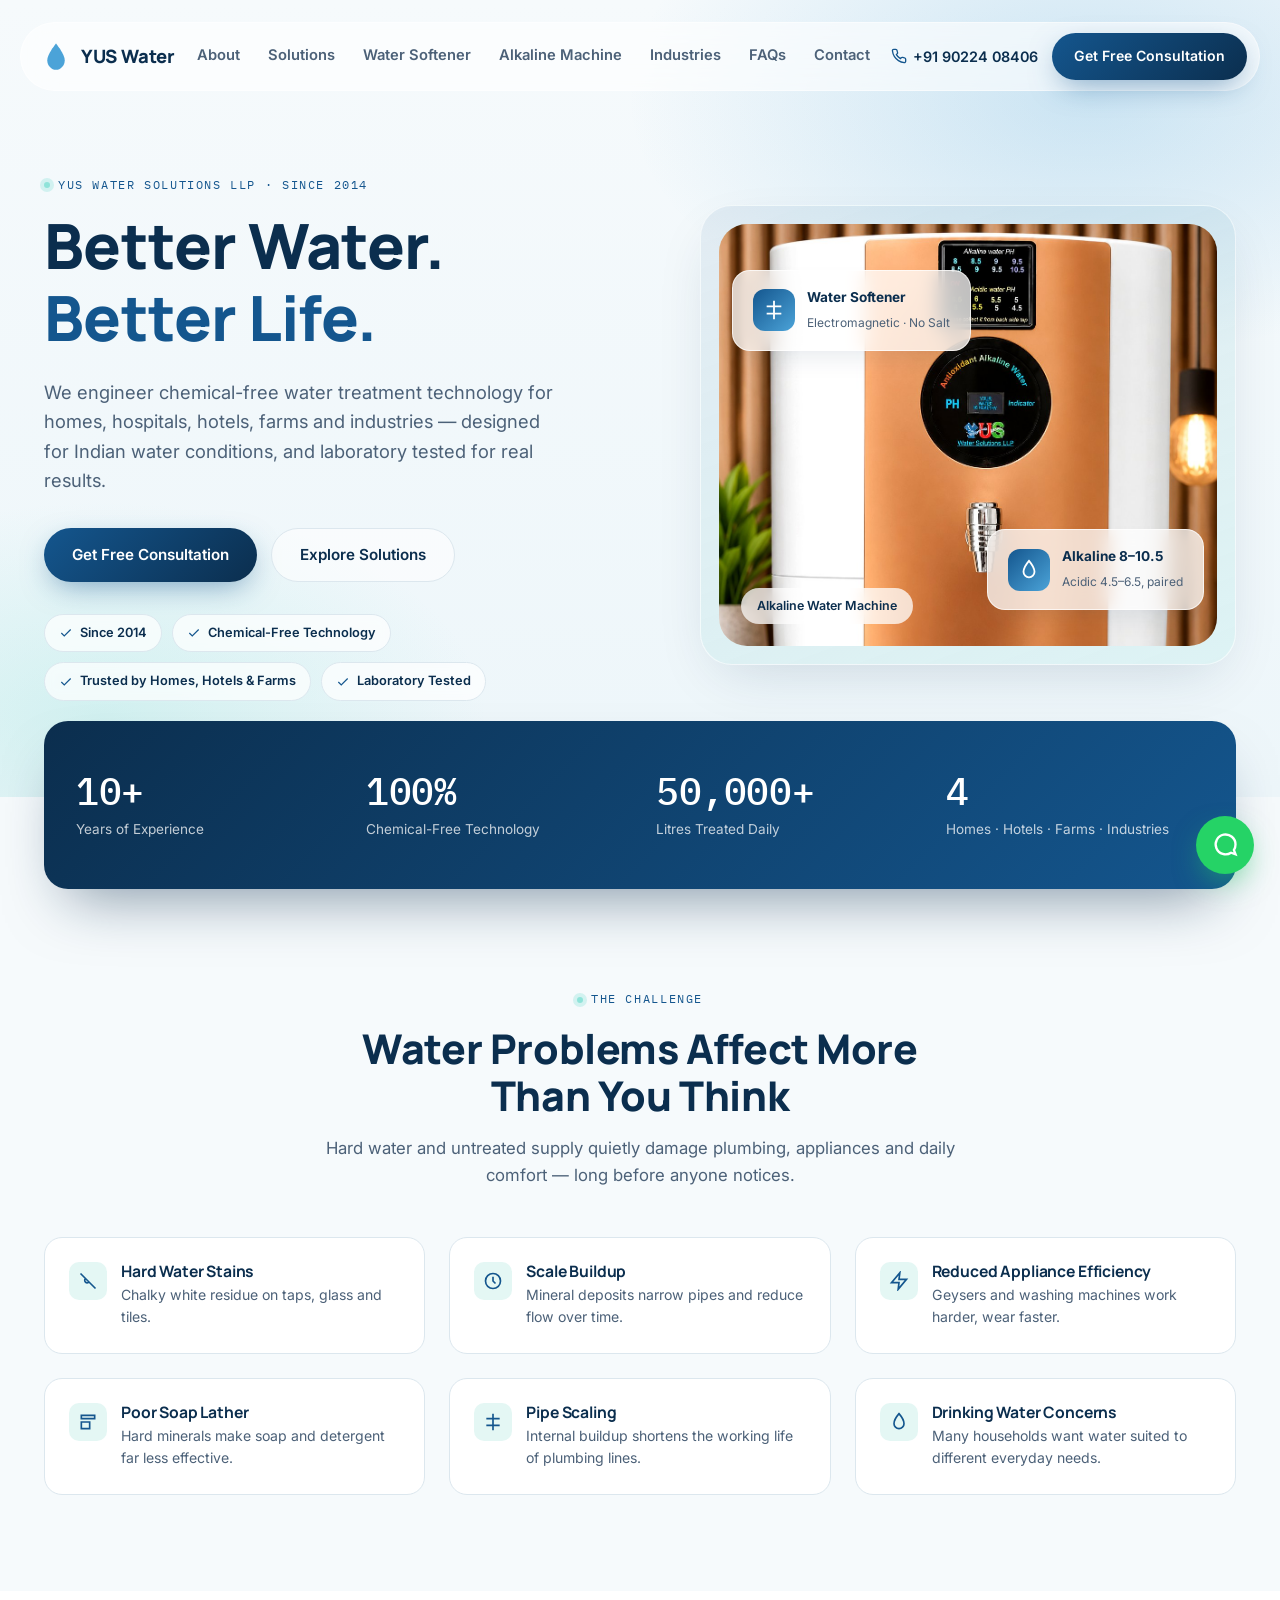
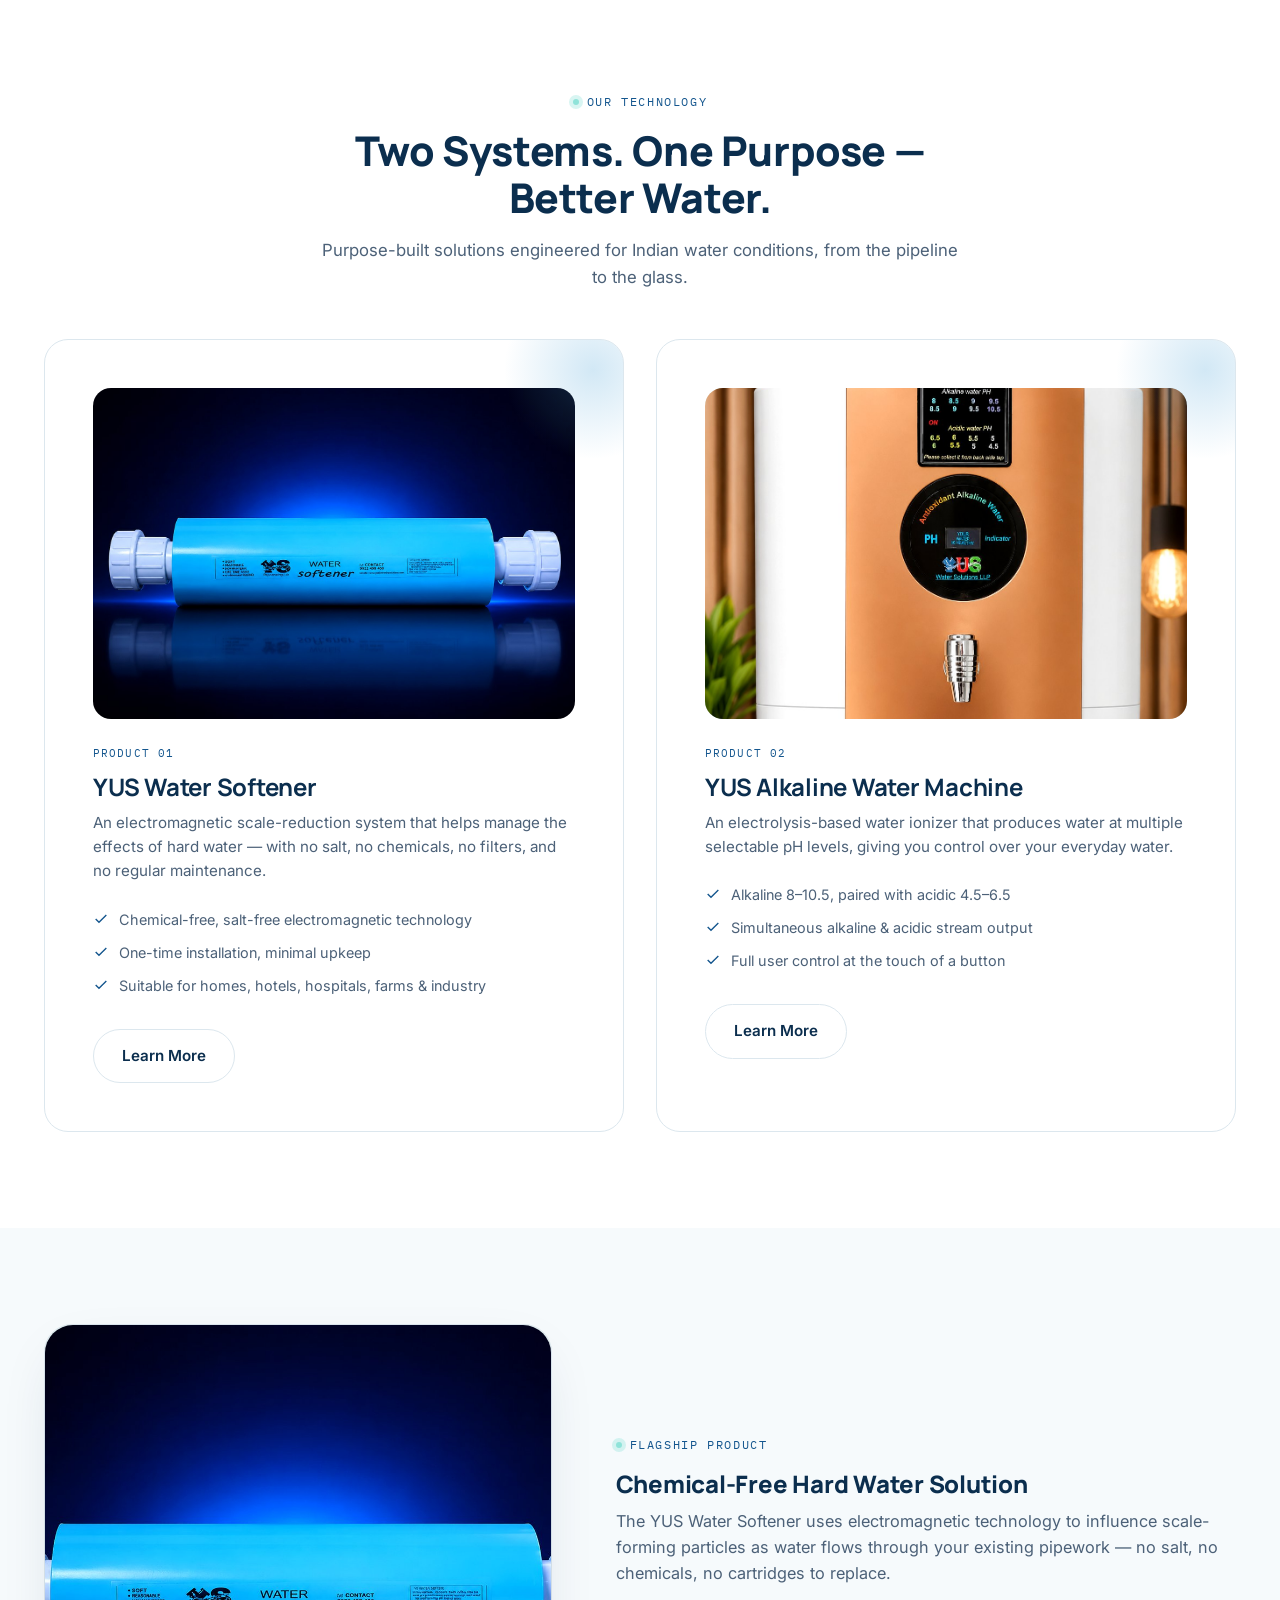
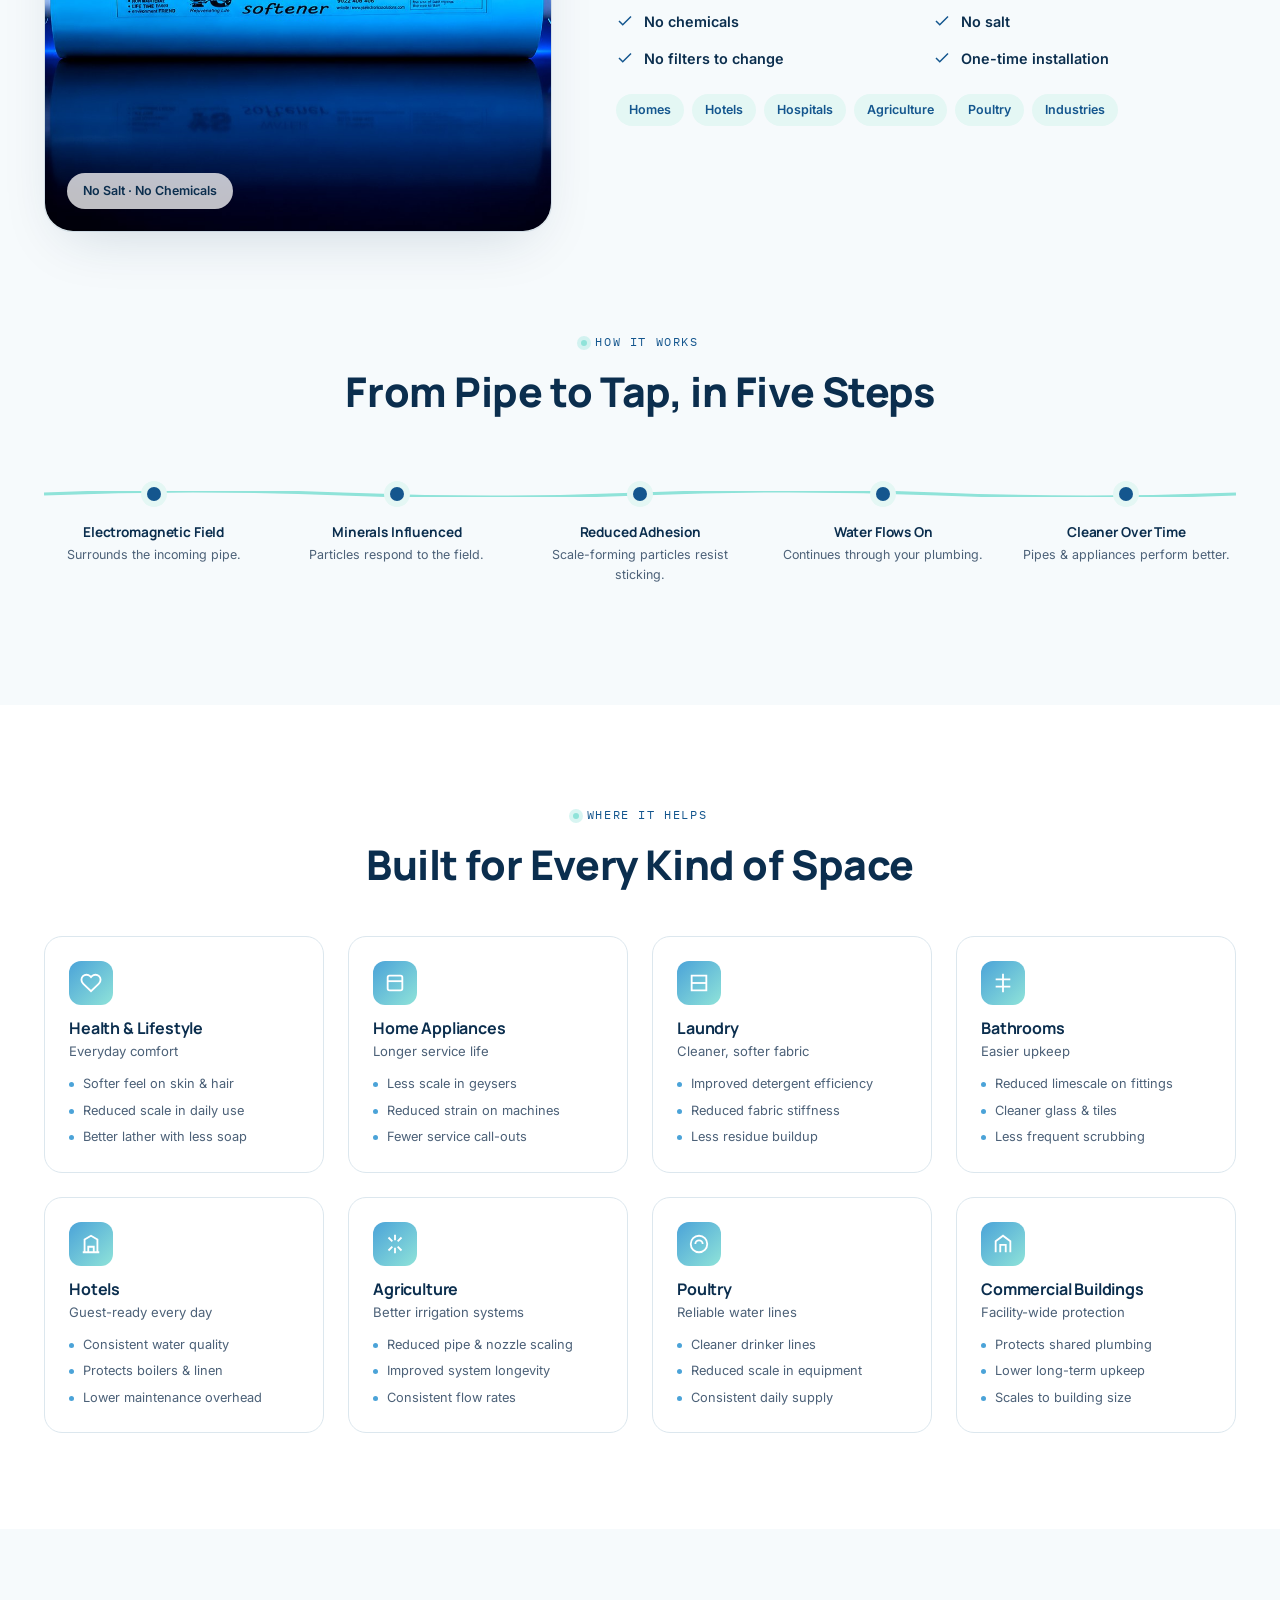
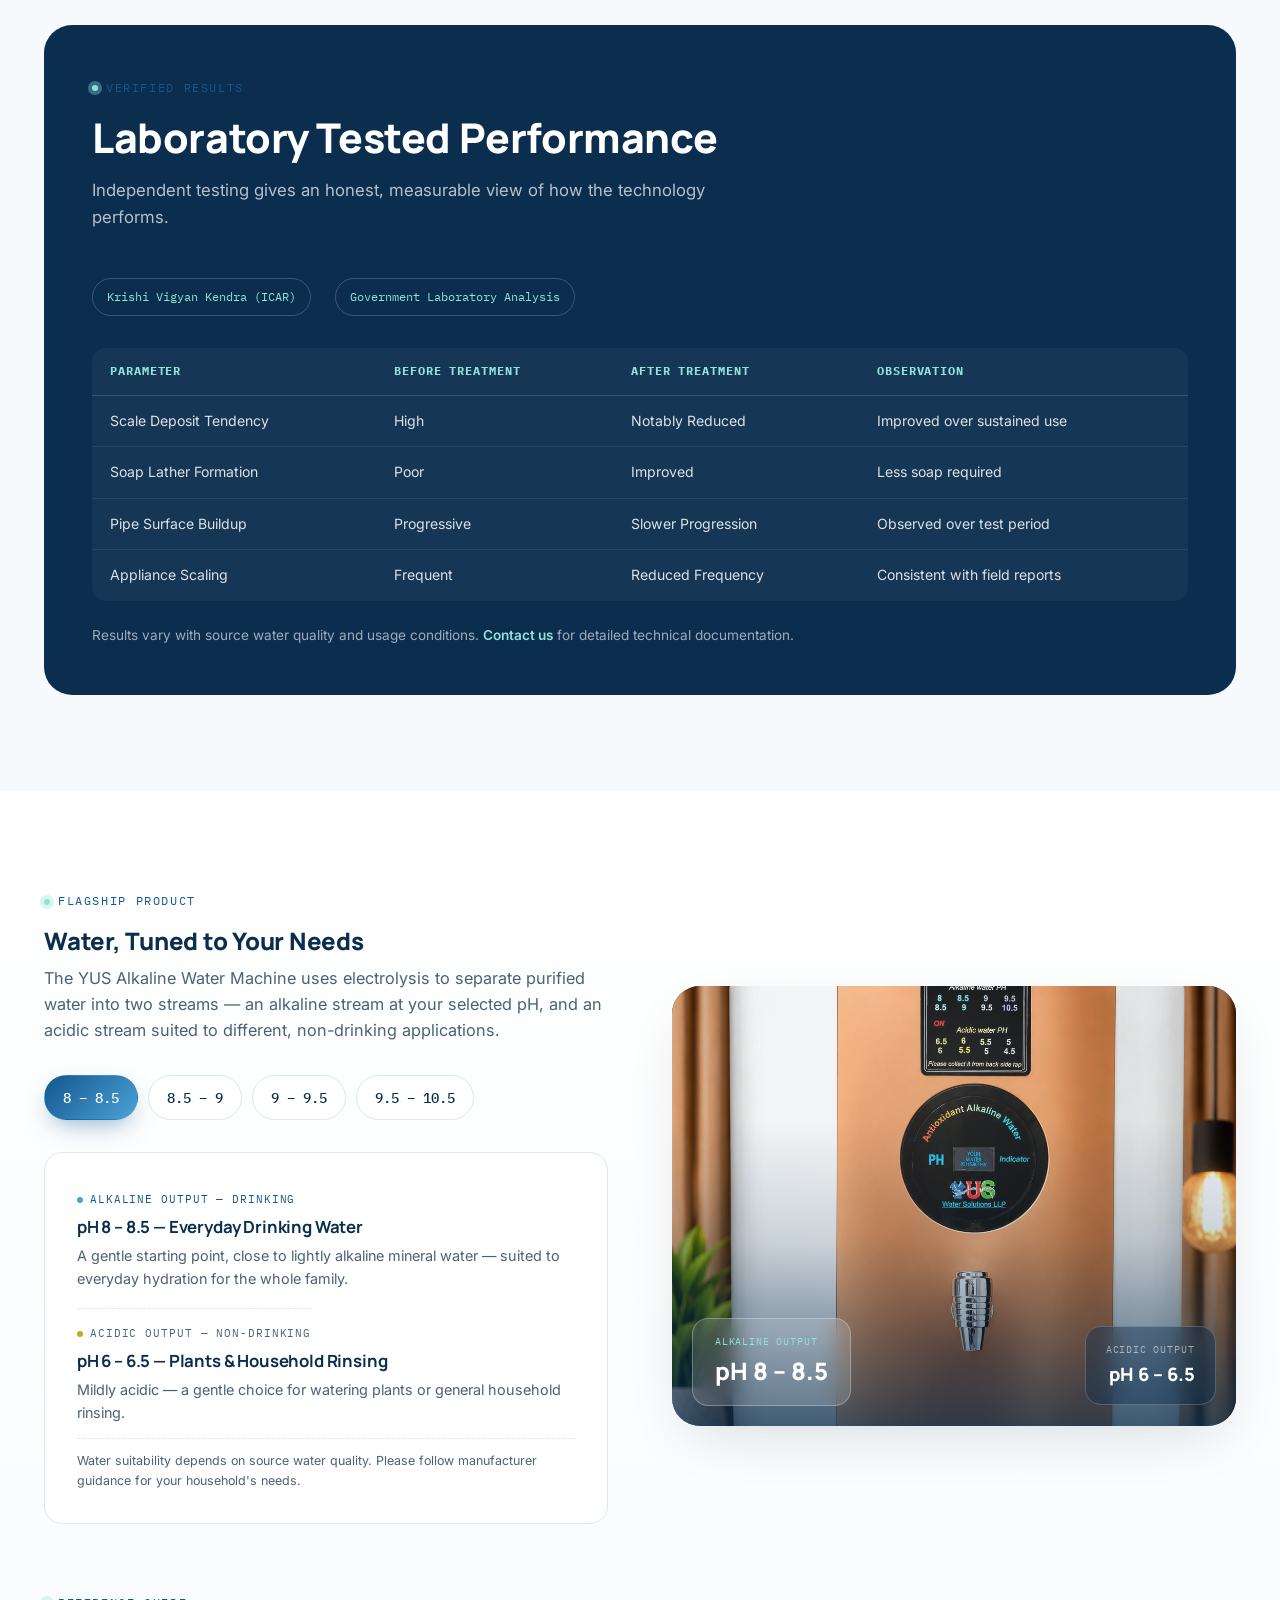
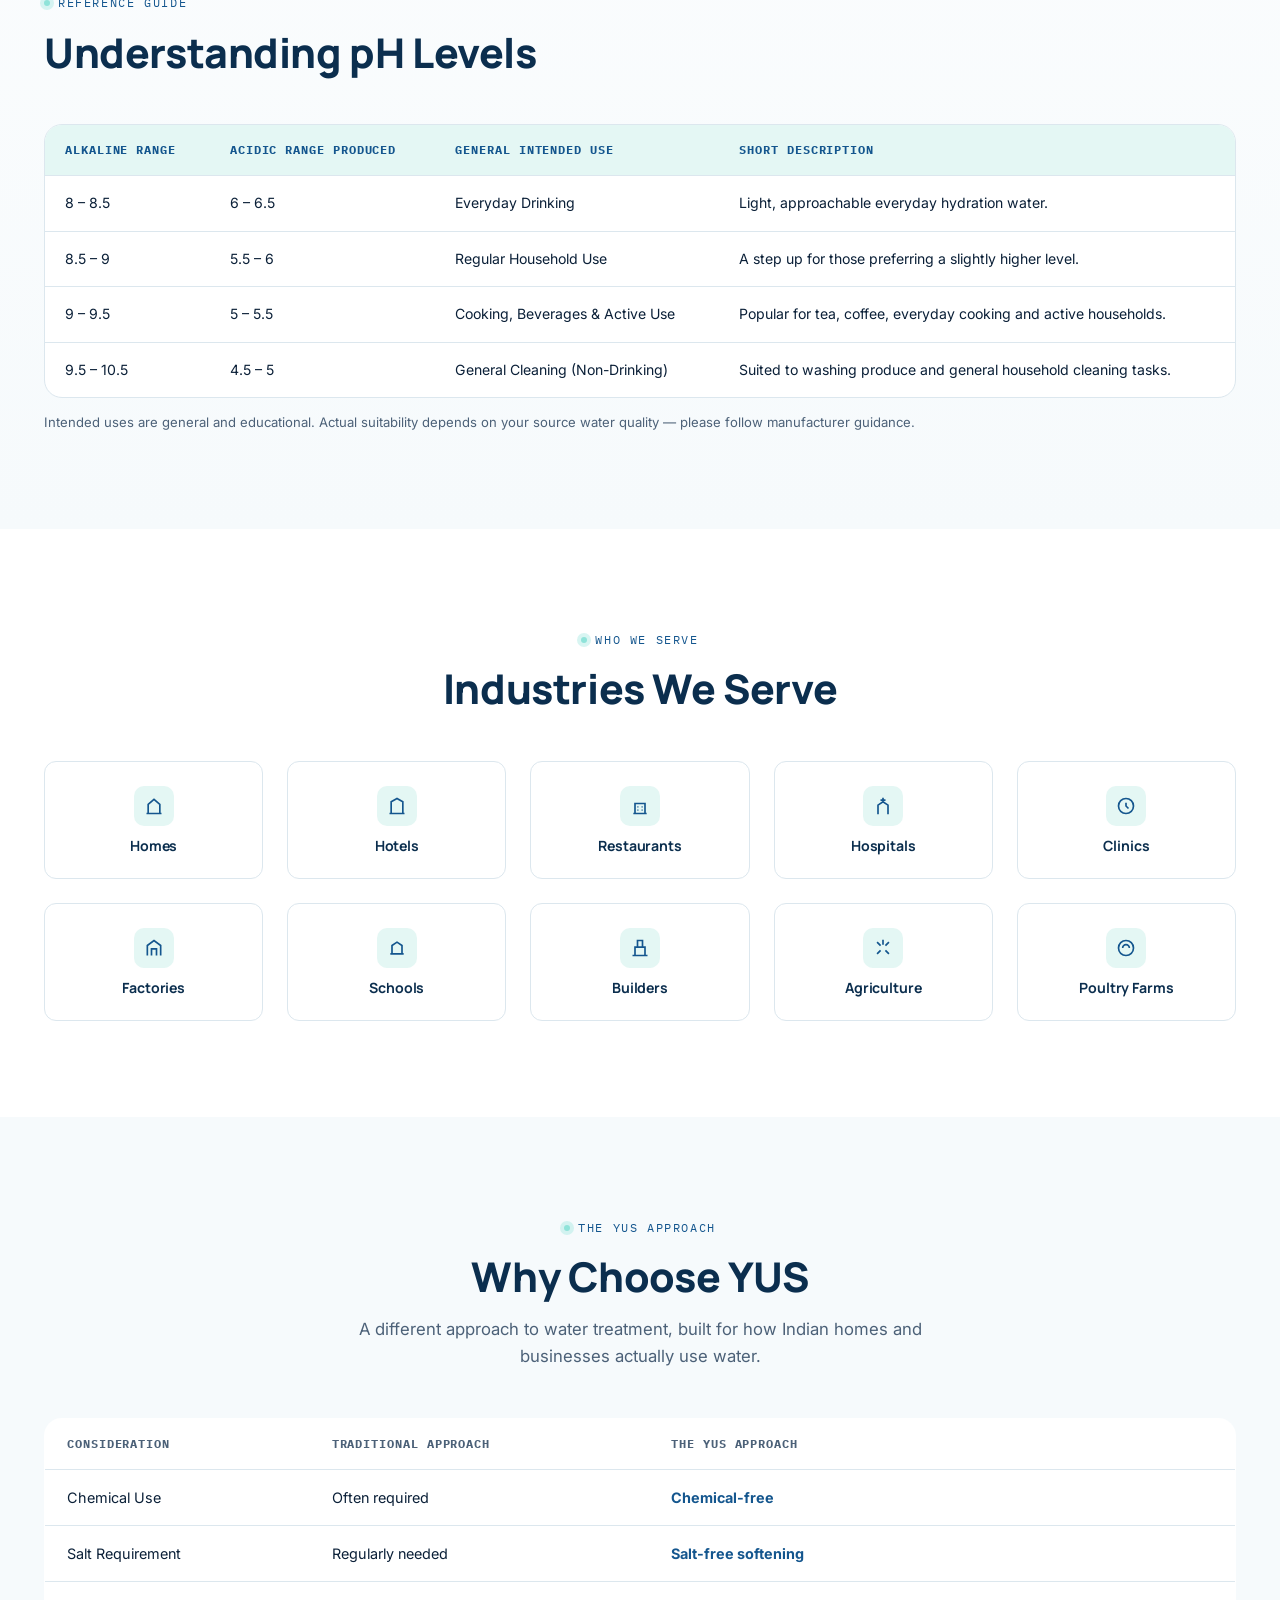
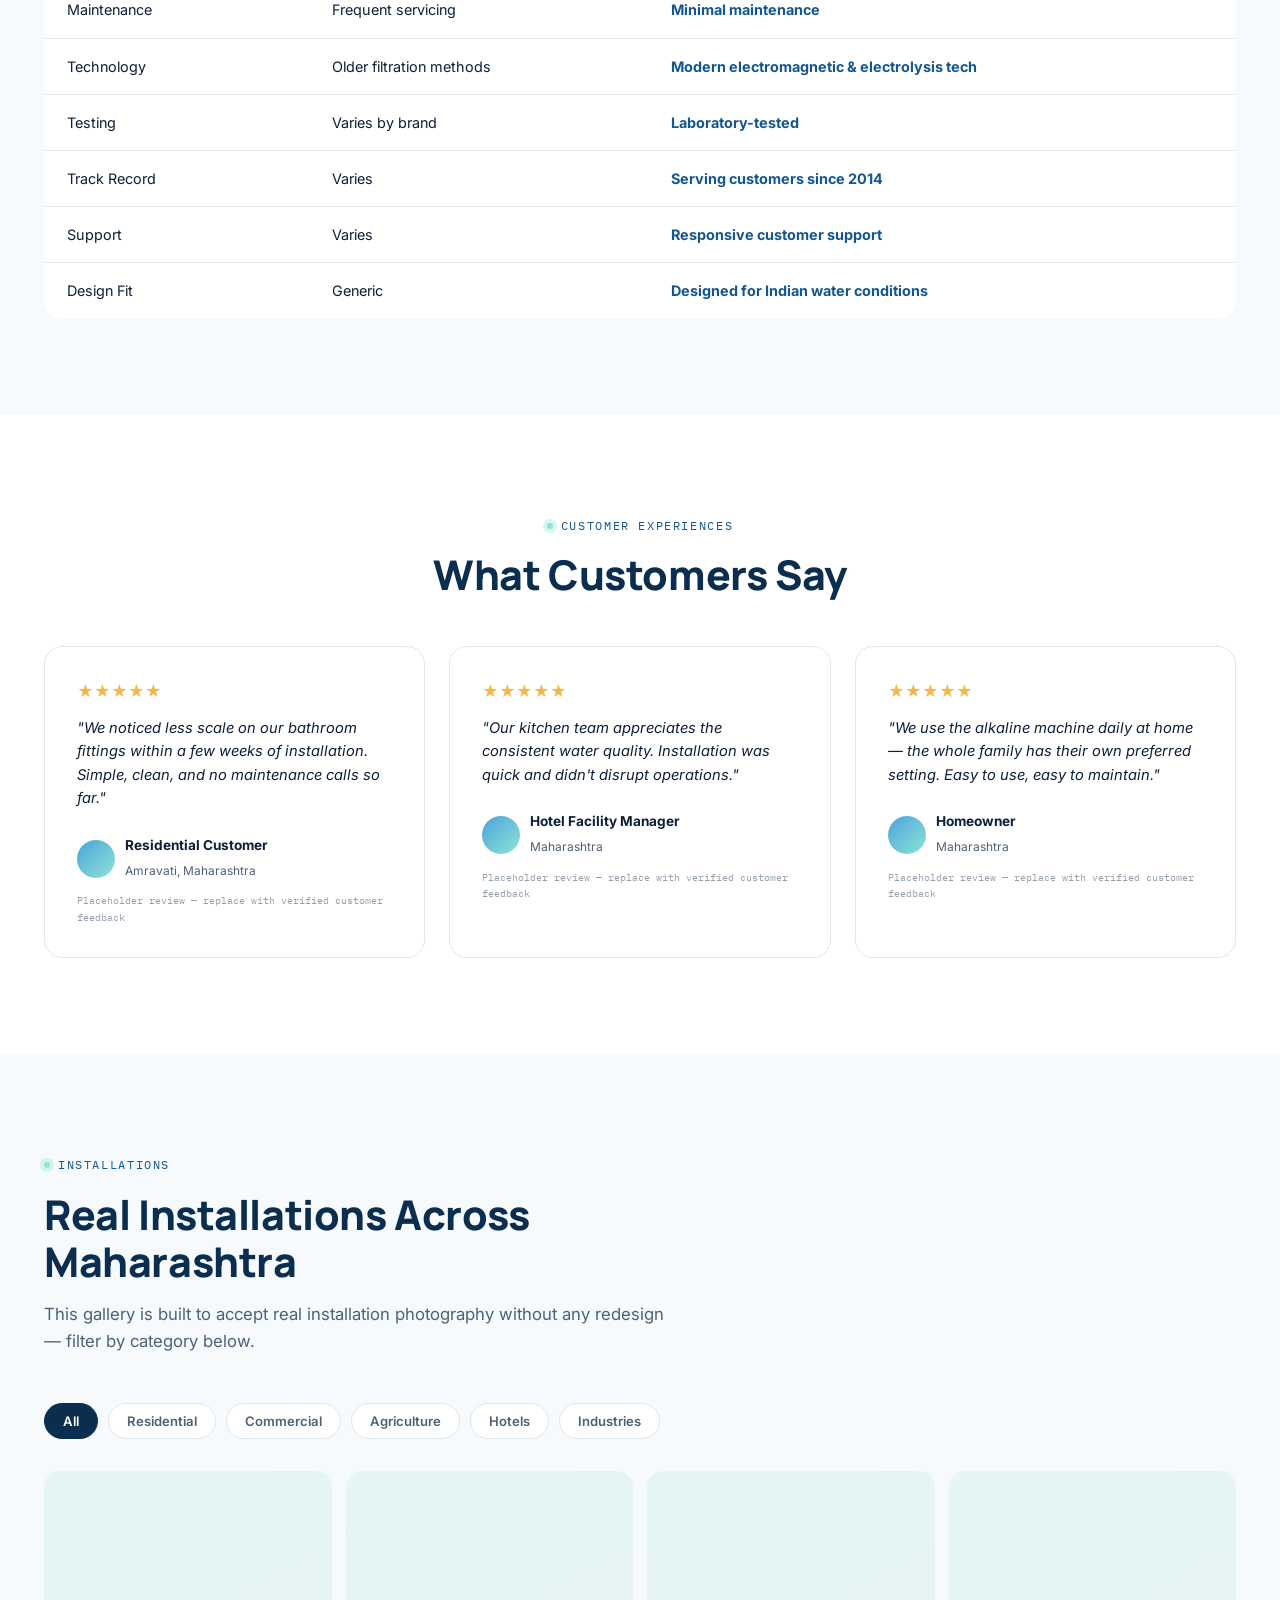
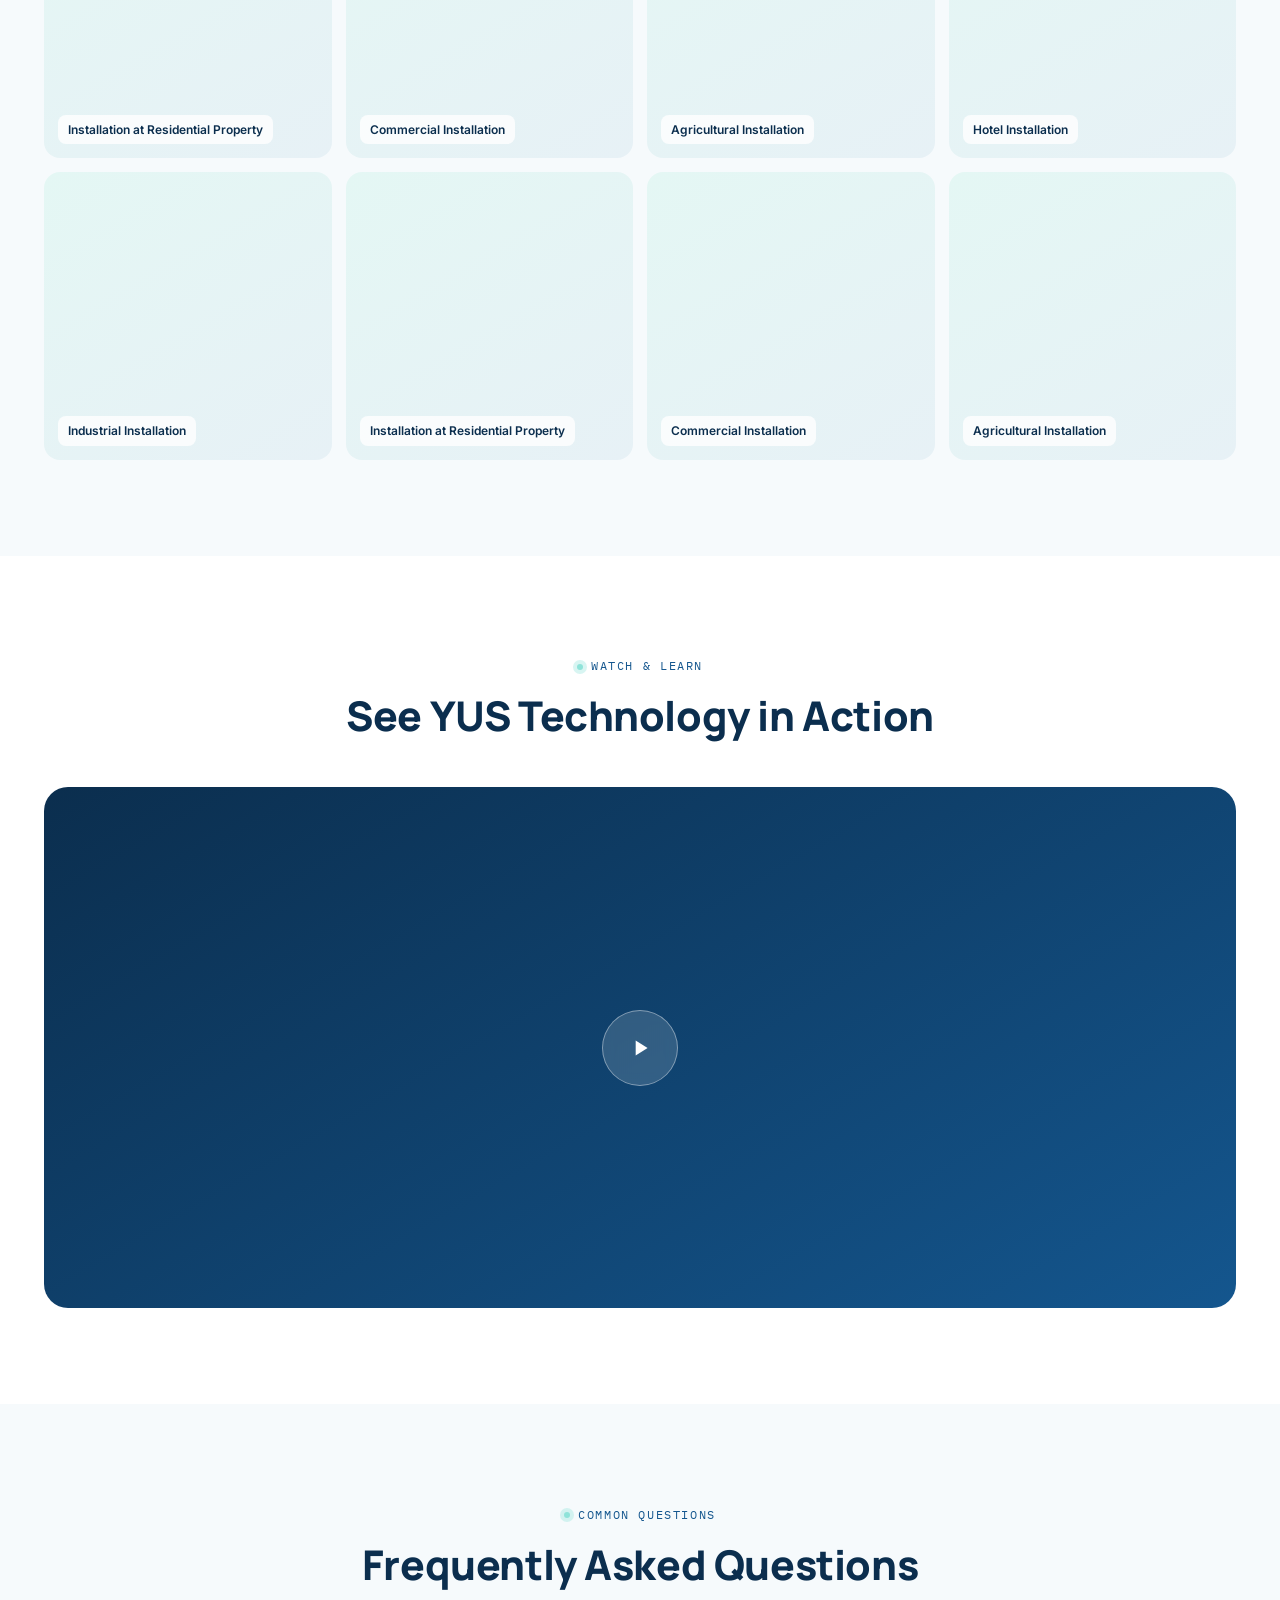
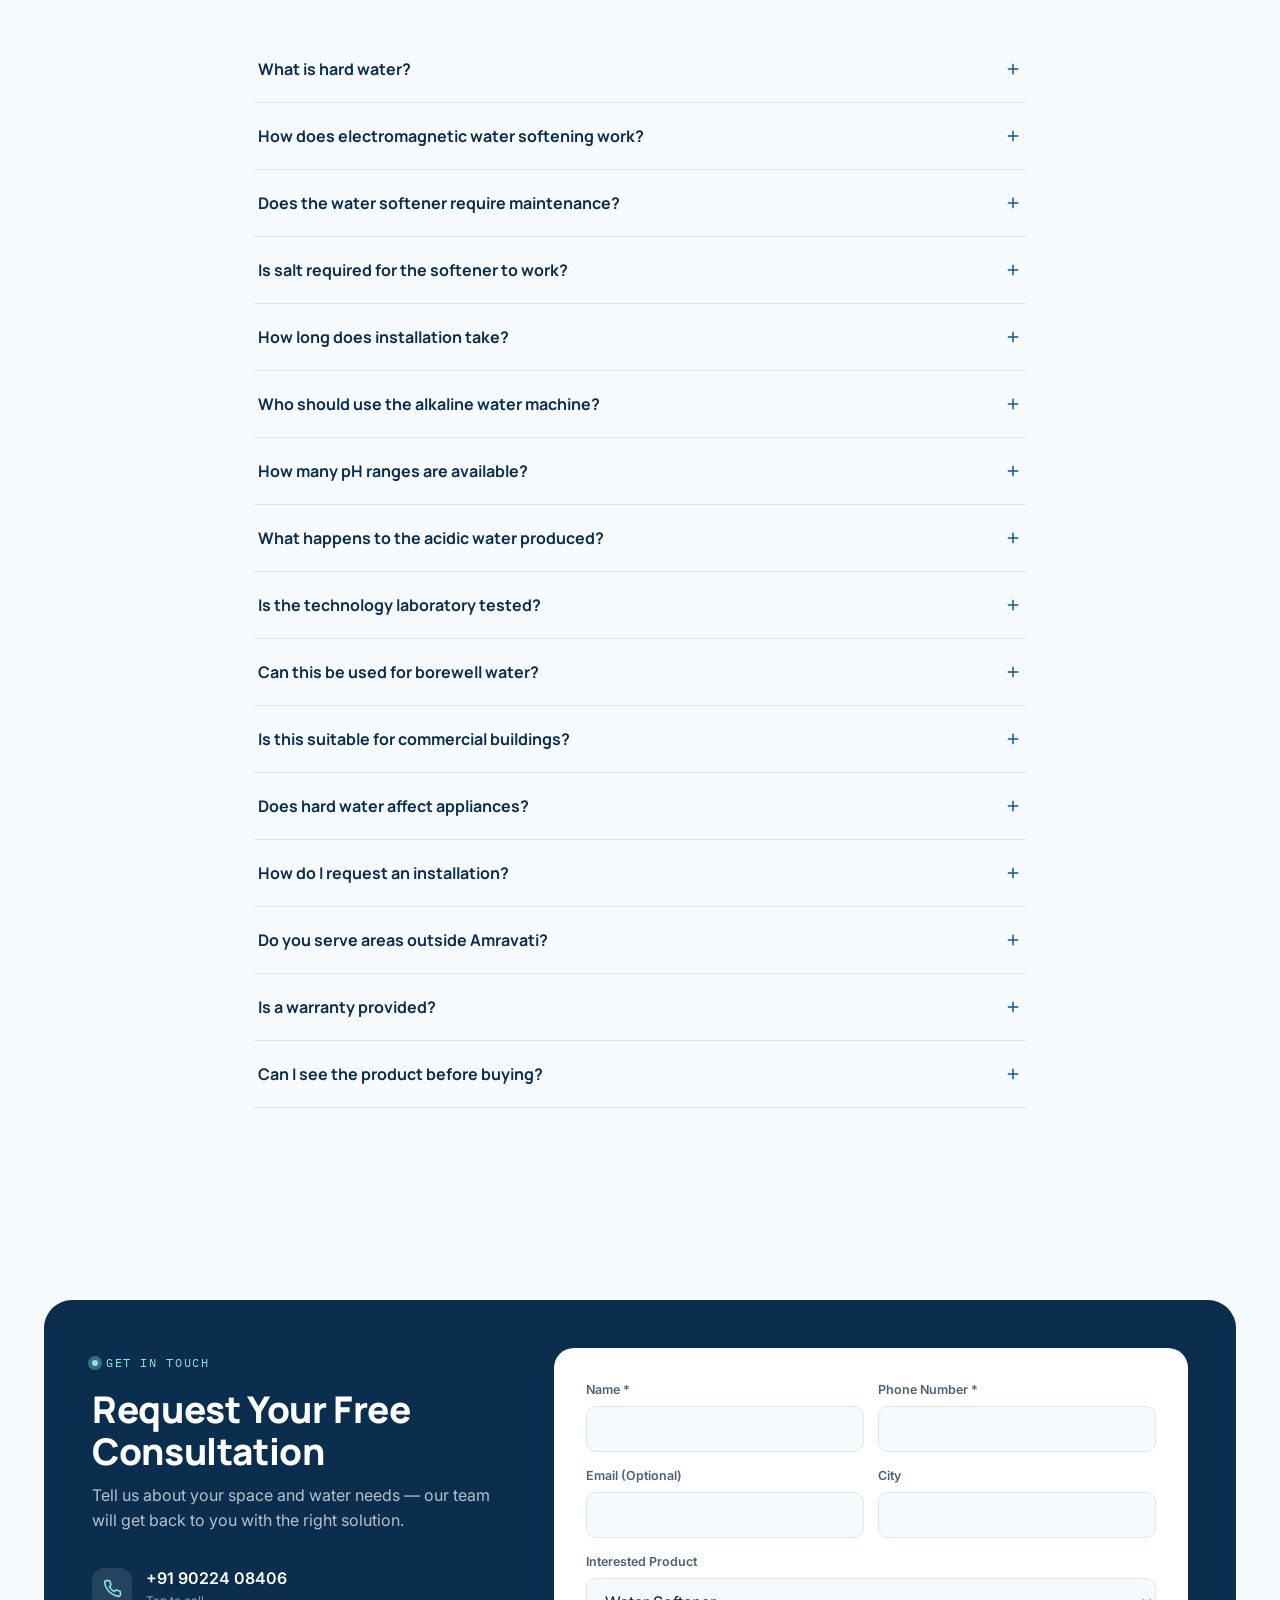
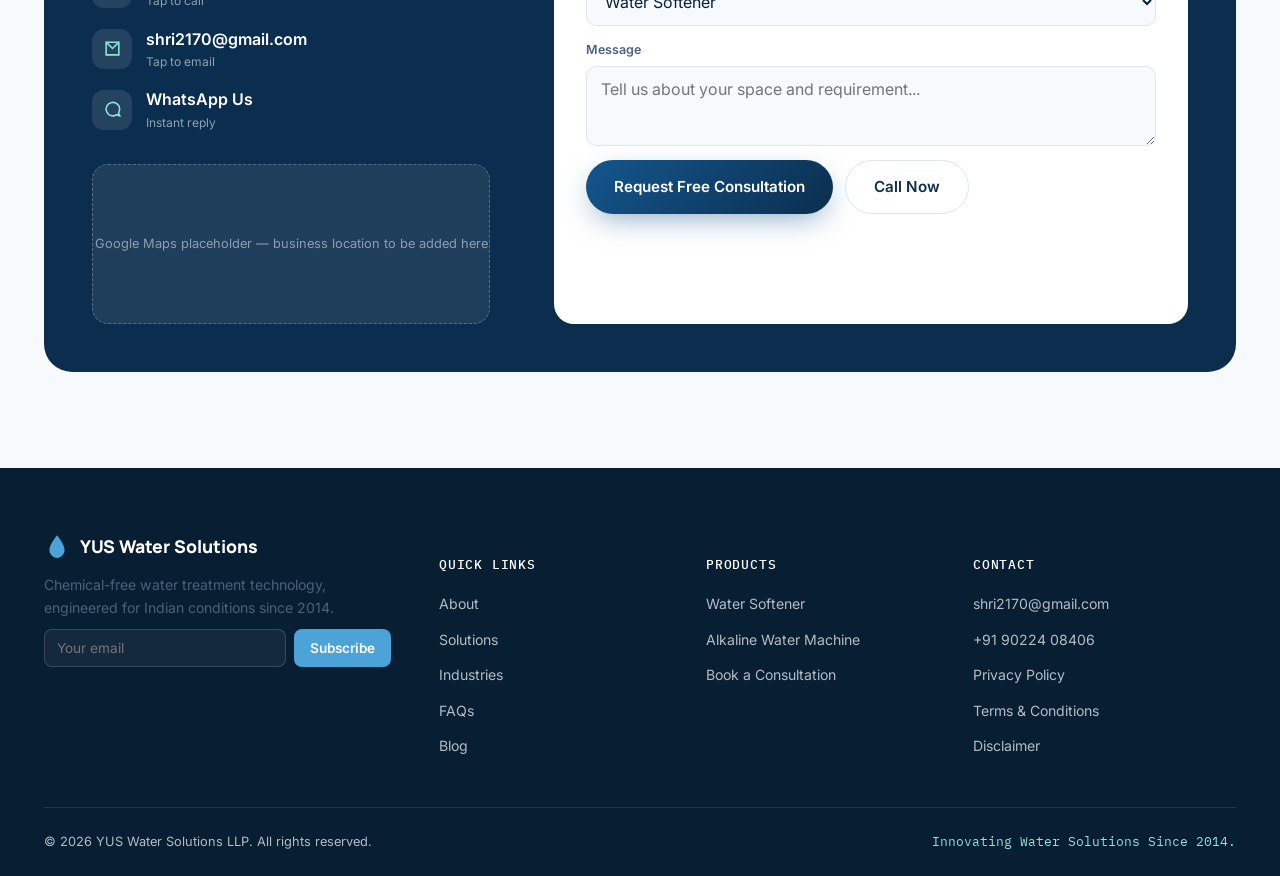
==== commit 094e9a6d: "Changing again" ====
--- a/index.html
+++ b/index.html
@@ -75,7 +75,7 @@
       "@type": "Product",
       "position": 2,
       "name": "YUS Alkaline Water Machine",
-      "description": "Electrolysis-based water ionizer offering selectable pH levels."
+      "description": "Electrolysis-based water ionizer offering four selectable alkaline ranges from 8 to 10.5, each paired with a corresponding acidic stream ranging from 4.5 to 6.5."
     }
   ]
 }
@@ -109,7 +109,7 @@
         +91 90224 08406
       </a>
       <a href="#contact" class="btn btn-primary nav-cta">Get Free Consultation</a>
-      <button class="nav-toggle" id="navToggle" aria-label="Open menu aria-expanded="false" aria-controls="drawer"">
+      <button class="nav-toggle" id="navToggle" aria-label="Open menu" aria-expanded="false" aria-controls="drawer">
         <svg width="20" height="20" viewBox="0 0 24 24" fill="none" stroke="#0B2038" stroke-width="2"><path d="M3 6h18M3 12h18M3 18h18"/></svg>
       </button>
     </div>
@@ -153,8 +153,8 @@
     </div>
     <div class="hero-visual">
       <div class="hero-ripple">
-     <div class="product-shot light focus-top">
-     <img src="assets/product/alkaline-machine.jpg" alt="..." width="1099" height="1431" loading="eager">
+        <div class="product-shot light focus-top">
+          <img src="assets/product/alkaline-machine.jpg" alt="YUS Alkaline Water Machine with selectable pH control panel" width="1099" height="1431" loading="eager">
           <span class="shot-caption">Alkaline Water Machine</span>
         </div>
       </div>
@@ -164,7 +164,7 @@
       </div>
       <div class="product-float p2">
         <div class="icon-wrap"><svg viewBox="0 0 24 24" fill="none" stroke="#fff" stroke-width="2"><path d="M12 2C12 2 6 9 6 14a6 6 0 0012 0c0-5-6-12-6-12z"/></svg></div>
-        <div><strong>Alkaline Ranges</strong><span>8 to 10.5, selectable</span></div>
+        <div><strong>Alkaline 8–10.5</strong><span>Acidic 4.5–6.5, paired</span></div>
       </div>
     </div>
   </div>
@@ -231,7 +231,7 @@
     </div>
     <div class="solutions-grid">
       <div class="solution-card reveal">
-        <div class="card-media"><img src="assets/product/water-softener.jpg" ... width="1400" height="931"></div>
+        <div class="card-media"><img src="assets/product/water-softener.jpg" alt="YUS Water Softener electromagnetic device" loading="lazy" width="1400" height="931"></div>
         <span class="tag">Product 01</span>
         <h3>YUS Water Softener</h3>
         <p class="desc">An electromagnetic scale-reduction system that helps manage the effects of hard water — with no salt, no chemicals, no filters, and no regular maintenance.</p>
@@ -243,12 +243,12 @@
         <a href="#softener" class="btn btn-ghost">Learn More</a>
       </div>
       <div class="solution-card reveal reveal-delay-1">
-        <div class="card-media"><img src="assets/product/alkaline-machine.jpg" ... width="1099" height="1431" style="object-position:center 18%;"></div>
+        <div class="card-media"><img src="assets/product/alkaline-machine.jpg" alt="YUS Alkaline Water Machine" loading="lazy" width="1099" height="1431" style="object-position:center 18%;"></div>
         <span class="tag">Product 02</span>
         <h3>YUS Alkaline Water Machine</h3>
         <p class="desc">An electrolysis-based water ionizer that produces water at multiple selectable pH levels, giving you control over your everyday water.</p>
         <ul class="feat-list">
-          <li><svg viewBox="0 0 24 24" fill="none" stroke="currentColor" stroke-width="2"><path d="M20 6L9 17l-5-5"/></svg>Four selectable pH levels — 8.0 to 10.5</li>
+          <li><svg viewBox="0 0 24 24" fill="none" stroke="currentColor" stroke-width="2"><path d="M20 6L9 17l-5-5"/></svg>Alkaline 8–10.5, paired with acidic 4.5–6.5</li>
           <li><svg viewBox="0 0 24 24" fill="none" stroke="currentColor" stroke-width="2"><path d="M20 6L9 17l-5-5"/></svg>Simultaneous alkaline & acidic stream output</li>
           <li><svg viewBox="0 0 24 24" fill="none" stroke="currentColor" stroke-width="2"><path d="M20 6L9 17l-5-5"/></svg>Full user control at the touch of a button</li>
         </ul>
@@ -266,7 +266,7 @@
     <div class="deep-grid">
       <div class="deep-visual reveal" style="padding:0;">
         <div class="product-shot light" style="width:100%;height:100%;">
-          <img src="assets/product/water-softener.png" alt="YUS Water Softener installed unit" loading="lazy" width="601" height="495">
+          <img src="assets/product/water-softener.jpg" alt="YUS Water Softener installed unit" loading="lazy" width="1400" height="931">
           <span class="shot-caption">No Salt · No Chemicals</span>
         </div>
       </div>
@@ -403,12 +403,11 @@
         <h2>Water, Tuned to Your Needs</h2>
         <p style="margin-top:10px;font-size:1.02rem;">The YUS Alkaline Water Machine uses electrolysis to separate purified water into two streams — an alkaline stream at your selected pH, and an acidic stream suited to different, non-drinking applications.</p>
 
-        <div class="ph-selector" role="group" aria-label="Select pH level">
-          <button class="ph-btn active" data-ph="8.0">pH 8.0</button>
-          <button class="ph-btn" data-ph="8.5">pH 8.5</button>
-          <button class="ph-btn" data-ph="9.0">pH 9.0</button>
-          <button class="ph-btn" data-ph="9.5">pH 9.5</button>
-          <button class="ph-btn" data-ph="10.5">pH 10.5</button>
+        <div class="ph-selector" role="group" aria-label="Select alkaline pH range">
+          <button class="ph-btn active" data-ph="8-8.5" aria-pressed="true">8 – 8.5</button>
+          <button class="ph-btn" data-ph="8.5-9" aria-pressed="false">8.5 – 9</button>
+          <button class="ph-btn" data-ph="9-9.5" aria-pressed="false">9 – 9.5</button>
+          <button class="ph-btn" data-ph="9.5-10.5" aria-pressed="false">9.5 – 10.5</button>
         </div>
 
         <div class="ph-panel">
@@ -425,11 +424,16 @@
       </div>
 
       <div class="machine-visual reveal">
+        <img class="machine-photo" src="assets/product/alkaline-machine.jpg" alt="YUS Alkaline Water Machine dispensing alkaline water" loading="lazy" width="1099" height="1431">
+        <div class="machine-scrim"></div>
         <div class="machine-ambient"></div>
         <div class="ph-readout" id="phReadout">
-          <span class="ph-readout-label">Now Dispensing</span>
-          <span class="ph-readout-value" id="phReadoutValue">pH 8.0</span>
-          <span class="ph-readout-sub" id="phReadoutSub">Alkaline Stream</span>
+          <span class="ph-readout-label">Alkaline Output</span>
+          <span class="ph-readout-value" id="phReadoutValue">pH 8 – 8.5</span>
+        </div>
+        <div class="ph-readout-acid" id="phReadoutAcid">
+          <span class="ph-readout-label">Acidic Output</span>
+          <span class="ph-readout-value" id="phReadoutAcidValue">pH 6 – 6.5</span>
         </div>
       </div>
     </div>
@@ -440,13 +444,12 @@
     </div>
     <div class="ph-table-wrap">
       <table class="ph-table">
-        <thead><tr><th>Selected pH</th><th>General Intended Use</th><th>Short Description</th></tr></thead>
+        <thead><tr><th>Alkaline Range</th><th>Acidic Range Produced</th><th>General Intended Use</th><th>Short Description</th></tr></thead>
         <tbody>
-          <tr><td>8.0</td><td>Everyday Drinking</td><td>Light, approachable everyday hydration water.</td></tr>
-          <tr><td>8.5</td><td>Regular Household Use</td><td>A step up for those preferring a slightly higher level.</td></tr>
-          <tr><td>9.0</td><td>Cooking & Beverages</td><td>Popular for use in tea, coffee and everyday cooking.</td></tr>
-          <tr><td>9.5</td><td>Active Lifestyle Use</td><td>Preferred by many active households.</td></tr>
-          <tr><td>10.5</td><td>General Cleaning (Non-Drinking)</td><td>Suited to washing produce and general household cleaning tasks.</td></tr>
+          <tr><td>8 – 8.5</td><td>6 – 6.5</td><td>Everyday Drinking</td><td>Light, approachable everyday hydration water.</td></tr>
+          <tr><td>8.5 – 9</td><td>5.5 – 6</td><td>Regular Household Use</td><td>A step up for those preferring a slightly higher level.</td></tr>
+          <tr><td>9 – 9.5</td><td>5 – 5.5</td><td>Cooking, Beverages &amp; Active Use</td><td>Popular for tea, coffee, everyday cooking and active households.</td></tr>
+          <tr><td>9.5 – 10.5</td><td>4.5 – 5</td><td>General Cleaning (Non-Drinking)</td><td>Suited to washing produce and general household cleaning tasks.</td></tr>
         </tbody>
       </table>
     </div>
@@ -602,7 +605,7 @@
       <div class="faq-item"><button class="faq-q">Is salt required for the softener to work?<svg viewBox="0 0 24 24" fill="none" stroke="currentColor" stroke-width="2"><path d="M12 5v14M5 12h14"/></svg></button><div class="faq-a"><p>No. The YUS Water Softener is a salt-free, chemical-free electromagnetic system.</p></div></div>
       <div class="faq-item"><button class="faq-q">How long does installation take?<svg viewBox="0 0 24 24" fill="none" stroke="currentColor" stroke-width="2"><path d="M12 5v14M5 12h14"/></svg></button><div class="faq-a"><p>Installation is typically quick and non-intrusive, fitted directly onto your existing pipework. Our team will confirm exact timing during your consultation.</p></div></div>
       <div class="faq-item"><button class="faq-q">Who should use the alkaline water machine?<svg viewBox="0 0 24 24" fill="none" stroke="currentColor" stroke-width="2"><path d="M12 5v14M5 12h14"/></svg></button><div class="faq-a"><p>It's suited to households, offices and health-conscious consumers who want control over their everyday drinking water's pH level.</p></div></div>
-      <div class="faq-item"><button class="faq-q">How many pH levels are available?<svg viewBox="0 0 24 24" fill="none" stroke="currentColor" stroke-width="2"><path d="M12 5v14M5 12h14"/></svg></button><div class="faq-a"><p>Five selectable levels: 8.0, 8.5, 9.0, 9.5 and 10.5.</p></div></div>
+      <div class="faq-item"><button class="faq-q">How many pH ranges are available?<svg viewBox="0 0 24 24" fill="none" stroke="currentColor" stroke-width="2"><path d="M12 5v14M5 12h14"/></svg></button><div class="faq-a"><p>Four selectable alkaline ranges: 8–8.5, 8.5–9, 9–9.5 and 9.5–10.5. Each simultaneously produces a paired acidic range (6–6.5, 5.5–6, 5–5.5 and 4.5–5 respectively).</p></div></div>
       <div class="faq-item"><button class="faq-q">What happens to the acidic water produced?<svg viewBox="0 0 24 24" fill="none" stroke="currentColor" stroke-width="2"><path d="M12 5v14M5 12h14"/></svg></button><div class="faq-a"><p>Electrolysis naturally separates water into two streams. The acidic stream is intended for suitable non-drinking applications depending on the selected level.</p></div></div>
       <div class="faq-item"><button class="faq-q">Is the technology laboratory tested?<svg viewBox="0 0 24 24" fill="none" stroke="currentColor" stroke-width="2"><path d="M12 5v14M5 12h14"/></svg></button><div class="faq-a"><p>Yes, testing has been carried out with reference to Krishi Vigyan Kendra (ICAR) and government laboratory analysis.</p></div></div>
       <div class="faq-item"><button class="faq-q">Can this be used for borewell water?<svg viewBox="0 0 24 24" fill="none" stroke="currentColor" stroke-width="2"><path d="M12 5v14M5 12h14"/></svg></button><div class="faq-a"><p>Yes, the water softener is commonly used for borewell water. Our team can advise on the right setup for your source water.</p></div></div>
@@ -626,7 +629,7 @@
     {"@type":"Question","name":"How does electromagnetic water softening work?","acceptedAnswer":{"@type":"Answer","text":"An electromagnetic field is applied around the incoming pipe, influencing mineral particles so they are less likely to adhere to pipe and appliance surfaces."}},
     {"@type":"Question","name":"Does the water softener require maintenance?","acceptedAnswer":{"@type":"Answer","text":"The system is designed for minimal maintenance after a one-time installation, with no filters or cartridges to replace."}},
     {"@type":"Question","name":"Is salt required for the softener to work?","acceptedAnswer":{"@type":"Answer","text":"No. The YUS Water Softener is a salt-free, chemical-free electromagnetic system."}},
-    {"@type":"Question","name":"How many pH levels are available on the alkaline machine?","acceptedAnswer":{"@type":"Answer","text":"Five selectable levels: 8.0, 8.5, 9.0, 9.5 and 10.5."}}
+    {"@type":"Question","name":"How many pH ranges are available on the alkaline machine?","acceptedAnswer":{"@type":"Answer","text":"Four selectable alkaline ranges: 8-8.5, 8.5-9, 9-9.5 and 9.5-10.5, each paired with a corresponding acidic range."}}
   ]
 }
 </script>
--- a/styles.css
+++ b/styles.css
@@ -344,6 +344,7 @@
 .ph-panel-tag.acid{color:var(--ink-soft);margin-top:18px;padding-top:16px;border-top:1px dashed var(--line);}
 .ph-panel-tag.acid::before{background:#C9A227;}
 .ph-panel .disc{margin-top:14px;font-size:0.78rem;color:var(--ink-soft);border-top:1px dashed var(--line);padding-top:12px;}
+
 .machine-visual{position:relative;height:440px;border-radius:28px;overflow:hidden;display:flex;align-items:center;justify-content:center;box-shadow:var(--shadow-soft);background:linear-gradient(160deg,#0B2E4E,#14568E);}
 .machine-visual .machine-photo{position:absolute;inset:0;width:100%;height:100%;object-fit:cover;object-position:center 22%;transition:transform .7s var(--ease);}
 .machine-visual:hover .machine-photo{transform:scale(1.03);}
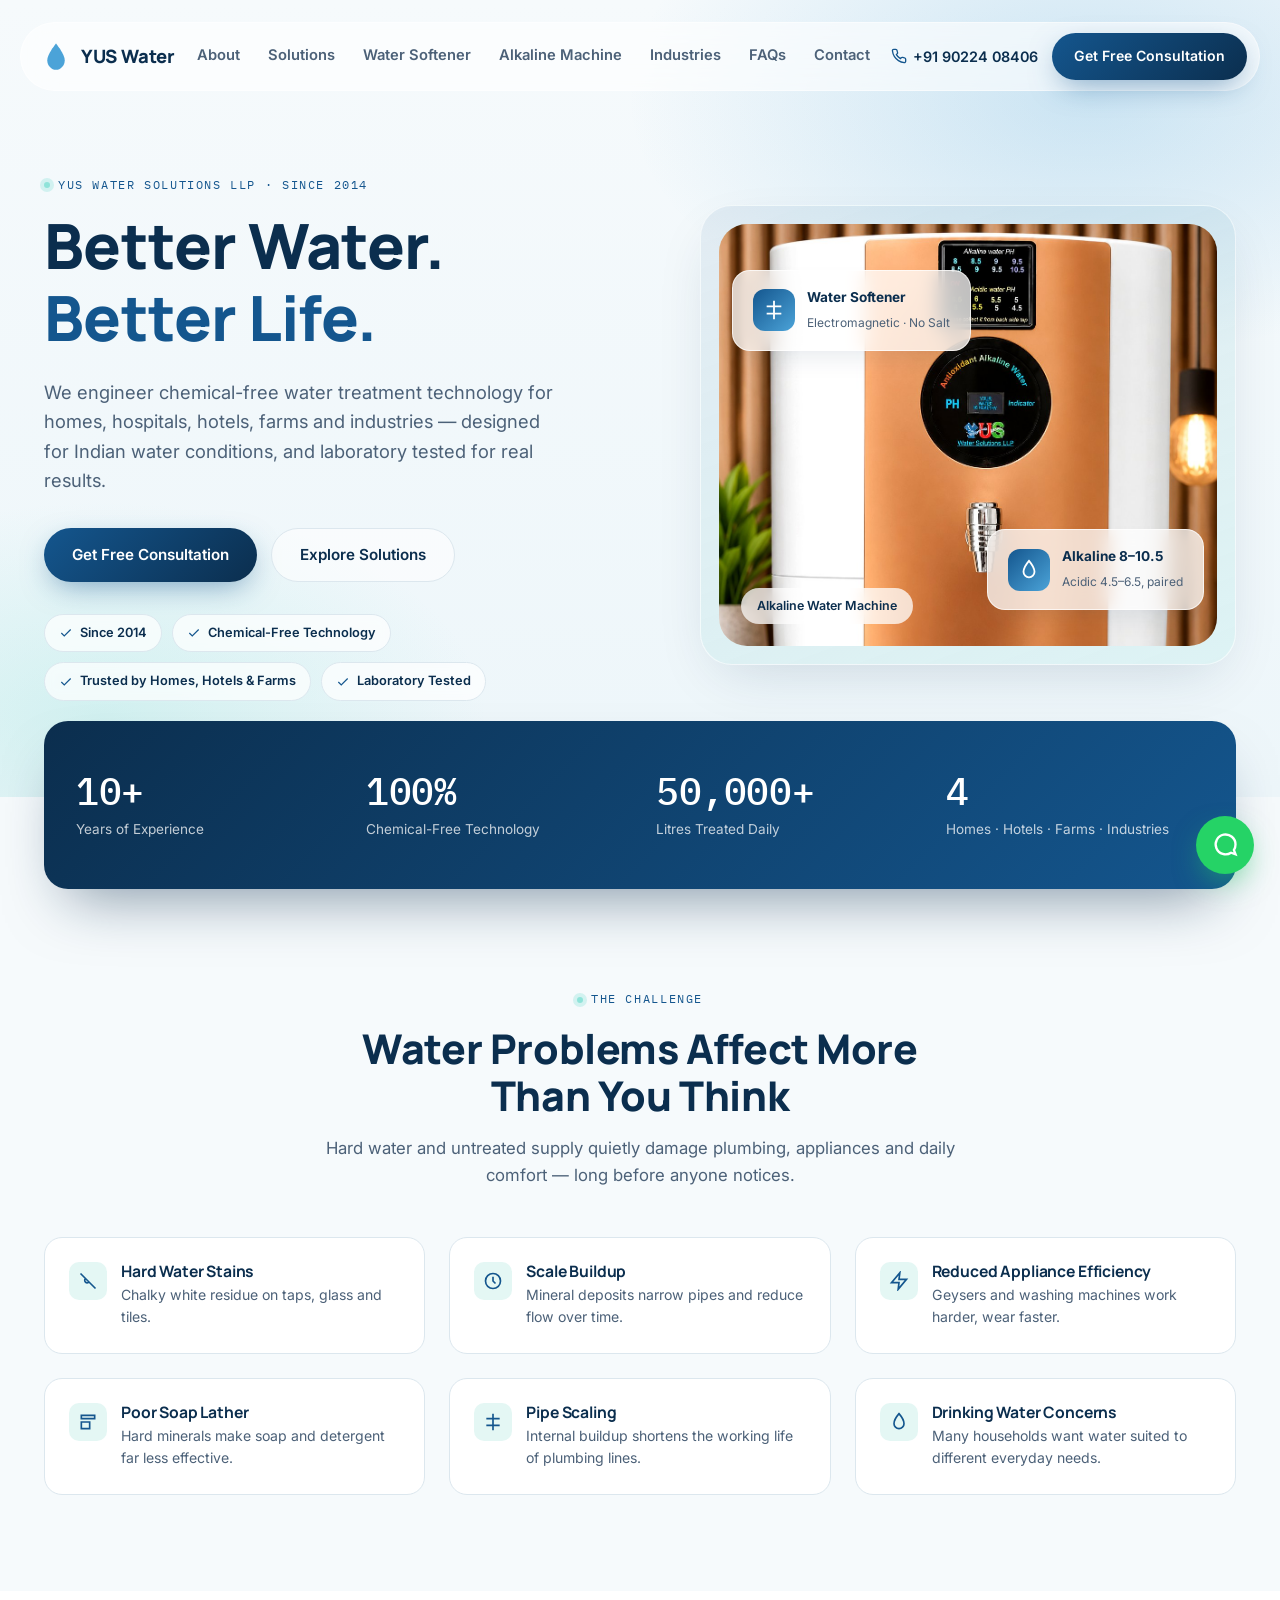
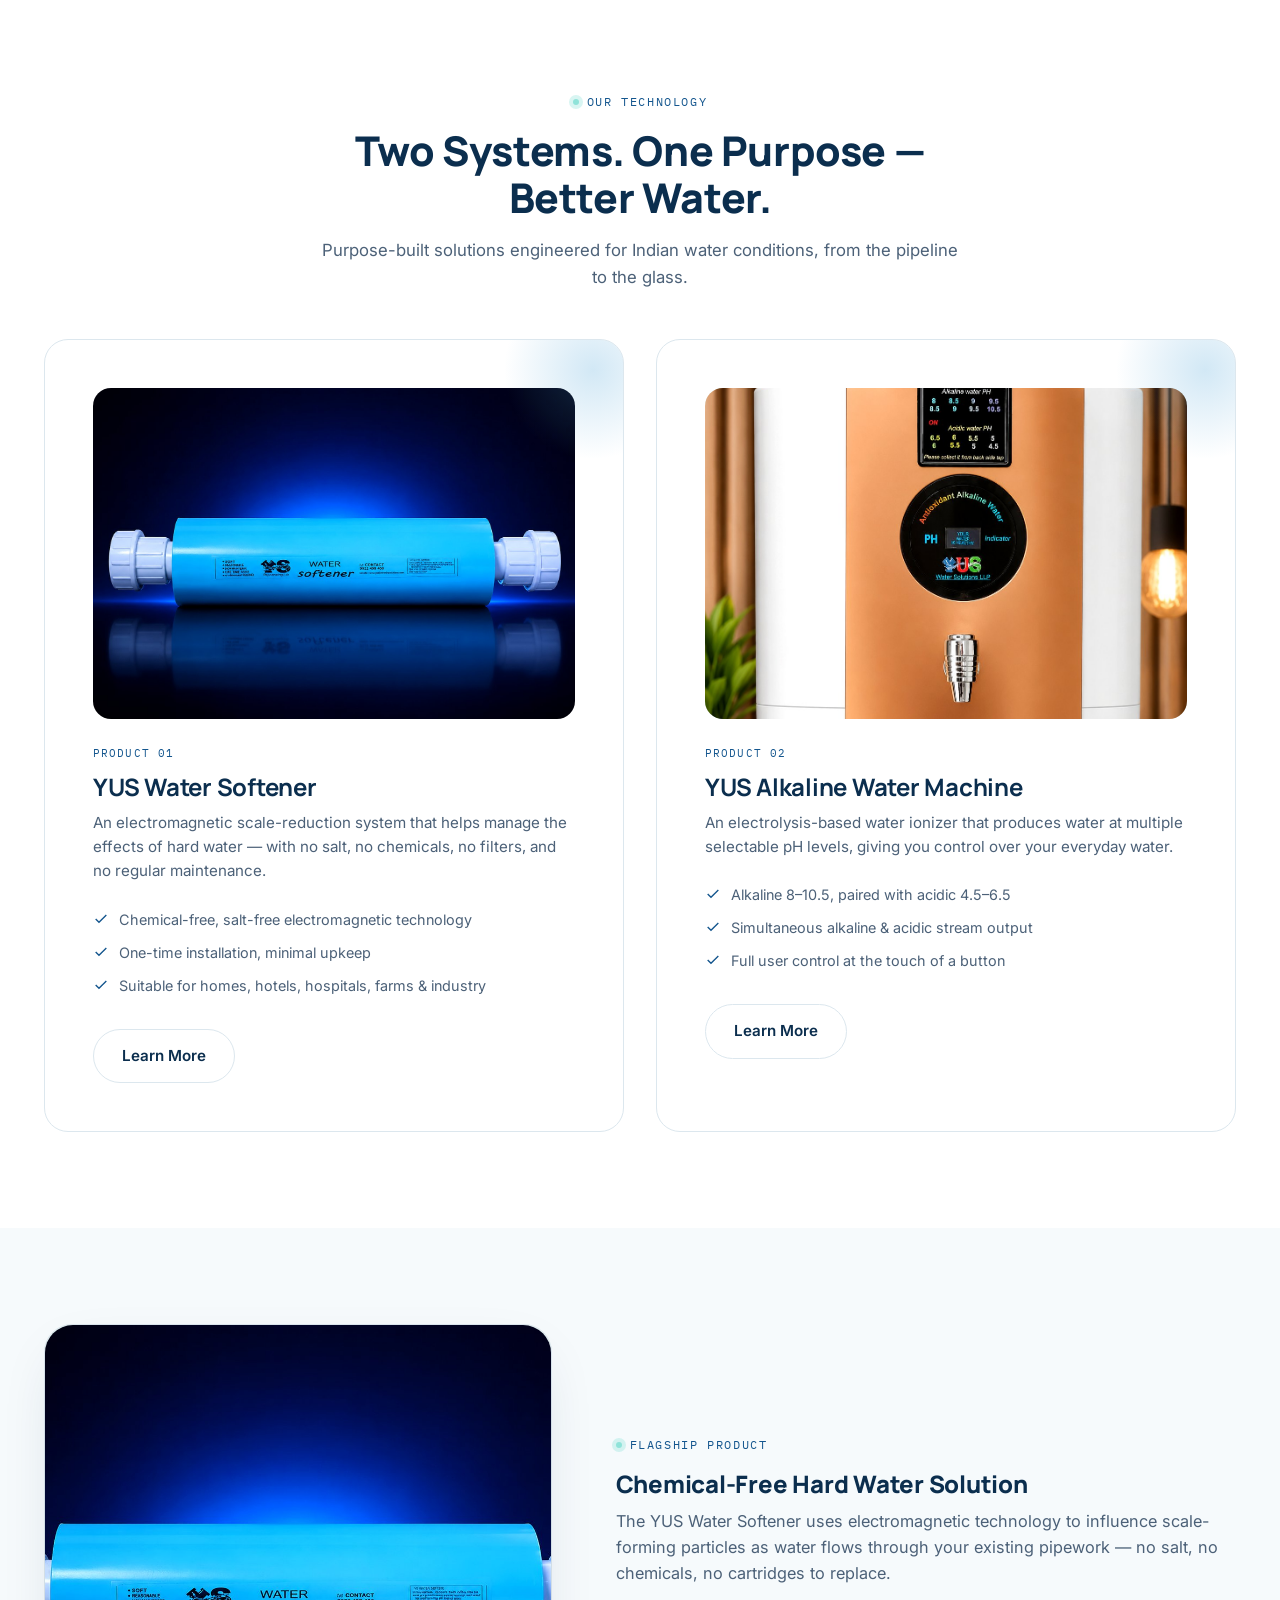
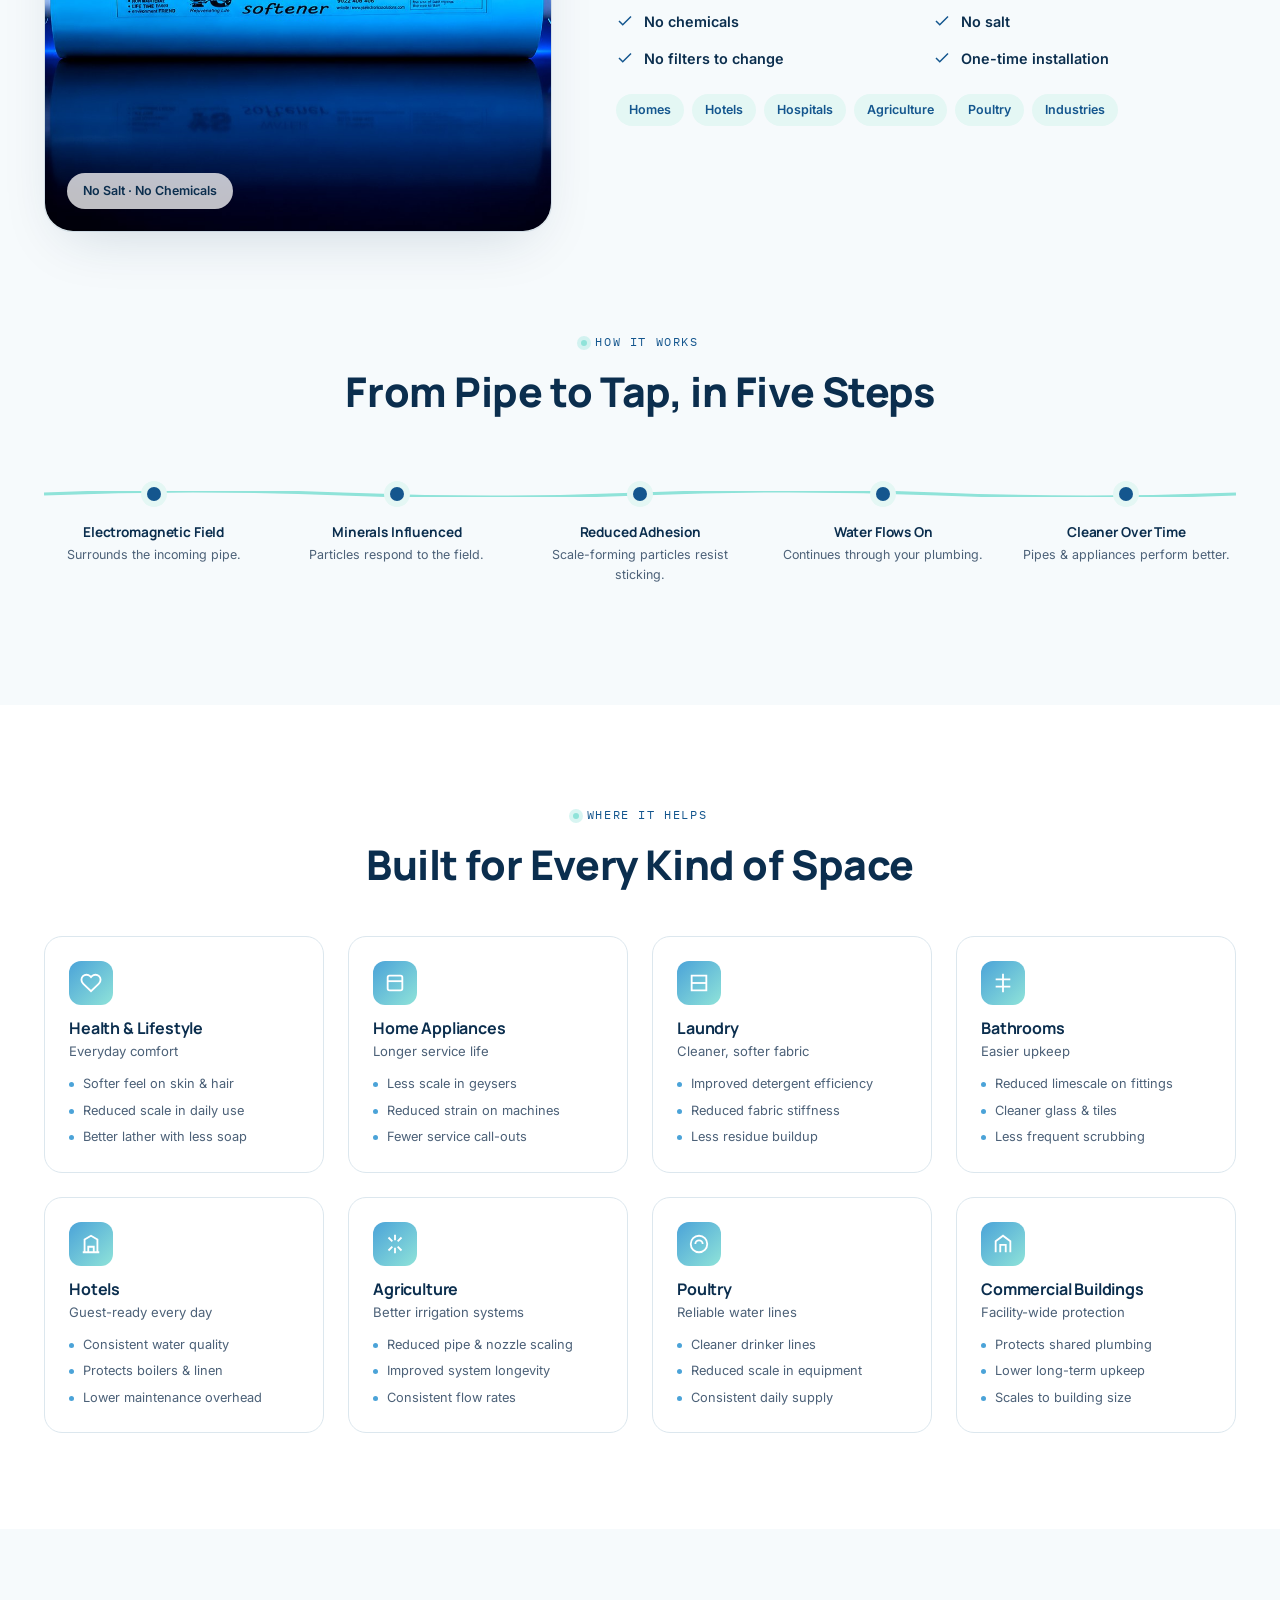
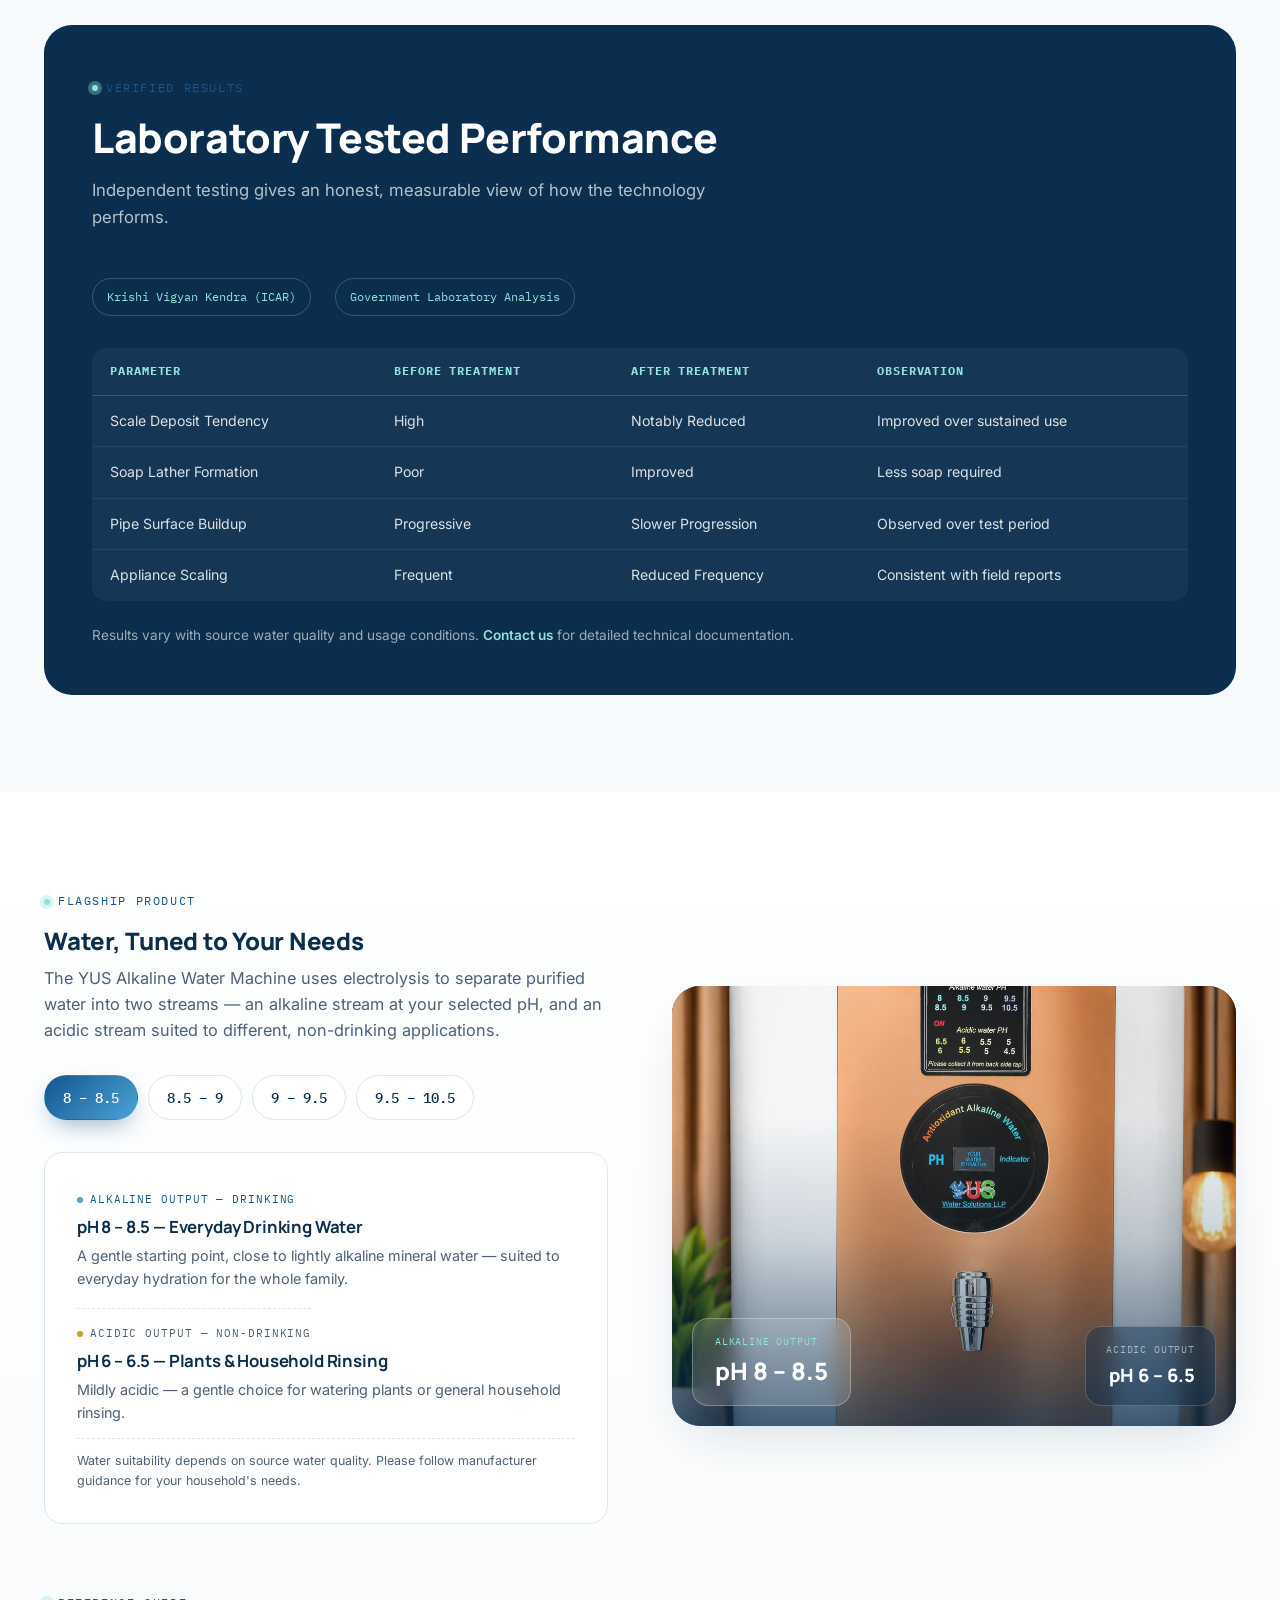
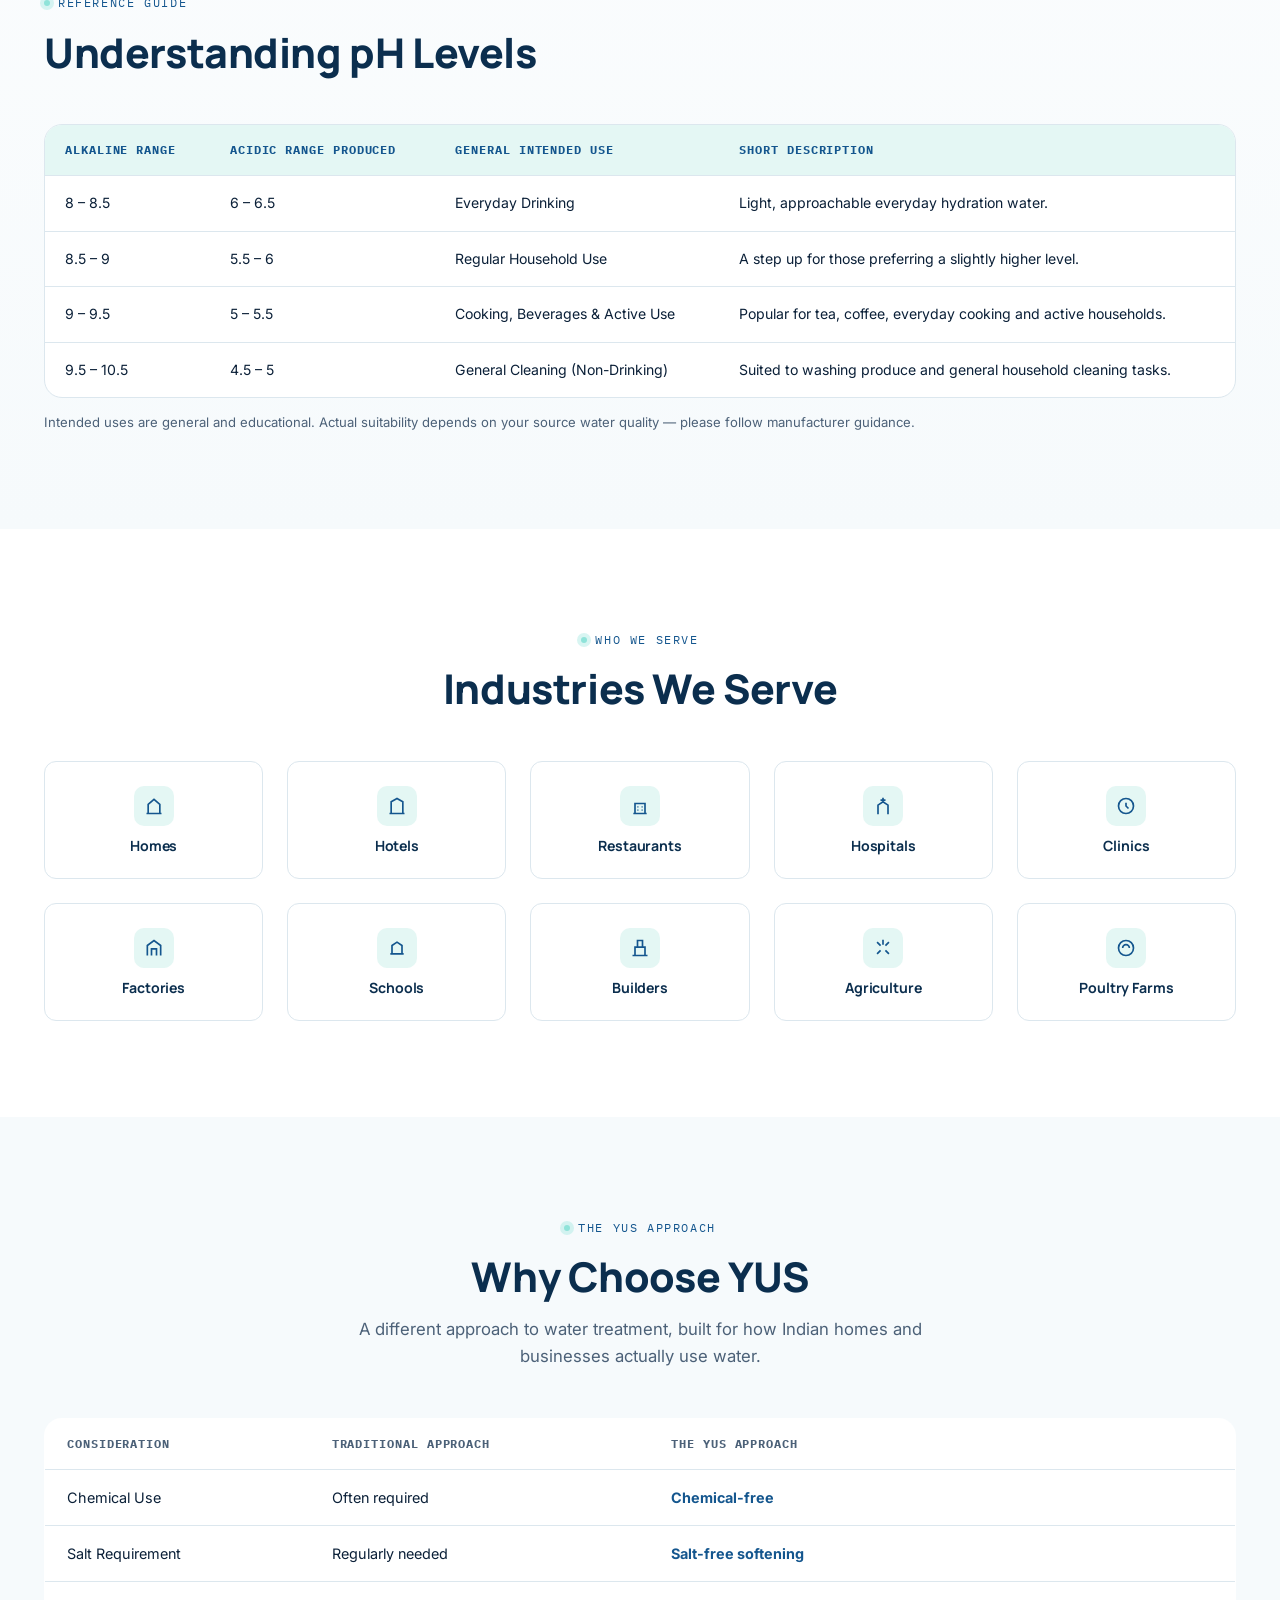
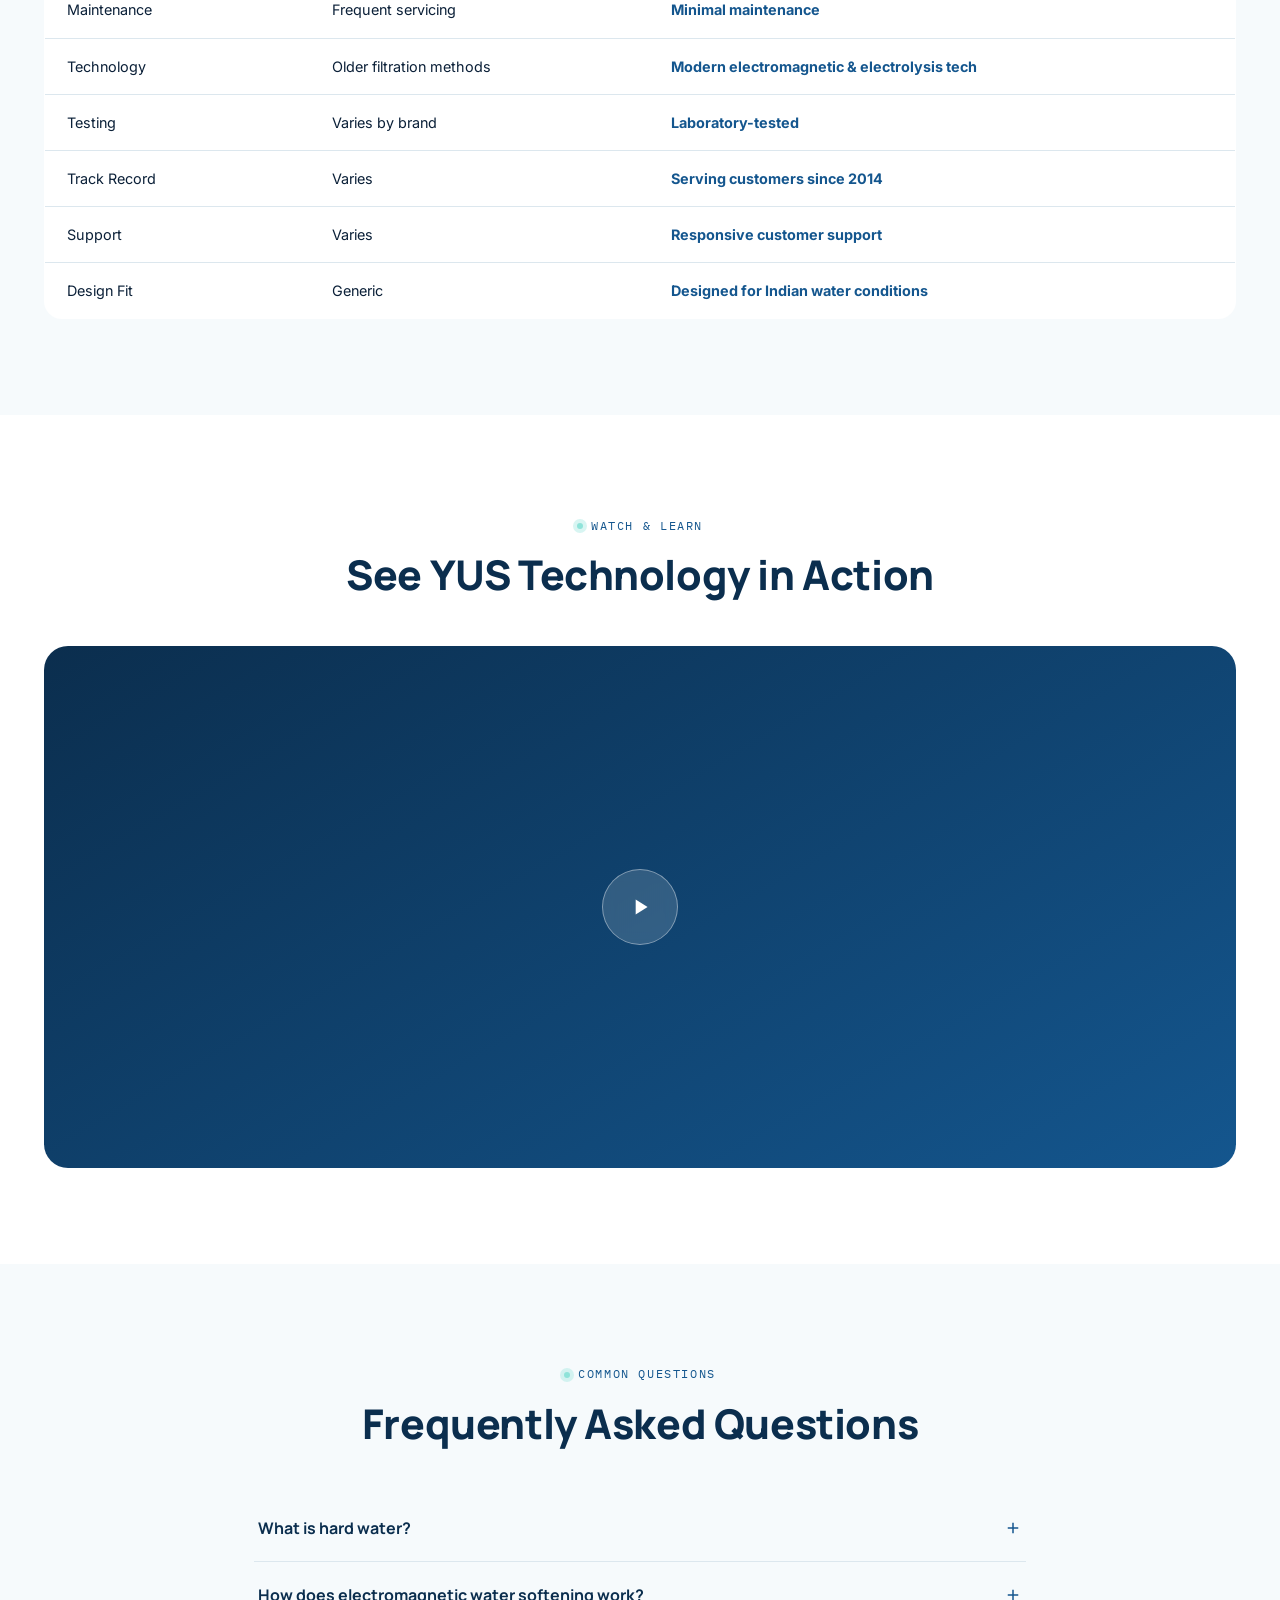
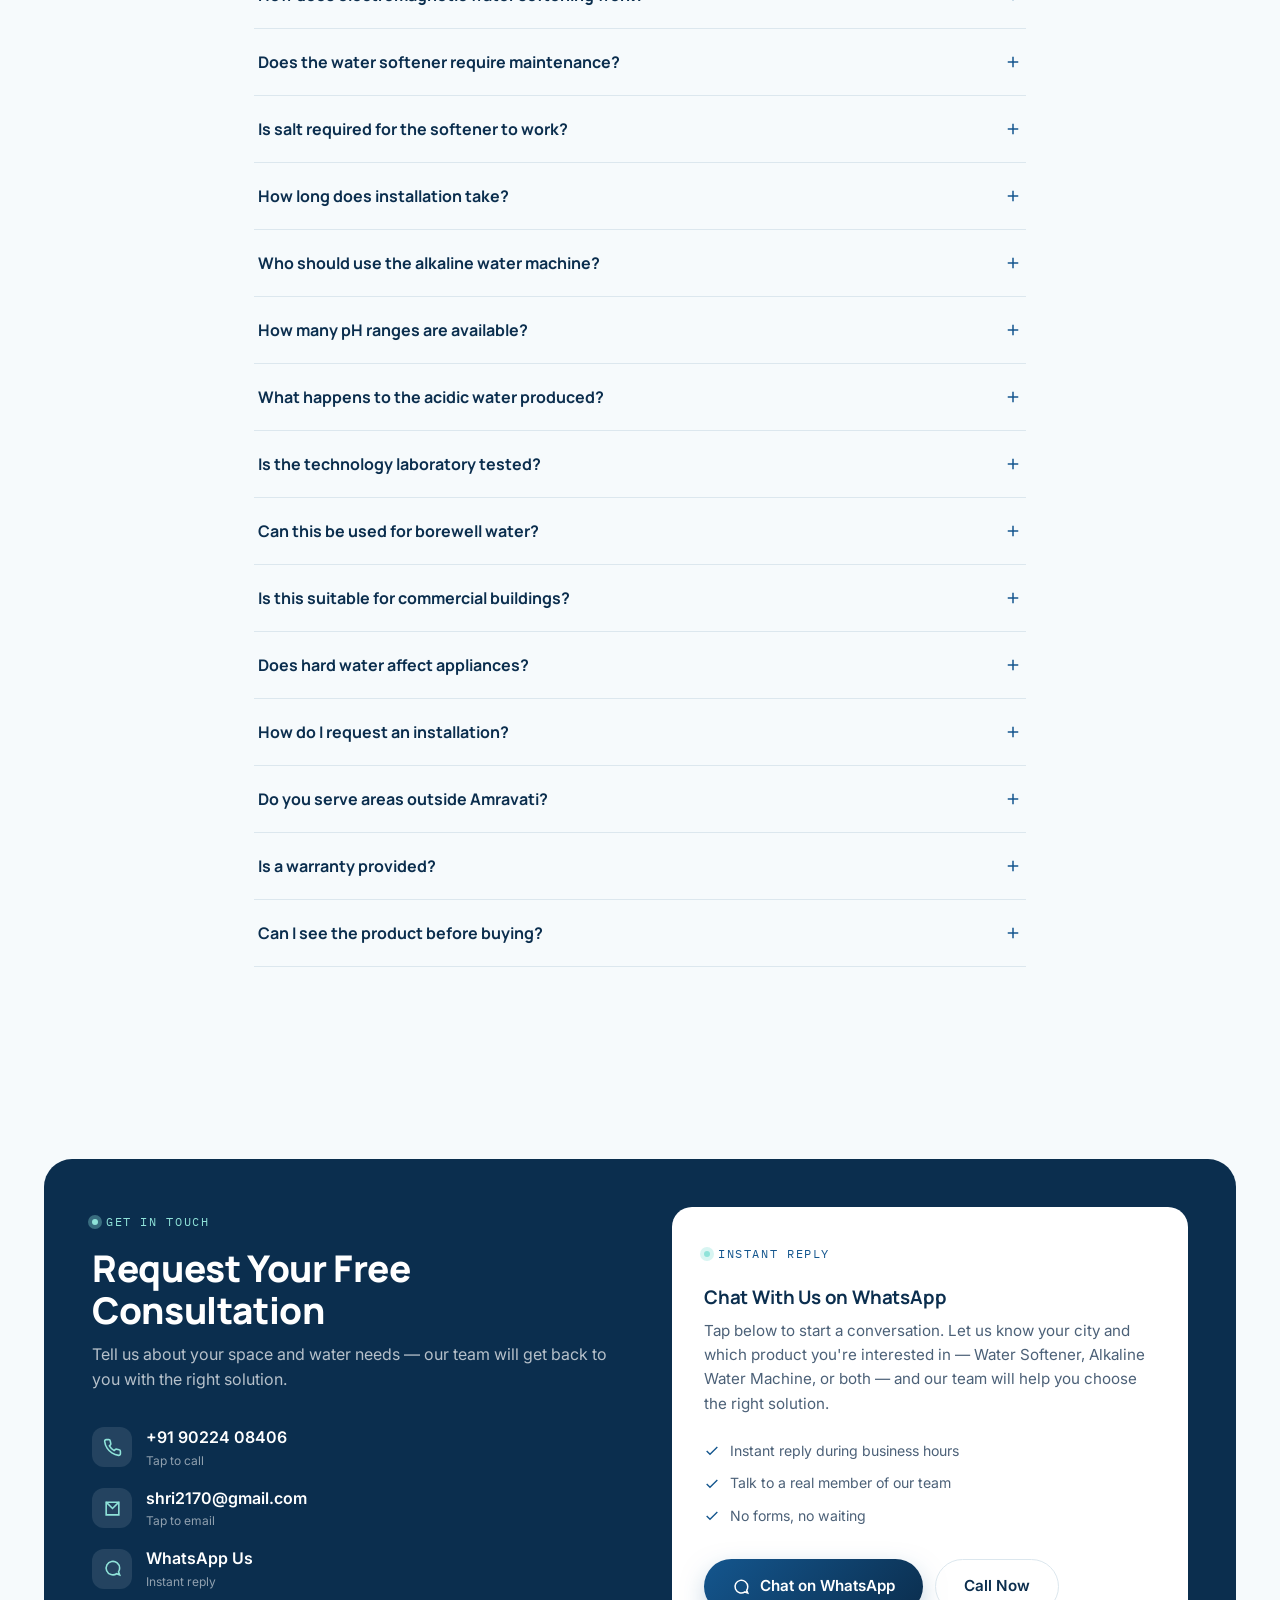
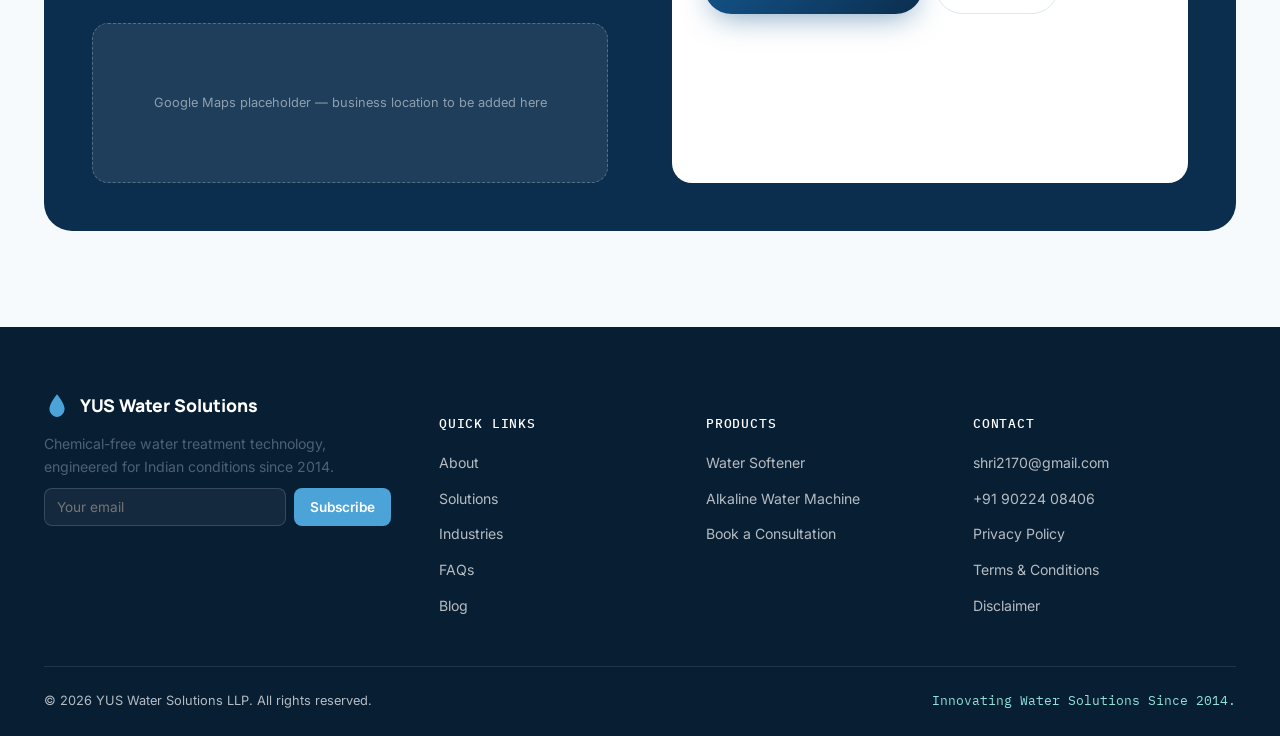
==== commit b2498135: "Gallery and reviews" ====
--- a/index.html
+++ b/index.html
@@ -108,7 +108,7 @@
         <svg viewBox="0 0 24 24" fill="none" stroke="currentColor" stroke-width="2"><path d="M22 16.92v3a2 2 0 0 1-2.18 2 19.79 19.79 0 0 1-8.63-3.07 19.5 19.5 0 0 1-6-6 19.79 19.79 0 0 1-3.07-8.67A2 2 0 0 1 4.11 2h3a2 2 0 0 1 2 1.72c.13.96.36 1.9.68 2.81a2 2 0 0 1-.45 2.11L8.09 9.91a16 16 0 0 0 6 6l1.27-1.27a2 2 0 0 1 2.11-.45c.91.32 1.85.55 2.81.68A2 2 0 0 1 22 16.92z"/></svg>
         +91 90224 08406
       </a>
-      <a href="#contact" class="btn btn-primary nav-cta">Get Free Consultation</a>
+      <a href="https://wa.me/919022408406?text=Hello%21%20I%20would%20like%20to%20get%20a%20free%20consultation%20regarding%20your%20water%20treatment%20solutions.%20Please%20help%20me%20choose%20the%20best%20product%20for%20my%20requirements." target="_blank" rel="noopener" class="btn btn-primary nav-cta">Get Free Consultation</a>
       <button class="nav-toggle" id="navToggle" aria-label="Open menu" aria-expanded="false" aria-controls="drawer">
         <svg width="20" height="20" viewBox="0 0 24 24" fill="none" stroke="#0B2038" stroke-width="2"><path d="M3 6h18M3 12h18M3 18h18"/></svg>
       </button>
@@ -126,7 +126,7 @@
   <a href="industries.html">Industries</a>
   <a href="faq.html">FAQs</a>
   <a href="contact.html">Contact</a>
-  <a href="#contact" class="btn btn-primary">Get Free Consultation</a>
+  <a href="https://wa.me/919022408406?text=Hello%21%20I%20would%20like%20to%20get%20a%20free%20consultation%20regarding%20your%20water%20treatment%20solutions.%20Please%20help%20me%20choose%20the%20best%20product%20for%20my%20requirements." target="_blank" rel="noopener" class="btn btn-primary">Get Free Consultation</a>
 </div>
 
 <main id="top">
@@ -141,7 +141,7 @@
       <h1>Better Water. <br><span class="accent">Better Life.</span></h1>
       <p class="lead">We engineer chemical-free water treatment technology for homes, hospitals, hotels, farms and industries — designed for Indian water conditions, and laboratory tested for real results.</p>
       <div class="hero-ctas">
-        <a href="#contact" class="btn btn-primary">Get Free Consultation</a>
+        <a href="https://wa.me/919022408406?text=Hello%21%20I%20would%20like%20to%20get%20a%20free%20consultation%20regarding%20your%20water%20treatment%20solutions.%20Please%20help%20me%20choose%20the%20best%20product%20for%20my%20requirements." target="_blank" rel="noopener" class="btn btn-primary">Get Free Consultation</a>
         <a href="#solutions" class="btn btn-ghost">Explore Solutions</a>
       </div>
       <div class="hero-badges">
@@ -505,69 +505,6 @@
           <tr><td>Design Fit</td><td>Generic</td><td class="yes">Designed for Indian water conditions</td></tr>
         </tbody>
       </table>
-    </div>
-  </div>
-</section>
-
-<!-- ============================================================
-     TESTIMONIALS
-============================================================= -->
-<section class="section" style="background:#fff;">
-  <div class="container">
-    <div class="section-head center reveal">
-      <span class="eyebrow" style="justify-content:center;">Customer Experiences</span>
-      <h2>What Customers Say</h2>
-    </div>
-    <div class="test-grid">
-      <div class="test-card reveal">
-        <div class="stars">★★★★★</div>
-        <p class="quote">"We noticed less scale on our bathroom fittings within a few weeks of installation. Simple, clean, and no maintenance calls so far."</p>
-        <div class="test-foot"><div class="avatar"></div><div><strong>Residential Customer</strong><span>Amravati, Maharashtra</span></div></div>
-        <span class="placeholder-tag">Placeholder review — replace with verified customer feedback</span>
-      </div>
-      <div class="test-card reveal reveal-delay-1">
-        <div class="stars">★★★★★</div>
-        <p class="quote">"Our kitchen team appreciates the consistent water quality. Installation was quick and didn't disrupt operations."</p>
-        <div class="test-foot"><div class="avatar"></div><div><strong>Hotel Facility Manager</strong><span>Maharashtra</span></div></div>
-        <span class="placeholder-tag">Placeholder review — replace with verified customer feedback</span>
-      </div>
-      <div class="test-card reveal reveal-delay-2">
-        <div class="stars">★★★★★</div>
-        <p class="quote">"We use the alkaline machine daily at home — the whole family has their own preferred setting. Easy to use, easy to maintain."</p>
-        <div class="test-foot"><div class="avatar"></div><div><strong>Homeowner</strong><span>Maharashtra</span></div></div>
-        <span class="placeholder-tag">Placeholder review — replace with verified customer feedback</span>
-      </div>
-    </div>
-  </div>
-</section>
-
-<!-- ============================================================
-     GALLERY
-============================================================= -->
-<section class="section">
-  <div class="container">
-    <div class="section-head reveal">
-      <span class="eyebrow">Installations</span>
-      <h2>Real Installations Across Maharashtra</h2>
-      <p>This gallery is built to accept real installation photography without any redesign — filter by category below.</p>
-    </div>
-    <div class="gallery-filters">
-      <button class="gf-btn active" data-filter="all">All</button>
-      <button class="gf-btn" data-filter="residential">Residential</button>
-      <button class="gf-btn" data-filter="commercial">Commercial</button>
-      <button class="gf-btn" data-filter="agriculture">Agriculture</button>
-      <button class="gf-btn" data-filter="hotels">Hotels</button>
-      <button class="gf-btn" data-filter="industries">Industries</button>
-    </div>
-    <div class="gallery-grid" id="galleryGrid">
-      <div class="g-item" data-cat="residential"><span>Installation at Residential Property</span></div>
-      <div class="g-item" data-cat="commercial"><span>Commercial Installation</span></div>
-      <div class="g-item" data-cat="agriculture"><span>Agricultural Installation</span></div>
-      <div class="g-item" data-cat="hotels"><span>Hotel Installation</span></div>
-      <div class="g-item" data-cat="industries"><span>Industrial Installation</span></div>
-      <div class="g-item" data-cat="residential"><span>Installation at Residential Property</span></div>
-      <div class="g-item" data-cat="commercial"><span>Commercial Installation</span></div>
-      <div class="g-item" data-cat="agriculture"><span>Agricultural Installation</span></div>
     </div>
   </div>
 </section>
@@ -653,39 +590,23 @@
           <div class="map-ph">Google Maps placeholder — business location to be added here</div>
         </div>
 
-        <form class="form-card" id="contactForm" novalidate>
-          <div id="formFields">
-            <div class="form-row">
-              <div class="field"><label for="fname">Name *</label><input id="fname" name="name" type="text" required></div>
-              <div class="field"><label for="fphone">Phone Number *</label><input id="fphone" name="phone" type="tel" required></div>
-            </div>
-            <div class="form-row">
-              <div class="field"><label for="femail">Email (Optional)</label><input id="femail" name="email" type="email"></div>
-              <div class="field"><label for="fcity">City</label><input id="fcity" name="city" type="text"></div>
-            </div>
-            <div class="form-row">
-              <div class="field full"><label for="fproduct">Interested Product</label>
-                <select id="fproduct" name="product">
-                  <option>Water Softener</option>
-                  <option>Alkaline Water Machine</option>
-                  <option>Both</option>
-                </select>
-              </div>
-            </div>
-            <div class="form-row">
-              <div class="field full"><label for="fmessage">Message</label><textarea id="fmessage" name="message" placeholder="Tell us about your space and requirement..."></textarea></div>
-            </div>
-            <div class="form-actions">
-              <button type="submit" class="btn btn-primary" id="submitBtn">Request Free Consultation</button>
-              <a href="tel:+919022408406" class="btn btn-ghost">Call Now</a>
-            </div>
+        <div class="form-card whatsapp-card">
+          <span class="eyebrow" style="justify-content:flex-start;">Instant Reply</span>
+          <h3 style="margin-top:8px;">Chat With Us on WhatsApp</h3>
+          <p style="margin-top:10px;font-size:0.95rem;color:var(--ink-soft);">Tap below to start a conversation. Let us know your city and which product you're interested in — Water Softener, Alkaline Water Machine, or both — and our team will help you choose the right solution.</p>
+          <ul class="whatsapp-points">
+            <li><svg viewBox="0 0 24 24" fill="none" stroke="currentColor" stroke-width="2"><path d="M20 6L9 17l-5-5"/></svg>Instant reply during business hours</li>
+            <li><svg viewBox="0 0 24 24" fill="none" stroke="currentColor" stroke-width="2"><path d="M20 6L9 17l-5-5"/></svg>Talk to a real member of our team</li>
+            <li><svg viewBox="0 0 24 24" fill="none" stroke="currentColor" stroke-width="2"><path d="M20 6L9 17l-5-5"/></svg>No forms, no waiting</li>
+          </ul>
+          <div class="form-actions" style="margin-top:var(--sp-3);">
+            <a href="https://wa.me/919022408406?text=Hello%21%20I%20would%20like%20to%20get%20a%20free%20consultation%20regarding%20your%20water%20treatment%20solutions.%20Please%20help%20me%20choose%20the%20best%20product%20for%20my%20requirements." target="_blank" rel="noopener" class="btn btn-primary">
+              <svg viewBox="0 0 24 24" fill="none" stroke="currentColor" stroke-width="2" style="width:18px;height:18px;"><path d="M21 11.5a8.5 8.5 0 10-3.8 7.1L21 20l-1.4-3.7A8.5 8.5 0 0021 11.5z"/></svg>
+              Chat on WhatsApp
+            </a>
+            <a href="tel:+919022408406" class="btn btn-ghost">Call Now</a>
           </div>
-          <div class="form-success" id="formSuccess">
-            <svg viewBox="0 0 24 24" fill="none" stroke="currentColor" stroke-width="2"><path d="M20 6L9 17l-5-5"/></svg>
-            <h3>Thank you!</h3>
-            <p style="margin-top:8px;">We've received your request and will contact you shortly.</p>
-          </div>
-        </form>
+        </div>
       </div>
     </div>
   </div>
@@ -706,9 +627,10 @@
         </div>
         <p style="font-size:0.88rem;">Chemical-free water treatment technology, engineered for Indian conditions since 2014.</p>
         <div class="newsletter">
-          <input type="email" placeholder="Your email" aria-label="Newsletter email">
-          <button type="button">Subscribe</button>
-        </div>
+          <input type="email" placeholder="Your email" aria-label="Newsletter email" id="newsletterEmail">
+          <button type="button" id="newsletterBtn">Subscribe</button>
+        </div>
+        <p class="newsletter-msg" id="newsletterMsg" role="status" aria-live="polite"></p>
       </div>
       <div>
         <h5>Quick Links</h5>
@@ -760,8 +682,6 @@
 <script src="main.js"></script>
 <script src="ph-selector.js"></script>
 <script src="faq.js"></script>
-<script src="gallery.js"></script>
-<script src="contact-form.js"></script>
 
 </body>
 </html>
--- a/styles.css
+++ b/styles.css
@@ -473,6 +473,11 @@
 .form-success svg{width:44px;height:44px;color:var(--royal);margin:0 auto 12px;}
 @media (max-width:900px){.contact-grid{grid-template-columns:1fr;}.form-row{grid-template-columns:1fr;}}
 
+.whatsapp-points{margin-top:var(--sp-2);display:flex;flex-direction:column;gap:10px;}
+.whatsapp-points li{display:flex;gap:10px;align-items:center;font-size:0.88rem;color:var(--ink-soft);}
+.whatsapp-points svg{width:16px;height:16px;color:var(--royal);flex-shrink:0;}
+.form-card .btn-primary svg{margin-right:2px;}
+
 /* =========================================================
    FOOTER
 ========================================================= */
@@ -486,7 +491,11 @@
 .footer-grid a:hover{color:#fff;}
 .newsletter{display:flex;gap:8px;margin-top:10px;}
 .newsletter input{flex:1;padding:10px 12px;border-radius:8px;border:1px solid rgba(255,255,255,.15);background:rgba(255,255,255,.05);color:#fff;font-size:0.85rem;}
-.newsletter button{padding:10px 16px;border-radius:8px;background:var(--sky);color:#fff;font-weight:600;font-size:0.85rem;}
+.newsletter button{padding:10px 16px;border-radius:8px;background:var(--sky);color:#fff;font-weight:600;font-size:0.85rem;transition:opacity .2s;}
+.newsletter button[disabled]{opacity:.7;cursor:default;}
+.newsletter-msg{margin-top:8px;font-size:0.78rem;min-height:16px;}
+.newsletter-msg.success{color:var(--aqua);}
+.newsletter-msg.error{color:#f0a3a3;}
 .footer-bottom{margin-top:var(--sp-4);padding-top:var(--sp-2);border-top:1px solid rgba(255,255,255,.1);display:flex;justify-content:space-between;flex-wrap:wrap;gap:12px;font-size:0.8rem;}
 .footer-tagline{font-family:var(--font-mono);color:var(--aqua);font-size:0.8rem;}
 @media (max-width:900px){.footer-grid{grid-template-columns:1fr 1fr;}}
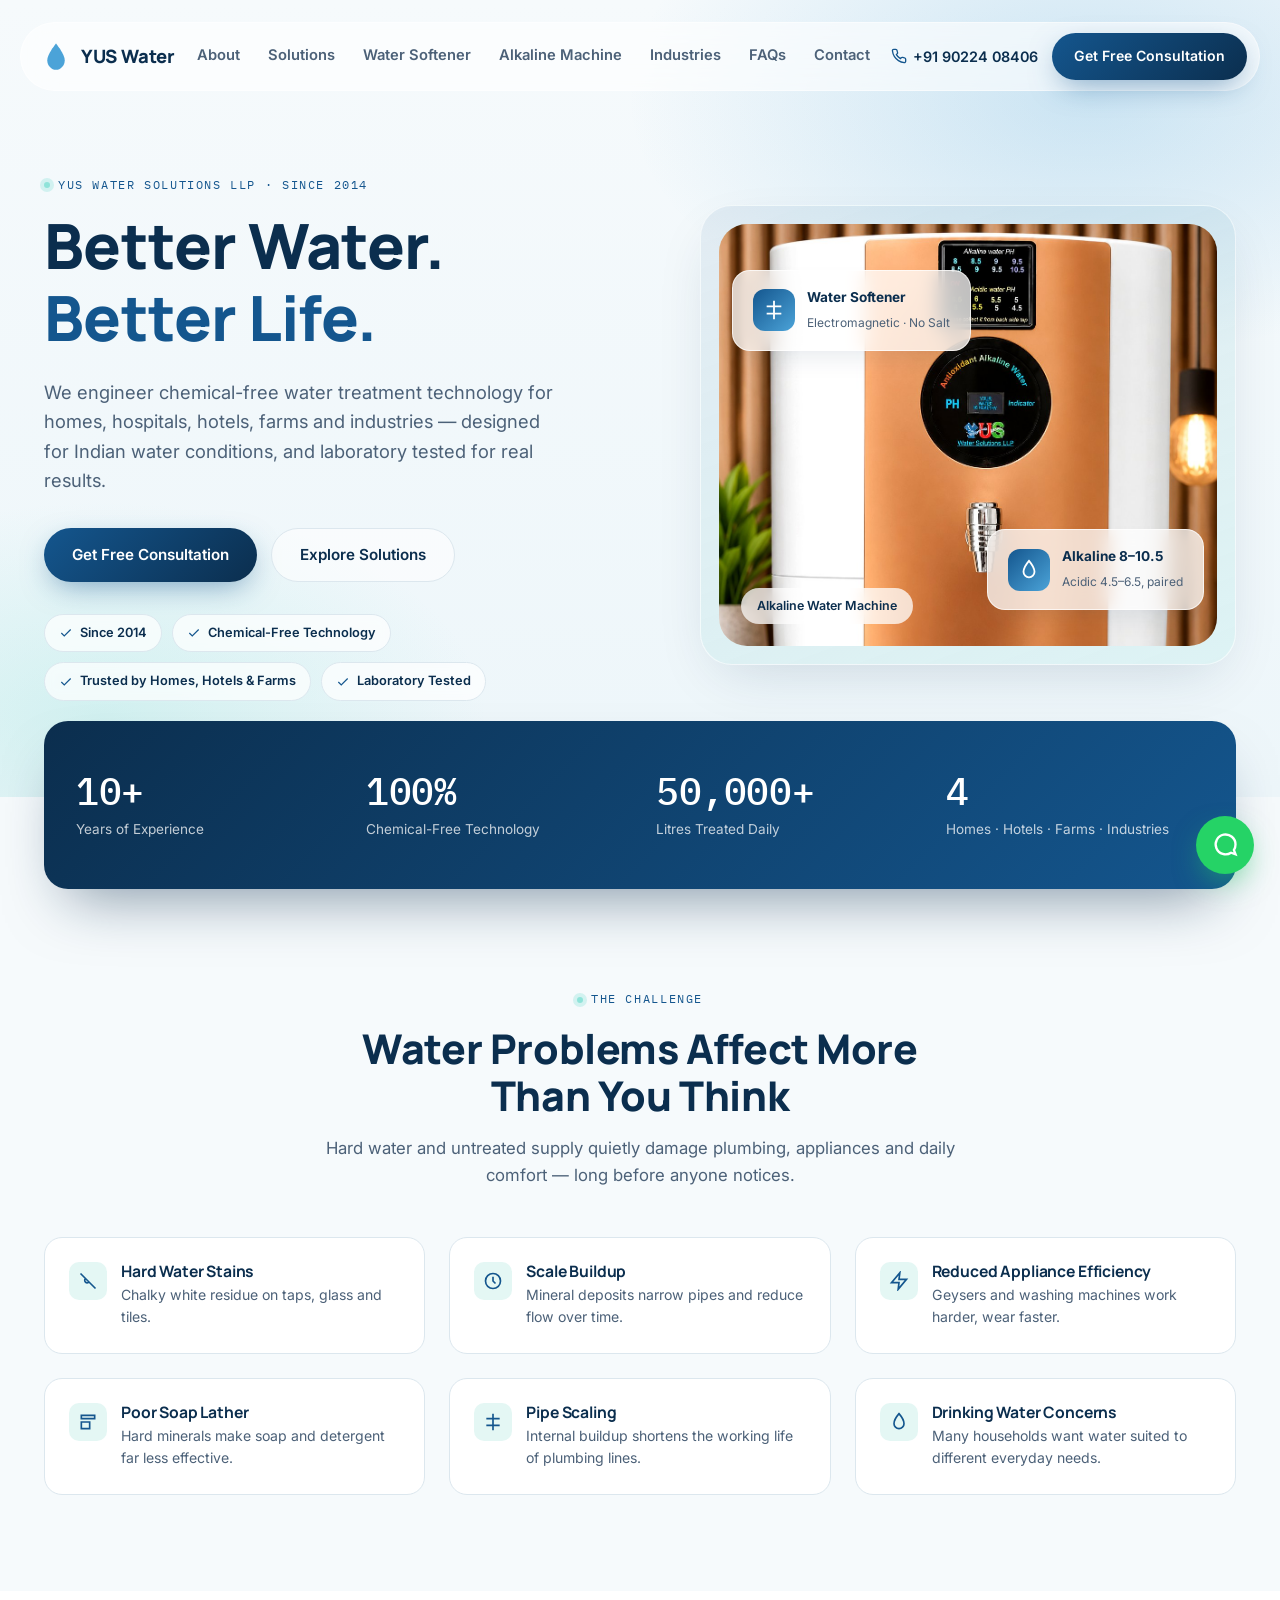
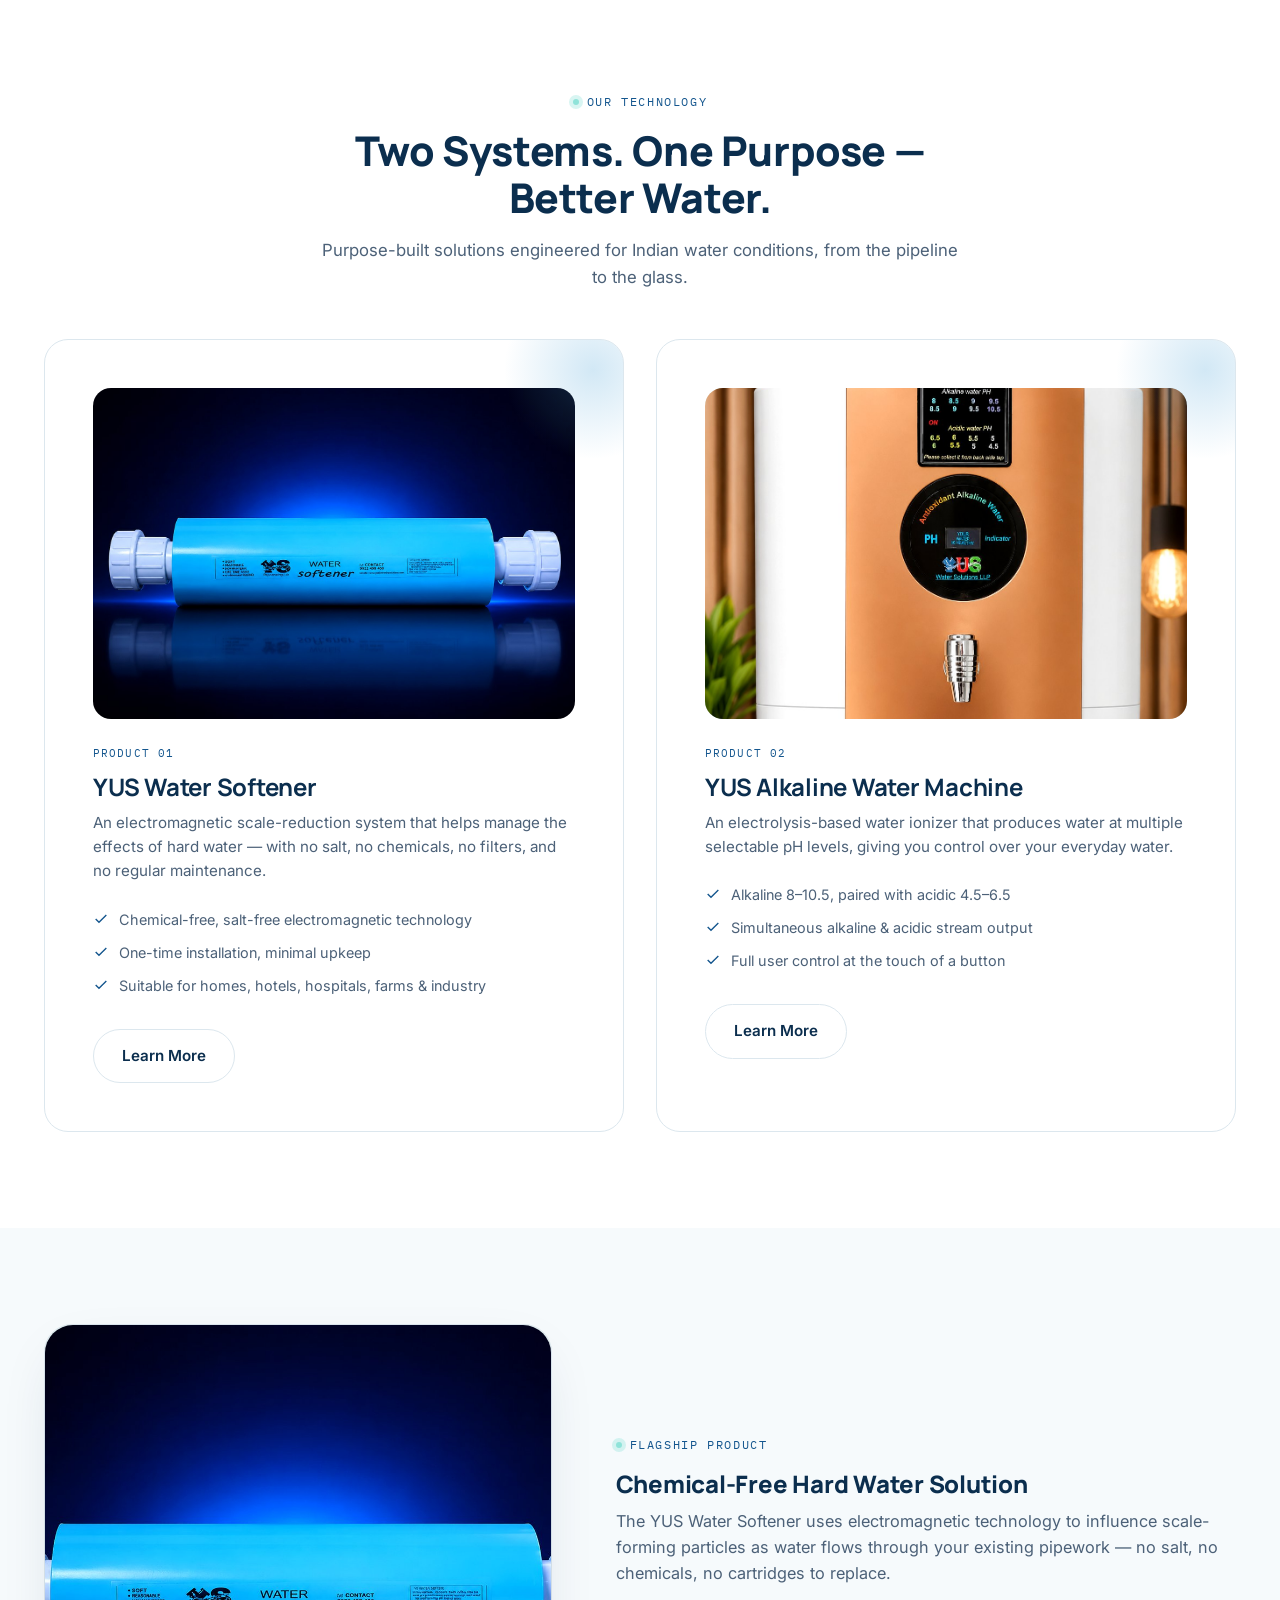
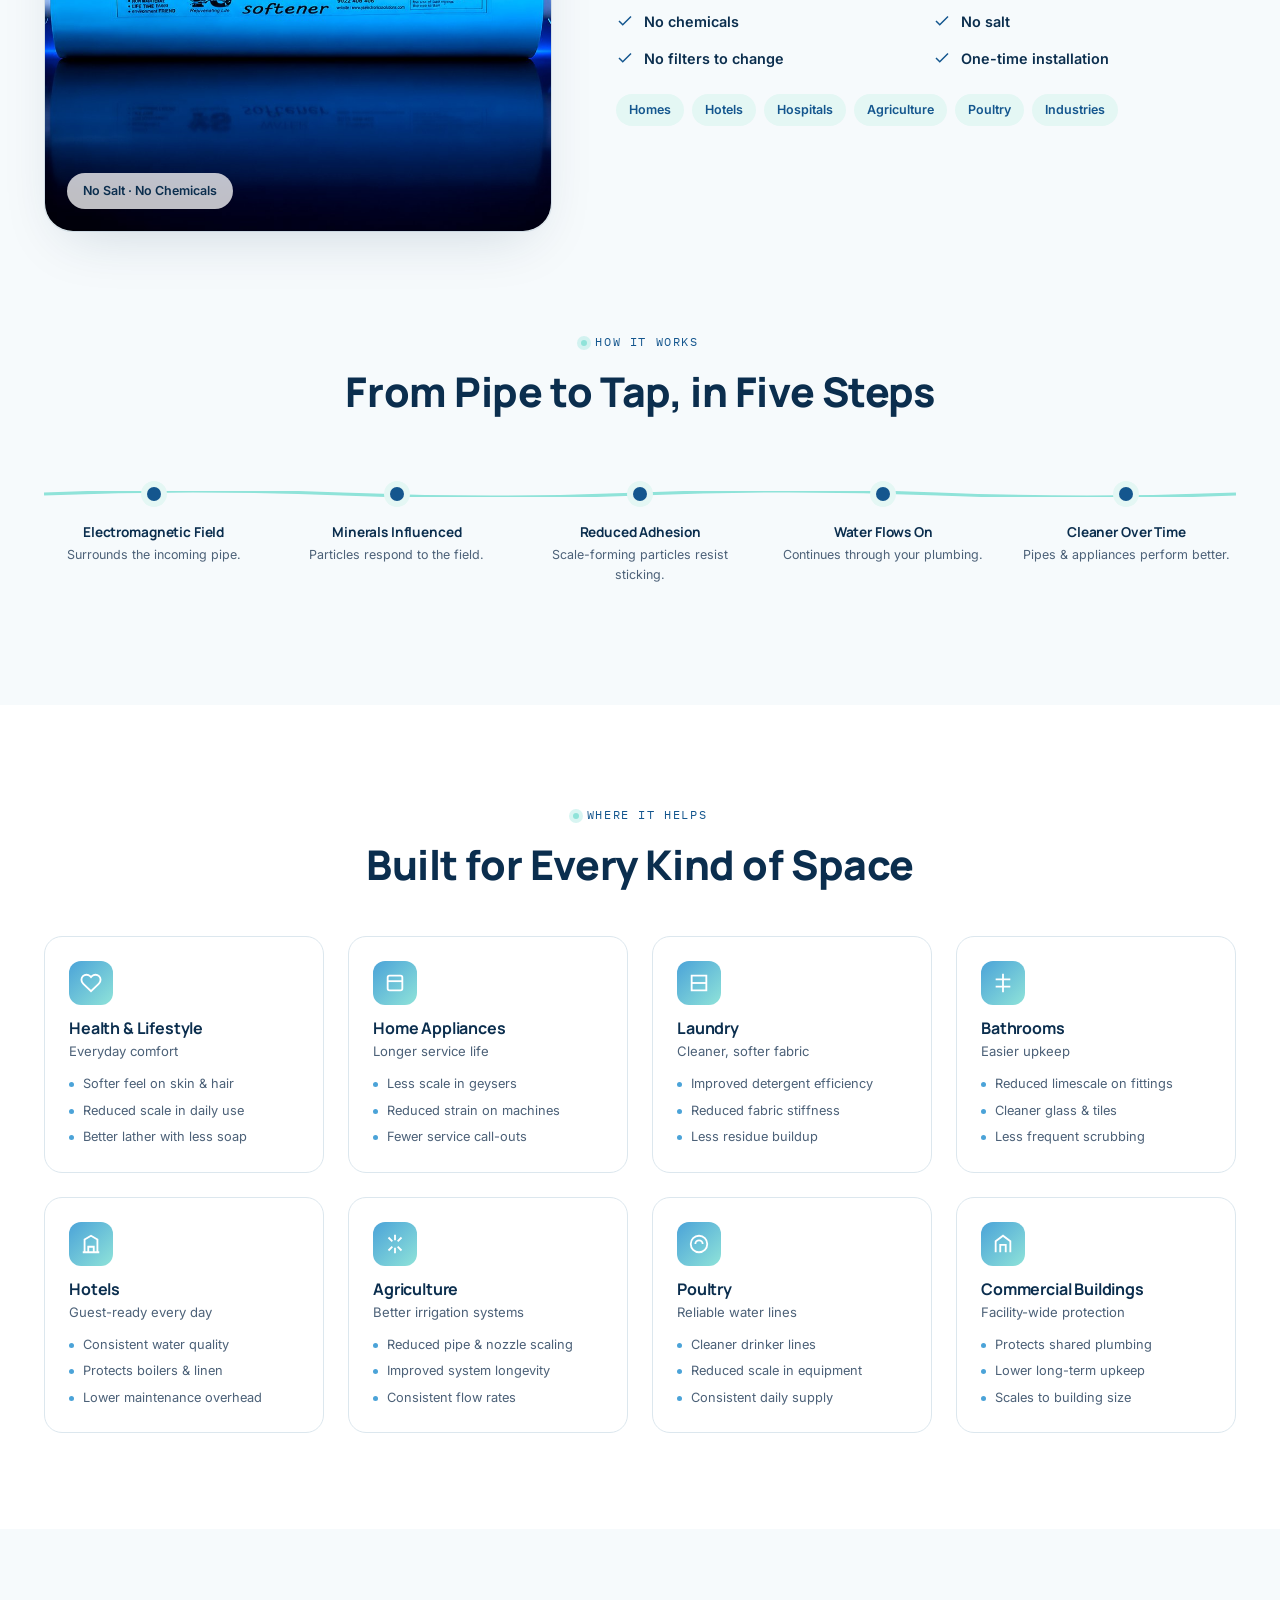
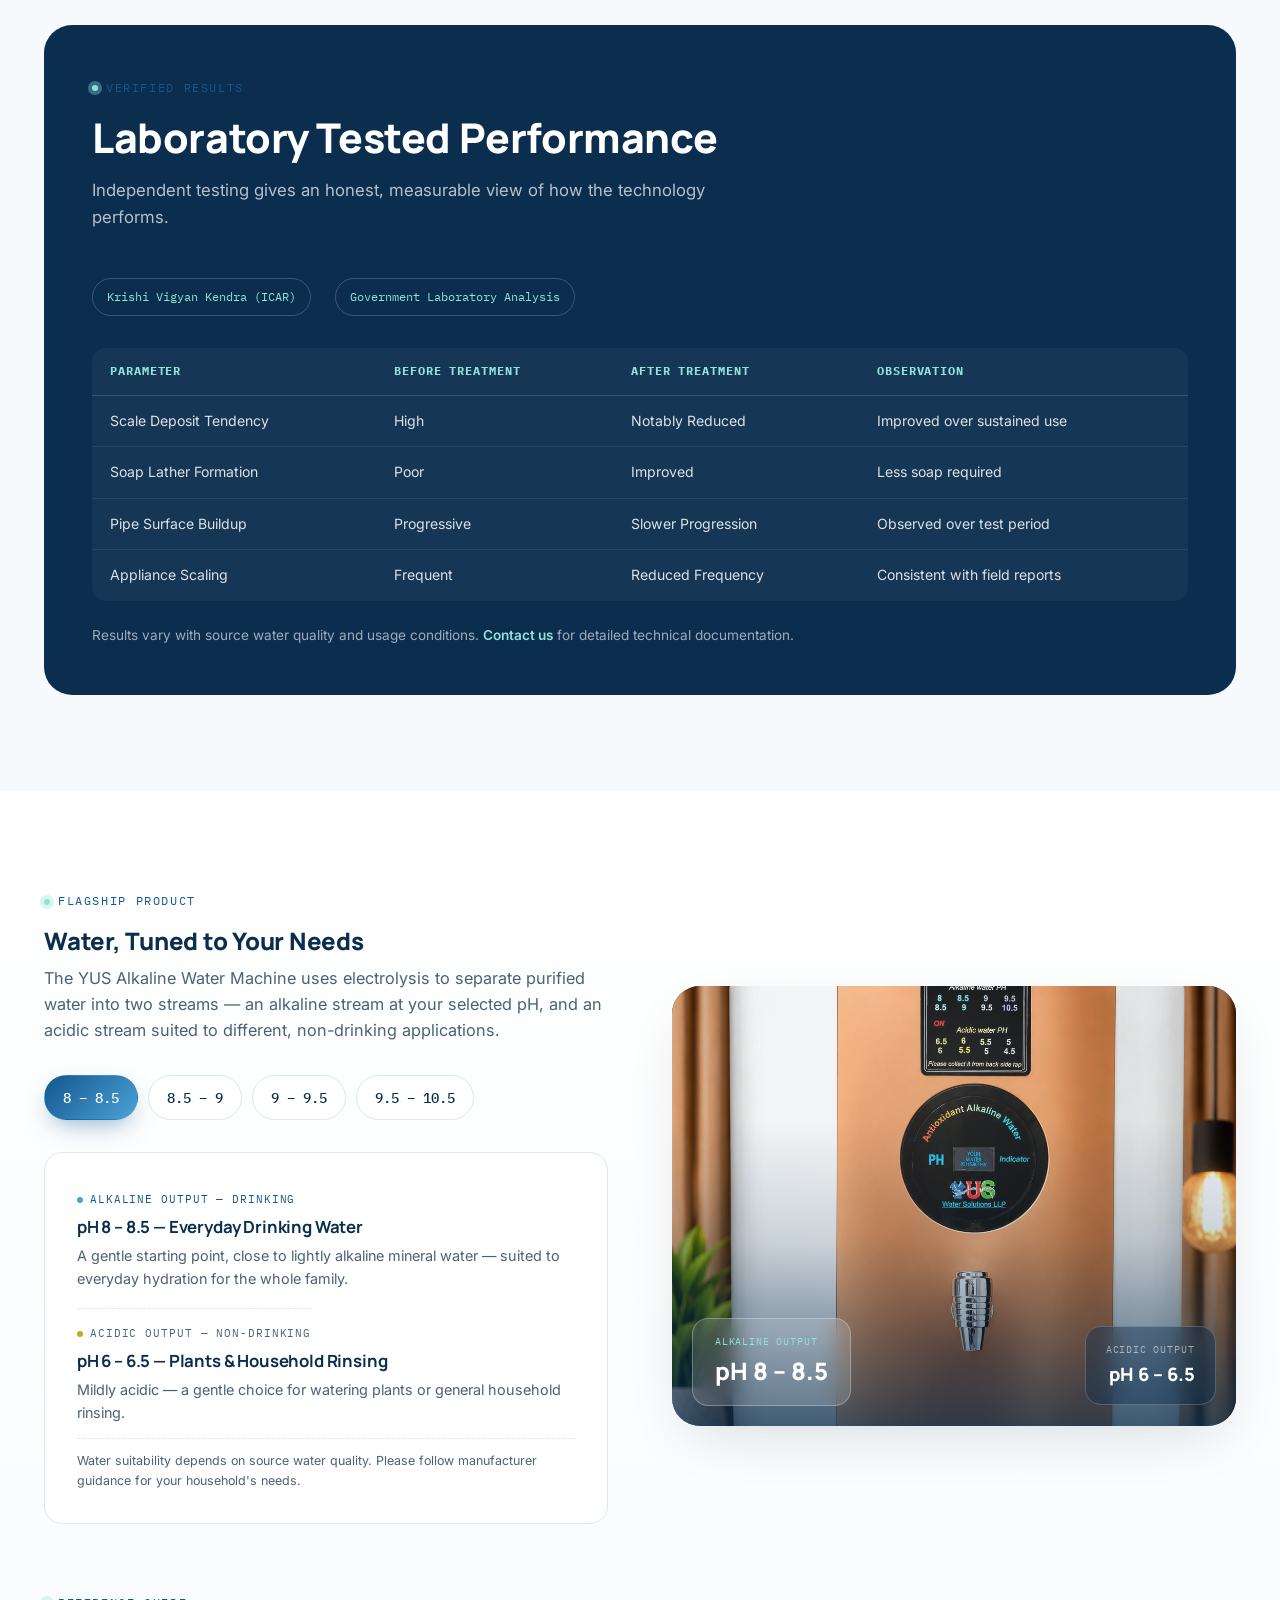
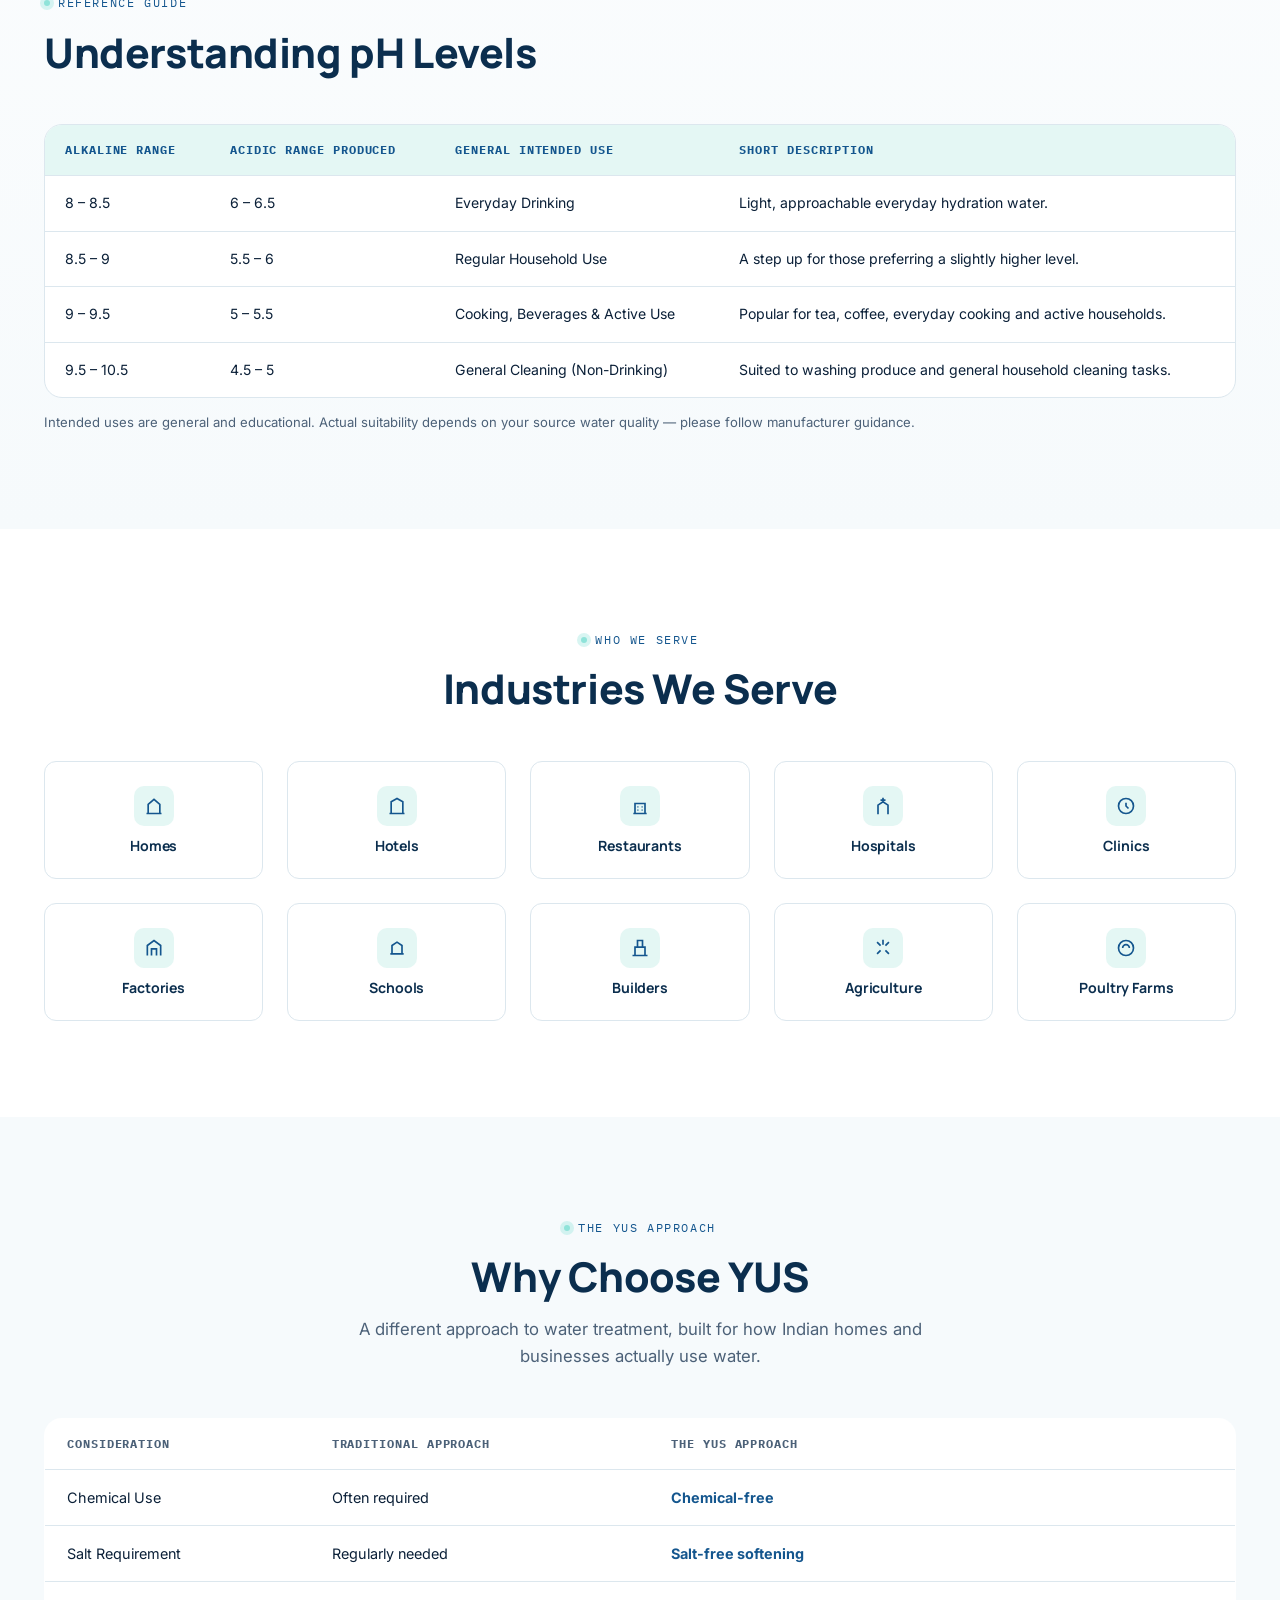
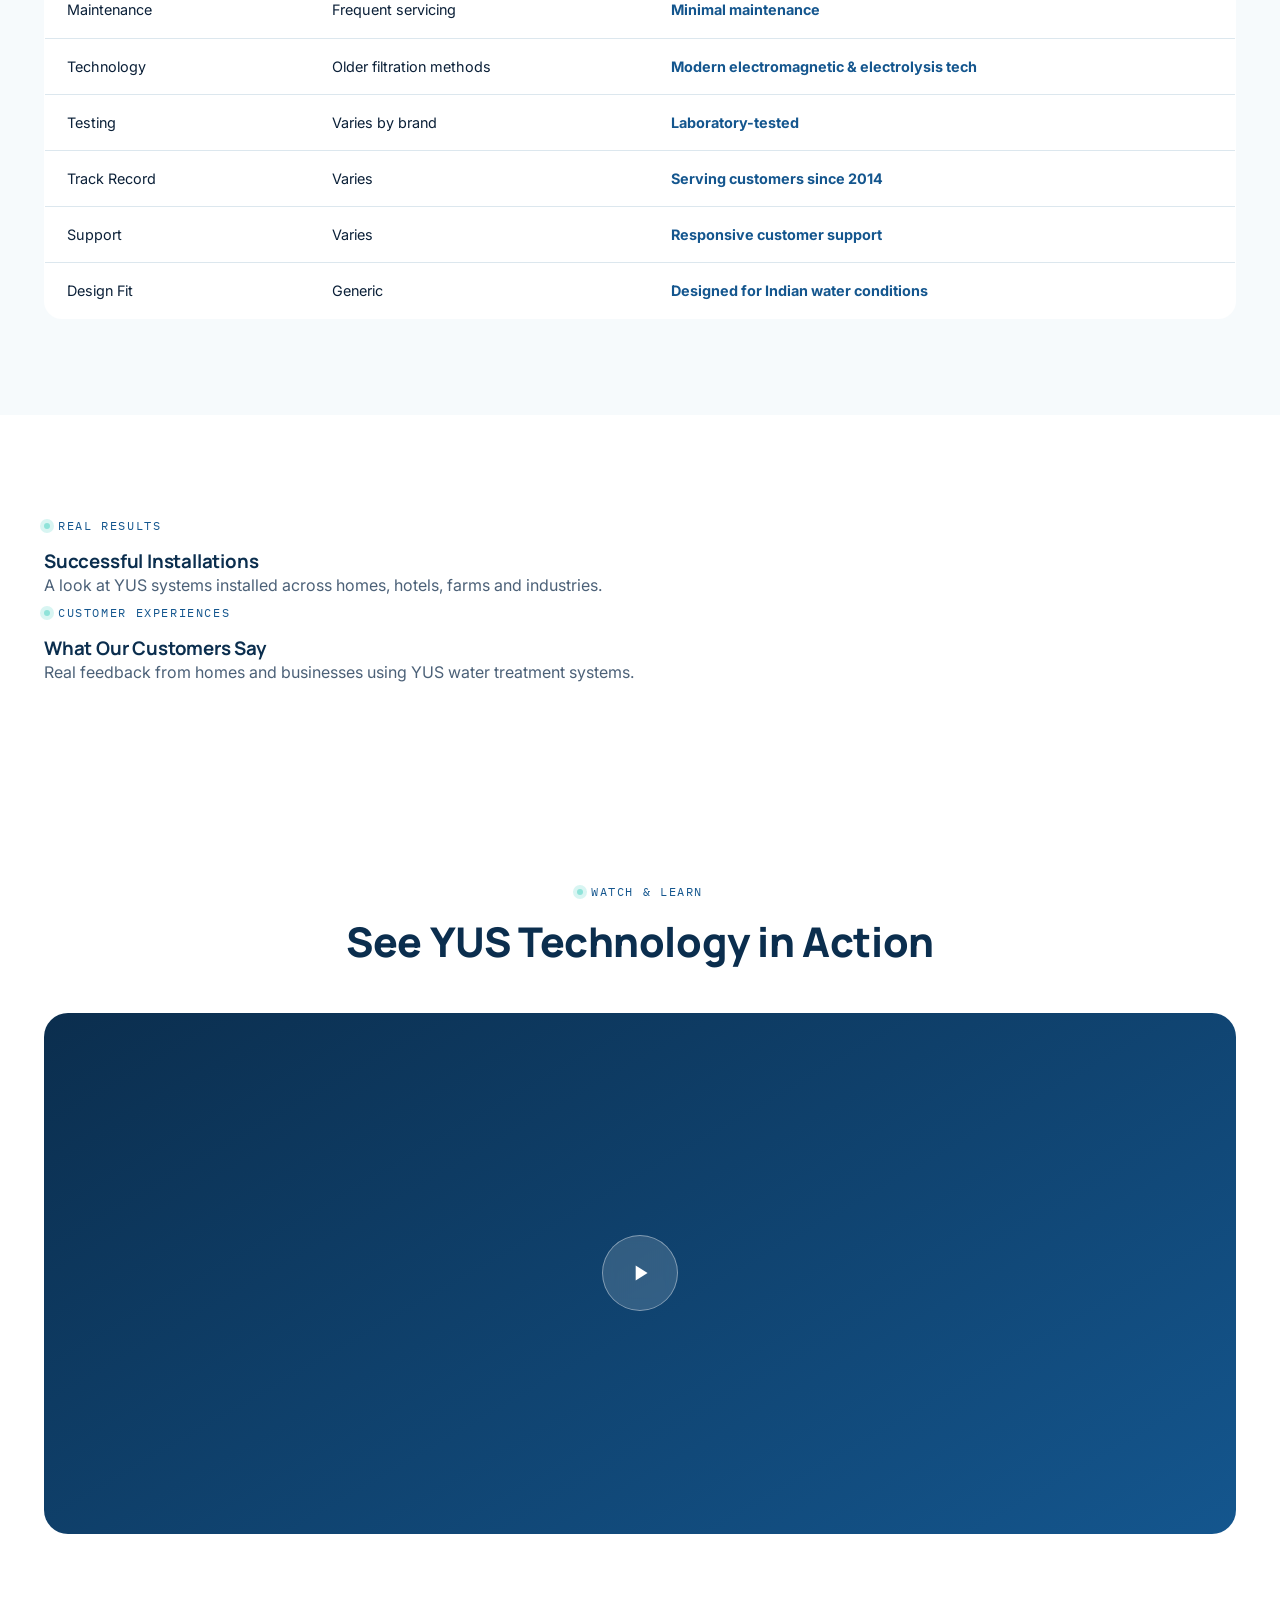
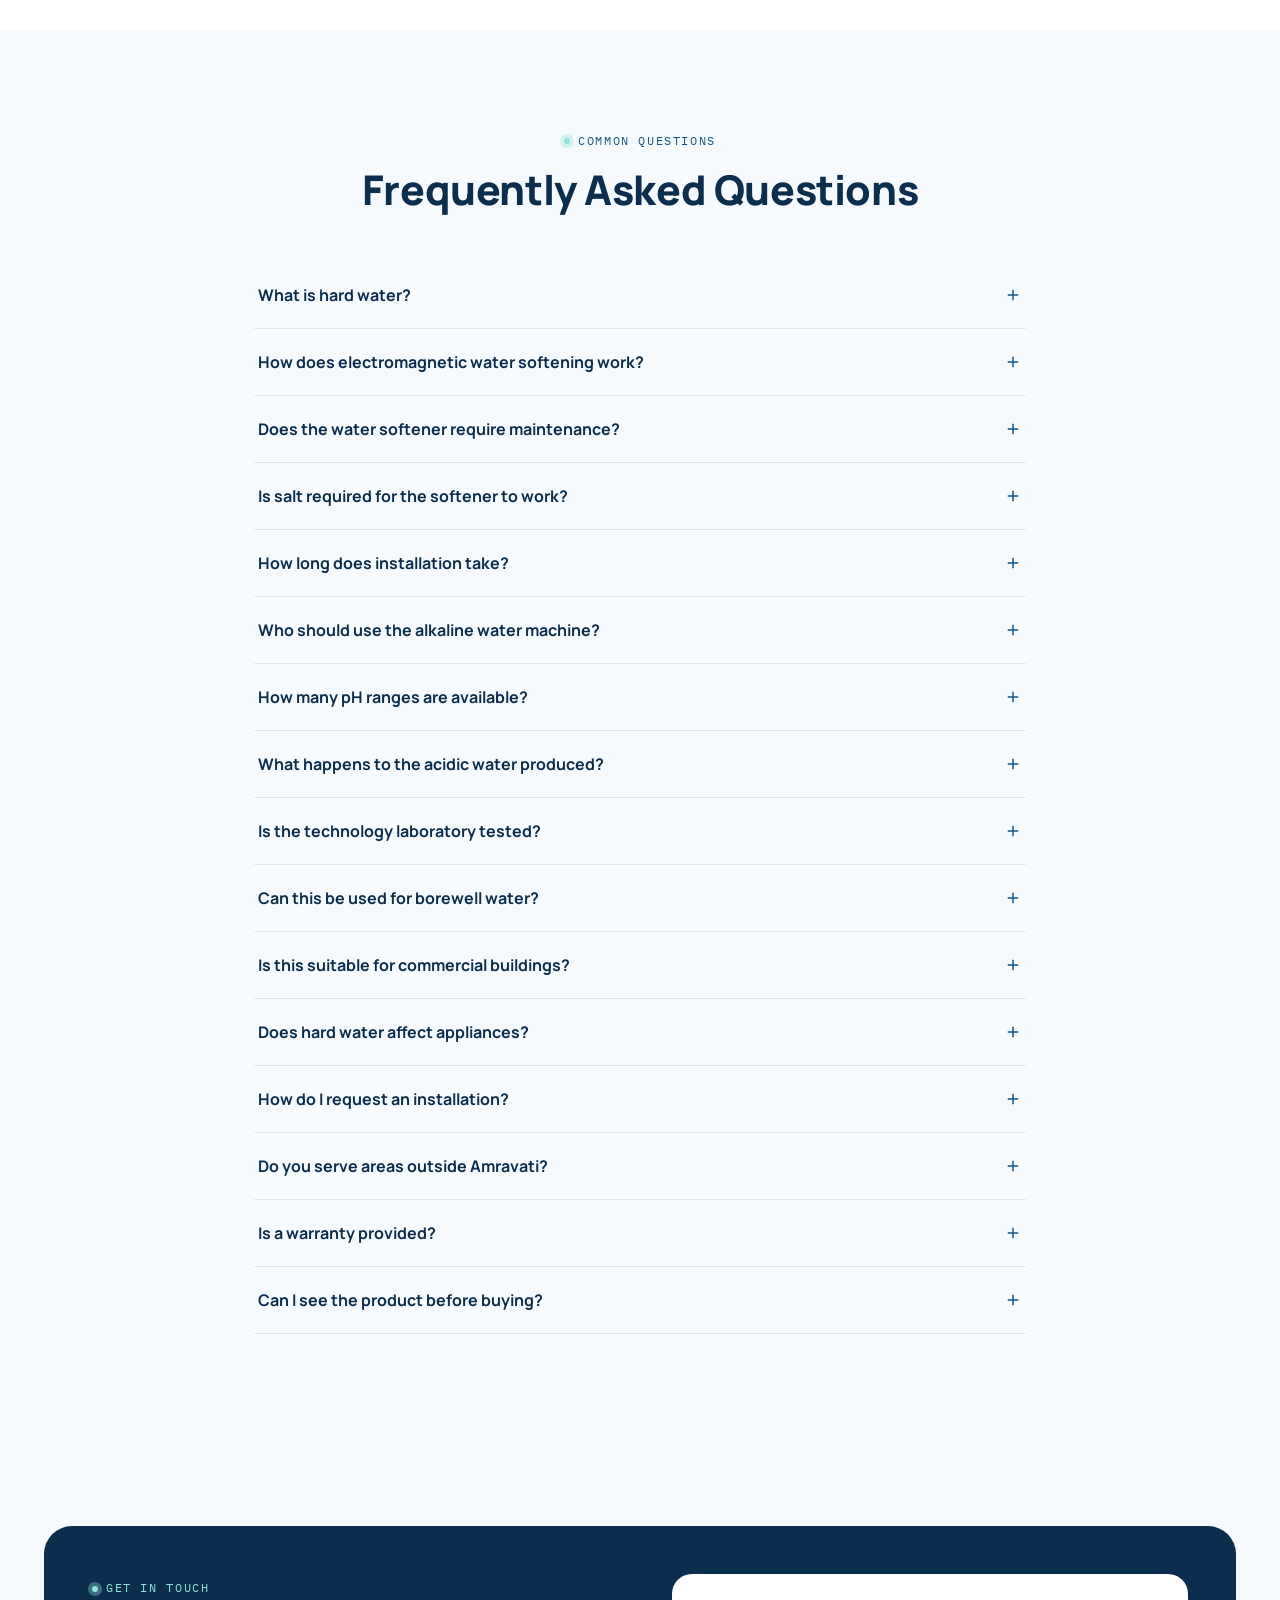
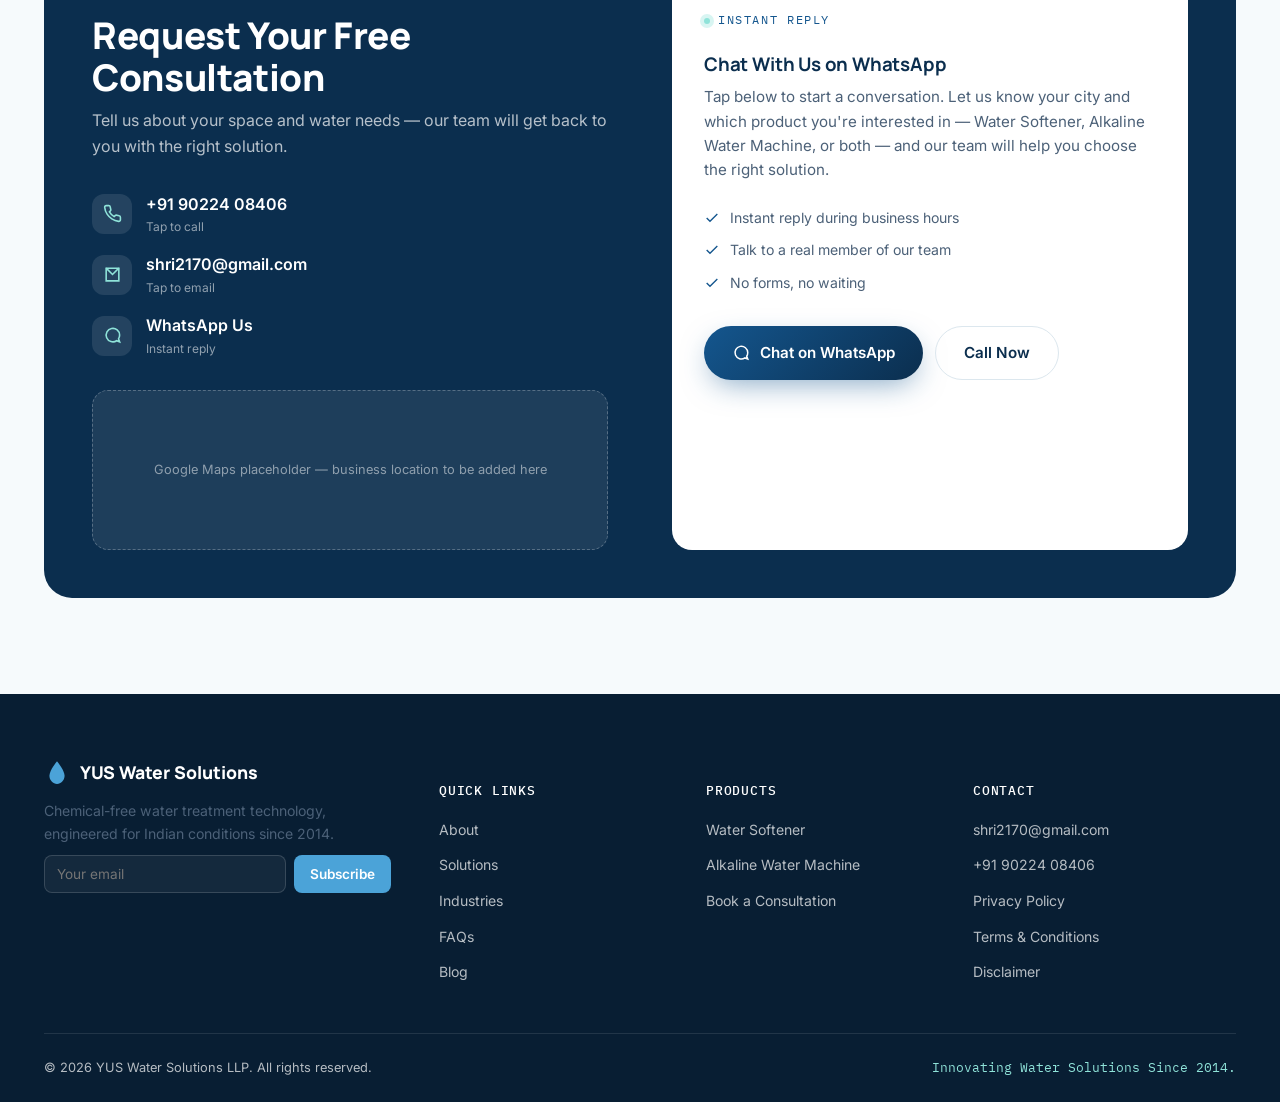
==== commit 7da87ec1: "Added photos" ====
--- a/index.html
+++ b/index.html
@@ -82,6 +82,7 @@
 </script>
 
 <link rel="stylesheet" href="styles.css">
+<link rel="stylesheet" href="showcase.css">
 </head>
 <body>
 
@@ -510,6 +511,35 @@
 </section>
 
 <!-- ============================================================
+     SHOWCASE — INSTALLATIONS & REVIEWS
+============================================================= -->
+<section class="section" style="background:#fff;">
+  <div class="container">
+    <div class="showcase-grid">
+
+      <div class="showcase-col reveal">
+        <span class="eyebrow" style="justify-content:center;">Real Results</span>
+        <h3>Successful Installations</h3>
+        <p class="showcase-sub">A look at YUS systems installed across homes, hotels, farms and industries.</p>
+        <div class="cardswap-wrap">
+          <div class="cardswap-stage" id="installationsStage"></div>
+        </div>
+      </div>
+
+      <div class="showcase-col reveal reveal-delay-1">
+        <span class="eyebrow" style="justify-content:center;">Customer Experiences</span>
+        <h3>What Our Customers Say</h3>
+        <p class="showcase-sub">Real feedback from homes and businesses using YUS water treatment systems.</p>
+        <div class="cardswap-wrap">
+          <div class="cardswap-stage" id="reviewsStage"></div>
+        </div>
+      </div>
+
+    </div>
+  </div>
+</section>
+
+<!-- ============================================================
      VIDEO
 ============================================================= -->
 <section class="section" style="background:#fff;">
@@ -679,6 +709,10 @@
   <a class="wa" href="https://wa.me/919022408406?text=Hello%2C%20I%20would%20like%20to%20know%20more%20about%20YUS%20Water%20Solutions.%20Please%20contact%20me." target="_blank" rel="noopener">WhatsApp</a>
 </div>
 
+<script src="https://cdnjs.cloudflare.com/ajax/libs/gsap/3.12.5/gsap.min.js"></script>
+<script src="card-swap.js"></script>
+<script src="showcase-data.js"></script>
+<script src="showcase-init.js"></script>
 <script src="main.js"></script>
 <script src="ph-selector.js"></script>
 <script src="faq.js"></script>
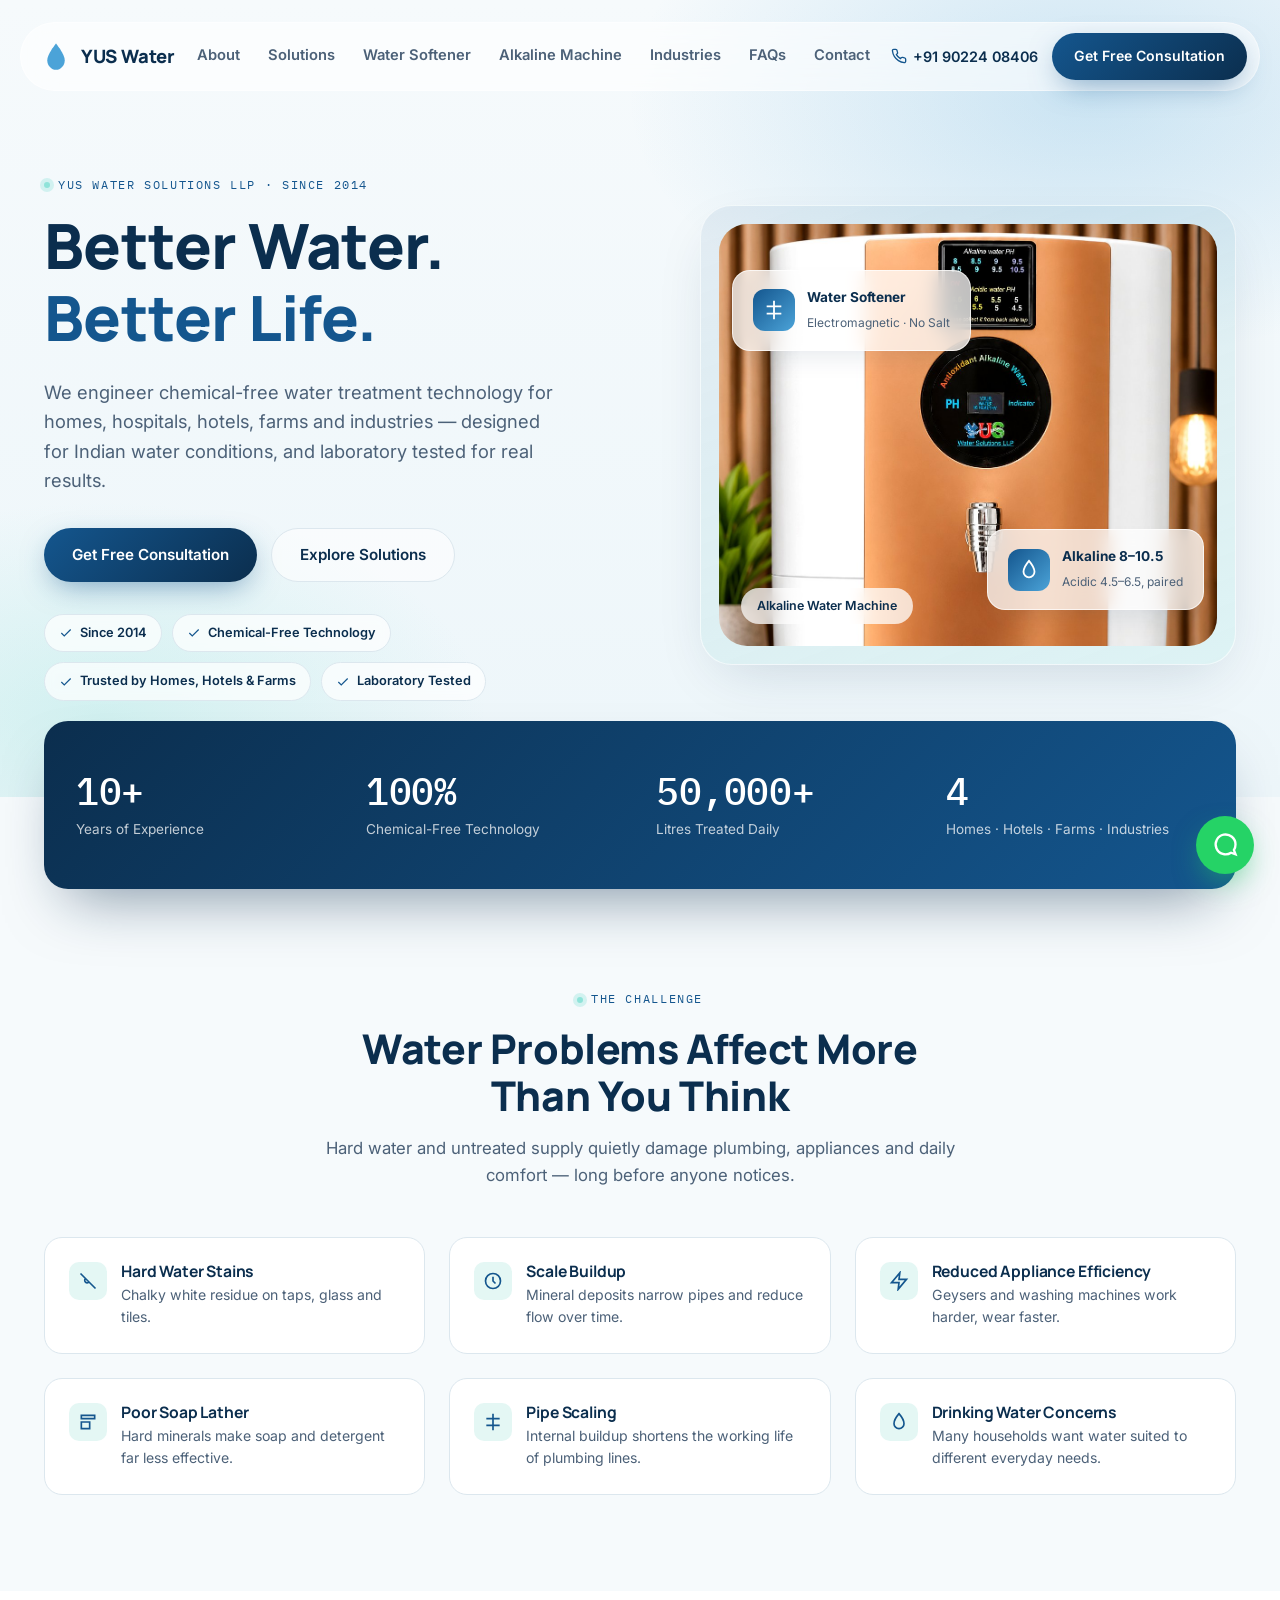
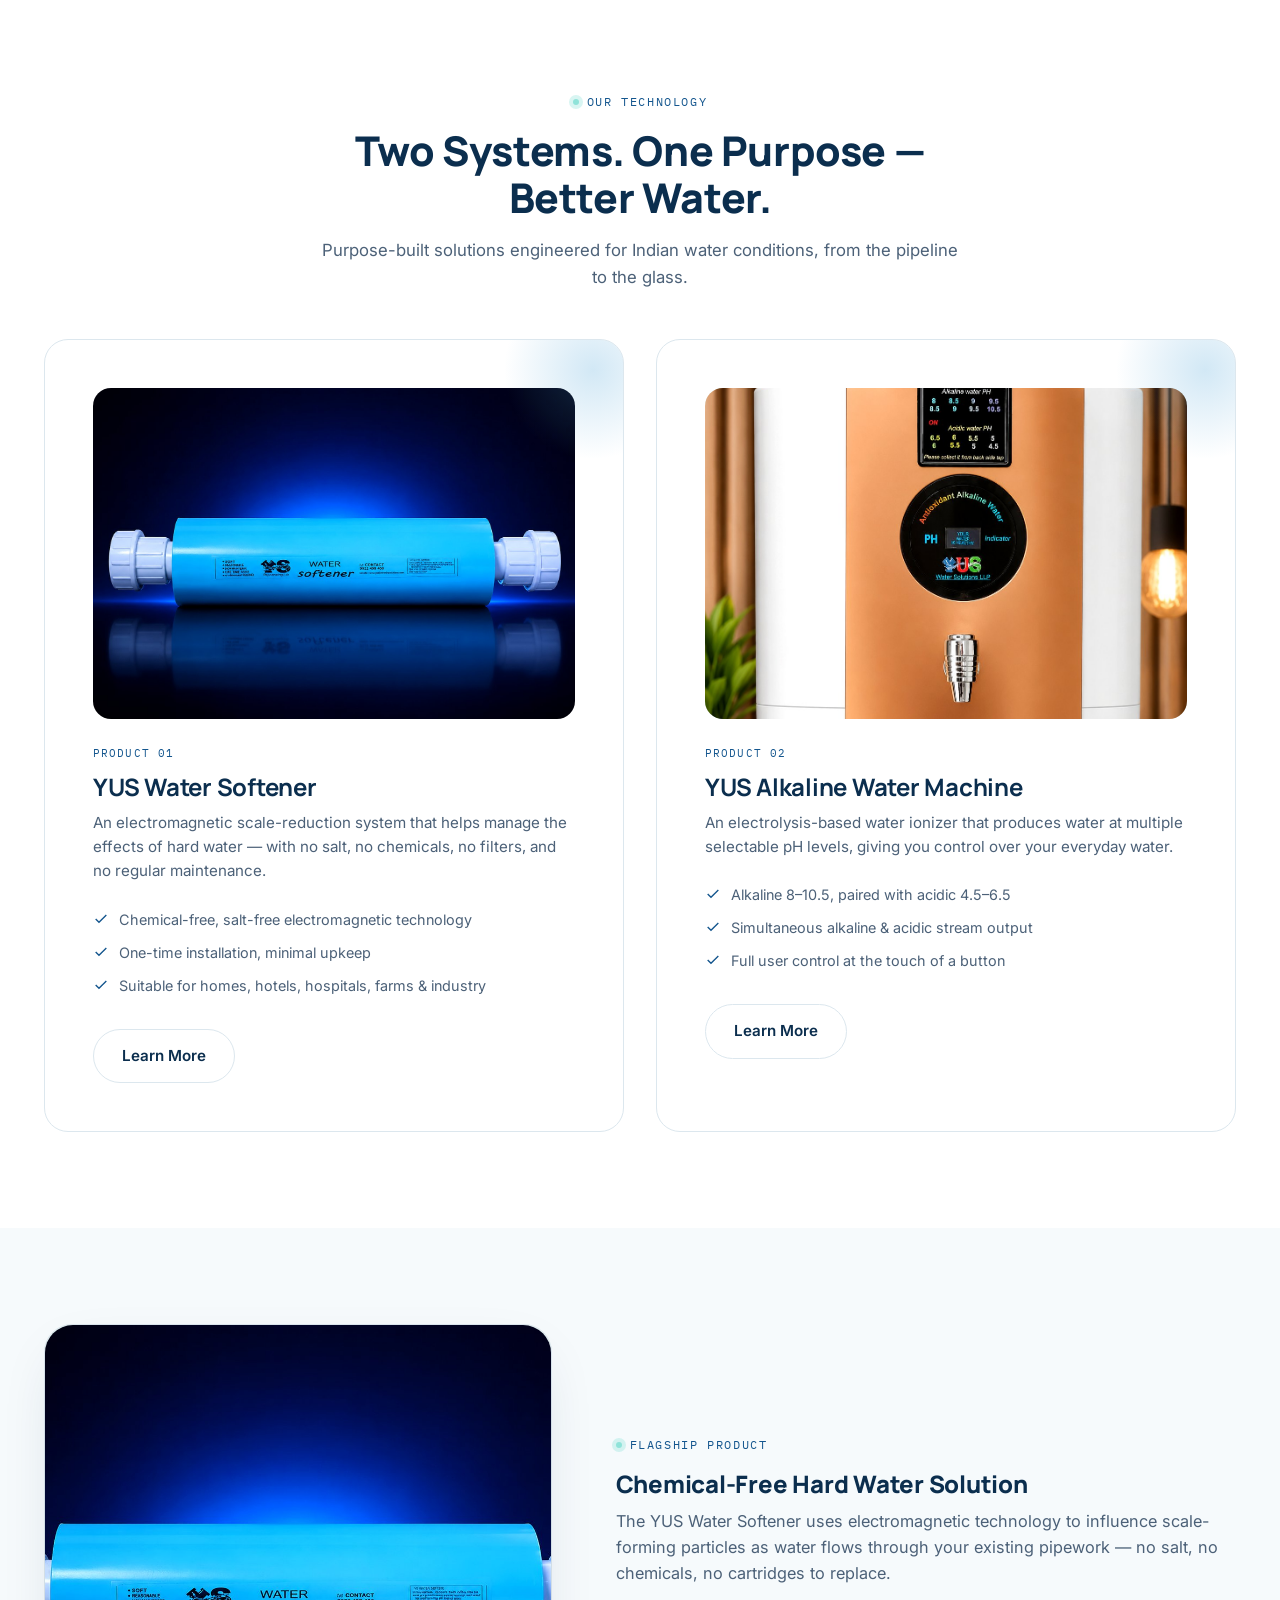
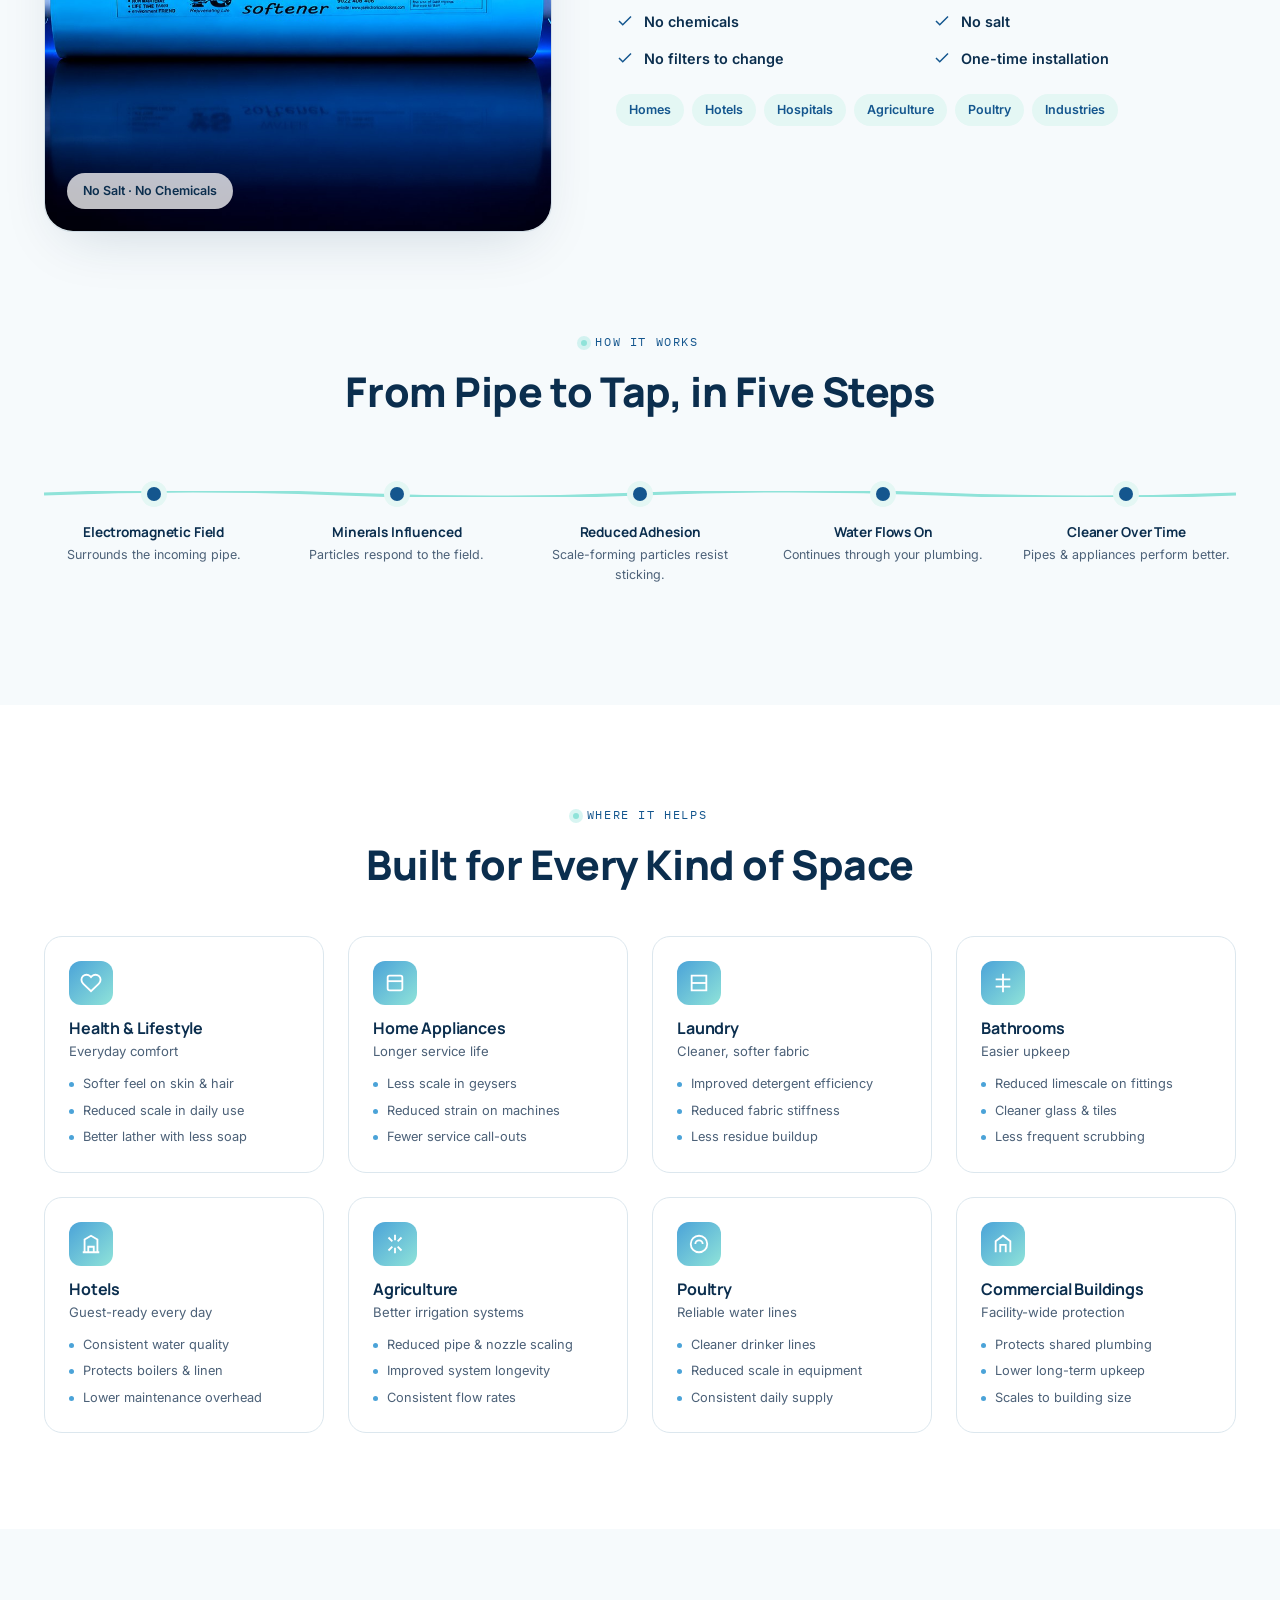
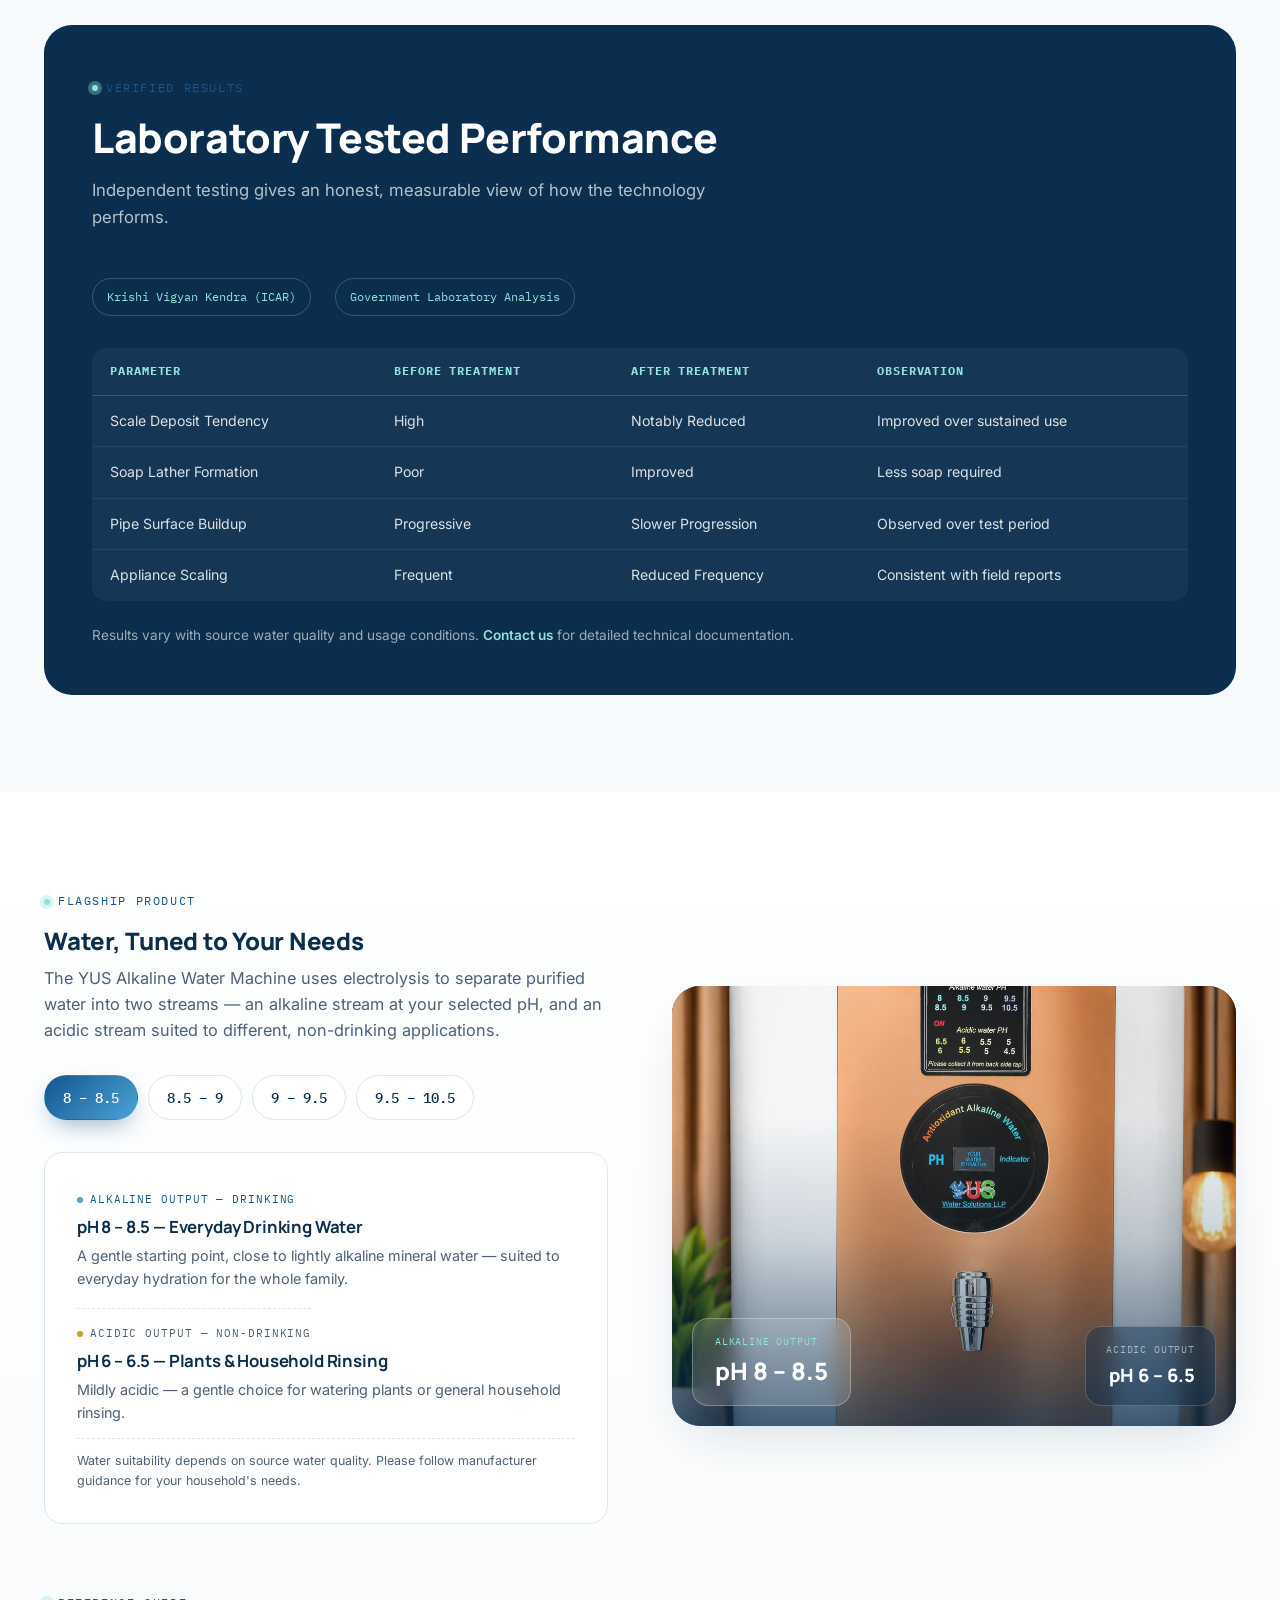
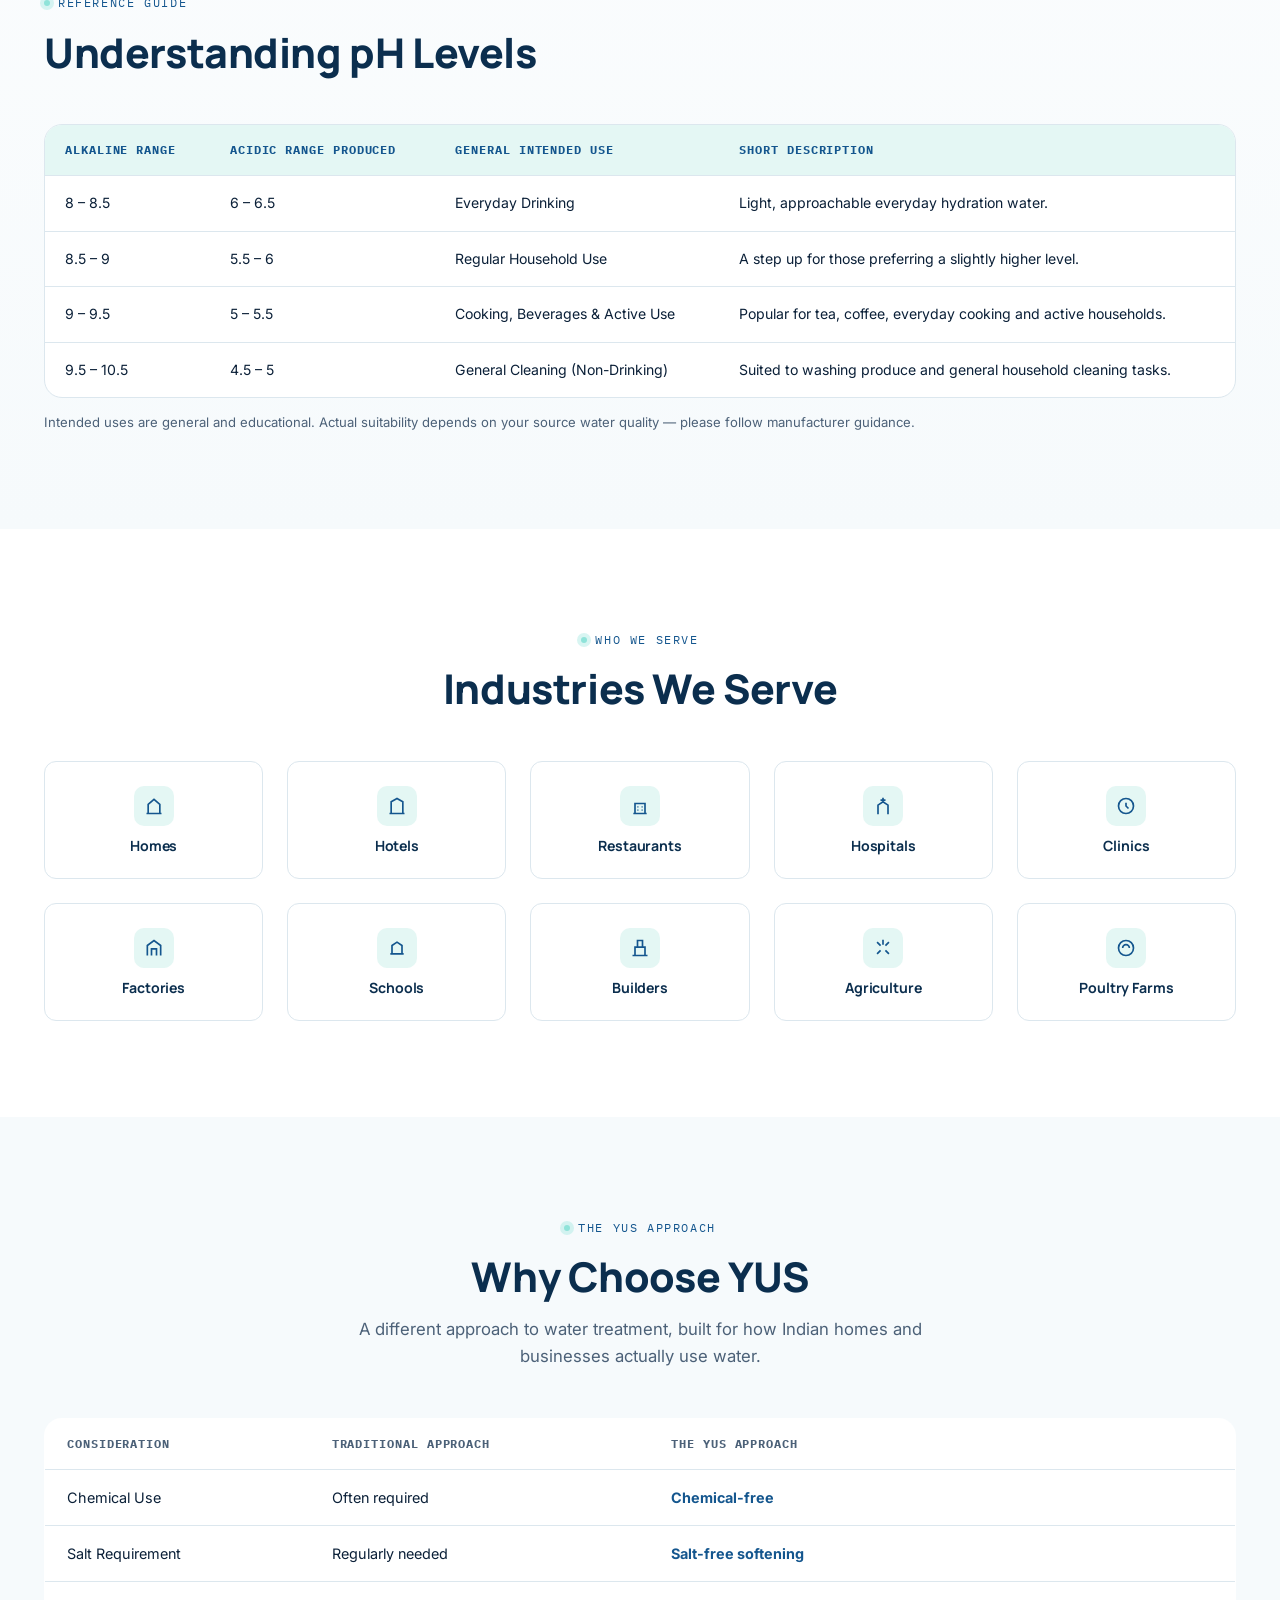
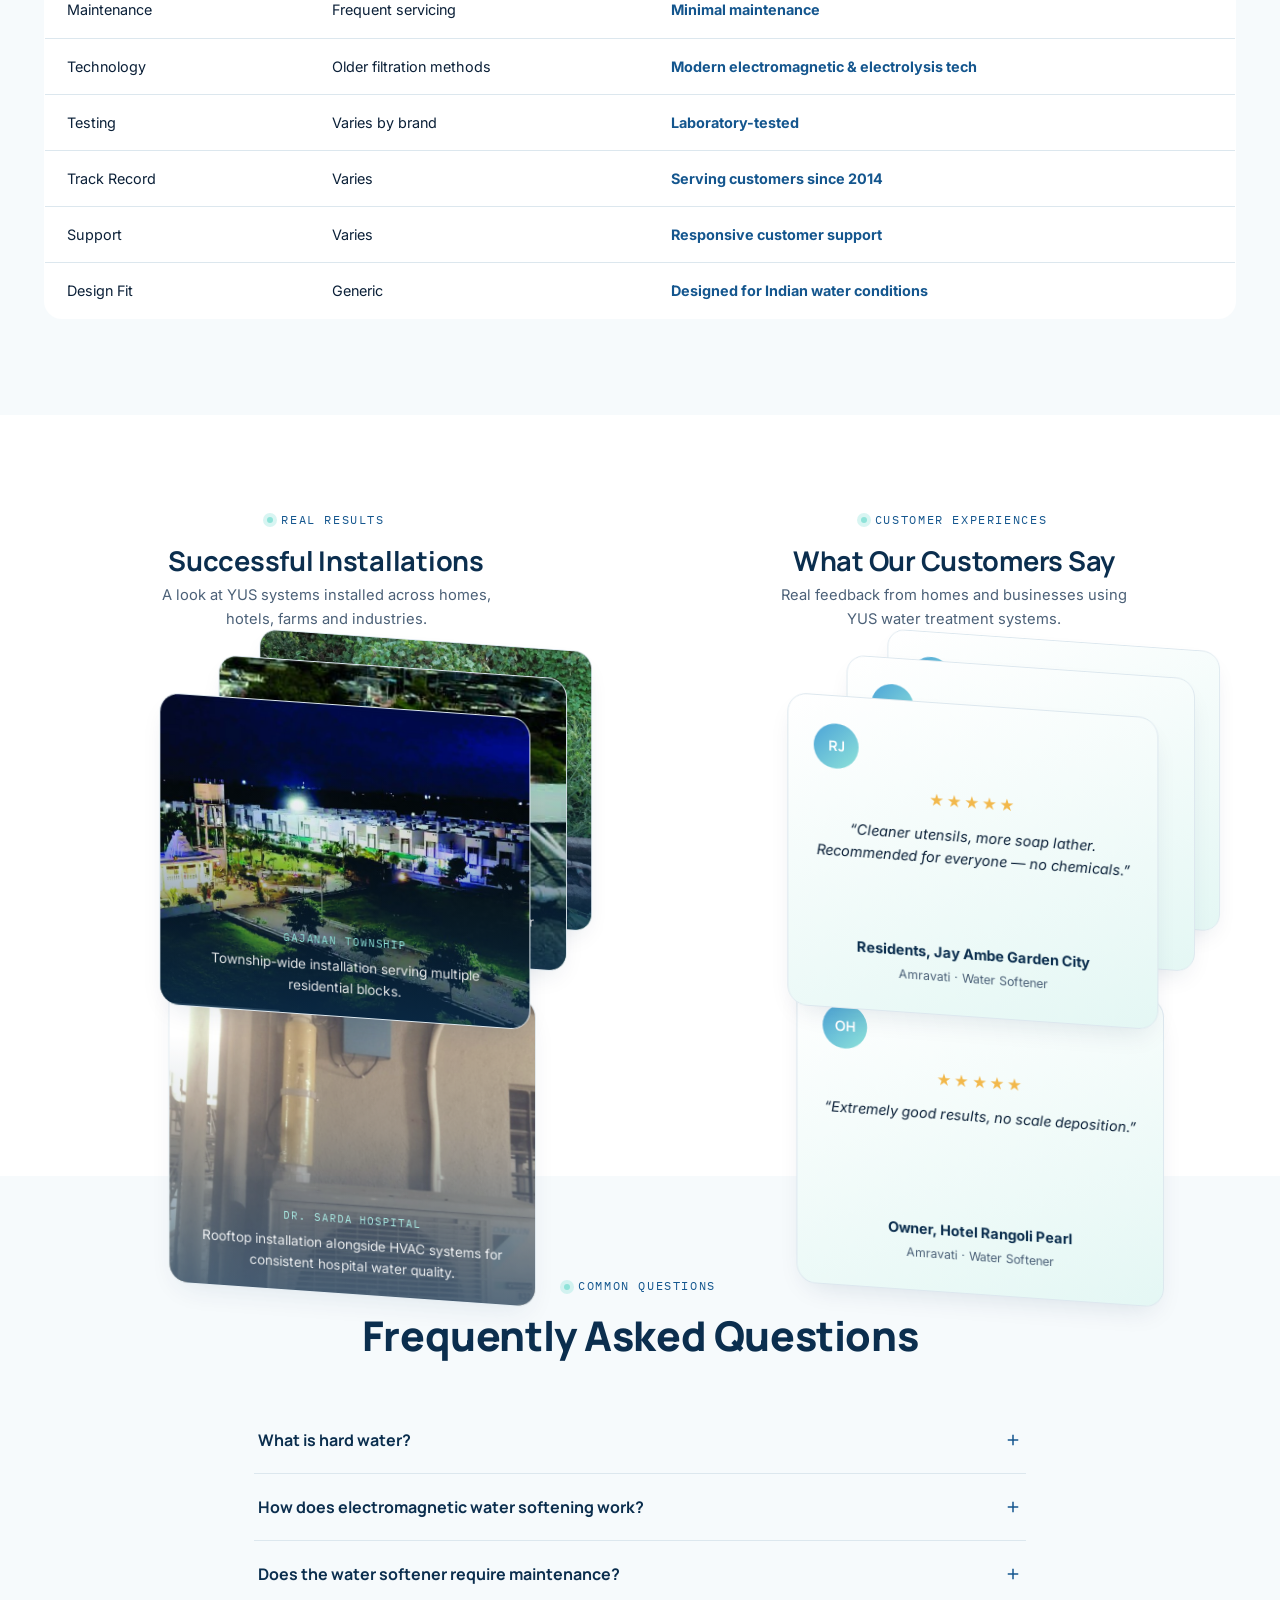
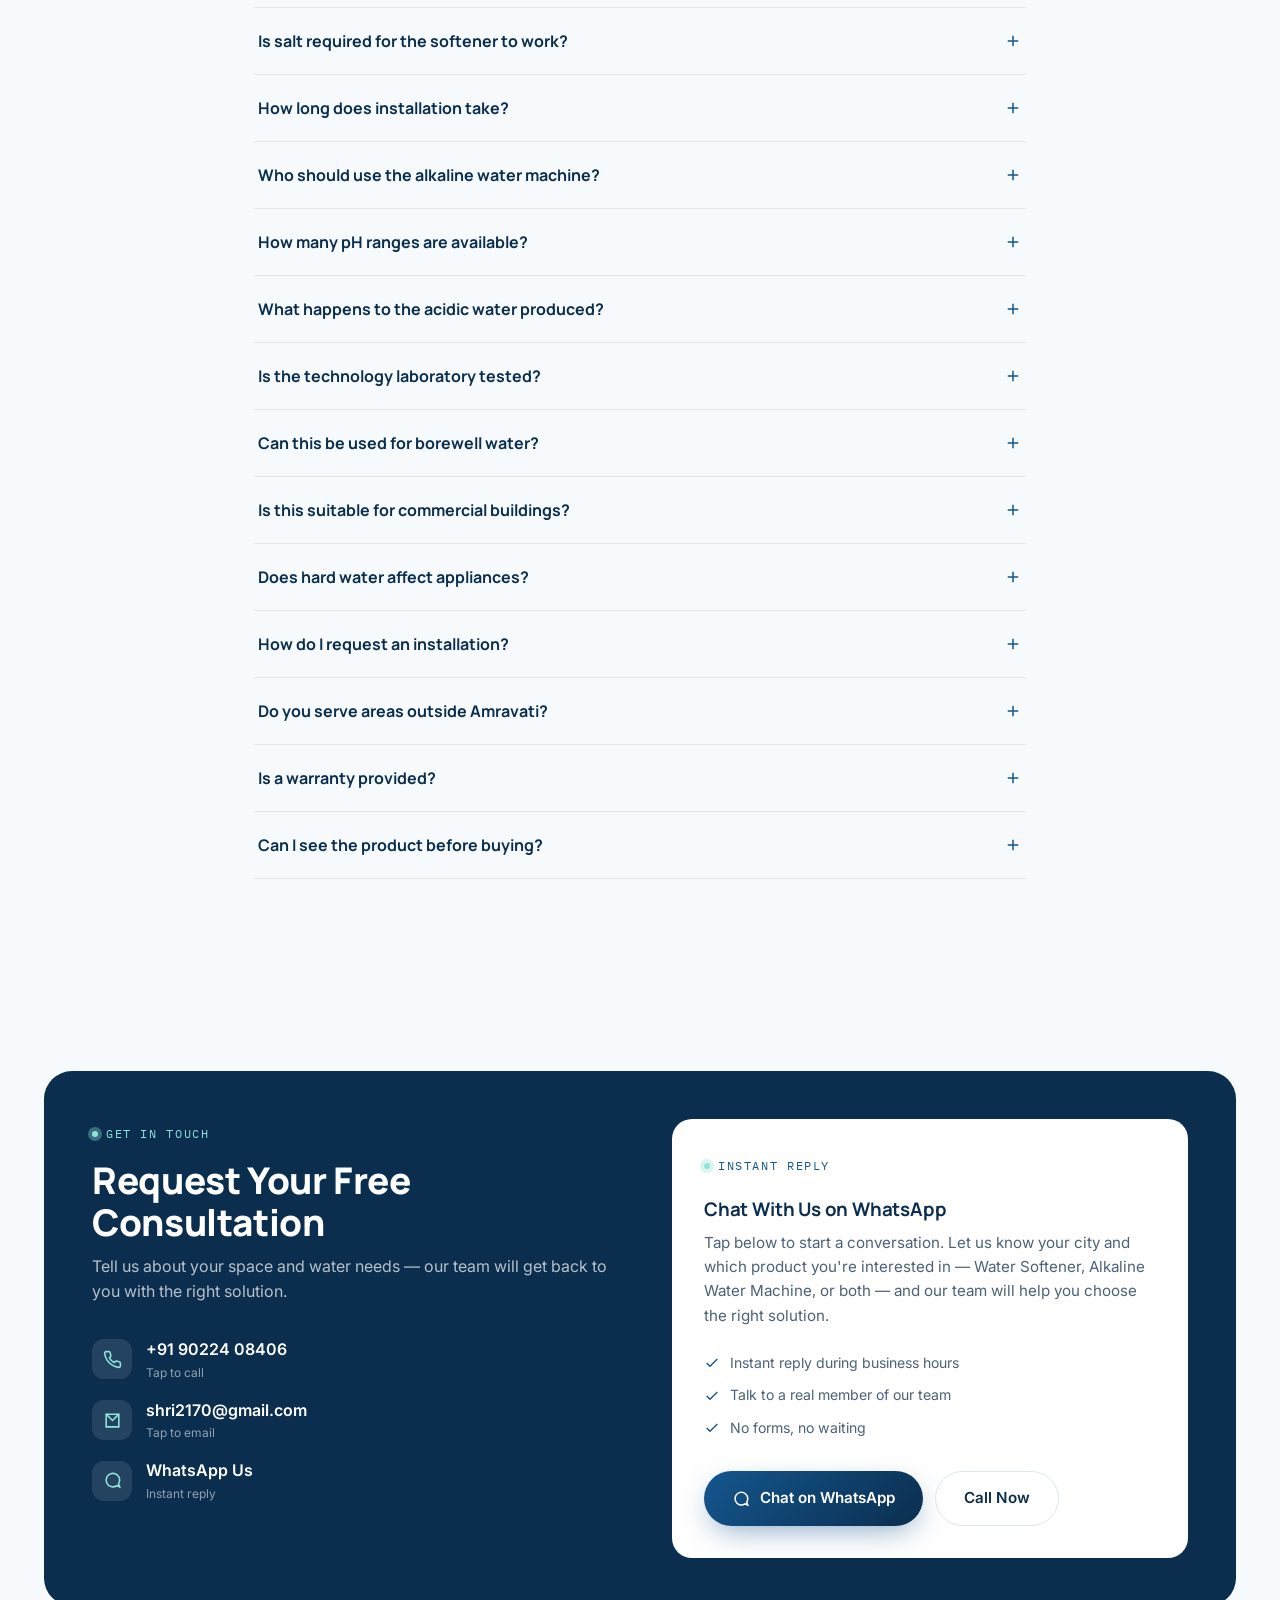
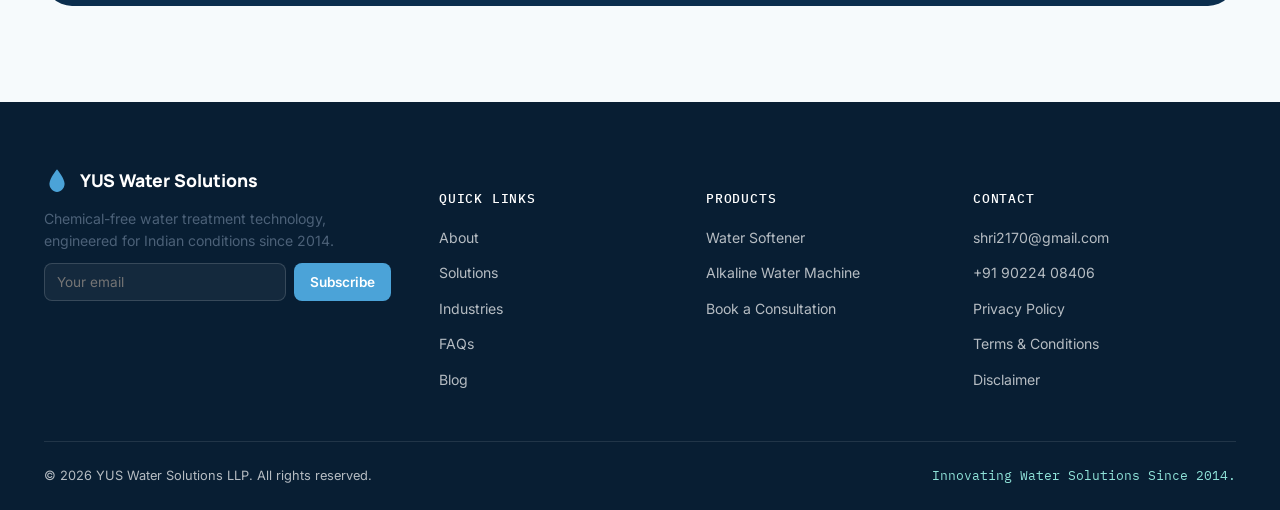
==== commit dfc70dc9: "Some fixes" ====
--- a/index.html
+++ b/index.html
@@ -540,23 +540,6 @@
 </section>
 
 <!-- ============================================================
-     VIDEO
-============================================================= -->
-<section class="section" style="background:#fff;">
-  <div class="container">
-    <div class="section-head center reveal">
-      <span class="eyebrow" style="justify-content:center;">Watch & Learn</span>
-      <h2>See YUS Technology in Action</h2>
-    </div>
-    <div class="video-frame reveal">
-      <button class="play-btn" aria-label="Play demonstration video">
-        <svg viewBox="0 0 24 24" fill="currentColor"><path d="M8 5v14l11-7z"/></svg>
-      </button>
-    </div>
-  </div>
-</section>
-
-<!-- ============================================================
      FAQ
 ============================================================= -->
 <section class="section" id="faq">
@@ -617,7 +600,6 @@
             <a class="c-link" href="mailto:shri2170@gmail.com"><div class="ic"><svg viewBox="0 0 24 24" fill="none" stroke="currentColor" stroke-width="2"><path d="M4 4h16v16H4z"/><path d="M4 4l8 8 8-8"/></svg></div><div>shri2170@gmail.com<span class="sub">Tap to email</span></div></a>
             <a class="c-link" href="https://wa.me/919022408406?text=Hello%2C%20I%20would%20like%20to%20know%20more%20about%20YUS%20Water%20Solutions.%20Please%20contact%20me." target="_blank" rel="noopener"><div class="ic"><svg viewBox="0 0 24 24" fill="none" stroke="currentColor" stroke-width="2"><path d="M21 11.5a8.5 8.5 0 10-3.8 7.1L21 20l-1.4-3.7A8.5 8.5 0 0021 11.5z"/></svg></div><div>WhatsApp Us<span class="sub">Instant reply</span></div></a>
           </div>
-          <div class="map-ph">Google Maps placeholder — business location to be added here</div>
         </div>
 
         <div class="form-card whatsapp-card">
--- a/styles.css
+++ b/styles.css
@@ -360,6 +360,15 @@
 @keyframes pulseGlow{0%,100%{box-shadow:0 0 40px 8px rgba(255,255,255,.4);}50%{box-shadow:0 0 70px 18px rgba(255,255,255,.7);}}
 
 @media (max-width:900px){.alk-grid{grid-template-columns:1fr;}.machine-visual{height:320px;margin-top:var(--sp-2);}}
+@media (max-width:480px){
+  .machine-visual{height:280px;}
+  .ph-readout{left:12px;top:12px;bottom:auto;padding:10px 14px;max-width:58%;}
+  .ph-readout-acid{right:12px;bottom:12px;padding:10px 14px;max-width:58%;}
+  .ph-readout-value{font-size:1.15rem;}
+  .ph-readout-acid .ph-readout-value{font-size:1rem;}
+  .ph-selector{gap:8px;}
+  .ph-btn{padding:10px 14px;font-size:0.82rem;}
+}
 
 /* pH table */
 .ph-table-wrap{overflow-x:auto;border-radius:18px;border:1px solid var(--line);background:#fff;}
@@ -392,45 +401,6 @@
 .why-table td.yes{color:var(--royal);font-weight:700;}
 .why-table tr:last-child td{border-bottom:none;}
 .why-table td svg{width:16px;height:16px;color:var(--royal);}
-
-/* =========================================================
-   TESTIMONIALS
-========================================================= */
-.test-grid{display:grid;grid-template-columns:repeat(3,1fr);gap:var(--sp-2);}
-.test-card{background:#fff;border:1px solid var(--line);border-radius:var(--radius);padding:var(--sp-3);}
-.stars{display:flex;gap:3px;color:#F2B84B;margin-bottom:12px;}
-.stars svg{width:15px;height:15px;}
-.test-card p.quote{font-size:0.92rem;color:var(--ink);font-style:italic;}
-.test-foot{display:flex;align-items:center;gap:10px;margin-top:var(--sp-2);}
-.avatar{width:38px;height:38px;border-radius:50%;background:linear-gradient(135deg,var(--sky),var(--aqua));}
-.test-foot strong{display:block;font-size:0.85rem;}
-.test-foot span{font-size:0.75rem;color:var(--ink-soft);}
-.placeholder-tag{font-size:0.65rem;font-family:var(--font-mono);color:var(--ink-soft);opacity:.6;margin-top:10px;display:block;}
-@media (max-width:900px){.test-grid{grid-template-columns:1fr;}}
-
-/* =========================================================
-   GALLERY
-========================================================= */
-.gallery-filters{display:flex;gap:10px;flex-wrap:wrap;margin-bottom:var(--sp-3);}
-.gf-btn{padding:9px 18px;border-radius:100px;border:1px solid var(--line);font-size:0.82rem;font-weight:600;color:var(--ink-soft);background:#fff;transition:all .25s;}
-.gf-btn.active{background:var(--navy);color:#fff;border-color:var(--navy);}
-.gallery-grid{display:grid;grid-template-columns:repeat(4,1fr);gap:14px;}
-.g-item{
-  aspect-ratio:1/1;border-radius:16px;background:linear-gradient(150deg,var(--aqua-soft),#e7f1f6);
-  display:flex;align-items:flex-end;padding:14px;position:relative;overflow:hidden;transition:opacity .3s, transform .35s;
-}
-.g-item.hide{display:none;}
-.g-item span{font-size:0.75rem;font-weight:600;color:var(--navy);background:rgba(255,255,255,.8);padding:5px 10px;border-radius:8px;}
-.g-item:hover{transform:scale(1.02);}
-@media (max-width:900px){.gallery-grid{grid-template-columns:repeat(2,1fr);}}
-
-/* =========================================================
-   VIDEO
-========================================================= */
-.video-frame{position:relative;aspect-ratio:16/7;border-radius:24px;background:linear-gradient(150deg,var(--navy),var(--royal));display:flex;align-items:center;justify-content:center;overflow:hidden;}
-.play-btn{width:76px;height:76px;border-radius:50%;background:rgba(255,255,255,.15);backdrop-filter:blur(6px);display:flex;align-items:center;justify-content:center;border:1px solid rgba(255,255,255,.4);transition:transform .3s;}
-.play-btn:hover{transform:scale(1.08);}
-.play-btn svg{width:26px;height:26px;color:#fff;}
 
 /* =========================================================
    FAQ
@@ -454,7 +424,6 @@
 .c-link .ic{width:40px;height:40px;border-radius:12px;background:rgba(255,255,255,.1);display:flex;align-items:center;justify-content:center;}
 .c-link .ic svg{width:19px;height:19px;color:var(--aqua);}
 .c-link span.sub{display:block;font-size:0.75rem;font-weight:400;color:rgba(255,255,255,.55);}
-.map-ph{margin-top:var(--sp-3);height:160px;border-radius:16px;background:rgba(255,255,255,.08);display:flex;align-items:center;justify-content:center;font-size:0.8rem;color:rgba(255,255,255,.5);border:1px dashed rgba(255,255,255,.25);}
 
 .form-card{background:#fff;border-radius:20px;padding:var(--sp-3);color:var(--ink);}
 .form-row{display:grid;grid-template-columns:1fr 1fr;gap:14px;margin-bottom:14px;}
--- a/showcase.css
+++ b/showcase.css
@@ -0,0 +1,78 @@
+/* =========================================================
+   SHOWCASE — Installations & Reviews (Card Swap)
+   Uses the site's existing CSS variables (colors, spacing,
+   shadows, easing) so it matches the current theme exactly.
+========================================================= */
+.showcase-grid{
+  display:grid;grid-template-columns:1fr 1fr;gap:var(--sp-5);
+  align-items:start;
+}
+.showcase-col{display:flex;flex-direction:column;align-items:center;text-align:center;}
+.showcase-col h3{font-size:clamp(1.3rem,2.2vw,1.7rem);}
+.showcase-col p.showcase-sub{margin-top:8px;font-size:0.92rem;max-width:360px;}
+
+.cardswap-wrap{
+  position:relative;width:100%;max-width:420px;margin-top:var(--sp-4);
+  height:400px;display:flex;align-items:center;justify-content:center;
+}
+.cardswap-stage{
+  position:relative;width:100%;max-width:380px;height:320px;
+  perspective:1200px;
+}
+.cardswap-stage > .cs-card{
+  position:absolute;top:50%;left:50%;
+  border-radius:20px;overflow:hidden;
+  box-shadow:var(--shadow-card);
+  background:#fff;border:1px solid var(--line);
+  will-change:transform;backface-visibility:hidden;
+  transform-style:preserve-3d;cursor:pointer;
+  transition:box-shadow .35s var(--ease);
+}
+.cardswap-stage > .cs-card:hover{box-shadow:0 30px 70px -18px rgba(11,46,78,.4);}
+
+/* Installation cards */
+.cs-card.installation-card{display:flex;flex-direction:column;}
+.cs-card .cs-photo{position:relative;flex:1;overflow:hidden;}
+.cs-card .cs-photo img{width:100%;height:100%;object-fit:cover;display:block;transition:transform .6s var(--ease);}
+.cs-card.installation-card:hover .cs-photo img{transform:scale(1.06);}
+.cs-card .cs-photo::after{
+  content:"";position:absolute;inset:0;
+  background:linear-gradient(to top, rgba(11,46,78,.82) 0%, rgba(11,46,78,.15) 55%, transparent 80%);
+}
+.cs-card .cs-info{position:absolute;left:0;right:0;bottom:0;padding:18px 20px;color:#fff;z-index:2;}
+.cs-card .cs-city{
+  display:block;font-family:var(--font-mono);font-size:0.7rem;text-transform:uppercase;
+  letter-spacing:.08em;color:var(--aqua);
+}
+.cs-card .cs-desc{margin-top:5px;font-size:0.86rem;color:rgba(255,255,255,.88);}
+
+/* Review cards */
+.cs-card.review-card{
+  padding:28px 26px;display:flex;flex-direction:column;justify-content:center;
+  background:linear-gradient(160deg,#fff,var(--aqua-soft));
+}
+.review-card .cs-avatar{
+  width:46px;height:46px;border-radius:50%;flex-shrink:0;
+  background:linear-gradient(135deg,var(--sky),var(--aqua));
+  display:flex;align-items:center;justify-content:center;
+  color:#fff;font-weight:700;font-family:var(--font-display);font-size:0.9rem;
+  margin-bottom:14px;
+}
+.review-card .cs-avatar-img{width:46px;height:46px;border-radius:50%;object-fit:cover;margin-bottom:14px;}
+.review-card .cs-stars{color:#F2B84B;font-size:0.95rem;letter-spacing:2px;margin-bottom:12px;}
+.review-card .cs-quote{font-size:0.92rem;font-style:italic;color:var(--ink);line-height:1.55;flex:1;}
+.review-card .cs-name{margin-top:16px;font-weight:700;color:var(--navy);font-size:0.92rem;}
+.review-card .cs-meta{font-size:0.78rem;color:var(--ink-soft);margin-top:2px;}
+
+@media (max-width:900px){
+  .showcase-grid{grid-template-columns:1fr;gap:var(--sp-5);}
+  .cardswap-wrap{height:360px;}
+  .cardswap-stage{height:290px;}
+}
+@media (max-width:480px){
+  .cardswap-wrap{height:300px;margin-top:var(--sp-3);}
+  .cardswap-stage{height:250px;max-width:280px;}
+  .showcase-col p.showcase-sub{font-size:0.85rem;}
+  .cs-card.review-card{padding:20px 18px;}
+  .cs-card .cs-info{padding:14px 16px;}
+}
